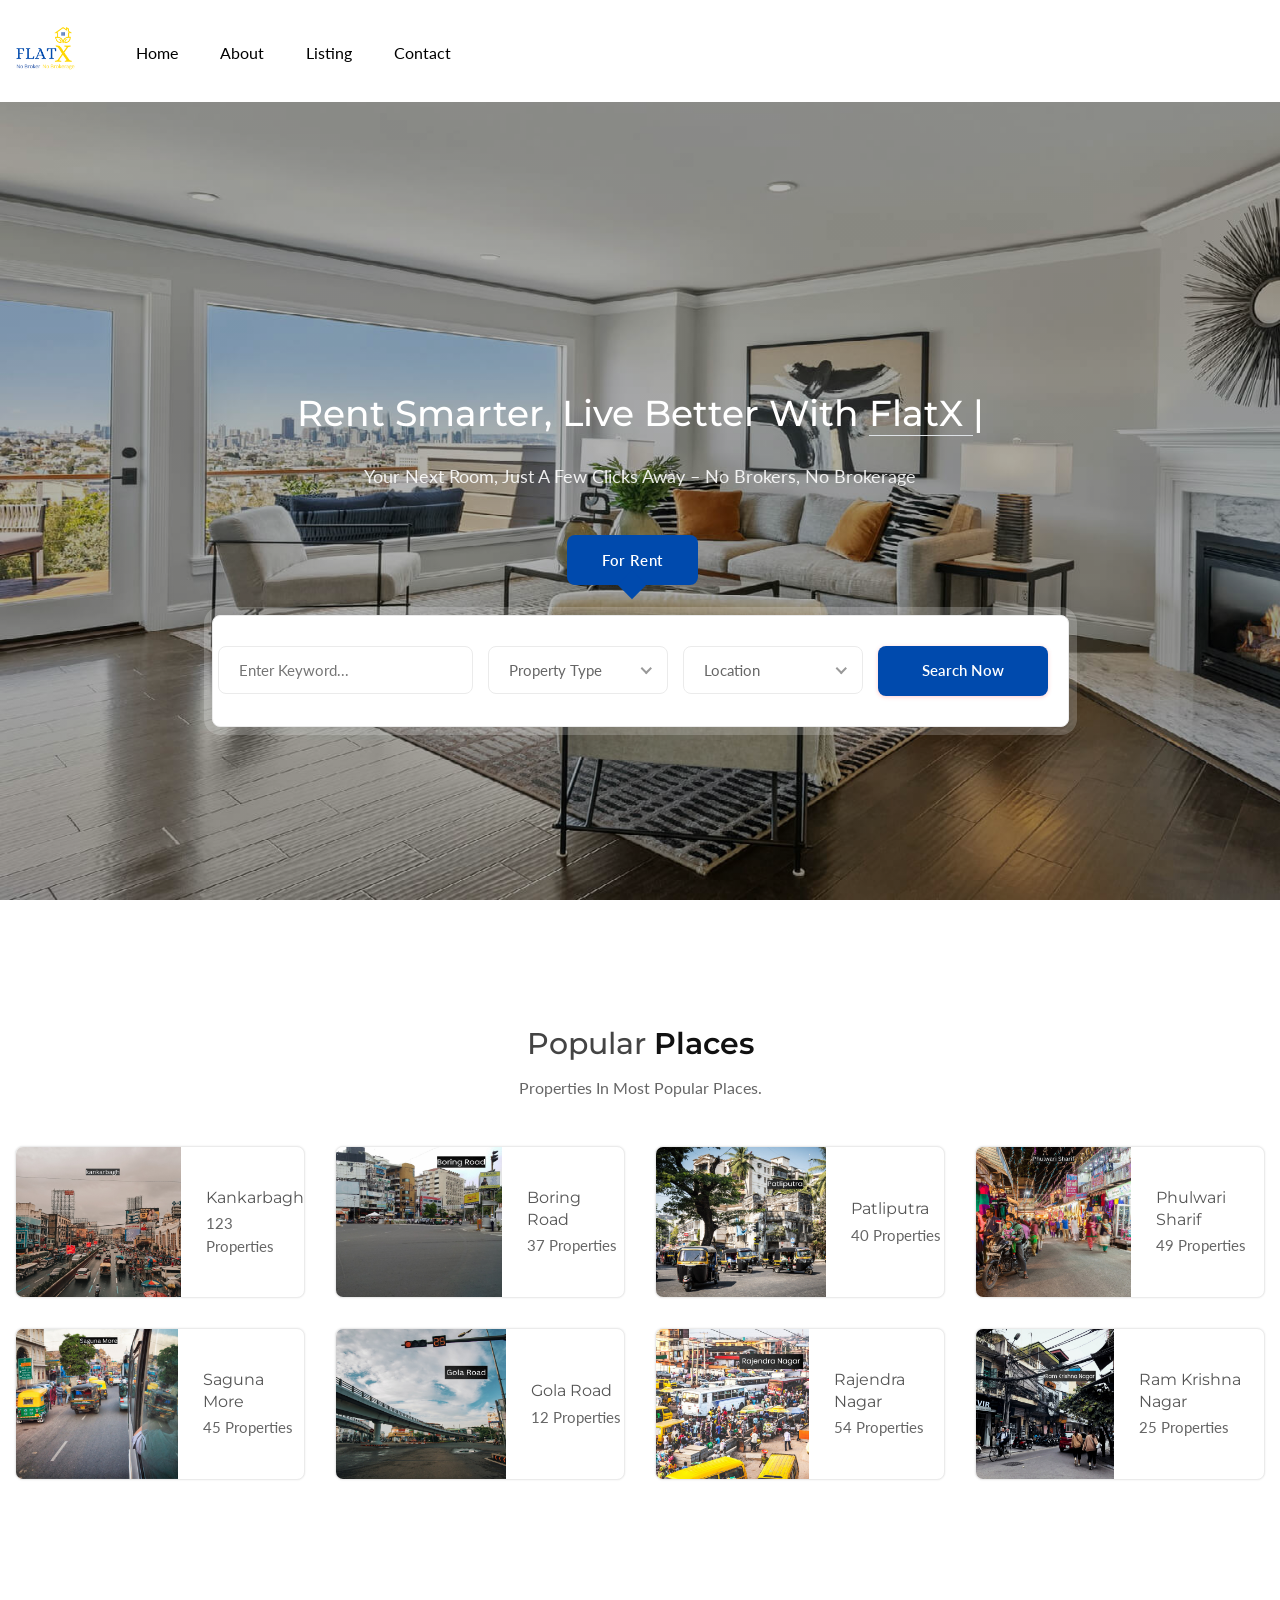
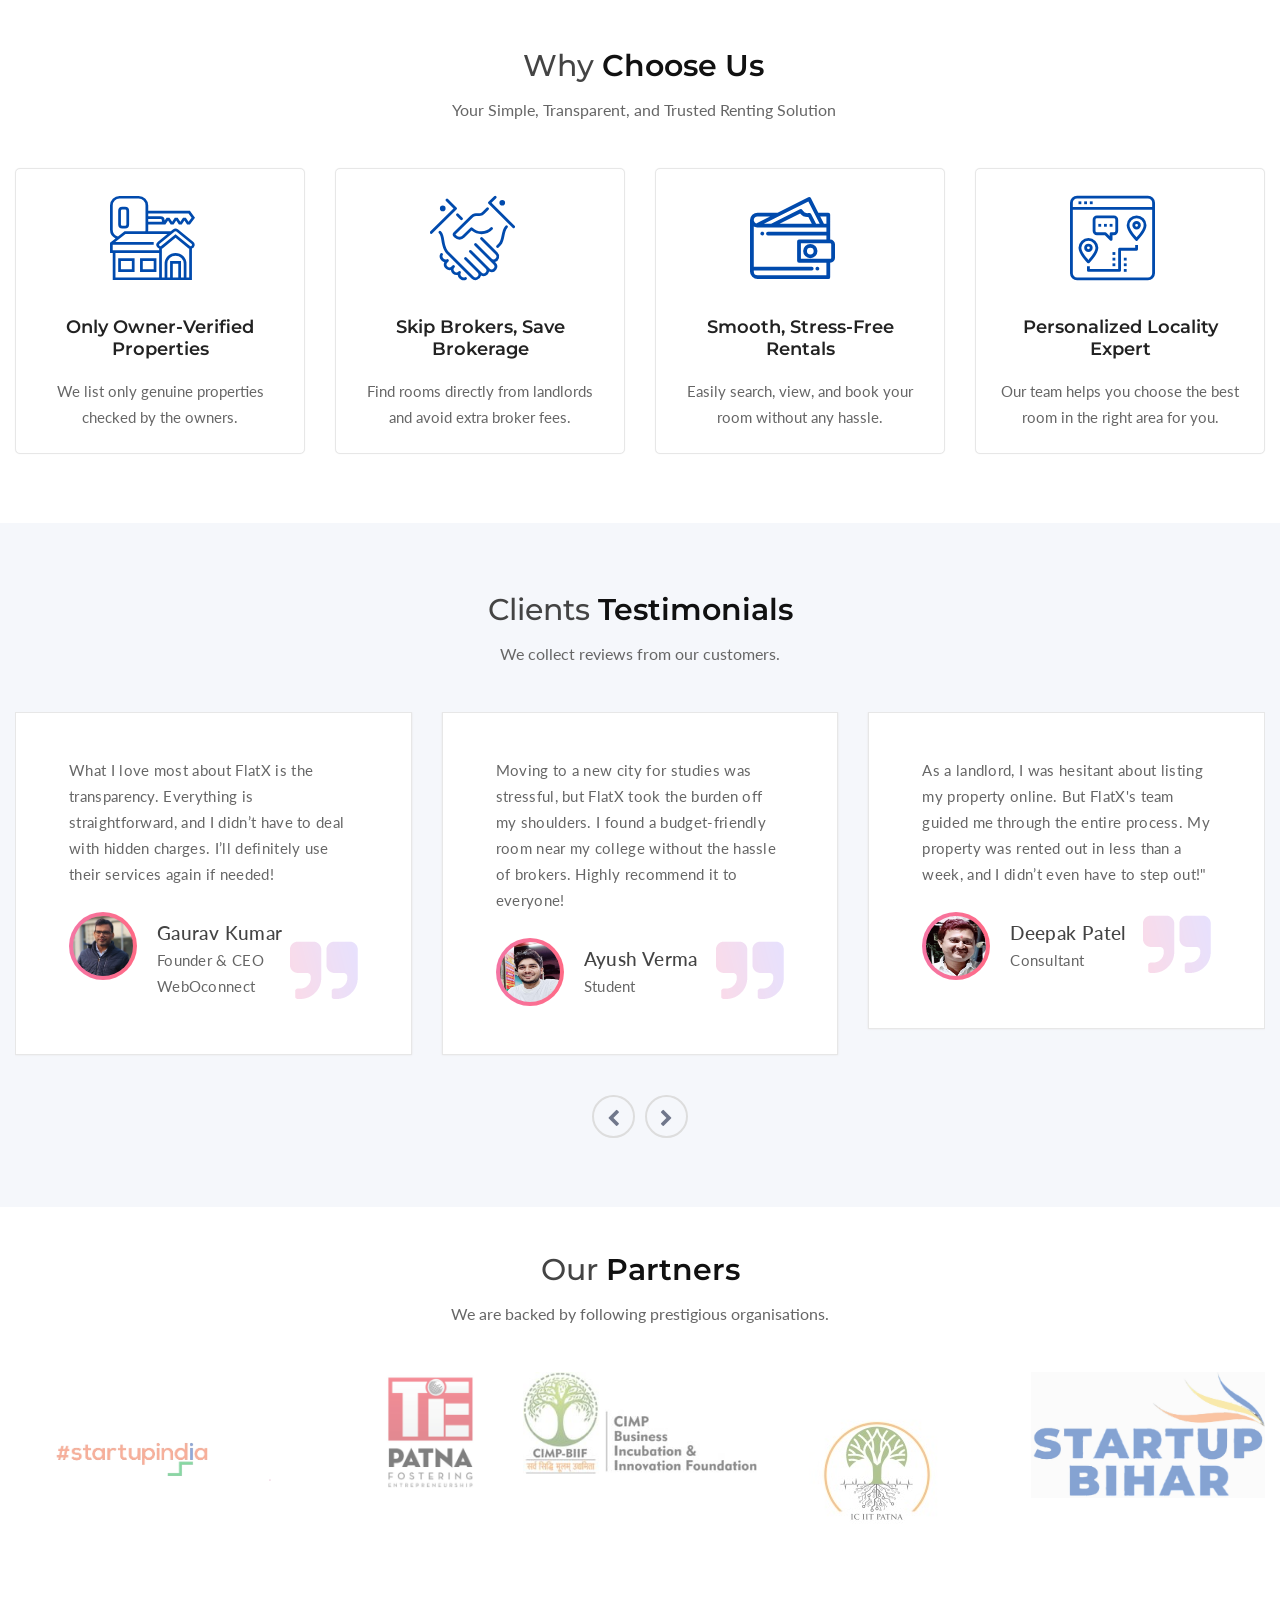
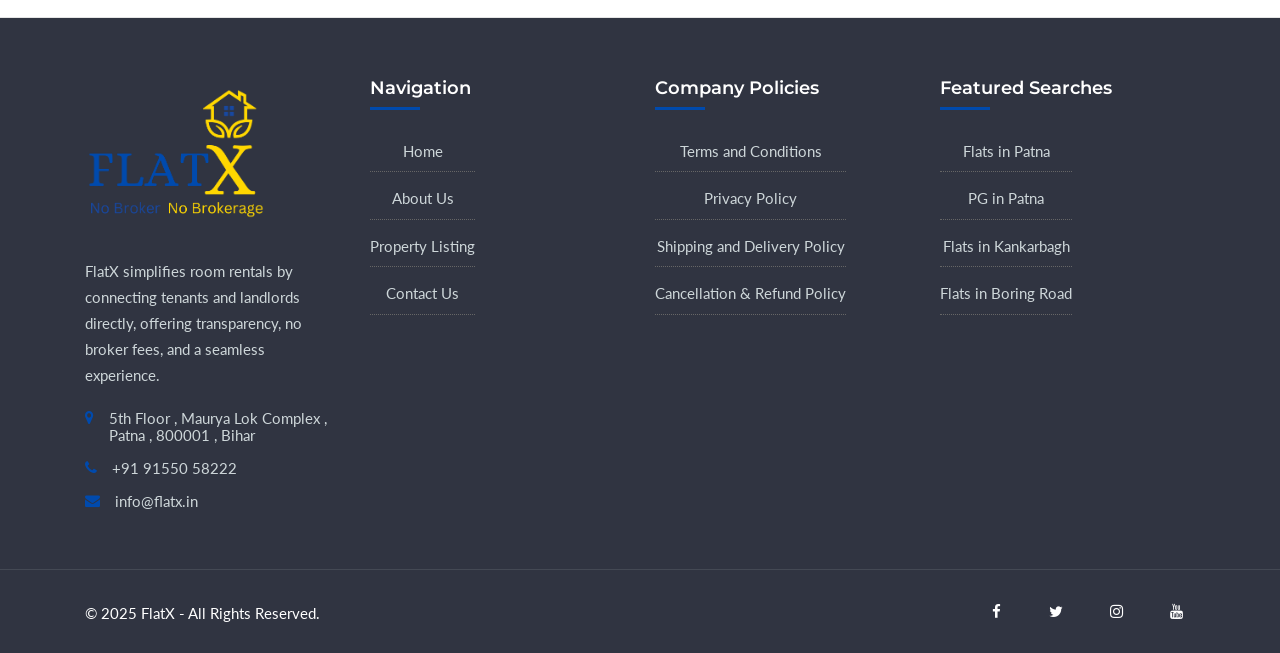
==== index.html @ 0e05e327 "Updated location" ====
<!DOCTYPE html>
<html lang="zxx">

<head>
    <meta charset="UTF-8">
    <meta name="viewport" content="width=device-width, initial-scale=1, shrink-to-fit=no">
    <meta http-equiv="x-ua-compatible" content="ie=edge">
    <meta name="description" content="html 5 template">
    <meta name="author" content="">
    <title>FlatX | Home</title>
    <!-- FAVICON -->
    <link rel="shortcut icon" type="image/x-icon" href="images/flatx-images/favicon.ico">
    <link rel="stylesheet" href="css/jquery-ui.css">
    <!-- GOOGLE FONTS -->
    <link href="https://fonts.googleapis.com/css?family=Lato:300,300i,400,400i%7CMontserrat:600,800" rel="stylesheet">
    <!-- FONT AWESOME -->
    <link rel="stylesheet" href="font/flaticon.css">
    <link rel="stylesheet" href="css/fontawesome-all.min.css">
    <link rel="stylesheet" href="css/fontawesome-5-all.min.css">
    <link rel="stylesheet" href="css/font-awesome.min.css">
    <!-- ARCHIVES CSS -->
    <link rel="stylesheet" href="css/search.css">
    <link rel="stylesheet" href="css/animate.css">
    <link rel="stylesheet" href="css/aos.css">
    <link rel="stylesheet" href="css/aos2.css">
    <link rel="stylesheet" href="css/magnific-popup.css">
    <link rel="stylesheet" href="css/lightcase.css">
    <link rel="stylesheet" href="css/owl.carousel.min.css">
    <link rel="stylesheet" href="css/bootstrap.min.css">
    <link rel="stylesheet" href="css/menu.css">
    <link rel="stylesheet" href="css/slick.css">
    <link rel="stylesheet" href="css/styles.css">
    <link rel="stylesheet" href="css/maps.css">
    <link rel="stylesheet" id="color" href="css/colors/pink.css">
</head>

<body class="homepage-9 hp-6 homepage-1 mh">
    <!-- Wrapper -->
    <div id="wrapper">
        <!-- START SECTION HEADINGS -->
        <!-- Header Container
        ================================================== -->
        <header id="header-container">
            <!-- Header -->
            <div id="header">
                <div class="container container-header">
                    <!-- Left Side Content -->
                    <div class="left-side">
                        <!-- Logo -->
                        <div id="logo">
                            <a href="/"><img src="images/flatx-images/flatx-new.png" alt="flatX" />
                            </a>
                        </div>
                        <!-- Mobile Navigation -->
                        <div class="mmenu-trigger">
                            <button class="hamburger hamburger--collapse" type="button">
                                <span class="hamburger-box">
                                    <span class="hamburger-inner"></span>
                                </span>
                            </button>
                        </div>
                        <!-- Main Navigation -->
                        <nav id="navigation" class="style-1">
                            <ul id="responsive">
                                <li>
                                    <a href="/">Home</a>
                                    <!-- <ul>
                          <li>
                            <a href="#">Home Map</a>
                            <ul>
                              <li><a href="index-9">Home Map Style 1</a></li>
                              <li><a href="index-12">Home Map Style 2</a></li>
                            </ul>
                          </li>
                          <li>
                            <a href="#">Home Image</a>
                            <ul>
                              <li><a href="index">Modern Home</a></li>
                              <li><a href="index-2">Home Boxed Image</a></li>
                              <li><a href="index-3">Home Modern Image</a></li>
                              <li>
                                <a href="index-5">Home Minimalist Style</a>
                              </li>
                              <li>
                                <a href="index-6">Home Parallax Image</a>
                              </li>
                              <li><a href="index-8">Home Search Form</a></li>
                              <li><a href="index-10">Modern Full Image</a></li>
                              <li><a href="index-15">Home Typed Image</a></li>
                              <li>
                                <a href="index-17">Modern Parallax Image</a>
                              </li>
                              <li>
                                <a href="index-18">Image Filter Search</a>
                              </li>
                              <li>
                                <a href="index-21">Parallax Image video</a>
                              </li>
                              <li><a href="index-23">Home Image</a></li>
                              <li><a href="index-24">Image and video</a></li>
                            </ul>
                          </li>
                          <li>
                            <a href="#">Home Video</a>
                            <ul>
                              <li><a href="index-4">Home Video Image</a></li>
                              <li><a href="index-7">Home Video</a></li>
                              <li><a href="index-20">Home Modern Video</a></li>
                            </ul>
                          </li>
                          <li>
                            <a href="#">Home Slider</a>
                            <ul>
                              <li>
                                <a href="index-11">Slider Presentation 2</a>
                              </li>
                              <li>
                                <a href="index-16">Slider Presentation 3</a>
                              </li>
                              <li>
                                <a href="index-19">Home Modern Slider</a>
                              </li>
                              <li><a href="index-22">Home Image Slider</a></li>
                            </ul>
                          </li>
                          <li>
                            <a href="#">Home Styles</a>
                            <ul>
                              <li><a href="index-13">Home Style Dark</a></li>
                              <li><a href="index-14">Home Style White</a></li>
                            </ul>
                          </li>
                        </ul> -->
                                </li>
                                <li>
                                    <!-- <a href="/properties">Listing</a> -->
                                    <a href="/about">About</a>

                                    <!-- <ul>
                          <li>
                            <a href="#">Listing Grid</a>
                            <ul>
                              <li>
                                <a href="properties-grid-1">Grid View 1</a>
                              </li>
                              <li>
                                <a href="properties-grid-2">Grid View 2</a>
                              </li>
                              <li>
                                <a href="properties-grid-3">Grid View 3</a>
                              </li>
                              <li>
                                <a href="properties-grid-4">Grid View 4</a>
                              </li>
                              <li>
                                <a href="#">Grid Fullwidth 1</a>
                              </li>
                              <li>
                                <a href="properties-full-grid-2">Grid Fullwidth 2</a>
                              </li>
                              <li>
                                <a href="properties-full-grid-3">Grid Fullwidth 3</a>
                              </li>
                            </ul>
                          </li>
                          <li>
                            <a href="#">Listing List</a>
                            <ul>
                              <li>
                                <a href="properties-full-list-1">List View 1</a>
                              </li>
                              <li>
                                <a href="properties-list-1">List View 2</a>
                              </li>
                              <li>
                                <a href="properties-full-list-2">List View 3</a>
                              </li>
                              <li>
                                <a href="properties-list-2">List View 4</a>
                              </li>
                            </ul>
                          </li>
                          <li>
                            <a href="#">Listing Map</a>
                            <ul>
                              <li>
                                <a href="properties-half-map-1">Half Map 1</a>
                              </li>
                              <li>
                                <a href="properties-half-map-2">Half Map 2</a>
                              </li>
                              <li>
                                <a href="properties-half-map-3">Half Map 3</a>
                              </li>
                              <li>
                                <a href="properties-top-map-1">Top Map 1</a>
                              </li>
                              <li>
                                <a href="properties-top-map-2">Top Map 2</a>
                              </li>
                              <li>
                                <a href="properties-top-map-3">Top Map 3</a>
                              </li>
                            </ul>
                          </li>
                          <li>
                            <a href="#">Agent View</a>
                            <ul>
                              <li>
                                <a href="agents-listing-grid">Agent View 1</a>
                              </li>
                              <li>
                                <a href="agents-listing-row">Agent View 2</a>
                              </li>
                              <li>
                                <a href="agents-listing-row-2">Agent View 3</a>
                              </li>
                              <li>
                                <a href="agent-details">Agent Details</a>
                              </li>
                            </ul>
                          </li>
                          <li>
                            <a href="#">Agencies View</a>
                            <ul>
                              <li>
                                <a href="agencies-listing-1">Agencies View 1</a>
                              </li>
                              <li>
                                <a href="agencies-listing-2">Agencies View 2</a>
                              </li>
                              <li>
                                <a href="agencies-details">Agencies Details</a>
                              </li>
                            </ul>
                          </li>
                        </ul> -->
                                </li>
                                <li>

                                    <a href="https://platform.flatx.in">Listing</a>

                                </li>

                                <li><a href="/contact-us">Contact</a></li>

                            </ul>
                        </nav>
                        <!-- Main Navigation / End -->
                    </div>
                    <!-- Left Side Content / End -->
                </div>
            </div>
            <!-- Header / End -->
        </header>
        <div class="clearfix"></div>
        <!-- Header Container / End -->

        <!-- STAR HEADER SEARCH -->
        <section id="hero-area" class="parallax-searchs home15 overlay thome-6 thome-1"
            data-stellar-background-ratio="0.5">
            <div class="hero-main">
                <div class="container" data-aos="zoom-in">
                    <div class="row">
                        <div class="col-12">
                            <div class="hero-inner">
                                <!-- Welcome Text -->
                                <div class="welcome-text">
                                    <h1 class="h1">Rent Smarter, Live Better with
                                        <br class="d-md-none">
                                        <span class="typed border-bottom"></span>
                                    </h1>
                                    <p class="mt-4">Your Next Room, Just a Few Clicks Away – No Brokers, No Brokerage
                                    </p>
                                </div>
                                <!--/ End Welcome Text -->
                                <!-- Search Form -->
                                <div class="col-12">
                                    <div class="banner-search-wrap">
                                        <ul class="nav nav-tabs rld-banner-tab">
                                            <li class="nav-item">
                                                <a class="nav-link active" data-toggle="tab" href="#tabs_1">For Rent</a>
                                            </li>
                                            <!-- <li class="nav-item">
                                                <a class="nav-link" data-toggle="tab" href="#tabs_2">For Rent</a>
                                            </li> -->
                                        </ul>
                                        <div class="tab-content">
                                            <div class="tab-pane fade show active" id="tabs_1">
                                                <div class="rld-main-search" style="width: fit-content;margin: auto;">
                                                    <div class="row">
                                                        <div class="rld-single-input">
                                                            <input type="text" placeholder="Enter Keyword...">
                                                        </div>
                                                        <div class="rld-single-select ml-22">
                                                            <select class="select single-select">
                                                                <option value="">Property Type</option>
                                                                <option value="Flat">Flat</option>
                                                                <option value="PG">PG</option>
                                                            </select>
                                                        </div>

                                                        <!--  -->
                                                        <div class="rld-single-select">
                                                            <select class="select single-select mr-8">
                                                                <option value="">Location</option>
                                                                <option value="patna">Patna</option>
                                                                <option value="Kankarbagh">Kankarbagh</option>
                                                                <option value="Boring Road">Boring Road</option>
                                                                <option value="Maurya Lok Complex">Maurya Lok Complex
                                                                </option>
                                                            </select>
                                                        </div>
                                                        <!-- <div class="dropdown-filter"><span>Advanced Search</span></div> -->
                                                        <div class="col-xl-2 col-lg-2 col-md-4 pl-0">
                                                            <a class="btn btn-yellow" href="#">Search Now</a>
                                                        </div>

                                                    </div>
                                                </div>
                                            </div>
                                            <!-- <div class="tab-pane fade" id="tabs_2">
                                                <div class="rld-main-search">
                                                    <div class="row">
                                                        <div class="rld-single-input">
                                                            <input type="text" placeholder="Enter Keyword...">
                                                        </div>
                                                        <div class="rld-single-select ml-22">
                                                            <select class="select single-select">
                                                                <option value="1">Property Type</option>
                                                                <option value="2">Family House</option>
                                                                <option value="3">Apartment</option>
                                                                <option value="3">Condo</option>
                                                            </select>
                                                        </div>
                                                        <div class="rld-single-select">
                                                            <select class="select single-select mr-0">
                                                                <option value="1">Location</option>
                                                                <option value="2">Los Angeles</option>
                                                                <option value="3">Chicago</option>
                                                                <option value="3">Philadelphia</option>
                                                                <option value="3">San Francisco</option>
                                                                <option value="3">Miami</option>
                                                                <option value="3">Houston</option>
                                                            </select>
                                                        </div>
                                                       
                                                    </div>
                                                </div>
                                            </div> -->
                                        </div>
                                    </div>
                                </div>
                                <!--/ End Search Form -->
                            </div>
                        </div>
                    </div>
                </div>
            </div>
        </section>
        <!-- END HEADER SEARCH -->

        <!-- START SECTION POPULAR PLACES -->
        <section class="feature-categories bg-white rec-pro">
            <div class="container-fluid">
                <div class="sec-title">
                    <h2><span>Popular </span>Places</h2>
                    <p>Properties In Most Popular Places.</p>
                </div>
                <div class="row">
                    <!-- Single category -->
                    <div class="col-xl-3 col-lg-6 col-sm-6" data-aos="fade-up" data-aos-delay="150">
                        <div class="small-category-2">
                            <div class="small-category-2-thumb img-1">
                                <a href="https://platform.flatx.in/?query=Kankarbagh"><img
                                        src="images/flatx-images/kankarbagh.jpeg" alt=""></a>
                            </div>
                            <div class="sc-2-detail">
                                <h4 class="sc-jb-title"><a href="https://platform.flatx.in/?query=Kankarbagh">Kankarbagh
                                    </a></h4>
                                <span>123 Properties</span>
                            </div>
                        </div>
                    </div>
                    <!-- Single category -->
                    <div class="col-xl-3 col-lg-6 col-sm-6" data-aos="fade-up" data-aos-delay="250">
                        <div class="small-category-2">
                            <div class="small-category-2-thumb img-2">
                                <a href="https://platform.flatx.in/?query=boring%20road"><img
                                        src="images/flatx-images/boring-rd.jpeg" alt=""></a>
                            </div>
                            <div class="sc-2-detail">
                                <h4 class="sc-jb-title"><a href="https://platform.flatx.in/?query=boring%20road">Boring
                                        Road</a></h4>
                                <span>37 Properties</span>
                            </div>
                        </div>
                    </div>
                    <!-- Single category -->
                    <div class="col-xl-3 col-lg-6 col-sm-6" data-aos="fade-up" data-aos-delay="350">
                        <div class="small-category-2">
                            <div class="small-category-2-thumb img-3">
                                <a href="https://platform.flatx.in/?query=patliputra"><img
                                        src="images/flatx-images/patliputra.jpeg" alt=""></a>
                            </div>
                            <div class="sc-2-detail">
                                <h4 class="sc-jb-title"><a
                                        href="https://platform.flatx.in/?query=patliputra">Patliputra</a></h4>
                                <span>40 Properties</span>
                            </div>
                        </div>
                    </div>
                    <!-- Single category -->
                    <div class="col-xl-3 col-lg-6 col-sm-6" data-aos="fade-up" data-aos-delay="450">
                        <div class="small-category-2">
                            <div class="small-category-2-thumb img-3">
                                <a href="https://platform.flatx.in/?query=phulwari%20sharif"><img
                                        src="images/flatx-images/phulwari.jpeg" alt=""></a>
                            </div>
                            <div class="sc-2-detail">
                                <h4 class="sc-jb-title"><a
                                        href="https://platform.flatx.in/?query=phulwari%20sharif">Phulwari Sharif</a>
                                </h4>
                                <span>49 Properties</span>
                            </div>
                        </div>
                    </div>
                    <!-- Single category -->
                    <div class="col-xl-3 col-lg-6 col-sm-6" data-aos="fade-up" data-aos-delay="150">
                        <div class="small-category-2 mob-mt">
                            <div class="small-category-2-thumb img-8">
                                <a href="https://platform.flatx.in/?query=saguna%20more"><img
                                        src="images/flatx-images/saguna-more.jpeg" alt=""></a>
                            </div>
                            <div class="sc-2-detail">
                                <h4 class="sc-jb-title"><a href="https://platform.flatx.in/?query=saguna%20more">Saguna
                                        More</a></h4>
                                <span>45 Properties</span>
                            </div>
                        </div>
                    </div>
                    <!-- Single category -->
                    <div class="col-xl-3 col-lg-6 col-sm-6" data-aos="fade-up" data-aos-delay="250">
                        <div class="small-category-2">
                            <div class="small-category-2-thumb img-10">
                                <a href="https://platform.flatx.in/?query=gola%20road"><img
                                        src="images/flatx-images/gola-rd.jpeg" alt=""></a>
                            </div>
                            <div class="sc-2-detail">
                                <h4 class="sc-jb-title"><a href="https://platform.flatx.in/?query=gola%20road">Gola
                                        Road</a></h4>
                                <span>12 Properties</span>
                            </div>
                        </div>
                    </div>
                    <!-- Single category -->
                    <div class="col-xl-3 col-lg-6 col-sm-6" data-aos="fade-up" data-aos-delay="350">
                        <div class="small-category-2 si-mt">
                            <div class="small-category-2-thumb img-11">
                                <a href="https://platform.flatx.in/?query=rajendra%20nagar"><img
                                        src="images/flatx-images/rajendra-nagar.jpeg" alt="rjpb"></a>
                            </div>
                            <div class="sc-2-detail">
                                <h4 class="sc-jb-title"><a
                                        href="https://platform.flatx.in/?query=rajendra%20nagar">Rajendra Nagar</a></h4>
                                <span>54 Properties</span>
                            </div>
                        </div>
                    </div>
                    <!-- Single category -->
                    <div class="col-xl-3 col-lg-6 col-sm-6" data-aos="fade-up" data-aos-delay="450">
                        <div class="small-category-2 no-mb si-mt">
                            <div class="small-category-2-thumb img-11">
                                <a href="https://platform.flatx.in/?query=ramkrishna%20nagar"><img
                                        src="images/flatx-images/Ramkrishna-Nagar.jpeg" alt=""></a>
                            </div>
                            <div class="sc-2-detail">
                                <h4 class="sc-jb-title"><a
                                        href="https://platform.flatx.in/?query=ramkrishna%20nagar">Ram
                                        Krishna Nagar</a></h4>
                                <span>25 Properties</span>
                            </div>
                        </div>
                    </div>

                </div>
                <!-- /row -->
            </div>
        </section>
        <!-- END SECTION POPULAR PLACES -->

        <!-- START SECTION FEATURED PROPERTIES -->
        <!-- <section class="featured portfolio bg-white-2 rec-pro full-l">
            <div class="container-fluid">
                <div class="sec-title">
                    <h2><span>Featured </span>Properties</h2>
                    <p>These are our featured properties</p>
                </div>
                <div class="row portfolio-items">
                    <div class="item col-xl-6 col-lg-12 col-md-12 col-xs-12 landscapes sale">
                        <div class="project-single" data-aos="fade-right">
                            <div class="project-inner project-head">
                                <div class="homes">

                                    <a href="single-property-1" class="homes-img">
                                        <div class="homes-tag button alt featured">Featured</div>
                                        <div class="homes-tag button alt sale">For Sale</div>
                                        <img src="images/blog/b-11.jpg" alt="home-1" class="img-responsive">
                                    </a>
                                </div>
                                <div class="button-effect">
                                    <a href="single-property-1" class="btn"><i class="fa fa-link"></i></a>
                                    <a href="https://www.youtube.com/watch?v=14semTlwyUY"
                                        class="btn popup-video popup-youtube"><i class="fas fa-video"></i></a>
                                    <a href="single-property-2" class="img-poppu btn"><i class="fa fa-photo"></i></a>
                                </div>
                            </div>

                            <div class="homes-content">

                                <h3><a href="single-property-1">Real Luxury Family House Villa</a></h3>
                                <p class="homes-address mb-3">
                                    <a href="single-property-1">
                                        <i class="fa fa-map-marker"></i><span>Est St, 77 - Central Park South,
                                            NYC</span>
                                    </a>
                                </p>

                                <ul class="homes-list clearfix pb-3">
                                    <li class="the-icons">
                                        <i class="flaticon-bed mr-2" aria-hidden="true"></i>
                                        <span>6 Bedrooms</span>
                                    </li>
                                    <li class="the-icons">
                                        <i class="flaticon-bathtub mr-2" aria-hidden="true"></i>
                                        <span>3 Bathrooms</span>
                                    </li>
                                    <li class="the-icons">
                                        <i class="flaticon-square mr-2" aria-hidden="true"></i>
                                        <span>720 sq ft</span>
                                    </li>
                                    <li class="the-icons">
                                        <i class="flaticon-car mr-2" aria-hidden="true"></i>
                                        <span>2 Garages</span>
                                    </li>
                                </ul>
                                <div class="price-properties footer pt-3 pb-0">
                                    <h3 class="title mt-3">
                                        <a href="single-property-1">$ 150,000</a>
                                    </h3>
                                    <div class="compare">
                                        <a href="#" title="Compare">
                                            <i class="flaticon-compare"></i>
                                        </a>
                                        <a href="#" title="Share">
                                            <i class="flaticon-share"></i>
                                        </a>
                                        <a href="#" title="Favorites">
                                            <i class="flaticon-heart"></i>
                                        </a>
                                    </div>
                                </div>
                            </div>
                        </div>
                    </div>
                    <div class="item col-xl-6 col-lg-12 col-md-12 col-xs-12 people rent">
                        <div class="project-single" data-aos="fade-left">
                            <div class="project-inner project-head">
                                <div class="homes">

                                    <a href="single-property-1" class="homes-img">
                                        <div class="homes-tag button sale rent">For Rent</div>
                                        <img src="images/blog/b-12.jpg" alt="home-1" class="img-responsive">
                                    </a>
                                </div>
                                <div class="button-effect">
                                    <a href="single-property-1" class="btn"><i class="fa fa-link"></i></a>
                                    <a href="https://www.youtube.com/watch?v=14semTlwyUY"
                                        class="btn popup-video popup-youtube"><i class="fas fa-video"></i></a>
                                    <a href="single-property-2" class="img-poppu btn"><i class="fa fa-photo"></i></a>
                                </div>
                            </div>

                            <div class="homes-content">

                                <h3><a href="single-property-1">Real Luxury Family House Villa</a></h3>
                                <p class="homes-address mb-3">
                                    <a href="single-property-1">
                                        <i class="fa fa-map-marker"></i><span>Est St, 77 - Central Park South,
                                            NYC</span>
                                    </a>
                                </p>

                                <ul class="homes-list clearfix pb-3">
                                    <li class="the-icons">
                                        <i class="flaticon-bed mr-2" aria-hidden="true"></i>
                                        <span>6 Bedrooms</span>
                                    </li>
                                    <li class="the-icons">
                                        <i class="flaticon-bathtub mr-2" aria-hidden="true"></i>
                                        <span>3 Bathrooms</span>
                                    </li>
                                    <li class="the-icons">
                                        <i class="flaticon-square mr-2" aria-hidden="true"></i>
                                        <span>720 sq ft</span>
                                    </li>
                                    <li class="the-icons">
                                        <i class="flaticon-car mr-2" aria-hidden="true"></i>
                                        <span>2 Garages</span>
                                    </li>
                                </ul>
                                <div class="price-properties footer pt-3 pb-0">
                                    <h3 class="title mt-3">
                                        <a href="single-property-1">$ 150,000</a>
                                    </h3>
                                    <div class="compare">
                                        <a href="#" title="Compare">
                                            <i class="flaticon-compare"></i>
                                        </a>
                                        <a href="#" title="Share">
                                            <i class="flaticon-share"></i>
                                        </a>
                                        <a href="#" title="Favorites">
                                            <i class="flaticon-heart"></i>
                                        </a>
                                    </div>
                                </div>
                            </div>
                        </div>
                    </div>
                    <div class="item col-xl-6 col-lg-12 col-md-12 col-xs-12 people landscapes sale">
                        <div class="project-single" data-aos="fade-right">
                            <div class="project-inner project-head">
                                <div class="homes">

                                    <a href="single-property-1" class="homes-img">
                                        <div class="homes-tag button alt sale">For Sale</div>
                                        <img src="images/blog/b-1.jpg" alt="home-1" class="img-responsive">
                                    </a>
                                </div>
                                <div class="button-effect">
                                    <a href="single-property-1" class="btn"><i class="fa fa-link"></i></a>
                                    <a href="https://www.youtube.com/watch?v=14semTlwyUY"
                                        class="btn popup-video popup-youtube"><i class="fas fa-video"></i></a>
                                    <a href="single-property-2" class="img-poppu btn"><i class="fa fa-photo"></i></a>
                                </div>
                            </div>

                            <div class="homes-content">

                                <h3><a href="single-property-1">Real Luxury Family House Villa</a></h3>
                                <p class="homes-address mb-3">
                                    <a href="single-property-1">
                                        <i class="fa fa-map-marker"></i><span>Est St, 77 - Central Park South,
                                            NYC</span>
                                    </a>
                                </p>

                                <ul class="homes-list clearfix pb-3">
                                    <li class="the-icons">
                                        <i class="flaticon-bed mr-2" aria-hidden="true"></i>
                                        <span>6 Bedrooms</span>
                                    </li>
                                    <li class="the-icons">
                                        <i class="flaticon-bathtub mr-2" aria-hidden="true"></i>
                                        <span>3 Bathrooms</span>
                                    </li>
                                    <li class="the-icons">
                                        <i class="flaticon-square mr-2" aria-hidden="true"></i>
                                        <span>720 sq ft</span>
                                    </li>
                                    <li class="the-icons">
                                        <i class="flaticon-car mr-2" aria-hidden="true"></i>
                                        <span>2 Garages</span>
                                    </li>
                                </ul>
                                <div class="price-properties footer pt-3 pb-0">
                                    <h3 class="title mt-3">
                                        <a href="single-property-1">$ 150,000</a>
                                    </h3>
                                    <div class="compare">
                                        <a href="#" title="Compare">
                                            <i class="flaticon-compare"></i>
                                        </a>
                                        <a href="#" title="Share">
                                            <i class="flaticon-share"></i>
                                        </a>
                                        <a href="#" title="Favorites">
                                            <i class="flaticon-heart"></i>
                                        </a>
                                    </div>
                                </div>
                            </div>
                        </div>
                    </div>
                    <div class="item col-xl-6 col-lg-12 col-md-12 col-xs-12 people landscapes rent no-pb">
                        <div class="project-single no-mb" data-aos="fade-left">
                            <div class="project-inner project-head">
                                <div class="homes">

                                    <a href="single-property-1" class="homes-img">
                                        <div class="homes-tag button alt featured">Featured</div>
                                        <div class="homes-tag button sale rent">For Rent</div>
                                        <img src="images/feature-properties/fp-10.jpg" alt="home-1"
                                            class="img-responsive">
                                    </a>
                                </div>
                                <div class="button-effect">
                                    <a href="single-property-1" class="btn"><i class="fa fa-link"></i></a>
                                    <a href="https://www.youtube.com/watch?v=14semTlwyUY"
                                        class="btn popup-video popup-youtube"><i class="fas fa-video"></i></a>
                                    <a href="single-property-2" class="img-poppu btn"><i class="fa fa-photo"></i></a>
                                </div>
                            </div>

                            <div class="homes-content">

                                <h3><a href="single-property-1">Real Luxury Family House Villa</a></h3>
                                <p class="homes-address mb-3">
                                    <a href="properties-details">
                                        <i class="fa fa-map-marker"></i><span>Est St, 77 - Central Park South,
                                            NYC</span>
                                    </a>
                                </p>

                                <ul class="homes-list clearfix pb-3">
                                    <li class="the-icons">
                                        <i class="flaticon-bed mr-2" aria-hidden="true"></i>
                                        <span>6 Bedrooms</span>
                                    </li>
                                    <li class="the-icons">
                                        <i class="flaticon-bathtub mr-2" aria-hidden="true"></i>
                                        <span>3 Bathrooms</span>
                                    </li>
                                    <li class="the-icons">
                                        <i class="flaticon-square mr-2" aria-hidden="true"></i>
                                        <span>720 sq ft</span>
                                    </li>
                                    <li class="the-icons">
                                        <i class="flaticon-car mr-2" aria-hidden="true"></i>
                                        <span>2 Garages</span>
                                    </li>
                                </ul>
                                <div class="price-properties footer pt-3 pb-0">
                                    <h3 class="title mt-3">
                                        <a href="single-property-1">$ 150,000</a>
                                    </h3>
                                    <div class="compare">
                                        <a href="#" title="Compare">
                                            <i class="flaticon-compare"></i>
                                        </a>
                                        <a href="#" title="Share">
                                            <i class="flaticon-share"></i>
                                        </a>
                                        <a href="#" title="Favorites">
                                            <i class="flaticon-heart"></i>
                                        </a>
                                    </div>
                                </div>
                            </div>
                        </div>
                    </div>
                    <div class="item col-xl-6 col-lg-12 col-md-12 col-xs-12 people sale no-pb">
                        <div class="project-single no-mb" data-aos="fade-right">
                            <div class="project-inner project-head">
                                <div class="homes">

                                    <a href="single-property-1" class="homes-img">
                                        <div class="homes-tag button alt featured">Featured</div>
                                        <div class="homes-tag button alt sale">For Sale</div>
                                        <img src="images/feature-properties/fp-11.jpg" alt="home-1"
                                            class="img-responsive">
                                    </a>
                                </div>
                                <div class="button-effect">
                                    <a href="single-property-1" class="btn"><i class="fa fa-link"></i></a>
                                    <a href="https://www.youtube.com/watch?v=14semTlwyUY"
                                        class="btn popup-video popup-youtube"><i class="fas fa-video"></i></a>
                                    <a href="single-property-2" class="img-poppu btn"><i class="fa fa-photo"></i></a>
                                </div>
                            </div>

                            <div class="homes-content">

                                <h3><a href="single-property-1">Real Luxury Family House Villa</a></h3>
                                <p class="homes-address mb-3">
                                    <a href="single-property-1">
                                        <i class="fa fa-map-marker"></i><span>Est St, 77 - Central Park South,
                                            NYC</span>
                                    </a>
                                </p>

                                <ul class="homes-list clearfix pb-3">
                                    <li class="the-icons">
                                        <i class="flaticon-bed mr-2" aria-hidden="true"></i>
                                        <span>6 Bedrooms</span>
                                    </li>
                                    <li class="the-icons">
                                        <i class="flaticon-bathtub mr-2" aria-hidden="true"></i>
                                        <span>3 Bathrooms</span>
                                    </li>
                                    <li class="the-icons">
                                        <i class="flaticon-square mr-2" aria-hidden="true"></i>
                                        <span>720 sq ft</span>
                                    </li>
                                    <li class="the-icons">
                                        <i class="flaticon-car mr-2" aria-hidden="true"></i>
                                        <span>2 Garages</span>
                                    </li>
                                </ul>
                                <div class="price-properties footer pt-3 pb-0">
                                    <h3 class="title mt-3">
                                        <a href="single-property-1">$ 150,000</a>
                                    </h3>
                                    <div class="compare">
                                        <a href="#" title="Compare">
                                            <i class="flaticon-compare"></i>
                                        </a>
                                        <a href="#" title="Share">
                                            <i class="flaticon-share"></i>
                                        </a>
                                        <a href="#" title="Favorites">
                                            <i class="flaticon-heart"></i>
                                        </a>
                                    </div>
                                </div>
                            </div>
                        </div>
                    </div>
                    <div class="item col-xl-6 col-lg-12 col-md-12 col-xs-12 it2 web rent no-pb">
                        <div class="project-single no-mb last" data-aos="fade-left">
                            <div class="project-inner project-head">
                                <div class="homes">

                                    <a href="single-property-1" class="homes-img">
                                        <div class="homes-tag button sale rent">For Rent</div>
                                        <img src="images/feature-properties/fp-12.jpg" alt="home-1"
                                            class="img-responsive">
                                    </a>
                                </div>
                                <div class="button-effect">
                                    <a href="single-property-1" class="btn"><i class="fa fa-link"></i></a>
                                    <a href="https://www.youtube.com/watch?v=14semTlwyUY"
                                        class="btn popup-video popup-youtube"><i class="fas fa-video"></i></a>
                                    <a href="single-property-2" class="img-poppu btn"><i class="fa fa-photo"></i></a>
                                </div>
                            </div>

                            <div class="homes-content">

                                <h3><a href="single-property-1">Real Luxury Family House Villa</a></h3>
                                <p class="homes-address mb-3">
                                    <a href="single-property-1">
                                        <i class="fa fa-map-marker"></i><span>Est St, 77 - Central Park South,
                                            NYC</span>
                                    </a>
                                </p>

                                <ul class="homes-list clearfix pb-3">
                                    <li class="the-icons">
                                        <i class="flaticon-bed mr-2" aria-hidden="true"></i>
                                        <span>6 Bedrooms</span>
                                    </li>
                                    <li class="the-icons">
                                        <i class="flaticon-bathtub mr-2" aria-hidden="true"></i>
                                        <span>3 Bathrooms</span>
                                    </li>
                                    <li class="the-icons">
                                        <i class="flaticon-square mr-2" aria-hidden="true"></i>
                                        <span>720 sq ft</span>
                                    </li>
                                    <li class="the-icons">
                                        <i class="flaticon-car mr-2" aria-hidden="true"></i>
                                        <span>2 Garages</span>
                                    </li>
                                </ul>
                                <div class="price-properties footer pt-3 pb-0">
                                    <h3 class="title mt-3">
                                        <a href="single-property-1">$ 150,000</a>
                                    </h3>
                                    <div class="compare">
                                        <a href="#" title="Compare">
                                            <i class="flaticon-compare"></i>
                                        </a>
                                        <a href="#" title="Share">
                                            <i class="flaticon-share"></i>
                                        </a>
                                        <a href="#" title="Favorites">
                                            <i class="flaticon-heart"></i>
                                        </a>
                                    </div>
                                </div>
                            </div>
                        </div>
                    </div>
                </div>
                <div class="bg-all">
                    <a href="#" class="btn btn-outline-light">View More</a>
                </div>
            </div>
        </section> -->
        <!-- END SECTION FEATURED PROPERTIES -->

        <!-- START SECTION WHY CHOOSE US -->
        <section class="how-it-works bg-white rec-pro">
            <div class="container-fluid">
                <div class="sec-title">
                    <h2><span>Why </span>Choose Us</h2>
                    <p>Your Simple, Transparent, and Trusted Renting Solution</p>
                </div>
                <div class="row service-1">
                    <article class="col-lg-3 col-md-6 col-xs-12 serv" data-aos="fade-up" data-aos-delay="150">
                        <div class="serv-flex">
                            <div class="art-1 img-13">
                                <img src="images/icons/icon-4.svg" alt="">
                                <h3>Only Owner-Verified Properties
                                </h3>
                            </div>
                            <div class="service-text-p">
                                <p class="text-center">We list only genuine properties checked by the owners.</p>
                            </div>
                        </div>
                    </article>
                    <article class="col-lg-3 col-md-6 col-xs-12 serv" data-aos="fade-up" data-aos-delay="250">
                        <div class="serv-flex">
                            <div class="art-1 img-14">
                                <img src="images/icons/icon-5.svg" alt="">
                                <h3>Skip Brokers, Save Brokerage
                                </h3>
                            </div>
                            <div class="service-text-p">
                                <p class="text-center"> Find rooms directly from landlords and avoid extra broker fees.
                                </p>
                            </div>
                        </div>
                    </article>
                    <article class="col-lg-3 col-md-6 col-xs-12 serv mb-0 pt" data-aos="fade-up" data-aos-delay="350">
                        <div class="serv-flex arrow">
                            <div class="art-1 img-15">
                                <img src="images/icons/icon-6.svg" alt="">
                                <h3>Smooth, Stress-Free Rentals
                                </h3>
                            </div>
                            <div class="service-text-p">
                                <p class="text-center">Easily search, view, and book your room without any hassle.</p>
                            </div>
                        </div>
                    </article>
                    <article class="col-lg-3 col-md-6 col-xs-12 serv mb-0 pt its-2" data-aos="fade-up"
                        data-aos-delay="450">
                        <div class="serv-flex">
                            <div class="art-1 img-14">
                                <img src="images/icons/icon-15.svg" alt="">
                                <h3> Personalized Locality Expert
                                </h3>
                            </div>
                            <div class="service-text-p">
                                <p class="text-center"> Our team helps you choose the best room in the right area for
                                    you.</p>
                            </div>
                        </div>
                    </article>
                </div>
            </div>
        </section>
        <!-- END SECTION WHY CHOOSE US -->

        <!-- START SECTION RECENTLY PROPERTIES -->
        <!-- <section class="featured portfolio rec-pro disc">
            <div class="container-fluid">
                <div class="sec-title discover">
                    <h2><span>Discover </span>Popular Properties</h2>
                    <p>We provide full service at every step.</p>
                </div>
                <div class="portfolio col-xl-12">
                    <div class="slick-lancers">
                        <div class="agents-grid" data-aos="fade-up" data-aos-delay="150">
                            <div class="landscapes">
                                <div class="project-single">
                                    <div class="project-inner project-head">
                                        <div class="homes">
                                            
                                            <a href="single-property-1" class="homes-img">
                                                <div class="homes-tag button alt featured">Featured</div>
                                                <div class="homes-tag button alt sale">For Sale</div>
                                                <img src="images/blog/b-11.jpg" alt="home-1" class="img-responsive">
                                            </a>
                                        </div>
                                        <div class="button-effect">
                                            <a href="single-property-1" class="btn"><i class="fa fa-link"></i></a>
                                            <a href="https://www.youtube.com/watch?v=14semTlwyUY"
                                                class="btn popup-video popup-youtube"><i class="fas fa-video"></i></a>
                                            <a href="single-property-2" class="img-poppu btn"><i
                                                    class="fa fa-photo"></i></a>
                                        </div>
                                    </div>
                                   
                                    <div class="homes-content">
                                       
                                        <h3><a href="single-property-1">Real House Luxury Villa</a></h3>
                                        <p class="homes-address mb-3">
                                            <a href="single-property-1">
                                                <i class="fa fa-map-marker"></i><span>Est St, 77 - Central Park South,
                                                    NYC</span>
                                            </a>
                                        </p>
                                        
                                        <ul class="homes-list clearfix pb-3">
                                            <li class="the-icons">
                                                <i class="flaticon-bed mr-2" aria-hidden="true"></i>
                                                <span>6 Bedrooms</span>
                                            </li>
                                            <li class="the-icons">
                                                <i class="flaticon-bathtub mr-2" aria-hidden="true"></i>
                                                <span>3 Bathrooms</span>
                                            </li>
                                            <li class="the-icons">
                                                <i class="flaticon-square mr-2" aria-hidden="true"></i>
                                                <span>720 sq ft</span>
                                            </li>
                                            <li class="the-icons">
                                                <i class="flaticon-car mr-2" aria-hidden="true"></i>
                                                <span>2 Garages</span>
                                            </li>
                                        </ul>
                                        <div class="price-properties footer pt-3 pb-0">
                                            <h3 class="title mt-3">
                                                <a href="single-property-1">$ 350,000</a>
                                            </h3>
                                            <div class="compare">
                                                <a href="#" title="Compare">
                                                    <i class="flaticon-compare"></i>
                                                </a>
                                                <a href="#" title="Share">
                                                    <i class="flaticon-share"></i>
                                                </a>
                                                <a href="#" title="Favorites">
                                                    <i class="flaticon-heart"></i>
                                                </a>
                                            </div>
                                        </div>
                                    </div>
                                </div>
                            </div>
                        </div>
                        <div class="agents-grid" data-aos="fade-up" data-aos-delay="250">
                            <div class="people">
                                <div class="project-single">
                                    <div class="project-inner project-head">
                                        <div class="homes">
                                            
                                            <a href="single-property-1" class="homes-img">
                                                <div class="homes-tag button sale rent">For Rent</div>
                                                <img src="images/blog/b-12.jpg" alt="home-1" class="img-responsive">
                                            </a>
                                        </div>
                                        <div class="button-effect">
                                            <a href="single-property-1" class="btn"><i class="fa fa-link"></i></a>
                                            <a href="https://www.youtube.com/watch?v=14semTlwyUY"
                                                class="btn popup-video popup-youtube"><i class="fas fa-video"></i></a>
                                            <a href="single-property-2" class="img-poppu btn"><i
                                                    class="fa fa-photo"></i></a>
                                        </div>
                                    </div>
                                   
                                    <div class="homes-content">
                                       
                                        <h3><a href="single-property-1">Real House Luxury Villa</a></h3>
                                        <p class="homes-address mb-3">
                                            <a href="single-property-1">
                                                <i class="fa fa-map-marker"></i><span>Est St, 77 - Central Park South,
                                                    NYC</span>
                                            </a>
                                        </p>
                                        
                                        <ul class="homes-list clearfix pb-3">
                                            <li class="the-icons">
                                                <i class="flaticon-bed mr-2" aria-hidden="true"></i>
                                                <span>6 Bedrooms</span>
                                            </li>
                                            <li class="the-icons">
                                                <i class="flaticon-bathtub mr-2" aria-hidden="true"></i>
                                                <span>3 Bathrooms</span>
                                            </li>
                                            <li class="the-icons">
                                                <i class="flaticon-square mr-2" aria-hidden="true"></i>
                                                <span>720 sq ft</span>
                                            </li>
                                            <li class="the-icons">
                                                <i class="flaticon-car mr-2" aria-hidden="true"></i>
                                                <span>2 Garages</span>
                                            </li>
                                        </ul>
                                        <div class="price-properties footer pt-3 pb-0">
                                            <h3 class="title mt-3">
                                                <a href="single-property-1">$ 150,000</a>
                                            </h3>
                                            <div class="compare">
                                                <a href="#" title="Compare">
                                                    <i class="flaticon-compare"></i>
                                                </a>
                                                <a href="#" title="Share">
                                                    <i class="flaticon-share"></i>
                                                </a>
                                                <a href="#" title="Favorites">
                                                    <i class="flaticon-heart"></i>
                                                </a>
                                            </div>
                                        </div>
                                    </div>
                                </div>
                            </div>
                        </div>
                        <div class="agents-grid" data-aos="fade-up" data-aos-delay="350">
                            <div class="people landscapes no-pb pbp-3">
                                <div class="project-single">
                                    <div class="project-inner project-head">
                                        <div class="homes">
                                            
                                            <a href="single-property-1" class="homes-img">
                                                <div class="homes-tag button alt sale">For Sale</div>
                                                <img src="images/blog/b-1.jpg" alt="home-1" class="img-responsive">
                                            </a>
                                        </div>
                                        <div class="button-effect">
                                            <a href="single-property-1" class="btn"><i class="fa fa-link"></i></a>
                                            <a href="https://www.youtube.com/watch?v=14semTlwyUY"
                                                class="btn popup-video popup-youtube"><i class="fas fa-video"></i></a>
                                            <a href="single-property-2" class="img-poppu btn"><i
                                                    class="fa fa-photo"></i></a>
                                        </div>
                                    </div>
                                   
                                    <div class="homes-content">
                                       
                                        <h3><a href="single-property-1">Real House Luxury Villa</a></h3>
                                        <p class="homes-address mb-3">
                                            <a href="single-property-1">
                                                <i class="fa fa-map-marker"></i><span>Est St, 77 - Central Park South,
                                                    NYC</span>
                                            </a>
                                        </p>
                                        
                                        <ul class="homes-list clearfix pb-3">
                                            <li class="the-icons">
                                                <i class="flaticon-bed mr-2" aria-hidden="true"></i>
                                                <span>6 Bedrooms</span>
                                            </li>
                                            <li class="the-icons">
                                                <i class="flaticon-bathtub mr-2" aria-hidden="true"></i>
                                                <span>3 Bathrooms</span>
                                            </li>
                                            <li class="the-icons">
                                                <i class="flaticon-square mr-2" aria-hidden="true"></i>
                                                <span>720 sq ft</span>
                                            </li>
                                            <li class="the-icons">
                                                <i class="flaticon-car mr-2" aria-hidden="true"></i>
                                                <span>2 Garages</span>
                                            </li>
                                        </ul>
                                        <div class="price-properties footer pt-3 pb-0">
                                            <h3 class="title mt-3">
                                                <a href="single-property-1">$ 350,000</a>
                                            </h3>
                                            <div class="compare">
                                                <a href="#" title="Compare">
                                                    <i class="flaticon-compare"></i>
                                                </a>
                                                <a href="#" title="Share">
                                                    <i class="flaticon-share"></i>
                                                </a>
                                                <a href="#" title="Favorites">
                                                    <i class="flaticon-heart"></i>
                                                </a>
                                            </div>
                                        </div>
                                    </div>
                                </div>
                            </div>
                        </div>
                        <div class="agents-grid" data-aos="fade-up" data-aos-delay="450">
                            <div class="landscapes">
                                <div class="project-single no-mb">
                                    <div class="project-inner project-head">
                                        <div class="homes">
                                            
                                            <a href="single-property-1" class="homes-img">
                                                <div class="homes-tag button alt featured">Featured</div>
                                                <div class="homes-tag button sale rent">For Rent</div>
                                                <img src="images/feature-properties/fp-10.jpg" alt="home-1"
                                                    class="img-responsive">
                                            </a>
                                        </div>
                                        <div class="button-effect">
                                            <a href="single-property-1" class="btn"><i class="fa fa-link"></i></a>
                                            <a href="https://www.youtube.com/watch?v=14semTlwyUY"
                                                class="btn popup-video popup-youtube"><i class="fas fa-video"></i></a>
                                            <a href="single-property-2" class="img-poppu btn"><i
                                                    class="fa fa-photo"></i></a>
                                        </div>
                                    </div>
                                   
                                    <div class="homes-content">
                                       
                                        <h3><a href="single-property-1">Real House Luxury Villa</a></h3>
                                        <p class="homes-address mb-3">
                                            <a href="properties-details">
                                                <i class="fa fa-map-marker"></i><span>Est St, 77 - Central Park South,
                                                    NYC</span>
                                            </a>
                                        </p>
                                        
                                        <ul class="homes-list clearfix pb-3">
                                            <li class="the-icons">
                                                <i class="flaticon-bed mr-2" aria-hidden="true"></i>
                                                <span>6 Bedrooms</span>
                                            </li>
                                            <li class="the-icons">
                                                <i class="flaticon-bathtub mr-2" aria-hidden="true"></i>
                                                <span>3 Bathrooms</span>
                                            </li>
                                            <li class="the-icons">
                                                <i class="flaticon-square mr-2" aria-hidden="true"></i>
                                                <span>720 sq ft</span>
                                            </li>
                                            <li class="the-icons">
                                                <i class="flaticon-car mr-2" aria-hidden="true"></i>
                                                <span>2 Garages</span>
                                            </li>
                                        </ul>
                                        <div class="price-properties footer pt-3 pb-0">
                                            <h3 class="title mt-3">
                                                <a href="single-property-1">$ 150,000</a>
                                            </h3>
                                            <div class="compare">
                                                <a href="#" title="Compare">
                                                    <i class="flaticon-compare"></i>
                                                </a>
                                                <a href="#" title="Share">
                                                    <i class="flaticon-share"></i>
                                                </a>
                                                <a href="#" title="Favorites">
                                                    <i class="flaticon-heart"></i>
                                                </a>
                                            </div>
                                        </div>
                                    </div>
                                </div>
                            </div>
                        </div>
                        <div class="agents-grid" data-aos="fade-up">
                            <div class="people">
                                <div class="project-single no-mb">
                                    <div class="project-inner project-head">
                                        <div class="homes">
                                            
                                            <a href="single-property-1" class="homes-img">
                                                <div class="homes-tag button alt sale">For Sale</div>
                                                <img src="images/feature-properties/fp-11.jpg" alt="home-1"
                                                    class="img-responsive">
                                            </a>
                                        </div>
                                        <div class="button-effect">
                                            <a href="single-property-1" class="btn"><i class="fa fa-link"></i></a>
                                            <a href="https://www.youtube.com/watch?v=14semTlwyUY"
                                                class="btn popup-video popup-youtube"><i class="fas fa-video"></i></a>
                                            <a href="single-property-2" class="img-poppu btn"><i
                                                    class="fa fa-photo"></i></a>
                                        </div>
                                    </div>
                                   
                                    <div class="homes-content">
                                       
                                        <h3><a href="single-property-1">Real House Luxury Villa</a></h3>
                                        <p class="homes-address mb-3">
                                            <a href="single-property-1">
                                                <i class="fa fa-map-marker"></i><span>Est St, 77 - Central Park South,
                                                    NYC</span>
                                            </a>
                                        </p>
                                        
                                        <ul class="homes-list clearfix pb-3">
                                            <li class="the-icons">
                                                <i class="flaticon-bed mr-2" aria-hidden="true"></i>
                                                <span>6 Bedrooms</span>
                                            </li>
                                            <li class="the-icons">
                                                <i class="flaticon-bathtub mr-2" aria-hidden="true"></i>
                                                <span>3 Bathrooms</span>
                                            </li>
                                            <li class="the-icons">
                                                <i class="flaticon-square mr-2" aria-hidden="true"></i>
                                                <span>720 sq ft</span>
                                            </li>
                                            <li class="the-icons">
                                                <i class="flaticon-car mr-2" aria-hidden="true"></i>
                                                <span>2 Garages</span>
                                            </li>
                                        </ul>
                                        <div class="price-properties footer pt-3 pb-0">
                                            <h3 class="title mt-3">
                                                <a href="single-property-1">$ 350,000</a>
                                            </h3>
                                            <div class="compare">
                                                <a href="#" title="Compare">
                                                    <i class="flaticon-compare"></i>
                                                </a>
                                                <a href="#" title="Share">
                                                    <i class="flaticon-share"></i>
                                                </a>
                                                <a href="#" title="Favorites">
                                                    <i class="flaticon-heart"></i>
                                                </a>
                                            </div>
                                        </div>
                                    </div>
                                </div>
                            </div>
                        </div>
                        <div class="agents-grid" data-aos="fade-up">
                            <div class="people landscapes no-pb pbp-3">
                                <div class="project-single no-mb last">
                                    <div class="project-inner project-head">
                                        <div class="homes">
                                            
                                            <a href="single-property-1" class="homes-img">
                                                <div class="homes-tag button sale rent">For Rent</div>
                                                <img src="images/feature-properties/fp-12.jpg" alt="home-1"
                                                    class="img-responsive">
                                            </a>
                                        </div>
                                        <div class="button-effect">
                                            <a href="single-property-1" class="btn"><i class="fa fa-link"></i></a>
                                            <a href="https://www.youtube.com/watch?v=14semTlwyUY"
                                                class="btn popup-video popup-youtube"><i class="fas fa-video"></i></a>
                                            <a href="single-property-2" class="img-poppu btn"><i
                                                    class="fa fa-photo"></i></a>
                                        </div>
                                    </div>
                                   
                                    <div class="homes-content">
                                       
                                        <h3><a href="single-property-1">Real House Luxury Villa</a></h3>
                                        <p class="homes-address mb-3">
                                            <a href="single-property-1">
                                                <i class="fa fa-map-marker"></i><span>Est St, 77 - Central Park South,
                                                    NYC</span>
                                            </a>
                                        </p>
                                        
                                        <ul class="homes-list clearfix pb-3">
                                            <li class="the-icons">
                                                <i class="flaticon-bed mr-2" aria-hidden="true"></i>
                                                <span>6 Bedrooms</span>
                                            </li>
                                            <li class="the-icons">
                                                <i class="flaticon-bathtub mr-2" aria-hidden="true"></i>
                                                <span>3 Bathrooms</span>
                                            </li>
                                            <li class="the-icons">
                                                <i class="flaticon-square mr-2" aria-hidden="true"></i>
                                                <span>720 sq ft</span>
                                            </li>
                                            <li class="the-icons">
                                                <i class="flaticon-car mr-2" aria-hidden="true"></i>
                                                <span>2 Garages</span>
                                            </li>
                                        </ul>
                                        <div class="price-properties footer pt-3 pb-0">
                                            <h3 class="title mt-3">
                                                <a href="single-property-1">$ 150,000</a>
                                            </h3>
                                            <div class="compare">
                                                <a href="#" title="Compare">
                                                    <i class="flaticon-compare"></i>
                                                </a>
                                                <a href="#" title="Share">
                                                    <i class="flaticon-share"></i>
                                                </a>
                                                <a href="#" title="Favorites">
                                                    <i class="flaticon-heart"></i>
                                                </a>
                                            </div>
                                        </div>
                                    </div>
                                </div>
                            </div>
                        </div>
                        <div class="agents-grid" data-aos="fade-up">
                            <div class="landscapes">
                                <div class="project-single">
                                    <div class="project-inner project-head">
                                        <div class="homes">
                                            
                                            <a href="single-property-1" class="homes-img">
                                                <div class="homes-tag button alt featured">Featured</div>
                                                <div class="homes-tag button alt sale">For Sale</div>
                                                <img src="images/blog/b-11.jpg" alt="home-1" class="img-responsive">
                                            </a>
                                        </div>
                                        <div class="button-effect">
                                            <a href="single-property-1" class="btn"><i class="fa fa-link"></i></a>
                                            <a href="https://www.youtube.com/watch?v=14semTlwyUY"
                                                class="btn popup-video popup-youtube"><i class="fas fa-video"></i></a>
                                            <a href="single-property-2" class="img-poppu btn"><i
                                                    class="fa fa-photo"></i></a>
                                        </div>
                                    </div>
                                   
                                    <div class="homes-content">
                                       
                                        <h3><a href="single-property-1">Real House Luxury Villa</a></h3>
                                        <p class="homes-address mb-3">
                                            <a href="single-property-1">
                                                <i class="fa fa-map-marker"></i><span>Est St, 77 - Central Park South,
                                                    NYC</span>
                                            </a>
                                        </p>
                                        
                                        <ul class="homes-list clearfix pb-3">
                                            <li class="the-icons">
                                                <i class="flaticon-bed mr-2" aria-hidden="true"></i>
                                                <span>6 Bedrooms</span>
                                            </li>
                                            <li class="the-icons">
                                                <i class="flaticon-bathtub mr-2" aria-hidden="true"></i>
                                                <span>3 Bathrooms</span>
                                            </li>
                                            <li class="the-icons">
                                                <i class="flaticon-square mr-2" aria-hidden="true"></i>
                                                <span>720 sq ft</span>
                                            </li>
                                            <li class="the-icons">
                                                <i class="flaticon-car mr-2" aria-hidden="true"></i>
                                                <span>2 Garages</span>
                                            </li>
                                        </ul>
                                        <div class="price-properties footer pt-3 pb-0">
                                            <h3 class="title mt-3">
                                                <a href="single-property-1">$ 350,000</a>
                                            </h3>
                                            <div class="compare">
                                                <a href="#" title="Compare">
                                                    <i class="flaticon-compare"></i>
                                                </a>
                                                <a href="#" title="Share">
                                                    <i class="flaticon-share"></i>
                                                </a>
                                                <a href="#" title="Favorites">
                                                    <i class="flaticon-heart"></i>
                                                </a>
                                            </div>
                                        </div>
                                    </div>
                                </div>
                            </div>
                        </div>
                        <div class="agents-grid" data-aos="fade-up">
                            <div class="people">
                                <div class="project-single">
                                    <div class="project-inner project-head">
                                        <div class="homes">
                                            
                                            <a href="single-property-1" class="homes-img">
                                                <div class="homes-tag button sale rent">For Rent</div>
                                                <img src="images/blog/b-12.jpg" alt="home-1" class="img-responsive">
                                            </a>
                                        </div>
                                        <div class="button-effect">
                                            <a href="single-property-1" class="btn"><i class="fa fa-link"></i></a>
                                            <a href="https://www.youtube.com/watch?v=14semTlwyUY"
                                                class="btn popup-video popup-youtube"><i class="fas fa-video"></i></a>
                                            <a href="single-property-2" class="img-poppu btn"><i
                                                    class="fa fa-photo"></i></a>
                                        </div>
                                    </div>
                                   
                                    <div class="homes-content">
                                       
                                        <h3><a href="single-property-1">Real House Luxury Villa</a></h3>
                                        <p class="homes-address mb-3">
                                            <a href="single-property-1">
                                                <i class="fa fa-map-marker"></i><span>Est St, 77 - Central Park South,
                                                    NYC</span>
                                            </a>
                                        </p>
                                        
                                        <ul class="homes-list clearfix pb-3">
                                            <li class="the-icons">
                                                <i class="flaticon-bed mr-2" aria-hidden="true"></i>
                                                <span>6 Bedrooms</span>
                                            </li>
                                            <li class="the-icons">
                                                <i class="flaticon-bathtub mr-2" aria-hidden="true"></i>
                                                <span>3 Bathrooms</span>
                                            </li>
                                            <li class="the-icons">
                                                <i class="flaticon-square mr-2" aria-hidden="true"></i>
                                                <span>720 sq ft</span>
                                            </li>
                                            <li class="the-icons">
                                                <i class="flaticon-car mr-2" aria-hidden="true"></i>
                                                <span>2 Garages</span>
                                            </li>
                                        </ul>
                                        <div class="price-properties footer pt-3 pb-0">
                                            <h3 class="title mt-3">
                                                <a href="single-property-1">$ 150,000</a>
                                            </h3>
                                            <div class="compare">
                                                <a href="#" title="Compare">
                                                    <i class="flaticon-compare"></i>
                                                </a>
                                                <a href="#" title="Share">
                                                    <i class="flaticon-share"></i>
                                                </a>
                                                <a href="#" title="Favorites">
                                                    <i class="flaticon-heart"></i>
                                                </a>
                                            </div>
                                        </div>
                                    </div>
                                </div>
                            </div>
                        </div>
                    </div>
                </div>
            </div>
        </section> -->
        <!-- END SECTION RECENTLY PROPERTIES -->

        <!-- START SECTION AGENTS -->
        <!-- <section class="team bg-white rec-pro">
            <div class="container-fluid">
                <div class="sec-title">
                    <h2><span>Meet Our </span>Agents</h2>
                    <p>Our Agents are here to help you</p>
                </div>
                <div class="row team-all">
                                        <div class="team-block col-sm-6 col-md-4 col-lg-4 col-xl-2" data-aos="fade-up" data-aos-delay="150">
                        <div class="inner-box team-details">
                            <div class="image team-head">
                                <a href="agents-listing-grid"><img src="images/team/t-5.jpg" alt="" /></a>
                                <div class="team-hover">
                                    <ul class="team-social">
                                        <li><a href="#" class="facebook"><i class="fa fa-facebook"></i></a></li>
                                        <li><a href="#" class="twitter"><i class="fa fa-twitter"></i></a></li>
                                        <li><a href="#" class="instagram"><i class="fa fa-instagram"></i></a></li>
                                        <li><a href="#" class="linkedin"><i class="fa fa-linkedin"></i></a></li>
                                    </ul>
                                </div>
                            </div>
                            <div class="lower-box">
                                <h3><a href="agents-listing-grid">Carls Jhons</a></h3>
                                <div class="designation">Real Estate Agent</div>
                            </div>
                        </div>
                    </div>
                                        <div class="team-block col-sm-6 col-md-4 col-lg-4 col-xl-2" data-aos="fade-up" data-aos-delay="250">
                        <div class="inner-box team-details">
                            <div class="image team-head">
                                <a href="agents-listing-grid"><img src="images/team/t-6.jpg" alt="" /></a>
                                <div class="team-hover">
                                    <ul class="team-social">
                                        <li><a href="#" class="facebook"><i class="fa fa-facebook"></i></a></li>
                                        <li><a href="#" class="twitter"><i class="fa fa-twitter"></i></a></li>
                                        <li><a href="#" class="instagram"><i class="fa fa-instagram"></i></a></li>
                                        <li><a href="#" class="linkedin"><i class="fa fa-linkedin"></i></a></li>
                                    </ul>
                                </div>
                            </div>
                            <div class="lower-box">
                                <h3><a href="agents-listing-grid">Arling Tracy</a></h3>
                                <div class="designation">Real Estate Agent</div>
                            </div>
                        </div>
                    </div>
                   
                    <div class="team-block col-sm-6 col-md-4 col-lg-4 col-xl-2" data-aos="fade-up" data-aos-delay="350">
                        <div class="inner-box team-details">
                            <div class="image team-head">
                                <a href="agents-listing-grid"><img src="images/team/t-7.jpg" alt="" /></a>
                                <div class="team-hover">
                                    <ul class="team-social">
                                        <li><a href="#" class="facebook"><i class="fa fa-facebook"></i></a></li>
                                        <li><a href="#" class="twitter"><i class="fa fa-twitter"></i></a></li>
                                        <li><a href="#" class="instagram"><i class="fa fa-instagram"></i></a></li>
                                        <li><a href="#" class="linkedin"><i class="fa fa-linkedin"></i></a></li>
                                    </ul>
                                </div>
                            </div>
                            <div class="lower-box">
                                <h3><a href="agents-listing-grid">Mark Web</a></h3>
                                <div class="designation">Real Estate Agent</div>
                            </div>
                        </div>
                    </div>
                                        <div class="team-block col-sm-6 col-md-4 col-lg-4 col-xl-2 pb-none" data-aos="fade-up"
                        data-aos-delay="450">
                        <div class="inner-box team-details">
                            <div class="image team-head">
                                <a href="agents-listing-grid"><img src="images/team/t-8.jpg" alt="" /></a>
                                <div class="team-hover">
                                    <ul class="team-social">
                                        <li><a href="#" class="facebook"><i class="fa fa-facebook"></i></a></li>
                                        <li><a href="#" class="twitter"><i class="fa fa-twitter"></i></a></li>
                                        <li><a href="#" class="instagram"><i class="fa fa-instagram"></i></a></li>
                                        <li><a href="#" class="linkedin"><i class="fa fa-linkedin"></i></a></li>
                                    </ul>
                                </div>
                            </div>
                            <div class="lower-box">
                                <h3><a href="agents-listing-grid">Katy Grace</a></h3>
                                <div class="designation">Real Estate Agent</div>
                            </div>
                        </div>
                    </div>
                    <div class="team-block col-sm-6 col-md-4 col-lg-4 col-xl-2 pb-none" data-aos="fade-up"
                        data-aos-delay="550">
                        <div class="inner-box team-details">
                            <div class="image team-head">
                                <a href="agents-listing-grid"><img src="images/team/team-image-2.jpg" alt="" /></a>
                                <div class="team-hover">
                                    <ul class="team-social">
                                        <li><a href="#" class="facebook"><i class="fa fa-facebook"></i></a></li>
                                        <li><a href="#" class="twitter"><i class="fa fa-twitter"></i></a></li>
                                        <li><a href="#" class="instagram"><i class="fa fa-instagram"></i></a></li>
                                        <li><a href="#" class="linkedin"><i class="fa fa-linkedin"></i></a></li>
                                    </ul>
                                </div>
                            </div>
                            <div class="lower-box">
                                <h3><a href="agents-listing-grid">Chris Melo</a></h3>
                                <div class="designation">Real Estate Agent</div>
                            </div>
                        </div>
                    </div>
                    <div class="team-block col-sm-6 col-md-4 col-lg-4 col-xl-2 pb-none" data-aos="fade-up"
                        data-aos-delay="650">
                        <div class="inner-box team-details">
                            <div class="image team-head">
                                <a href="agents-listing-grid"><img src="images/team/team-image-7.jpg" alt="" /></a>
                                <div class="team-hover">
                                    <ul class="team-social">
                                        <li><a href="#" class="facebook"><i class="fa fa-facebook"></i></a></li>
                                        <li><a href="#" class="twitter"><i class="fa fa-twitter"></i></a></li>
                                        <li><a href="#" class="instagram"><i class="fa fa-instagram"></i></a></li>
                                        <li><a href="#" class="linkedin"><i class="fa fa-linkedin"></i></a></li>
                                    </ul>
                                </div>
                            </div>
                            <div class="lower-box">
                                <h3><a href="agents-listing-grid">Nina Thomas</a></h3>
                                <div class="designation">Real Estate Agent</div>
                            </div>
                        </div>
                    </div>
                </div>
            </div>
        </section> -->
        <!-- END SECTION AGENTS -->

        <!-- START SECTION TESTIMONIALS -->
        <section class="testimonials bg-white-2 rec-pro">
            <div class="container-fluid">
                <div class="sec-title">
                    <h2><span>Clients </span>Testimonials</h2>
                    <p>We collect reviews from our customers.</p>
                </div>
                <div class="owl-carousel job_clientSlide">
                    <div class="singleJobClinet" data-aos="zoom-in" data-aos-delay="350">
                        <p>
                            What I love most about FlatX is the transparency. Everything is straightforward, and I
                            didn’t have to deal with hidden charges. I’ll definitely use their services again if needed!
                        </p>
                        <div class="detailJC">
                            <span><img src="images/testimonials/gaurav-testimonial.jpeg" alt="" /></span>
                            <h5>Gaurav Kumar</h5>
                            <p>Founder & CEO WebOconnect </p>
                        </div>

                    </div>
                    <div class="singleJobClinet" data-aos="zoom-in" data-aos-delay="250">
                        <p>
                            Moving to a new city for studies was stressful, but FlatX took the burden off my shoulders.
                            I found a budget-friendly room near my college without the hassle of brokers. Highly
                            recommend it to everyone!
                        </p>
                        <div class="detailJC">
                            <span><img src="images/testimonials/ayush-testimonial.jpeg" alt="" /></span>
                            <h5>Ayush Verma</h5>
                            <p>Student</p>
                        </div>
                    </div>
                    <div class="singleJobClinet" data-aos="zoom-in" data-aos-delay="150">
                        <p>
                            As a landlord, I was hesitant about listing my property online. But FlatX's team guided me
                            through the entire process. My property was rented out in less than a week, and I didn’t
                            even have to step out!"
                        </p>
                        <div class="detailJC">
                            <span><img src="images/testimonials/deepak-testimonial.jpeg" alt="" /></span>
                            <h5>Deepak Patel</h5>
                            <p>Consultant</p>
                        </div>
                    </div>


                    <!-- <div class="singleJobClinet">
                        <p>
                            Lorem ipsum dolor sit amet, consectetur adipisicing elit, sed do eiusmod tempor incididunt
                            ut labore et dolore gna a. Ut enim ad minim veniam,
                        </p>
                        <div class="detailJC">
                            <span><img src="images/testimonials/ts-4.jpg" alt="" /></span>
                            <h5>Gary Steven</h5>
                            <p>Philadelphia</p>
                        </div>
                    </div>
                    <div class="singleJobClinet">
                        <p>
                            Lorem ipsum dolor sit amet, consectetur adipisicing elit, sed do eiusmod tempor incididunt
                            ut labore et dolore gna a. Ut enim ad minim veniam,
                        </p>
                        <div class="detailJC">
                            <span><img src="images/testimonials/ts-5.jpg" alt="" /></span>
                            <h5>Cristy Mayer</h5>
                            <p>San Francisco</p>
                        </div>
                    </div>
                    <div class="singleJobClinet">
                        <p>
                            Lorem ipsum dolor sit amet, consectetur adipisicing elit, sed do eiusmod tempor incididunt
                            ut labore et dolore gna a. Ut enim ad minim veniam,
                        </p>
                        <div class="detailJC">
                            <span><img src="images/testimonials/ts-6.jpg" alt="" /></span>
                            <h5>Ichiro Tasaka</h5>
                            <p>Houston</p>
                        </div>
                    </div> -->
                </div>
            </div>
        </section>
        <!-- END SECTION TESTIMONIALS -->

        <!-- STAR SECTION PARTNERS -->
        <div class="partners bg-white rec-pro">
            <div class="container-fluid">
                <div class="sec-title">
                    <h2><span>Our </span>Partners</h2>
                    <p>We are backed by following prestigious organisations.</p>
                </div>
                <div class="owl-carousel style2">
                    <div class="owl-item" data-aos="fade-up"><img src="images/flatx-images/partners/startup-bihar.jpeg"
                            alt=""></div>
                    <div class="owl-item" data-aos="fade-up"><img src="images/flatx-images/partners/Startup-India.png"
                            alt=""></div>
                    <div class="owl-item" data-aos="fade-up"><img src="images/flatx-images/partners/tie-patna.png"
                            alt=""></div>
                    <div class="owl-item" data-aos="fade-up"><img src="images/flatx-images/partners/CIMP_BIIF.png"
                            alt=""></div>
                    <div class="owl-item" data-aos="fade-up"><img src="images/flatx-images/partners/ic iit p.jfif"
                            alt=""></div>
                </div>
            </div>
        </div>
        <!-- END SECTION PARTNERS -->
        <!-- START FOOTER -->
        <footer class="first-footer">
            <div class="top-footer">
                <div class="container">
                    <div class="row">
                        <div class="col-lg-3 col-md-6">
                            <div class="netabout">
                                <a href="index" class="logo">
                                    <img src="images/flatx-images/flatx-new.png" alt="flatX" width="200px" />
                                </a>
                                <p>
                                    FlatX simplifies room rentals by connecting tenants and landlords directly, offering
                                    transparency, no broker fees, and a seamless experience.
                                </p>
                            </div>
                            <div class="contactus">
                                <ul>
                                    <li>
                                        <div class="info">
                                            <i class="fa fa-map-marker" aria-hidden="true"></i>
                                            <p class="in-p">5th Floor , Maurya Lok Complex , Patna , 800001 , Bihar</p>
                                        </div>
                                    </li>
                                    <li>
                                        <div class="info">
                                            <i class="fa fa-phone" aria-hidden="true"></i>
                                            <p class="in-p">+91 91550 58222</p>
                                        </div>
                                    </li>
                                    <li>
                                        <div class="info">
                                            <i class="fa fa-envelope" aria-hidden="true"></i>
                                            <p class="in-p ti">info@flatx.in</p>
                                        </div>
                                    </li>
                                </ul>
                            </div>
                        </div>
                        <div class="col-lg-3 col-md-6 ">
                            <div class="navigation">
                                <h3> Navigation</h3>
                                <div class="nav-footer text-center">
                                    <ul class="text-center">
                                        <li><a href="/">Home</a></li>
                                        <li><a href="about">About Us</a></li>
                                        <li><a href="https://platform.flatx.in">Property Listing</a></li>
                                        <!-- <li><a href="#">Blog Details</a></li> -->
                                        <li class="no-mgb">
                                            <a href="contact-us">Contact Us</a>
                                        </li>
                                    </ul>

                                </div>
                            </div>
                        </div>
                        <div class="col-lg-3 col-md-6">
                            <div class="navigation">
                                <h3>Company Policies</h3>
                                <div class="nav-footer">
                                    <ul class="text-center">
                                        <li><a href="tnc">Terms and Conditions</a></li>
                                        <li><a href="privacy-policy">Privacy Policy</a></li>
                                        <li><a href="shipping-policy">Shipping and Delivery Policy</a></li>
                                        <li class="no-mgb">
                                            <a href="cancellation-policy">Cancellation & Refund Policy</a>
                                        </li>

                                    </ul>

                                </div>
                            </div>
                        </div>
                        <div class="col-lg-3 col-md-6">
                            <div class="navigation">
                                <h3>Featured Searches </h3>
                                <div class="nav-footer">
                                    <ul class="text-center">
                                        <li><a href="https://platform.flatx.in/?category=Flat&city=Patna">Flats in
                                                Patna</a>
                                        </li>
                                        <li><a href="https://platform.flatx.in/?category=PG&city=Patna">PG in Patna</a>
                                        </li>
                                        <li><a href="https://platform.flatx.in/?query=Kankarbagh&category=Flat">Flats in
                                                Kankarbagh</a></li>
                                        <li class="no-mgb">
                                            <a href="https://platform.flatx.in/?category=Flat&query=Boring%20Road">Flats
                                                in
                                                Boring Road</a>
                                        </li>

                                    </ul>

                                </div>
                            </div>
                        </div>
                        <!-- <div class="col-lg-3 col-md-6">
                            <div class="widget">
                                <h3>Twitter Feeds</h3>
                                <div class="twitter-widget contuct">
                                    <div class="twitter-area">
                                        <div class="single-item">
                                            <div class="icon-holder">
                                                <i class="fa fa-twitter" aria-hidden="true"></i>
                                            </div>
                                            <div class="text">
                                                <h5>
                                                    <a href="#">@flatX</a> all share them with me
                                                    baby said inspet.
                                                </h5>
                                                <h4> 5 days ago</h4>
                                            </div>
                                        </div>
                                        <div class="single-item">
                                            <div class="icon-holder">
                                                <i class="fa fa-twitter" aria-hidden="true"></i>
                                            </div>
                                            <div class="text">
                                                <h5>
                                                    <a href="#">@flatX</a> all share them with me
                                                    baby said inspet.
                                                </h5>
                                                <h4> 5 days ago</h4>
                                            </div>
                                        </div>
                                        
                                    </div>
                                </div>
                            </div>
                        </div> -->
                        <!-- <div class="col-lg-3 col-md-6">
                            <div class="newsletters">
                                <h3>Newsletters</h3>
                                <p>
                                    Sign Up for Our Newsletter to get Latest Updates and Offers.

                                </p>
                            </div>
                            <form class="bloq-email mailchimp form-inline" method="post">
                                <label for="subscribeEmail" class="error"></label>
                                <div class="email">
                                    <input type="email" id="subscribeEmail" name="EMAIL"
                                        placeholder="Enter Your Email" />
                                    <input type="submit" value="Subscribe" />
                                    <p class="subscription-success"></p>
                                </div>
                            </form>
                        </div> -->
                    </div>
                </div>
            </div>
            <div class="second-footer">
                <div class="container">
                    <p>&copy; 2025 FlatX - All Rights Reserved.</p>
                    <ul class="netsocials">
                        <li>
                            <a href="https://www.facebook.com/profile.php?id=61571205027499&mibextid=ZbWKwL"><i
                                    class="fa fa-facebook" aria-hidden="true"></i></a>
                        </li>
                        <li>
                            <a href="#"><i class="fa fa-twitter" aria-hidden="true"></i></a>
                        </li>
                        <li>
                            <a href="https://www.instagram.com/flatx.in"><i class="fab fa-instagram"></i></a>
                        </li>
                        <li>
                            <a href="#"><i class="fa fa-youtube" aria-hidden="true"></i></a>
                        </li>
                    </ul>
                </div>
            </div>
        </footer>

        <a data-scroll href="#wrapper" class="go-up"><i class="fa fa-angle-double-up" aria-hidden="true"></i></a>
        <!-- END FOOTER -->


        <!--register form -->
        <!-- <div class="login-and-register-form modal">
            <div class="main-overlay"></div>
            <div class="main-register-holder">
                <div class="main-register fl-wrap">
                    <div class="close-reg"><i class="fa fa-times"></i></div>
                    <h3>Welcome to <span>Find<strong>Houses</strong></span></h3>
                    <div class="soc-log fl-wrap">
                        <p>Login</p>
                        <a href="#" class="facebook-log"><i class="fa fa-facebook-official"></i>Log in with Facebook</a>
                        <a href="#" class="twitter-log"><i class="fa fa-twitter"></i> Log in with Twitter</a>
                    </div>
                    <div class="log-separator fl-wrap"><span>Or</span></div>
                    <div id="tabs-container">
                        <ul class="tabs-menu">
                            <li class="current"><a href="#tab-1">Login</a></li>
                            <li><a href="#tab-2">Register</a></li>
                        </ul>
                        <div class="tab">
                            <div id="tab-1" class="tab-contents">
                                <div class="custom-form">
                                    <form method="post" name="registerform">
                                        <label>Username or Email Address * </label>
                                        <input name="email" type="text" onClick="this.select()" value="">
                                        <label>Password * </label>
                                        <input name="password" type="password" onClick="this.select()" value="">
                                        <button type="submit" class="log-submit-btn"><span>Log In</span></button>
                                        <div class="clearfix"></div>
                                        <div class="filter-tags">
                                            <input id="check-a" type="checkbox" name="check">
                                            <label for="check-a">Remember me</label>
                                        </div>
                                    </form>
                                    <div class="lost_password">
                                        <a href="#">Lost Your Password?</a>
                                    </div>
                                </div>
                            </div>
                            <div class="tab">
                                <div id="tab-2" class="tab-contents">
                                    <div class="custom-form">
                                        <form method="post" name="registerform" class="main-register-form"
                                            id="main-register-form2">
                                            <label>First Name * </label>
                                            <input name="name" type="text" onClick="this.select()" value="">
                                            <label>Second Name *</label>
                                            <input name="name2" type="text" onClick="this.select()" value="">
                                            <label>Email Address *</label>
                                            <input name="email" type="text" onClick="this.select()" value="">
                                            <label>Password *</label>
                                            <input name="password" type="password" onClick="this.select()" value="">
                                            <button type="submit" class="log-submit-btn"><span>Register</span></button>
                                        </form>
                                    </div>
                                </div>
                            </div>
                        </div>
                    </div>
                </div>
            </div>
        </div> -->
        <!--register form end -->

        <!-- START PRELOADER -->
        <div id="preloader">
            <div id="status">
                <div class="status-mes"></div>
            </div>
        </div>
        <!-- END PRELOADER -->

        <!-- ARCHIVES JS -->
        <script src="js/jquery-3.5.1.min.js"></script>
        <script src="js/rangeSlider.js"></script>
        <script src="js/tether.min.js"></script>
        <script src="js/moment.js"></script>
        <script src="js/bootstrap.min.js"></script>
        <script src="js/mmenu.min.js"></script>
        <script src="js/mmenu.js"></script>
        <script src="js/aos.js"></script>
        <script src="js/aos2.js"></script>
        <script src="js/animate.js"></script>
        <script src="js/slick.min.js"></script>
        <script src="js/fitvids.js"></script>
        <script src="js/jquery.waypoints.min.js"></script>
        <script src="js/typed.min.js"></script>
        <script src="js/jquery.counterup.min.js"></script>
        <script src="js/imagesloaded.pkgd.min.js"></script>
        <script src="js/isotope.pkgd.min.js"></script>
        <script src="js/smooth-scroll.min.js"></script>
        <script src="js/lightcase.js"></script>
        <script src="js/search.js"></script>
        <script src="js/owl.carousel.js"></script>
        <script src="js/jquery.magnific-popup.min.js"></script>
        <script src="js/ajaxchimp.min.js"></script>
        <script src="js/newsletter.js"></script>
        <script src="js/jquery.form.js"></script>
        <script src="js/jquery.validate.min.js"></script>
        <script src="js/searched.js"></script>
        <script src="js/forms-2.js"></script>
        <script src="js/map-style2.js"></script>
        <script src="js/range.js"></script>
        <script src="js/color-switcher.js"></script>
        <script>
            $(window).on('scroll load', function () {
                $("#header.cloned #logo img").attr("src", $('#header #logo img').attr('data-sticky-logo'));
            });

        </script>

        <!-- Slider Revolution scripts -->
        <script src="revolution/js/jquery.themepunch.tools.min.js"></script>
        <script src="revolution/js/jquery.themepunch.revolution.min.js"></script>

        <script>
            var typed = new Typed('.typed', {
                strings: ["FlatX ^2000", "FlatX ^2000", "FlatX ^4000"],
                smartBackspace: false,
                loop: true,
                showCursor: true,
                cursorChar: "|",
                typeSpeed: 50,
                backSpeed: 30,
                startDelay: 800
            });

        </script>

        <script>
            $('.slick-lancers').slick({
                infinite: false,
                slidesToShow: 4,
                slidesToScroll: 1,
                dots: true,
                arrows: false,
                adaptiveHeight: true,
                responsive: [{
                    breakpoint: 1292,
                    settings: {
                        slidesToShow: 2,
                        slidesToScroll: 2,
                        dots: true,
                        arrows: false
                    }
                }, {
                    breakpoint: 993,
                    settings: {
                        slidesToShow: 2,
                        slidesToScroll: 2,
                        dots: true,
                        arrows: false
                    }
                }, {
                    breakpoint: 769,
                    settings: {
                        slidesToShow: 1,
                        slidesToScroll: 1,
                        dots: true,
                        arrows: false
                    }
                }]
            });

        </script>

        <script>
            $('.job_clientSlide').owlCarousel({
                items: 2,
                loop: true,
                margin: 30,
                autoplay: false,
                nav: true,
                smartSpeed: 1000,
                slideSpeed: 1000,
                navText: ["<i class='fa fa-chevron-left'></i>", "<i class='fa fa-chevron-right'></i>"],
                dots: false,
                responsive: {
                    0: {
                        items: 1
                    },
                    991: {
                        items: 3
                    }
                }
            });

        </script>

        <script>
            $('.style2').owlCarousel({
                loop: true,
                margin: 0,
                dots: false,
                autoWidth: false,
                autoplay: true,
                autoplayTimeout: 2000,
                responsive: {
                    0: {
                        items: 2,
                        margin: 20
                    },
                    400: {
                        items: 2,
                        margin: 20
                    },
                    500: {
                        items: 3,
                        margin: 20
                    },
                    768: {
                        items: 4,
                        margin: 20
                    },
                    992: {
                        items: 5,
                        margin: 20
                    },
                    1000: {
                        items: 5,
                        margin: 20
                    }
                }
            });

        </script>

        <script>
            $(".dropdown-filter").on('click', function () {

                $(".explore__form-checkbox-list").toggleClass("filter-block");

            });

        </script>

        <!-- MAIN JS -->
        <script src="js/script.js"></script>

    </div>
    <!-- Wrapper / End -->
</body>

</html>
---- css/search.css ----
.nice-select {
    -webkit-tap-highlight-color: transparent;
    background-color: #fff;
    border-radius: 5px;
    border: solid 1px #e8e8e8;
    box-sizing: border-box;
    clear: both;
    cursor: pointer;
    display: block;
    float: left;
    font-family: inherit;
    font-size: 15px;
    font-weight: normal;
    height: 42px;
    line-height: 27px;
    outline: none;
    padding-left: 18px;
    padding-right: 30px;
    position: relative;
    text-align: left !important;
    -webkit-transition: all 0.2s ease-in-out;
    transition: all 0.2s ease-in-out;
    -webkit-user-select: none;
    -moz-user-select: none;
    -ms-user-select: none;
    user-select: none;
    white-space: nowrap;
    width: auto;
    margin-bottom: 16px;
}

.nice-select:hover {
    border-color: #3164F4;
}

.nice-select:active,
.nice-select.open,
.nice-select:focus {
    border-color: #999;
}

.nice-select:after {
    border-bottom: 2px solid #999;
    border-right: 2px solid #999;
    content: '';
    display: block;
    height: 8px;
    margin-top: -4px;
    pointer-events: none;
    position: absolute;
    right: 12px;
    top: 50%;
    -webkit-transform-origin: 66% 66%;
    -ms-transform-origin: 66% 66%;
    transform-origin: 66% 66%;
    -webkit-transform: rotate(45deg);
    -ms-transform: rotate(45deg);
    transform: rotate(45deg);
    -webkit-transition: all 0.15s ease-in-out;
    transition: all 0.15s ease-in-out;
    width: 8px;
}

.nice-select.open:after {
    -webkit-transform: rotate(-135deg);
    -ms-transform: rotate(-135deg);
    transform: rotate(-135deg);
}

.nice-select.open .list {
    opacity: 1;
    pointer-events: auto;
    -webkit-transform: scale(1) translateY(0);
    -ms-transform: scale(1) translateY(0);
    transform: scale(1) translateY(0);
}

.nice-select.disabled {
    border-color: #ededed;
    color: #999;
    pointer-events: none;
}

.nice-select.disabled:after {
    border-color: #cccccc;
}

.nice-select.wide {
    width: 100%;
}

.nice-select.wide .list {
    left: 0 !important;
    right: 0 !important;
}

.nice-select.right {
    float: right;
}

.nice-select.right .list {
    left: auto;
    right: 0;
}

.nice-select.small {
    font-size: 12px;
    height: 36px;
    line-height: 34px;
}

.nice-select.small:after {
    height: 4px;
    width: 4px;
}

.nice-select.small .option {
    line-height: 34px;
    min-height: 34px;
}

.nice-select .list {
    background-color: #fff;
    border-radius: 5px;
    box-shadow: 0 0 0 1px rgba(68, 68, 68, 0.11);
    box-sizing: border-box;
    margin-top: 4px;
    opacity: 0;
    overflow: hidden;
    padding: 0;
    pointer-events: none;
    position: absolute;
    top: 100%;
    left: 0;
    -webkit-transform-origin: 50% 0;
    -ms-transform-origin: 50% 0;
    transform-origin: 50% 0;
    -webkit-transform: scale(0.75) translateY(-21px);
    -ms-transform: scale(0.75) translateY(-21px);
    transform: scale(0.75) translateY(-21px);
    -webkit-transition: all 0.2s cubic-bezier(0.5, 0, 0, 1.25), opacity 0.15s ease-out;
    transition: all 0.2s cubic-bezier(0.5, 0, 0, 1.25), opacity 0.15s ease-out;
    z-index: 9;
}

.nice-select .list:hover .option:not(:hover) {
    background-color: transparent !important;
}

.nice-select .option {
    cursor: pointer;
    font-weight: 400;
    line-height: 40px;
    list-style: none;
    min-height: 40px;
    outline: none;
    padding-left: 18px;
    padding-right: 29px;
    text-align: left;
    -webkit-transition: all 0.2s;
    transition: all 0.2s;
}

.nice-select .option:hover {
    background-color: #238AC1;
    color: #fff;
}

.nice-select .option.selected {
    font-weight: bold;
}

.nice-select .option.disabled {
    background-color: transparent;
    color: #999;
    cursor: default;
}

.no-csspointerevents .nice-select .list {
    display: none;
}

.no-csspointerevents .nice-select.open .list {
    display: block;
}

.contact-form-wrapper .list {
    background: #2f3341 none repeat scroll 0 0;
    border-radius: 0;
}
---- css/aos2.css ----
body[data-aos-duration='4000'] [data-aos],
  [data-aos][data-aos][data-aos-duration='4000'] {
    transition-duration: 4000ms;
  }
---- css/lightcase.css ----
/**
 * Lightcase - jQuery Plugin
 * The smart and flexible Lightbox Plugin.
 *
 * @author		Cornel Boppart <cornel@bopp-art.com>
 * @copyright	Author
 *
 * @version		2.4.0 (09/04/2017)
 */
/**
 * Lightcase settings
 *
 * Note: Override default settings for your project without touching this source code by simply
 * defining those variables within a SASS map called '$lightcase-custom'.
 *
 * // Example usage
 * $lightcase-custom: (
 *   'breakpoint': 768px
 * );
 */
@font-face {
  font-family: 'lightcase';
  src: url("../fonts/lightcase.eot?55356177");
  src: url("../fonts/lightcase.eot?55356177#iefix") format("embedded-opentype"), url("../fonts/lightcase.woff?55356177") format("woff"), url("../fonts/lightcase.ttf?55356177") format("truetype"), url("../fonts/lightcase.svg?55356177#lightcase") format("svg");
  font-weight: normal;
  font-style: normal;
}
/* line 12, ../scss/components/fonts/_font-lightcase.scss */
[class*='lightcase-icon-']:before {
  font-family: 'lightcase', sans-serif;
  font-style: normal;
  font-weight: normal;
  speak: none;
  display: inline-block;
  text-decoration: inherit;
  width: 1em;
  text-align: center;
  /* For safety - reset parent styles, that can break glyph codes*/
  font-variant: normal;
  text-transform: none;
  /* fix buttons height, for twitter bootstrap */
  line-height: 1em;
  /* Uncomment for 3D effect */
  /* text-shadow: 1px 1px 1px rgba(127, 127, 127, 0.3); */
}

/* Codes */
/* line 35, ../scss/components/fonts/_font-lightcase.scss */
.lightcase-icon-play:before {
  content: '\e800';
}

/* line 36, ../scss/components/fonts/_font-lightcase.scss */
.lightcase-icon-pause:before {
  content: '\e801';
}

/* line 37, ../scss/components/fonts/_font-lightcase.scss */
.lightcase-icon-close:before {
  content: '\e802';
}

/* line 38, ../scss/components/fonts/_font-lightcase.scss */
.lightcase-icon-prev:before {
  content: '\e803';
}

/* line 39, ../scss/components/fonts/_font-lightcase.scss */
.lightcase-icon-next:before {
  content: '\e804';
}

/* line 40, ../scss/components/fonts/_font-lightcase.scss */
.lightcase-icon-spin:before {
  content: '\e805';
}

/**
 * Mixin providing icon defaults to be used on top of font-lightcase.
 *
 * Example usage:
 * @include icon(#e9e9e9)
 */
/**
 * Mixin providing icon defaults including a hover status to be used
 * on top of font-lightcase.
 *
 * Example usage:
 * @include icon-hover(#e9e9e9, #fff)
 */
/**
 * Provides natural content overflow behavior and scrolling support
 * even so for touch devices.
 *
 * Example usage:
 * @include overflow()
 */
/**
 * Neutralizes/resets dimensions including width, height, position as well as margins,
 * paddings and styles. Used to enforce a neutral and unstyled look and behavoir!
 *
 * Example usage:
 * @include clear(true)
 *
 * @param boolean $important
 */
@-webkit-keyframes lightcase-spin {
  0% {
    -webkit-transform: rotate(0deg);
    -moz-transform: rotate(0deg);
    -o-transform: rotate(0deg);
    transform: rotate(0deg);
  }
  100% {
    -webkit-transform: rotate(359deg);
    -moz-transform: rotate(359deg);
    -o-transform: rotate(359deg);
    transform: rotate(359deg);
  }
}
@-moz-keyframes lightcase-spin {
  0% {
    -webkit-transform: rotate(0deg);
    -moz-transform: rotate(0deg);
    -o-transform: rotate(0deg);
    transform: rotate(0deg);
  }
  100% {
    -webkit-transform: rotate(359deg);
    -moz-transform: rotate(359deg);
    -o-transform: rotate(359deg);
    transform: rotate(359deg);
  }
}
@-o-keyframes lightcase-spin {
  0% {
    -webkit-transform: rotate(0deg);
    -moz-transform: rotate(0deg);
    -o-transform: rotate(0deg);
    transform: rotate(0deg);
  }
  100% {
    -webkit-transform: rotate(359deg);
    -moz-transform: rotate(359deg);
    -o-transform: rotate(359deg);
    transform: rotate(359deg);
  }
}
@-ms-keyframes lightcase-spin {
  0% {
    -webkit-transform: rotate(0deg);
    -moz-transform: rotate(0deg);
    -o-transform: rotate(0deg);
    transform: rotate(0deg);
  }
  100% {
    -webkit-transform: rotate(359deg);
    -moz-transform: rotate(359deg);
    -o-transform: rotate(359deg);
    transform: rotate(359deg);
  }
}
@keyframes lightcase-spin {
  0% {
    -webkit-transform: rotate(0deg);
    -moz-transform: rotate(0deg);
    -o-transform: rotate(0deg);
    transform: rotate(0deg);
  }
  100% {
    -webkit-transform: rotate(359deg);
    -moz-transform: rotate(359deg);
    -o-transform: rotate(359deg);
    transform: rotate(359deg);
  }
}
/* line 1, ../scss/components/modules/_case.scss */
#lightcase-case {
  display: none;
  position: fixed;
  z-index: 2002;
  top: 50%;
  left: 50%;
  font-family: arial, sans-serif;
  font-size: 13px;
  line-height: 1.5;
  text-align: left;
  text-shadow: 0 0 10px rgba(0, 0, 0, 0.5);
}
@media screen and (max-width: 640px) {
  /* line 16, ../scss/components/modules/_case.scss */
  html[data-lc-type=inline] #lightcase-case, html[data-lc-type=ajax] #lightcase-case {
    position: fixed !important;
    top: 0 !important;
    left: 0 !important;
    right: 0 !important;
    bottom: 0 !important;
    margin: 0 !important;
    padding: 55px 0 70px 0;
    width: 100% !important;
    height: 100% !important;
    overflow: auto !important;
  }
}

@media screen and (min-width: 641px) {
  /* line 4, ../scss/components/modules/_content.scss */
  html:not([data-lc-type=error]) #lightcase-content {
    position: relative;
    z-index: 1;
    text-shadow: none;
    background-color: #fff;
    -webkit-box-shadow: 0 0 30px rgba(0, 0, 0, 0.5);
    -moz-box-shadow: 0 0 30px rgba(0, 0, 0, 0.5);
    -o-box-shadow: 0 0 30px rgba(0, 0, 0, 0.5);
    box-shadow: 0 0 30px rgba(0, 0, 0, 0.5);
    -webkit-backface-visibility: hidden;
  }
}
@media screen and (min-width: 641px) {
  /* line 23, ../scss/components/modules/_content.scss */
  html[data-lc-type=image] #lightcase-content, html[data-lc-type=video] #lightcase-content {
    background-color: #333;
  }
}
/* line 31, ../scss/components/modules/_content.scss */
html[data-lc-type=inline] #lightcase-content, html[data-lc-type=ajax] #lightcase-content, html[data-lc-type=error] #lightcase-content {
  -webkit-box-shadow: none;
  -moz-box-shadow: none;
  -o-box-shadow: none;
  box-shadow: none;
}
@media screen and (max-width: 640px) {
  /* line 31, ../scss/components/modules/_content.scss */
  html[data-lc-type=inline] #lightcase-content, html[data-lc-type=ajax] #lightcase-content, html[data-lc-type=error] #lightcase-content {
    position: relative !important;
    top: auto !important;
    left: auto !important;
    width: auto !important;
    height: auto !important;
    margin: 0 !important;
    padding: 0 !important;
    border: none !important;
    background: none !important;
  }
}
/* line 43, ../scss/components/modules/_content.scss */
html[data-lc-type=inline] #lightcase-content .lightcase-contentInner, html[data-lc-type=ajax] #lightcase-content .lightcase-contentInner, html[data-lc-type=error] #lightcase-content .lightcase-contentInner {
  -webkit-box-sizing: border-box;
  -moz-box-sizing: border-box;
  -o-box-sizing: border-box;
  box-sizing: border-box;
}
@media screen and (max-width: 640px) {
  /* line 43, ../scss/components/modules/_content.scss */
  html[data-lc-type=inline] #lightcase-content .lightcase-contentInner, html[data-lc-type=ajax] #lightcase-content .lightcase-contentInner, html[data-lc-type=error] #lightcase-content .lightcase-contentInner {
    padding: 15px;
  }
  /* line 52, ../scss/components/modules/_content.scss */
  html[data-lc-type=inline] #lightcase-content .lightcase-contentInner, html[data-lc-type=inline] #lightcase-content .lightcase-contentInner > *, html[data-lc-type=ajax] #lightcase-content .lightcase-contentInner, html[data-lc-type=ajax] #lightcase-content .lightcase-contentInner > *, html[data-lc-type=error] #lightcase-content .lightcase-contentInner, html[data-lc-type=error] #lightcase-content .lightcase-contentInner > * {
    width: 100% !important;
    max-width: none !important;
  }
  /* line 59, ../scss/components/modules/_content.scss */
  html[data-lc-type=inline] #lightcase-content .lightcase-contentInner > *:not(iframe), html[data-lc-type=ajax] #lightcase-content .lightcase-contentInner > *:not(iframe), html[data-lc-type=error] #lightcase-content .lightcase-contentInner > *:not(iframe) {
    height: auto !important;
    max-height: none !important;
  }
}
@media screen and (max-width: 640px) {
  /* line 70, ../scss/components/modules/_content.scss */
  html.lightcase-isMobileDevice[data-lc-type=iframe] #lightcase-content .lightcase-contentInner iframe {
    overflow: auto;
    -webkit-overflow-scrolling: touch;
  }
}
@media screen and (max-width: 640px) and (min-width: 641px) {
  /* line 74, ../scss/components/modules/_content.scss */
  html[data-lc-type=image] #lightcase-content .lightcase-contentInner, html[data-lc-type=video] #lightcase-content .lightcase-contentInner {
    line-height: 0.75;
  }
}

/* line 82, ../scss/components/modules/_content.scss */
html[data-lc-type=image] #lightcase-content .lightcase-contentInner {
  position: relative;
  overflow: hidden !important;
}
@media screen and (max-width: 640px) {
  /* line 91, ../scss/components/modules/_content.scss */
  html[data-lc-type=inline] #lightcase-content .lightcase-contentInner .lightcase-inlineWrap, html[data-lc-type=ajax] #lightcase-content .lightcase-contentInner .lightcase-inlineWrap, html[data-lc-type=error] #lightcase-content .lightcase-contentInner .lightcase-inlineWrap {
    position: relative !important;
    top: auto !important;
    left: auto !important;
    width: auto !important;
    height: auto !important;
    margin: 0 !important;
    padding: 0 !important;
    border: none !important;
    background: none !important;
  }
}
@media screen and (min-width: 641px) {
  /* line 100, ../scss/components/modules/_content.scss */
  html:not([data-lc-type=error]) #lightcase-content .lightcase-contentInner .lightcase-inlineWrap {
    padding: 30px;
    overflow: auto;
    -webkit-box-sizing: border-box;
    -moz-box-sizing: border-box;
    -o-box-sizing: border-box;
    box-sizing: border-box;
  }
}
@media screen and (max-width: 640px) {
  /* line 117, ../scss/components/modules/_content.scss */
  #lightcase-content h1, #lightcase-content h2, #lightcase-content h3, #lightcase-content h4, #lightcase-content h5, #lightcase-content h6, #lightcase-content p {
    color: #aaa;
  }
}
@media screen and (min-width: 641px) {
  /* line 117, ../scss/components/modules/_content.scss */
  #lightcase-content h1, #lightcase-content h2, #lightcase-content h3, #lightcase-content h4, #lightcase-content h5, #lightcase-content h6, #lightcase-content p {
    color: #333;
  }
}

/* line 3, ../scss/components/modules/_error.scss */
#lightcase-case p.lightcase-error {
  margin: 0;
  font-size: 17px;
  text-align: center;
  white-space: nowrap;
  overflow: hidden;
  text-overflow: ellipsis;
  color: #aaa;
}
@media screen and (max-width: 640px) {
  /* line 3, ../scss/components/modules/_error.scss */
  #lightcase-case p.lightcase-error {
    padding: 30px 0;
  }
}
@media screen and (min-width: 641px) {
  /* line 3, ../scss/components/modules/_error.scss */
  #lightcase-case p.lightcase-error {
    padding: 0;
  }
}

/* line 4, ../scss/components/modules/_global.scss */
.lightcase-open body {
  overflow: hidden;
}
/* line 8, ../scss/components/modules/_global.scss */
.lightcase-isMobileDevice .lightcase-open body {
  max-width: 100%;
  max-height: 100%;
}

/* line 1, ../scss/components/modules/_info.scss */
#lightcase-info {
  position: absolute;
  padding-top: 15px;
}
/* line 9, ../scss/components/modules/_info.scss */
#lightcase-info #lightcase-title,
#lightcase-info #lightcase-caption {
  margin: 0;
  padding: 0;
  line-height: 1.5;
  font-weight: normal;
  text-overflow: ellipsis;
}
/* line 19, ../scss/components/modules/_info.scss */
#lightcase-info #lightcase-title {
  font-size: 17px;
  color: #aaa;
}
@media screen and (max-width: 640px) {
  /* line 19, ../scss/components/modules/_info.scss */
  #lightcase-info #lightcase-title {
    position: fixed;
    top: 10px;
    left: 0;
    max-width: 87.5%;
    padding: 5px 15px;
    background: #333;
  }
}
/* line 33, ../scss/components/modules/_info.scss */
#lightcase-info #lightcase-caption {
  clear: both;
  font-size: 13px;
  color: #aaa;
}
/* line 39, ../scss/components/modules/_info.scss */
#lightcase-info #lightcase-sequenceInfo {
  font-size: 11px;
  color: #aaa;
}
@media screen and (max-width: 640px) {
  /* line 45, ../scss/components/modules/_info.scss */
  .lightcase-fullScreenMode #lightcase-info {
    padding-left: 15px;
    padding-right: 15px;
  }
  /* line 51, ../scss/components/modules/_info.scss */
  html:not([data-lc-type=image]):not([data-lc-type=video]):not([data-lc-type=flash]):not([data-lc-type=error]) #lightcase-info {
    position: static;
  }
}

/* line 1, ../scss/components/modules/_loading.scss */
#lightcase-loading {
  position: fixed;
  z-index: 9999;
  width: 1.123em;
  height: auto;
  font-size: 38px;
  line-height: 1;
  text-align: center;
  text-shadow: none;
  position: fixed;
  z-index: 2001;
  top: 50%;
  left: 50%;
  margin-top: -0.5em;
  margin-left: -0.5em;
  opacity: 1;
  font-size: 32px;
  text-shadow: 0 0 15px #fff;
  -moz-transform-origin: 50% 53%;
  -webkit-animation: lightcase-spin 0.5s infinite linear;
  -moz-animation: lightcase-spin 0.5s infinite linear;
  -o-animation: lightcase-spin 0.5s infinite linear;
  animation: lightcase-spin 0.5s infinite linear;
}
/* line 20, ../scss/components/mixins/_presets.scss */
#lightcase-loading, #lightcase-loading:focus {
  text-decoration: none;
  color: #fff;
  -webkit-tap-highlight-color: transparent;
  -webkit-transition: color, opacity, ease-in-out 0.25s;
  -moz-transition: color, opacity, ease-in-out 0.25s;
  -o-transition: color, opacity, ease-in-out 0.25s;
  transition: color, opacity, ease-in-out 0.25s;
}
/* line 32, ../scss/components/mixins/_presets.scss */
#lightcase-loading > span {
  display: inline-block;
  text-indent: -9999px;
}

/* line 2, ../scss/components/modules/_navigation.scss */
a[class*='lightcase-icon-'] {
  position: fixed;
  z-index: 9999;
  width: 1.123em;
  height: auto;
  font-size: 38px;
  line-height: 1;
  text-align: center;
  text-shadow: none;
  outline: none;
  cursor: pointer;
}
/* line 20, ../scss/components/mixins/_presets.scss */
a[class*='lightcase-icon-'], a[class*='lightcase-icon-']:focus {
  text-decoration: none;
  color: rgba(255, 255, 255, 0.6);
  -webkit-tap-highlight-color: transparent;
  -webkit-transition: color, opacity, ease-in-out 0.25s;
  -moz-transition: color, opacity, ease-in-out 0.25s;
  -o-transition: color, opacity, ease-in-out 0.25s;
  transition: color, opacity, ease-in-out 0.25s;
}
/* line 32, ../scss/components/mixins/_presets.scss */
a[class*='lightcase-icon-'] > span {
  display: inline-block;
  text-indent: -9999px;
}
/* line 49, ../scss/components/mixins/_presets.scss */
a[class*='lightcase-icon-']:hover {
  color: white;
  text-shadow: 0 0 15px white;
}
/* line 10, ../scss/components/modules/_navigation.scss */
.lightcase-isMobileDevice a[class*='lightcase-icon-']:hover {
  color: #aaa;
  text-shadow: none;
}
/* line 17, ../scss/components/modules/_navigation.scss */
a[class*='lightcase-icon-'].lightcase-icon-close {
  position: fixed;
  top: 15px;
  right: 15px;
  bottom: auto;
  margin: 0;
  opacity: 0;
  outline: none;
}
/* line 28, ../scss/components/modules/_navigation.scss */
a[class*='lightcase-icon-'].lightcase-icon-prev {
  left: 15px;
}
/* line 33, ../scss/components/modules/_navigation.scss */
a[class*='lightcase-icon-'].lightcase-icon-next {
  right: 15px;
}
/* line 38, ../scss/components/modules/_navigation.scss */
a[class*='lightcase-icon-'].lightcase-icon-pause, a[class*='lightcase-icon-'].lightcase-icon-play {
  left: 50%;
  margin-left: -0.5em;
}
@media screen and (min-width: 641px) {
  /* line 38, ../scss/components/modules/_navigation.scss */
  a[class*='lightcase-icon-'].lightcase-icon-pause, a[class*='lightcase-icon-'].lightcase-icon-play {
    opacity: 0;
  }
}
@media screen and (max-width: 640px) {
  /* line 2, ../scss/components/modules/_navigation.scss */
  a[class*='lightcase-icon-'] {
    bottom: 15px;
    font-size: 24px;
  }
}
@media screen and (min-width: 641px) {
  /* line 2, ../scss/components/modules/_navigation.scss */
  a[class*='lightcase-icon-'] {
    bottom: 50%;
    margin-bottom: -0.5em;
  }
  /* line 57, ../scss/components/modules/_navigation.scss */
  a[class*='lightcase-icon-']:hover, #lightcase-case:hover ~ a[class*='lightcase-icon-'] {
    opacity: 1;
  }
}

/* line 1, ../scss/components/modules/_overlay.scss */
#lightcase-overlay {
  display: none;
  width: 100%;
  min-height: 100%;
  position: fixed;
  z-index: 2000;
  top: -9999px;
  bottom: -9999px;
  left: 0;
  background: #333;
}
@media screen and (max-width: 640px) {
  /* line 1, ../scss/components/modules/_overlay.scss */
  #lightcase-overlay {
    opacity: 1 !important;
  }
}
---- css/menu.css ----
/* ---------------------------------- */
/* Header
------------------------------------- */
#logo {
    display: inline-block;
    margin-top: 1px;
}
#logo img {
    width: 60px;
    height: auto;
    transform: translate3d(0, 0, 0);
}
#logo.logo-white img {
    width: 200px;
    height: auto;
}
img.footer-logo {
    max-height: 63px;
    transform: translate3d(0, 0, 0);
}
img {
    display: inline-block;
    max-width: 100%;
    height: auto;
}
#header {
    position: relative;
    z-index: 999;
    padding: 22px 0 80px 0;
}
/* Header Widget */
.header-widget {
    position: relative;
    top: -1px;
    height: 54px;
}
.header-widget .button,
.header-widget .button.border {
    margin-right: 0;
    margin-top: 10px;
}
.header-widget .sign-in {
    position: relative;
    top: 10px;
    color: #333;
    margin-right: 25px;
    vertical-align: top;
}
.header-widget .sign-in i {
    padding-right: 4px;
    vertical-align: top;
    padding-top: 5px;
}
.sign-in i.fa.fa-user:before {
    font-family: "simple-line-icons";
    content: "\e066";
    font-size: 17px;
    position: relative;
    top: -1px;
}
.header-widget .sign-in:hover {
    color: #66676b;
}
/* Full Width Header */
header.fullwidth .container {
    width: 100%;
    margin: 0;
    padding: 0 40px;
}
.left-side {
    float: left;
    width: 820px;
    display: inline-block;
}
.right-side {
    float: right;
    width: 120px;;
    margin-left: 30px;
    display: inline-block;
}
#logo,
#navigation {
    float: left;
}
#logo {
    margin-right: 40px;
}
.header-widget {
    text-align: right;
}
/* Header Style 2
------------------------------------- */
#header-container.top-border {
    border-top: 4px solid #66676b;
}
#header-container.header-style-2 .right-side {
    width: 70%;
}
#header-container.header-style-2 .left-side {
    width: 30%;
}
#header-container.header-style-2 #header {
    padding-top: 20px;
}
#header-container.header-style-2 #header {
    padding-bottom: 0;
}
/* Header Widget */
.header-style-2 .header-widget {
    margin-top: 8px;
    margin-bottom: 8px;
    float: right;
    padding-left: 0;
    text-align: left;
}
.header-style-2 .header-widget li {
    list-style: none;
    display: inline-block;
    vertical-align: middle;
    margin-right: 20px;
    padding-right: 35px;
    line-height: 24px;
    position: relative;
}
.header-style-2 .header-widget li:after {
    position: absolute;
    height: 48px;
    content: "";
    display: inline-block;
    width: 1px;
    background-color: #e0e0e0;
    -webkit-transform: translateY(-50%);
    -moz-transform: translateY(-50%);
    -ms-transform: translateY(-50%);
    transform: translateY(-50%);
    top: 50%;
    right: 0;
}
.header-style-2 .header-widget li i {
    float: left;
    display: inline-block;
    color: #66676b;
    font-size: 34px;
    width: 35px;
    position: relative;
    margin-top: 8px;
    margin-right: 18px;
    text-align: center;
    -webkit-text-stroke: 0.5px #fff;
}
.header-style-2 .header-widget li .widget-content {
    float: left;
    max-width: 150px;
}
.header-style-2 .header-widget .sl-icon-location {
    font-size: 36px;
    margin: 5px 10px 0 8px;
}
.header-style-2 .header-widget li span.title {
    display: block;
    color: #333;
}
.header-style-2 .header-widget li span.data {
    color: #808080;
}
.header-style-2 .header-widget li.with-btn:after {
    display: none;
}
.header-style-2 .header-widget a.button {
    margin-left: 13px;
    line-height: 25px;
    position: relative;
    top: 3px;
}
.header-style-2 .header-widget li:last-child {
    margin-right: 0;
    padding-right: 0;
}
a.button.border {
    border: 1px solid #274abb;
}
a.button.border {
    background-color: transparent;
    color: #66676b;
    border: 1px solid #66676b;
    padding: 9px 19px;
}
a.button.border, a.button {
    background-color: #004aad;
    top: 0;
    padding: 10px 20px;
    color: #fff;
    position: relative;
    text-decoration: none;
    font-size: 15px;
    font-weight: 600;
    display: inline-block;
    transition: all 0.2s ease-in-out;
    cursor: pointer;
    margin-right: 6px;
    overflow: hidden;
    border: none;
    border-radius: 3px;
}
/* Header Style 2 - Right Side Menu Items */
@media (min-width: 992px) {
    .header-style-2 .right-side-menu-item {
        float: right !important
    }
    .header-style-2 #navigation ul#responsive {
        width: 100%;
    }
    .header-style-2 .sign-in i {
        top: 3px;
        position: relative;
        padding-right: 5px;
    }
    .header-style-2 .user-menu {
        float: right;
        margin-top: -52px;
        margin-right: 10px;
    }
    .header-style-2 .user-menu.active .user-name,
    .header-style-2 .user-menu .user-name,
    .header-style-2 .user-menu.active .user-name:hover,
    .header-style-2 .user-menu .user-name:hover {
        color: #fff !important;
    }
    .header-style-2 .user-menu.active .user-name:hover:after,
    .header-style-2 .user-menu .user-name:hover:after,
    .header-style-2 .user-menu.active .user-name:after,
    .header-style-2 .user-menu .user-name:after {
        color: rgba(255, 255, 255, 0.5) !important;
    }
    .header-style-2 .user-menu ul {
        top: 50px;
    }
}
@media (max-width: 992px) {
    .header-style-2 .user-menu-container {
        height: 60px;
        display: block;
        border-top: 1px solid #e0e0e0;
        margin: 15px;
        padding-top: 15px;
    }
    .mm-menu .sign-in i.fa.fa-user:before {
        font-size: 15px;
        position: relative;
        top: 1px;
        padding-right: 6px;
    }
}
@media (max-width: 768px) {
    .header-style-2 .right-side {
        margin-top: 5px;
    }
    .header-style-2 .header-widget a.button.border {
        margin-bottom: 0px;
    }
    #header-container.header-style-2 .header-widget {
        zoom: 0.7;
    }
}

/* ---------------------------------- */
/* Sticky Header
------------------------------------- */
#navigation.style-2.cloned,
#header.cloned {
    position: fixed;
    top: 0px;
    width: 100%;
    z-index: 999;
}
#header.cloned {
    background-color: #fff;
}
#navigation.style-2.cloned {
    margin-top: 0;
    box-shadow: 0 0 10px 0 rgba(0, 0, 0, 0.12);
}
/* Sticky header styles */
#header.cloned #logo img {
    transform: translate3d(0, 0, 0);
    max-width: 120px;
    margin-top: 1px;
}
#header.cloned {
    padding: 18px 0 20px 0;
}
.sticky-logo {
    display: none;
}
#navigation.style-1.head-tr .current {
    color: #fff;
}
#navigation.style-1.head-tr ul li a {
    color: #fff;
}
#navigation.style-2.cloned .sticky-logo {
    display: inline-block;
    float: left;
    padding: 0;
    margin-right: 30px;
    margin-top: 12px;
}
#navigation.style-2.cloned .sticky-logo img {
    max-height: 32px;
    width: auto;
    transform: translate3d(0, 0, 0);
}
#navigation.style-2.cloned.unsticky,
#header.cloned.unsticky {
    opacity: 1;
    visibility: hidden;
    pointer-events: none;
    transform: translate(0, -100%) scale(1);
    transition: 0.3s;
}
#navigation.style-2.cloned.unsticky {
    opacity: 0;
}
#navigation.style-2.cloned,
#header.cloned.sticky {
    opacity: 1;
    visibility: visible;
    transform: translate(0, 0) scale(1);
    transition: 0.3s;
}
.head-tr.bottom {
    background: rgba(255, 255, 255, 0.12);
    border-top: 1px solid rgba(255, 255, 255, 0.2);
    border-bottom: 1px solid rgba(255, 255, 255, 0.2);
}
@media (max-width: 991px) { 
    #navigation {
        margin-left: 0px !important;
    }
}

/* ---------------------------------- */
/* Navigation
------------------------------------- */
#navigation {
    position: relative;
    display: block;
    margin-top: 9px;
    margin-left: 40px;
}
#navigation ul {
    list-style: none;
    position: relative;
    float: left;
    margin: 0;
    padding: 0;
}
#navigation ul a {
    display: block;
    color: #000;
    text-decoration: none;
}
#navigation ul li {
    position: relative;
    float: left;
    margin: 0;
    padding: 0
}
#navigation ul li ul {
    opacity: 0;
    visibility: hidden;
    position: absolute;
    top: 100%;
    left: 0;
    padding: 0;
    z-index: 99999;
}
#navigation ul ul li {
    float: none;
    width: 208px;
}
#navigation ul ul ul {
    top: 0;
    left: 100%;
    margin: 0 0 0 10px;
}
#navigation ul ul {
    margin: 10px 0 0 0;
}
#navigation ul ul ul:after {
    content: "";
    position: absolute;
    width: 10px;
    height: 100%;
    left: -10px;
    top: 0;
    opacity: 0;
}
#navigation ul ul:before {
    content: "123";
    position: absolute;
    width: 100%;
    height: 10px;
    top: -10px;
    opacity: 0;
}
#navigation ul li:hover > ul {
    opacity: 1;
    visibility: visible;
}
/* Indicator Arrow */
#navigation ul li a:after,
#navigation ul ul li a:after {
    font-family: "FontAwesome";
}
#navigation ul li a:after {
    content: '\f107';
    padding-left: 7px;
}
#navigation ul ul li a:after {
    content: '\f105';
    position: absolute;
    right: 15px;
}
#navigation ul li a:after:hover {
    color: #fff;
}
#navigation ul li a:only-child:after {
    content: '';
    padding: 0;
}
#navigation ul ul li a:only-child:after {
    content: '';
}
/* Dropdown Styles
------------------------------------- */
#navigation ul ul {
    background-color: #fff;
    box-shadow: 0px 0px 10px 0px rgba(0, 0, 0, 0.12);
    border-radius: 3px;
}
#navigation ul ul li {
    border-bottom: 1px solid #e9e9e9;
    border-radius: 3px;
}
#navigation ul ul li:last-child {
    border-bottom: none;
}
#navigation ul li:hover ul a,
#navigation ul ul a {
    line-height: 27px !important;
    padding: 10px 30px 10px 15px !important;
    color: #707070 !important;
}
#navigation ul ul li:hover {
    background-color: #f2f2f2 !important;
    border-radius: 0;
}
#navigation ul ul li:first-child {
    border-radius: 3px 3px 0 0;
}
#navigation ul ul li:last-child {
    border-radius: 0 0 3px 3px;
}
#navigation ul ul {
    opacity: 0;
    visibility: hidden;
    transition: all 0.25s;
    transform: translate3d(0, 15px, 0);
}
#navigation ul li:hover > ul {
    opacity: 1;
    visibility: visible;
    transform: translate3d(0, 0, 0);
}
/* Menu Style 1
------------------------------------- */
#navigation.style-1 .current {
    background-color: transparent;
    color: #274abb;
    padding: 5px 15px;
    border-radius: 3px;
}
#header.cloned.sticky .current {
    background-color: transparent;
    color: #707070;
    padding: 5px 15px;
    border-radius: 3px;
}
#header.cloned.sticky .current:after {
    opacity: 1;
}
#header.cloned.sticky ul li a {
    color: #707070;
}
#header.cloned.sticky ul li:hover a {
    color: #fff;
}
#navigation.style-1 .current:after {
    opacity: 1;
}
#navigation.style-1 ul li {
    transition: all 0.25s;    
    border-radius: 3px;
}
#navigation.style-1 ul li:hover {
    background-color: #004aad;
    color: #004aad;
}
#navigation.style-1 ul li:hover a {
    color: #fff;
}
#navigation.style-1 ul a {
    font-size: 16px;
    text-transform: capitalize;
    line-height: 32px;
    padding: 6px 16px;
}
#navigation.style-1 ul li {
    margin: 0 5px;
}
#navigation.style-1 ul ul li {
    margin: 0;
    border-radius: 0;
}
#navigation.style-1 ul ul li:first-child {
    border-radius: 3px 3px 0 0;
}
#navigation.style-1 ul ul li:last-child {
    border-radius: 0 0 3px 3px;
}
#header.cloned.sticky .head-tr ul li:hover {
    color: #fff !important;
}
#navigation ul li:hover ul a, #navigation ul ul a {
    color: #707070 !important;
}
#navigation.style-2.cloned .header-user-name, 
#header.cloned.sticky .header-user-name, 
#navigation.style-2.cloned .header-user-name:before, 
#header.cloned.sticky .header-user-name:before {
    color: #666;
}
#header.cloned.sticky .show-lang span .fa-globe-americas,  
#header.cloned.sticky .show-lang span strong, 
#header.cloned.sticky .fa-caret-down:before, 
#header.cloned.sticky .right-side.sign a {
    color: #666;
}
#header.cloned.sticky .right-side.sign {
    border-left: 1px solid #666;
    border-right: 1px solid #666;
}

/* Menu Style 2
------------------------------------- */
#navigation.style-2 {
    width: 100%;
    margin-top: 16px;
    background-color: #66676b;
}
#navigation.style-2 .current:after {
    opacity: 1;
}
#navigation.style-2 ul li {
    transition: all 0.35s;
}
#navigation.style-2 .current,
#navigation.style-2 ul li:hover {
    background-color: rgba(255, 255, 255, 0.12);
}
#navigation.style-2 ul li:hover a {
    color: #fff;
}
#navigation.style-2 ul a {
    font-size: 15px;
    line-height: 32px;
    padding: 13px 20px;
    color: #fff;
    border-radius: 0;
}
#navigation.style-2 ul ul li {
    margin: 0;
}

/* ---------------------------------- */
/* User Menu
------------------------------------- */
.user-menu {
    position: relative;
    display: inline-block;
    cursor: pointer;
    margin-right: 25px;
    top: 9px;
    vertical-align: top;
    padding-left: 25px;
    padding-right: 20px;
    margin-left: 25px;
}
.user-menu .user-name {
    transition: 0.2s;
    color: #444;
}
.user-menu .user-name {
    transition: 0.2s;
    white-space: nowrap;
    overflow: hidden;
    text-overflow: ellipsis;
    max-width: 145px;
}
.user-menu .user-name:after {
    content: "\f107";
    font-family: "FontAwesome";
    transition: 0.2s;
    transform: rotate(0deg);
    display: inline-block;
    margin-left: 6px;
    color: #aaa;
    right: 0;
    padding: 0 5px;
    position: absolute;
}
.user-menu.active .user-name:after,
.user-menu:hover .user-name:after,
.user-menu.active .user-name,
.user-menu:hover .user-name {
    color: #66676b;
}
.user-menu.active .user-name:after {
    transform: rotate(180deg);
}
/* Avatar */
.user-name span img {
    width: 100%;
    display: inline-block;
    border-radius: 50%;
    image-rendering: -webkit-optimize-contrast;
}
.user-name span {
    display: inline-block;
    width: 38px;
    height: 38px;
    margin-right: 10px;
    border-radius: 50%;
    position: absolute;
    left: -22px;
    top: -5px;
}
.user-menu ul {
    float: left;
    text-align: left;
    position: absolute;
    top: 45px;
    right: 0;
    list-style: none;
    background-color: #fff;
    box-shadow: 0px 0px 10px 0px rgba(0, 0, 0, 0.12);
    border-radius: 4px;
    display: inline-block;
    width: 190px;
    font-size: 15px;
    transform: translate3d(0, 15px, 0);
    padding: 16px 8px;
    box-sizing: border-box;
    transition: 0.25s;
    visibility: hidden;
    opacity: 0;
    z-index: 110;
}
.user-menu ul li a {
    padding: 5px 15px;
    line-height: 22px;
    display: inline-block;
    color: #696969;
    transition: 0.2s;
}
.user-menu ul li a:hover {
    color: #66676b;
}
.user-menu ul li a i {
    width: 20px;
    position: relative;
    display: inline-block;
}
.user-menu.active ul {
    visibility: visible;
    opacity: 1;
    transform: translate3d(0, 0, 0);
}
/* Mobile Fixes for User Menu */
@media only screen and (max-width: 1366px) and (min-width: 1240px) {
    .user-menu .user-name {
        max-width: 110px;
    }
}
@media (min-width: 992px) and (max-width: 1239px) {
    .header-widget {
        height: auto;
        position: absolute;
        right: 0;
        width: 150%;
    }
    .header-style-2 .header-widget {
        position: relative;
        width: auto;
    }
    .user-menu {
        top: 12px;
    }
    .right-side {
        position: relative;
    }
}
@media (max-width: 992px) {
    .user-menu ul {
        right: -60px;
        float: right;
    }
}
@media (max-width: 480px) {
    .header-widget .user-menu {
        top: 0;
        margin-top: 7px;
        margin-bottom: 20px;
        float: left;
    }
}
#navigation.black ul a {
    display: block;
    color: #fff;
    text-decoration: none;
}
#navigation.style-1.black .current {
    background-color: transparent;
    color: #fff;
    padding: 5px 15px;
    border-radius: 3px;
}
#navigation.style-1.black ul li:hover {
    background-color: #c18847;
    color: #c18847;
}
#header.int_content_wraapper.cloned.sticky {
    position: absolute;
}
#navigation.style-1.white .current {
    background-color: #c18847;
    color: #fff;
}
#navigation.style-1.white ul li:hover {
    background-color: #c18847;
    color: #fff;
}
@media (max-width: 575px) {
    #header.cloned.sticky {
        position: absolute;
    }
}

/* ---------------------------------- */
/* mmenu.js - mobile menu
------------------------------------- */
.mm-hidden {
    display: none!important
}
.mm-wrapper {
    overflow-x: hidden;
    position: relative
}
.mm-menu {
    box-sizing: border-box;
    background: inherit;
    display: block;
    padding: 0;
    margin: 0;
    position: absolute;
    left: 0;
    right: 0;
    top: 0;
    bottom: 0;
    z-index: 0
}
.mm-panels,
.mm-panels>.mm-panel {
    background: inherit;
    border-color: inherit;
    box-sizing: border-box;
    margin: 0;
    position: absolute;
    left: 0;
    right: 0;
    top: 0;
    bottom: 0;
    z-index: 0
}
.mm-panels {
    overflow: hidden
}
.mm-panel {
    -webkit-transform: translate(100%, 0);
    -ms-transform: translate(100%, 0);
    transform: translate(100%, 0);
    -webkit-transform: translate3d(100%, 0, 0);
    transform: translate3d(100%, 0, 0);
    -webkit-transition: -webkit-transform .4s ease;
    transition: -webkit-transform .4s ease;
    transition: transform .4s ease;
    transition: transform .4s ease, -webkit-transform .4s ease;
    -webkit-transform-origin: top left;
    -ms-transform-origin: top left;
    transform-origin: top left
}
.mm-panel.mm-opened {
    -webkit-transform: translate(0, 0);
    -ms-transform: translate(0, 0);
    transform: translate(0, 0);
    -webkit-transform: translate3d(0, 0, 0);
    transform: translate3d(0, 0, 0)
}
.mm-panel.mm-subopened {
    -webkit-transform: translate(-30%, 0);
    -ms-transform: translate(-30%, 0);
    transform: translate(-30%, 0);
    -webkit-transform: translate3d(-30%, 0, 0);
    transform: translate3d(-30%, 0, 0)
}
.mm-panel.mm-highest {
    z-index: 1
}
.mm-panel.mm-noanimation {
    -webkit-transition: none!important;
    transition: none!important
}
.mm-panel.mm-noanimation.mm-subopened {
    -webkit-transform: translate(0, 0);
    -ms-transform: translate(0, 0);
    transform: translate(0, 0);
    -webkit-transform: translate3d(0, 0, 0);
    transform: translate3d(0, 0, 0)
}
.mm-panels>.mm-panel {
    -webkit-overflow-scrolling: touch;
    overflow: scroll;
    overflow-x: hidden;
    overflow-y: auto;
    padding: 0 20px
}
.mm-panels>.mm-panel.mm-hasnavbar {
    padding-top: 40px
}
.mm-panels>.mm-panel:not(.mm-hidden) {
    display: block
}
.mm-panels>.mm-panel:after,
.mm-panels>.mm-panel:before {
    content: '';
    display: block;
    height: 20px
}
.mm-vertical .mm-panel {
    -webkit-transform: none!important;
    -ms-transform: none!important;
    transform: none!important
}
.mm-listview .mm-vertical .mm-panel,
.mm-vertical .mm-listview .mm-panel {
    display: none;
    padding: 10px 0 10px 10px
}
.mm-listview .mm-vertical .mm-panel .mm-listview>li:last-child:after,
.mm-vertical .mm-listview .mm-panel .mm-listview>li:last-child:after {
    border-color: transparent
}
.mm-vertical li.mm-opened>.mm-panel,
li.mm-vertical.mm-opened>.mm-panel {
    display: block
}
.mm-listview>li.mm-vertical>.mm-next,
.mm-vertical .mm-listview>li>.mm-next {
    box-sizing: border-box;
    height: 40px;
    bottom: auto
}
.mm-listview>li.mm-vertical.mm-opened>.mm-next:after,
.mm-vertical .mm-listview>li.mm-opened>.mm-next:after {
    -webkit-transform: rotate(225deg);
    -ms-transform: rotate(225deg);
    transform: rotate(225deg);
    right: 19px
}
.mm-btn {
    box-sizing: border-box;
    width: 40px;
    height: 50px;
    position: absolute;
    top: 0;
    z-index: 1
}
.mm-clear:after,
.mm-clear:before,
.mm-close:after,
.mm-close:before {
    content: '';
    border: 2px solid transparent;
    display: block;
    width: 5px;
    height: 5px;
    margin: auto;
    position: absolute;
    top: 0;
    bottom: 0;
    -webkit-transform: rotate(-45deg);
    -ms-transform: rotate(-45deg);
    transform: rotate(-45deg)
}
.mm-clear:before,
.mm-close:before {
    border-right: none;
    border-bottom: none;
    right: 18px
}
.mm-clear:after,
.mm-close:after {
    border-left: none;
    border-top: none;
    right: 25px
}
.mm-next:after,
.mm-prev:before {
    content: '';
    border-top: 2px solid transparent;
    border-left: 2px solid transparent;
    display: block;
    width: 8px;
    height: 8px;
    margin: auto;
    position: absolute;
    top: 0;
    bottom: 0
}
.mm-prev:before {
    -webkit-transform: rotate(-45deg);
    -ms-transform: rotate(-45deg);
    transform: rotate(-45deg);
    left: 23px;
    right: auto
}
.mm-next:after {
    -webkit-transform: rotate(135deg);
    -ms-transform: rotate(135deg);
    transform: rotate(135deg);
    right: 23px;
    left: auto
}
.mm-navbar {
    border-bottom: 1px solid;
    border-color: inherit;
    text-align: center;
    line-height: 30px;
    height: 50px;
    padding: 0 40px;
    margin: 0;
    position: absolute;
    top: 0;
    left: 0;
    right: 0
}
.mm-navbar>* {
    display: block;
    padding: 10px 0
}
.mm-navbar a,
.mm-navbar a:hover {
    text-decoration: none
}
.mm-navbar .mm-title {
    text-overflow: ellipsis;
    white-space: nowrap;
    overflow: hidden
}
.mm-navbar .mm-btn:first-child {
    left: 0
}
.mm-navbar .mm-btn:last-child {
    text-align: right;
    right: 0
}
.mm-panel .mm-navbar {
    display: none
}
.mm-panel.mm-hasnavbar .mm-navbar {
    display: block;
    background-color: #262626;
}
.mm-listview,
.mm-listview>li {
    list-style: none;
    display: block;
    padding: 0;
    margin: 0
}
.mm-listview {
    font: inherit;
    font-size: 14px;
    line-height: 20px
}
.mm-listview a,
.mm-listview a:hover {
    text-decoration: none
}
.mm-listview>li {
    position: relative
}
.mm-listview>li,
.mm-listview>li .mm-next,
.mm-listview>li .mm-next:before,
.mm-listview>li:after {
    border-color: inherit
}
.mm-listview>li {
    border-bottom: 1px solid #404040;
}
.mm-listview>li>a,
.mm-listview>li>span {
    text-overflow: ellipsis;
    white-space: nowrap;
    overflow: hidden;
    color: inherit;
    display: block;
    padding: 14px 10px 14px 20px;
    margin: 0;
}
.mm-listview>li:not(.mm-divider):after {
    content: '';
    border-bottom-width: 1px;
    border-bottom-style: solid;
    display: block;
    position: absolute;
    left: 0;
    right: 0;
    bottom: 0;
    display: none;
}
.mm-listview>li:not(.mm-divider):after {
    left: 20px
}
.mm-listview .mm-next {
    background: rgba(3, 2, 1, 0);
    width: 50px;
    padding: 0;
    position: absolute;
    right: 0;
    top: 0;
    bottom: 0;
    z-index: 2
}
.mm-listview .mm-next:before {
    content: '';
    border-left-width: 1px;
    border-left-style: solid;
    display: block;
    position: absolute;
    top: 0;
    bottom: 0;
    left: 0
}
.mm-listview .mm-next+a,
.mm-listview .mm-next+span {
    margin-right: 50px
}
.mm-listview .mm-next.mm-fullsubopen {
    width: 100%
}
.mm-listview .mm-next.mm-fullsubopen:before {
    border-left: none
}
.mm-listview .mm-next.mm-fullsubopen+a,
.mm-listview .mm-next.mm-fullsubopen+span {
    padding-right: 50px;
    margin-right: 0
}
.mm-panels>.mm-panel>.mm-listview {
    margin: 20px -20px
}
.mm-panels>.mm-panel>.mm-listview:first-child,
.mm-panels>.mm-panel>.mm-navbar+.mm-listview {
    margin-top: -10px;
}
.mm-menu {
    background: #2a2a2a;
    border-color: rgba(255, 255, 255, 0.1);
    color: #fff;
}
.mm-menu .mm-navbar a,
.mm-menu .mm-navbar>* {
    color: #fff;
    text-transform: uppercase;
    font-weight: 400;
    font-size: 13px;
}
.mm-menu .mm-btn:after,
.mm-menu .mm-btn:before {
    border-color: rgba(255, 255, 255, 0.8);
}
.mm-menu .mm-listview {
    border-color: #2a2a2a
}
.mm-menu .mm-listview>li .mm-next:after {
    border-color: rgba(255, 255, 255, 0.8);
}
.mm-menu .mm-listview>li a:not(.mm-next) {
    -webkit-tap-highlight-color: rgba(255, 255, 255, .5);
    tap-highlight-color: rgba(255, 255, 255, .5)
}
.mm-menu .mm-listview>li.mm-selected>a:not(.mm-next),
.mm-menu .mm-listview>li.mm-selected>span {
    background: rgba(255, 255, 255, .05)
}
.mm-menu .mm-listview>li {
    transition: 0.2s;
}
.mm-menu .mm-listview>li:hover {
    background: rgba(255, 255, 255, .03)
}
.mm-menu .mm-listview>li.mm-opened.mm-vertical>.mm-panel,
.mm-menu .mm-listview>li.mm-opened.mm-vertical>a.mm-next,
.mm-menu.mm-vertical .mm-listview>li.mm-opened>.mm-panel,
.mm-menu.mm-vertical .mm-listview>li.mm-opened>a.mm-next {
    background: rgba(0, 0, 0, .05)
}
.mm-menu .mm-divider {
    background: rgba(0, 0, 0, .05)
}
.mm-page {
    box-sizing: border-box;
    position: relative
}
.mm-slideout {
    -webkit-transition: -webkit-transform .4s ease;
    transition: -webkit-transform .4s ease;
    transition: transform .4s ease;
    transition: transform .4s ease, -webkit-transform .4s ease;
}
html.mm-opened {
    overflow-x: hidden;
    position: relative
}
html.mm-blocking {
    overflow: hidden
}
html.mm-blocking body {
    overflow: hidden
}
html.mm-background .mm-page {
    background: inherit
}
#mm-blocker {
    background: rgba(3, 2, 1, 0);
    display: none;
    width: 100%;
    height: 100%;
    position: fixed;
    top: 0;
    left: 0;
    z-index: 2
}
html.mm-blocking #mm-blocker {
    display: block
}
.mm-menu.mm-offcanvas {
    z-index: 0;
    display: none;
    position: fixed
}
.mm-menu.mm-offcanvas.mm-opened {
    display: block
}
.mm-menu.mm-offcanvas.mm-no-csstransforms.mm-opened {
    z-index: 10
}
.mm-menu.mm-offcanvas {
    width: 80%;
    min-width: 140px;
    max-width: 440px
}
html.mm-opening .mm-menu.mm-opened~.mm-slideout {
    -webkit-transform: translate(80%, 0);
    -ms-transform: translate(80%, 0);
    transform: translate(80%, 0);
    -webkit-transform: translate3d(80%, 0, 0);
    transform: translate3d(80%, 0, 0)
}
@media all and (max-width:175px) {
    html.mm-opening .mm-menu.mm-opened~.mm-slideout {
        -webkit-transform: translate(140px, 0);
        -ms-transform: translate(140px, 0);
        transform: translate(140px, 0);
        -webkit-transform: translate3d(140px, 0, 0);
        transform: translate3d(140px, 0, 0)
    }
}
@media all and (min-width:550px) {
    html.mm-opening .mm-menu.mm-opened~.mm-slideout {
        -webkit-transform: translate(440px, 0);
        -ms-transform: translate(440px, 0);
        transform: translate(440px, 0);
        -webkit-transform: translate3d(440px, 0, 0);
        transform: translate3d(440px, 0, 0)
    }
}
.mm-sronly {
    border: 0!important;
    clip: rect(1px, 1px, 1px, 1px)!important;
    -webkit-clip-path: inset(50%)!important;
    clip-path: inset(50%)!important;
    white-space: nowrap!important;
    width: 1px!important;
    height: 1px!important;
    padding: 0!important;
    overflow: hidden!important;
    position: absolute!important
}
em.mm-counter {
    font: inherit;
    font-size: 14px;
    font-style: normal;
    text-indent: 0;
    line-height: 20px;
    display: block;
    margin-top: -11px;
    position: absolute;
    right: 45px;
    top: 50%
}
em.mm-counter+a.mm-next {
    width: 90px
}
em.mm-counter+a.mm-next+a,
em.mm-counter+a.mm-next+span {
    margin-right: 90px
}
em.mm-counter+a.mm-fullsubopen {
    padding-left: 0
}
em.mm-counter+a.mm-fullsubopen+a,
em.mm-counter+a.mm-fullsubopen+span {
    padding-right: 90px
}
.mm-listview em.mm-counter+.mm-next.mm-fullsubopen+a,
.mm-listview em.mm-counter+.mm-next.mm-fullsubopen+span {
    padding-right: 90px;
}
.mm-vertical>.mm-counter {
    top: 12px;
    margin-top: 0
}
.mm-vertical.mm-spacer>.mm-counter {
    margin-top: 40px
}
.mm-nosubresults>.mm-counter {
    display: none
}
.mm-menu em.mm-counter {
    background-color: rgba(0, 0, 0, 0.3);
    height: 22px;
    width: 22px;
    text-align: center;
    border-radius: 50%;
    color: #fff;
    line-height: 23px;
    font-size: 11px;
    font-weight: 500;
}
/* Trigger Styles */
.mmenu-trigger {
    height: 50px;
    width: 50px;
    display: none;
    position: relative;
    margin: 0 0 23px 0;
    background-color: #eee;
    border-radius: 4px;
    cursor: pointer;
}
/* Hamburger Icon */
.hamburger {
    padding: 0;
    top: 13px;
    left: 12px;
    transform: scale(0.72);
    -moz-transform: scale(0.72) translateY(3px);
    position: relative;
    display: inline-block;
    cursor: pointer;
    transition-property: opacity, filter;
    transition-duration: 0.15s;
    transition-timing-function: linear;
    font: inherit;
    color: inherit;
    text-transform: none;
    background-color: transparent;
    border: 0;
    margin: 0;
    outline: none;
    overflow: visible;
}
.hamburger-box {
    position: relative;
}
.hamburger-inner {
    display: block;
    top: 50%;
    outline: none;
    margin-top: -2px;
}
.hamburger-inner,
.hamburger-inner::before,
.hamburger-inner::after {
    width: 34px;
    height: 4px;
    background-color: #555;
    border-radius: 4px;
    position: absolute;
    transition-property: transform;
    transition-duration: 0.15s;
    outline: none;
    transition-timing-function: ease;
}
.hamburger-inner::before,
.hamburger-inner::after {
    content: "";
    display: block;
}
.hamburger-inner::before {
    top: -10px;
    outline: none;
}
.hamburger-inner::after {
    bottom: -10px;
    outline: none;
}
transform: rotate(-90deg);

}
/* Animation */
.hamburger--collapse .hamburger-inner {
    top: auto;
    bottom: 0;
    transition-duration: 0.13s;
    transition-delay: 0.13s;
    transition-timing-function: cubic-bezier(0.55, 0.055, 0.675, 0.19);
}
.hamburger--collapse .hamburger-inner::after {
    top: -20px;
    transition: top 0.2s 0.2s cubic-bezier(0.33333, 0.66667, 0.66667, 1), opacity 0.1s linear;
}
.hamburger--collapse .hamburger-inner::before {
    transition: top 0.12s 0.2s cubic-bezier(0.33333, 0.66667, 0.66667, 1), transform 0.13s cubic-bezier(0.55, 0.055, 0.675, 0.19);
}
.hamburger--collapse.is-active .hamburger-inner {
    transform: translate3d(0, -10px, 0) rotate(-45deg);
    transition-delay: 0.22s;
    transition-timing-function: cubic-bezier(0.215, 0.61, 0.355, 1);
}
.hamburger--collapse.is-active .hamburger-inner::after {
    top: 0;
    opacity: 0;
    transition: top 0.2s cubic-bezier(0.33333, 0, 0.66667, 0.33333), opacity 0.1s 0.22s linear;
}
.hamburger--collapse.is-active .hamburger-inner::before {
    top: 0;
    transform: rotate(-90deg);
    transition: top 0.1s 0.16s cubic-bezier(0.33333, 0, 0.66667, 0.33333), transform 0.13s 0.25s cubic-bezier(0.215, 0.61, 0.355, 1);
}
.mmenu-trigger {
    display: none;
}
@media only screen and (max-width: 1024px) {
    /* Header Responsive Styles */    
    #responsive {
        display: none;
    }
    .mmenu-trigger {
        display: inline-block !important;
    }
    .header-style-2 .mmenu-trigger {
        margin: 0;
        top: 6px;
    }
    .header-style-2 .header-widget a.button.border {
        float: left;
    }
    #header {
        padding-top: 20px;
    }
    #logo {
        position: absolute;
        width: 100%;
        margin: 0 auto;
        margin-top: 3px;
        width: 35%;
        text-align: center;
        left: 0;
        right: 0;
    }
    .homepage-5 #header.cloned {
        display: none;
    }
    .header-widget {
        padding: 20px 0;
        border-top: 1px solid #eee;
    }
    .header-widget a.button.border {
        padding: 7px 16px;
        background-color: transparent;
        font-size: 16px;
        min-width: auto;
        float: right;
    }
    .header-widget .sign-in {
        top: 9px;
    }
    #header-container.header-style-2 .left-side,
    #header-container.header-style-2 .right-side,
    .right-side,
    .left-side {
        width: 50%;
    }
    #top-bar .right-side .social-icons {
        float: left;
        position: relative;
        z-index: 9;
    }
    #header-container.header-style-2 .header-widget {
        float: left;
        margin-top: 35px;
        margin-bottom: -5px
    }
    .header-widget {
        text-align: left;
    }
    ul.top-bar-menu {
        z-index: 99;
        position: relative;
    }
    .header-style-2 .menu-responsive {
        width: 750px;
        margin-left: auto;
        margin-right: auto;
        float: none;
        padding: 0 15px;
    }
    #header-container.header-style-2 .header-widget {
        width: calc(100%);
        border-top: 1px solid #e0e0e0;
        padding-top: 30px;
    }
    .menu {
        max-height: none;
    }
    #responsive {
        display: none;
    }    
    /* Header Responsive Styles */
    .responsive-search input:focus {
        border: none;
        color: #fff;
    }
    #header-container.header-style-2 .left-side,
    #header-container.header-style-2 .right-side,
    .right-side,
    .left-side {
        width: 50%;
    }
    #top-bar .right-side .social-icons {
        float: left;
        position: relative;
        z-index: 9;
    }
    #header-container.header-style-2 .header-widget {
        float: left;
        margin-top: 35px;
        margin-bottom: -5px
    }
    .header-widget {
        text-align: left;
    }
    ul.top-bar-menu {
        z-index: 99;
        position: relative;
    }
    .header-style-2 .menu-responsive {
        width: 750px;
        margin-left: auto;
        margin-right: auto;
        float: none;
        padding: 0 15px;
    }
    #header-container.header-style-2 .header-widget {
        width: calc(100%);
        border-top: 1px solid #e0e0e0;
        padding-top: 30px;
    }
}
.header-user-menu.user-menu.add {
        margin-right: 0px;
    }
@media (max-width: 767px) {
    .header-style-2 .menu-responsive {
        width: auto;
        margin-left: auto;
        margin-right: auto;
        float: none;
        padding: 0 15px;
    }
    #header-container.header-style-2 #header .container {
        width: 100%;
    }
    #header-container.header-style-2 .header-widget li .button {
        margin-left: 0;
    }
    #header-container.header-style-2 .header-widget li:after {
        display: none;
    }
    #header-container.header-style-2 .header-widget li {
        width: 100%;
        padding: 10px 0;
        margin: 0;
    }
    #header-container.header-style-2 .header-widget li i {
        width: 50px;
        margin: 0 0 0 0px;
        display: inline-block;
        text-align: left;
        top: 3px;
    }
}
@media (max-width: 360px) {
    .header-widget .sign-in {
        display: block;
        top: 0;
        margin-bottom: 10px;
    }
    .header-widget a.button.border {
        float: left;
        margin-bottom: 10px;
    }
}
@media only screen and (max-width: 575px) {
    #logo img {
        margin-right: 60px;
    }
}
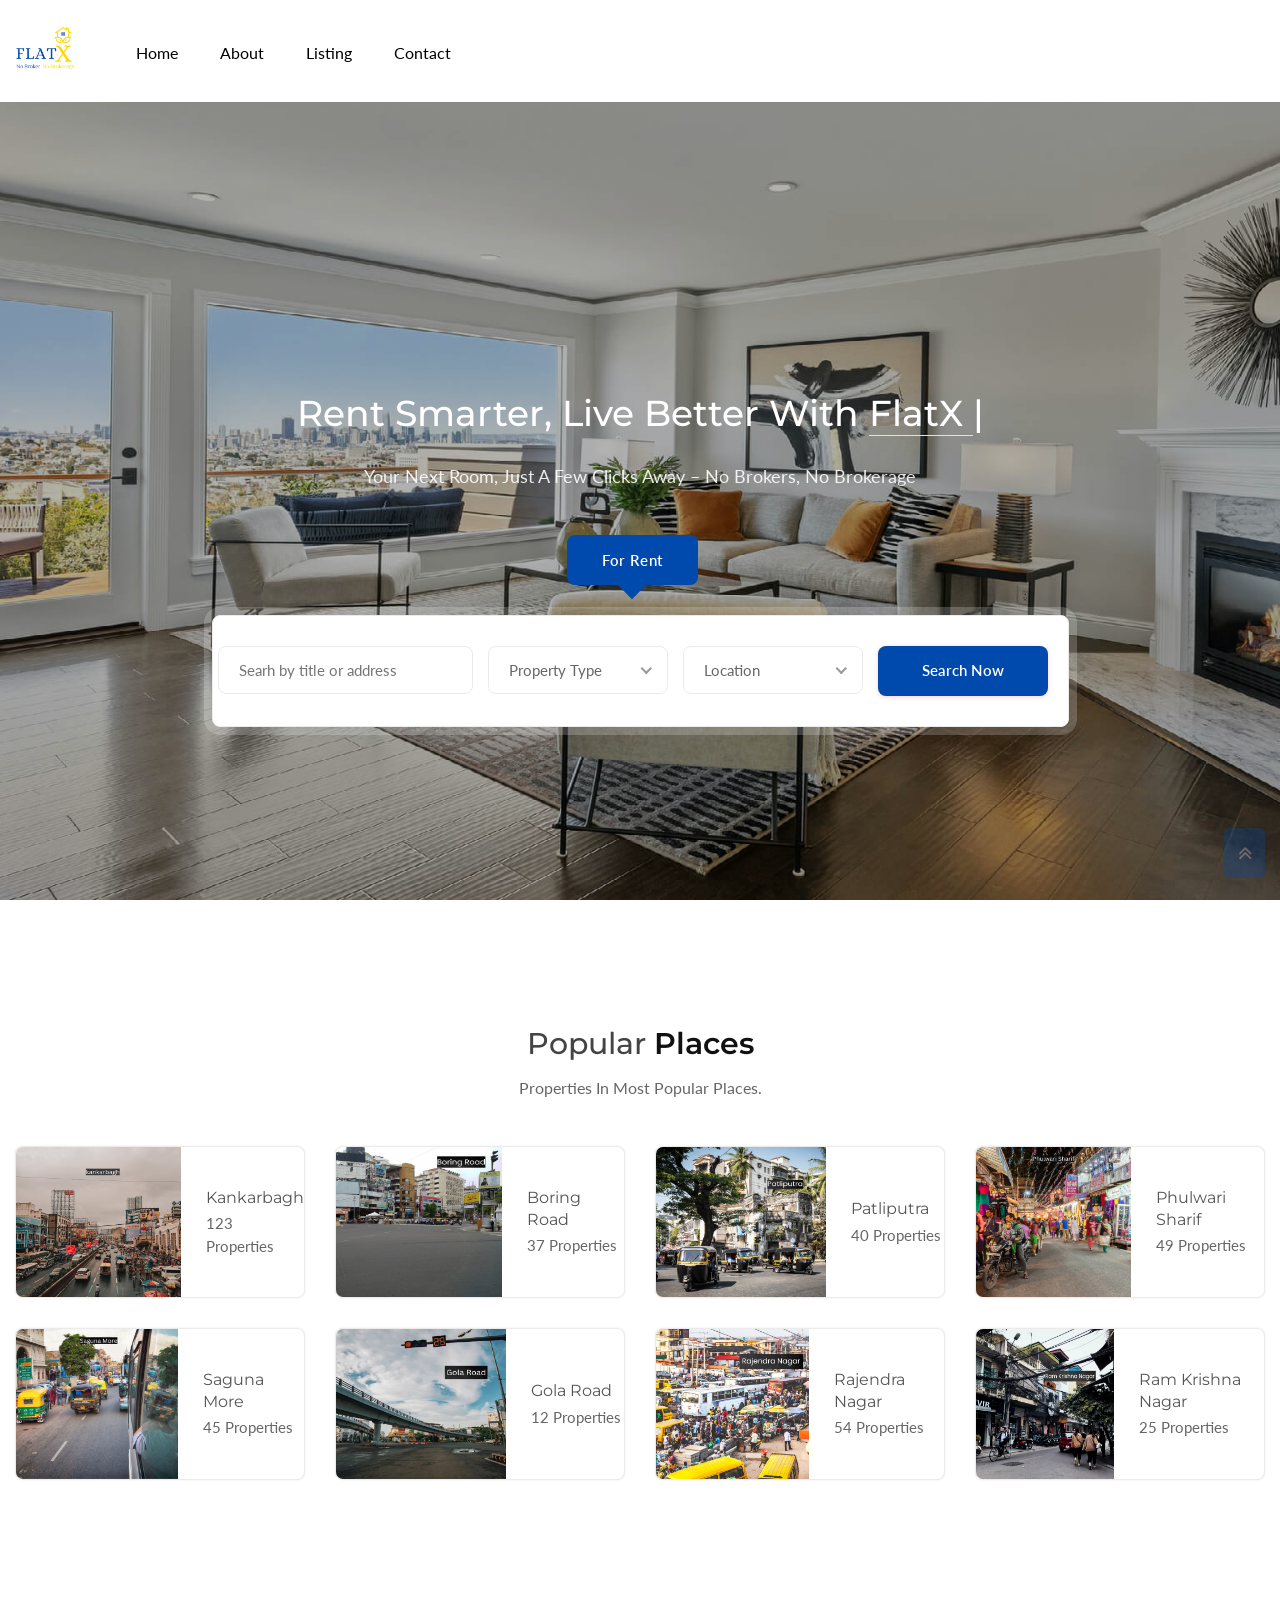
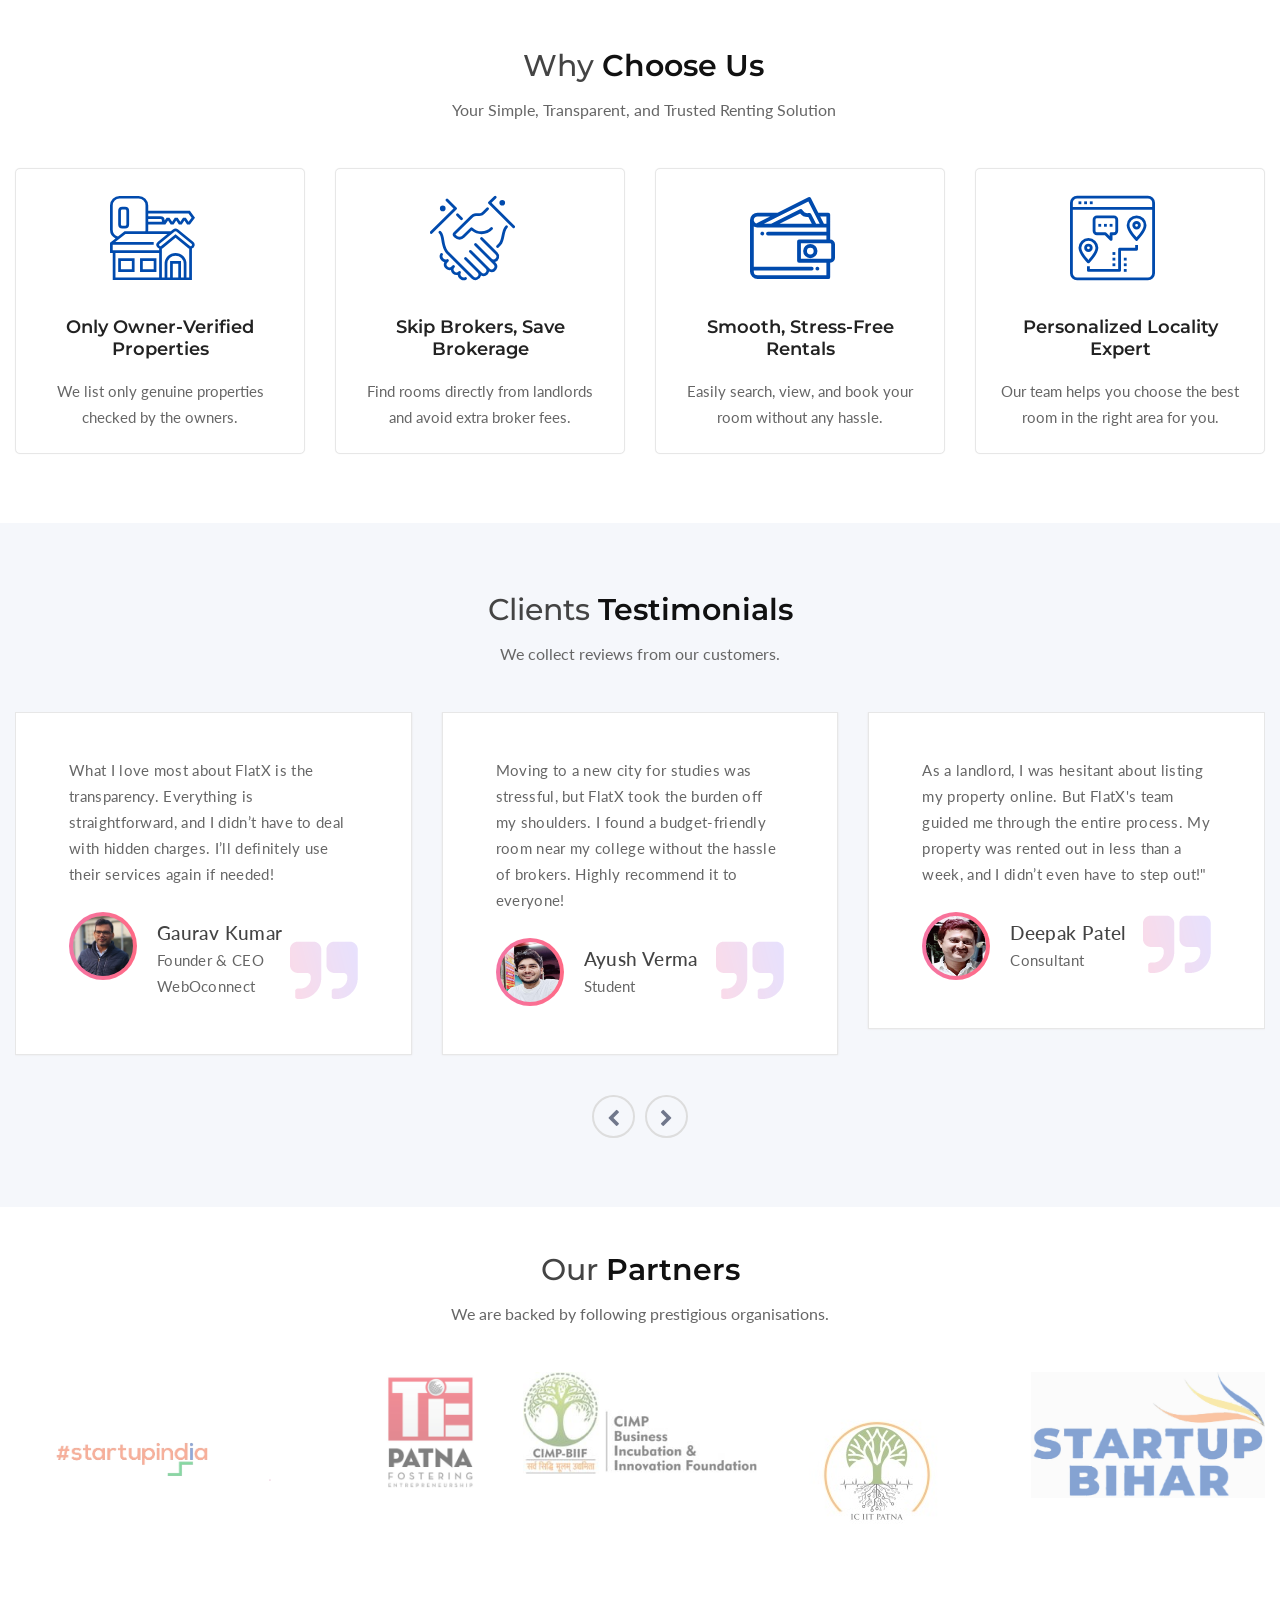
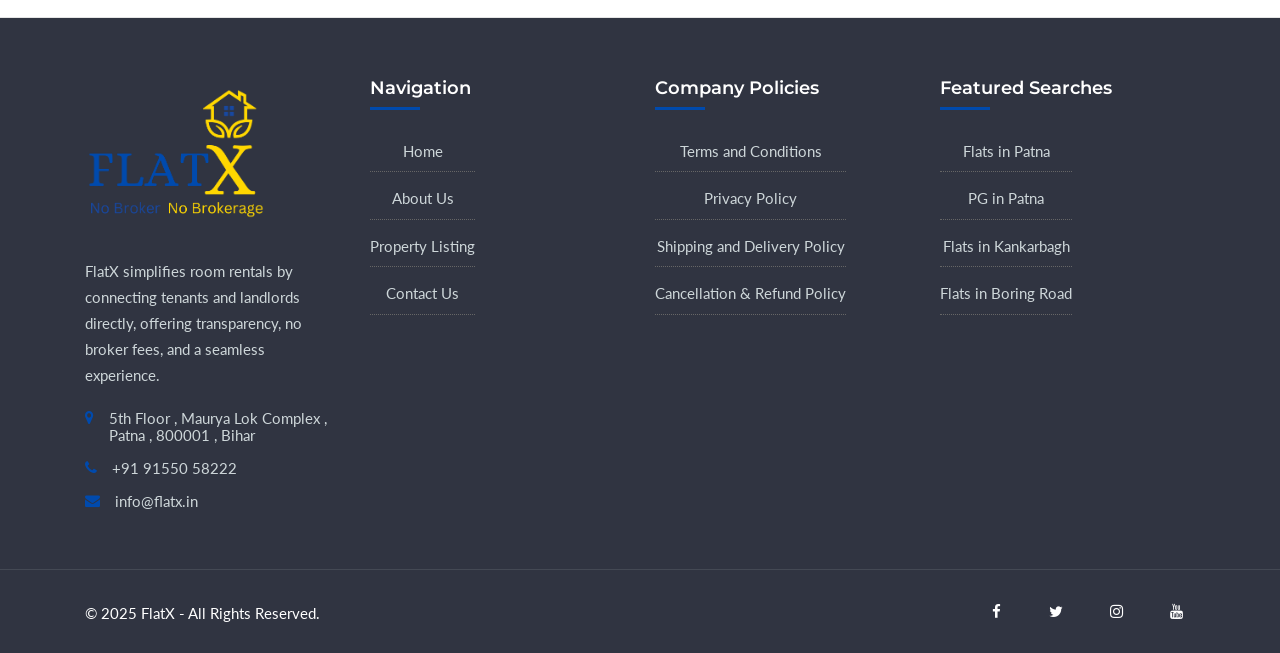
==== commit 0f4a2d0b: "Add search functionality with category and city filters on website home page" ====
--- a/index.html
+++ b/index.html
@@ -32,6 +32,15 @@
     <link rel="stylesheet" href="css/styles.css">
     <link rel="stylesheet" href="css/maps.css">
     <link rel="stylesheet" id="color" href="css/colors/pink.css">
+
+
+    <!-- cdn link -->
+    <!-- <script src="https://floww0.blob.core.windows.net/websitegraphics/codes/resource/js/vue.js"></script> -->
+    <!-- <script src="https://unpkg.com/vue@3.2.47/dist/vue.global.js"></script> -->
+
+
+
+
 </head>
 
 <body class="homepage-9 hp-6 homepage-1 mh">
@@ -64,184 +73,14 @@
                             <ul id="responsive">
                                 <li>
                                     <a href="/">Home</a>
-                                    <!-- <ul>
-                          <li>
-                            <a href="#">Home Map</a>
-                            <ul>
-                              <li><a href="index-9">Home Map Style 1</a></li>
-                              <li><a href="index-12">Home Map Style 2</a></li>
-                            </ul>
-                          </li>
-                          <li>
-                            <a href="#">Home Image</a>
-                            <ul>
-                              <li><a href="index">Modern Home</a></li>
-                              <li><a href="index-2">Home Boxed Image</a></li>
-                              <li><a href="index-3">Home Modern Image</a></li>
-                              <li>
-                                <a href="index-5">Home Minimalist Style</a>
-                              </li>
-                              <li>
-                                <a href="index-6">Home Parallax Image</a>
-                              </li>
-                              <li><a href="index-8">Home Search Form</a></li>
-                              <li><a href="index-10">Modern Full Image</a></li>
-                              <li><a href="index-15">Home Typed Image</a></li>
-                              <li>
-                                <a href="index-17">Modern Parallax Image</a>
-                              </li>
-                              <li>
-                                <a href="index-18">Image Filter Search</a>
-                              </li>
-                              <li>
-                                <a href="index-21">Parallax Image video</a>
-                              </li>
-                              <li><a href="index-23">Home Image</a></li>
-                              <li><a href="index-24">Image and video</a></li>
-                            </ul>
-                          </li>
-                          <li>
-                            <a href="#">Home Video</a>
-                            <ul>
-                              <li><a href="index-4">Home Video Image</a></li>
-                              <li><a href="index-7">Home Video</a></li>
-                              <li><a href="index-20">Home Modern Video</a></li>
-                            </ul>
-                          </li>
-                          <li>
-                            <a href="#">Home Slider</a>
-                            <ul>
-                              <li>
-                                <a href="index-11">Slider Presentation 2</a>
-                              </li>
-                              <li>
-                                <a href="index-16">Slider Presentation 3</a>
-                              </li>
-                              <li>
-                                <a href="index-19">Home Modern Slider</a>
-                              </li>
-                              <li><a href="index-22">Home Image Slider</a></li>
-                            </ul>
-                          </li>
-                          <li>
-                            <a href="#">Home Styles</a>
-                            <ul>
-                              <li><a href="index-13">Home Style Dark</a></li>
-                              <li><a href="index-14">Home Style White</a></li>
-                            </ul>
-                          </li>
-                        </ul> -->
                                 </li>
                                 <li>
                                     <!-- <a href="/properties">Listing</a> -->
                                     <a href="/about">About</a>
-
-                                    <!-- <ul>
-                          <li>
-                            <a href="#">Listing Grid</a>
-                            <ul>
-                              <li>
-                                <a href="properties-grid-1">Grid View 1</a>
-                              </li>
-                              <li>
-                                <a href="properties-grid-2">Grid View 2</a>
-                              </li>
-                              <li>
-                                <a href="properties-grid-3">Grid View 3</a>
-                              </li>
-                              <li>
-                                <a href="properties-grid-4">Grid View 4</a>
-                              </li>
-                              <li>
-                                <a href="#">Grid Fullwidth 1</a>
-                              </li>
-                              <li>
-                                <a href="properties-full-grid-2">Grid Fullwidth 2</a>
-                              </li>
-                              <li>
-                                <a href="properties-full-grid-3">Grid Fullwidth 3</a>
-                              </li>
-                            </ul>
-                          </li>
-                          <li>
-                            <a href="#">Listing List</a>
-                            <ul>
-                              <li>
-                                <a href="properties-full-list-1">List View 1</a>
-                              </li>
-                              <li>
-                                <a href="properties-list-1">List View 2</a>
-                              </li>
-                              <li>
-                                <a href="properties-full-list-2">List View 3</a>
-                              </li>
-                              <li>
-                                <a href="properties-list-2">List View 4</a>
-                              </li>
-                            </ul>
-                          </li>
-                          <li>
-                            <a href="#">Listing Map</a>
-                            <ul>
-                              <li>
-                                <a href="properties-half-map-1">Half Map 1</a>
-                              </li>
-                              <li>
-                                <a href="properties-half-map-2">Half Map 2</a>
-                              </li>
-                              <li>
-                                <a href="properties-half-map-3">Half Map 3</a>
-                              </li>
-                              <li>
-                                <a href="properties-top-map-1">Top Map 1</a>
-                              </li>
-                              <li>
-                                <a href="properties-top-map-2">Top Map 2</a>
-                              </li>
-                              <li>
-                                <a href="properties-top-map-3">Top Map 3</a>
-                              </li>
-                            </ul>
-                          </li>
-                          <li>
-                            <a href="#">Agent View</a>
-                            <ul>
-                              <li>
-                                <a href="agents-listing-grid">Agent View 1</a>
-                              </li>
-                              <li>
-                                <a href="agents-listing-row">Agent View 2</a>
-                              </li>
-                              <li>
-                                <a href="agents-listing-row-2">Agent View 3</a>
-                              </li>
-                              <li>
-                                <a href="agent-details">Agent Details</a>
-                              </li>
-                            </ul>
-                          </li>
-                          <li>
-                            <a href="#">Agencies View</a>
-                            <ul>
-                              <li>
-                                <a href="agencies-listing-1">Agencies View 1</a>
-                              </li>
-                              <li>
-                                <a href="agencies-listing-2">Agencies View 2</a>
-                              </li>
-                              <li>
-                                <a href="agencies-details">Agencies Details</a>
-                              </li>
-                            </ul>
-                          </li>
-                        </ul> -->
                                 </li>
                                 <li>
-
                                     <a href="https://platform.flatx.in">Listing</a>
-
                                 </li>
-
                                 <li><a href="/contact-us">Contact</a></li>
 
                             </ul>
@@ -290,10 +129,11 @@
                                                 <div class="rld-main-search" style="width: fit-content;margin: auto;">
                                                     <div class="row">
                                                         <div class="rld-single-input">
-                                                            <input type="text" placeholder="Enter Keyword...">
+                                                            <input type="text" placeholder="Searh by title or address"
+                                                                id="searchQuery">
                                                         </div>
                                                         <div class="rld-single-select ml-22">
-                                                            <select class="select single-select">
+                                                            <select class="select single-select" id="categoryDropdown">
                                                                 <option value="">Property Type</option>
                                                                 <option value="Flat">Flat</option>
                                                                 <option value="PG">PG</option>
@@ -302,52 +142,27 @@
 
                                                         <!--  -->
                                                         <div class="rld-single-select">
-                                                            <select class="select single-select mr-8">
+                                                            <select class="select single-select mr-8" id="cityDropdown">
                                                                 <option value="">Location</option>
-                                                                <option value="patna">Patna</option>
-                                                                <option value="Kankarbagh">Kankarbagh</option>
+                                                                <option value="Patna">Patna</option>
+                                                                <option value="Delhi">Delhi</option>
+                                                                <!-- <option value="Kankarbagh">Kankarbagh</option>
                                                                 <option value="Boring Road">Boring Road</option>
-                                                                <option value="Maurya Lok Complex">Maurya Lok Complex
+                                                                <option value="Maurya Lok Complex">Maurya Lok Complex -->
                                                                 </option>
                                                             </select>
                                                         </div>
                                                         <!-- <div class="dropdown-filter"><span>Advanced Search</span></div> -->
                                                         <div class="col-xl-2 col-lg-2 col-md-4 pl-0">
-                                                            <a class="btn btn-yellow" href="#">Search Now</a>
+                                                            <a class="btn btn-yellow" id="searchButton"
+                                                                target="_blank">Search
+                                                                Now</a>
                                                         </div>
 
                                                     </div>
                                                 </div>
                                             </div>
-                                            <!-- <div class="tab-pane fade" id="tabs_2">
-                                                <div class="rld-main-search">
-                                                    <div class="row">
-                                                        <div class="rld-single-input">
-                                                            <input type="text" placeholder="Enter Keyword...">
-                                                        </div>
-                                                        <div class="rld-single-select ml-22">
-                                                            <select class="select single-select">
-                                                                <option value="1">Property Type</option>
-                                                                <option value="2">Family House</option>
-                                                                <option value="3">Apartment</option>
-                                                                <option value="3">Condo</option>
-                                                            </select>
-                                                        </div>
-                                                        <div class="rld-single-select">
-                                                            <select class="select single-select mr-0">
-                                                                <option value="1">Location</option>
-                                                                <option value="2">Los Angeles</option>
-                                                                <option value="3">Chicago</option>
-                                                                <option value="3">Philadelphia</option>
-                                                                <option value="3">San Francisco</option>
-                                                                <option value="3">Miami</option>
-                                                                <option value="3">Houston</option>
-                                                            </select>
-                                                        </div>
-                                                       
-                                                    </div>
-                                                </div>
-                                            </div> -->
+
                                         </div>
                                     </div>
                                 </div>
@@ -1705,41 +1520,9 @@
                             <p>Consultant</p>
                         </div>
                     </div>
-
-
-                    <!-- <div class="singleJobClinet">
-                        <p>
-                            Lorem ipsum dolor sit amet, consectetur adipisicing elit, sed do eiusmod tempor incididunt
-                            ut labore et dolore gna a. Ut enim ad minim veniam,
-                        </p>
-                        <div class="detailJC">
-                            <span><img src="images/testimonials/ts-4.jpg" alt="" /></span>
-                            <h5>Gary Steven</h5>
-                            <p>Philadelphia</p>
-                        </div>
-                    </div>
-                    <div class="singleJobClinet">
-                        <p>
-                            Lorem ipsum dolor sit amet, consectetur adipisicing elit, sed do eiusmod tempor incididunt
-                            ut labore et dolore gna a. Ut enim ad minim veniam,
-                        </p>
-                        <div class="detailJC">
-                            <span><img src="images/testimonials/ts-5.jpg" alt="" /></span>
-                            <h5>Cristy Mayer</h5>
-                            <p>San Francisco</p>
-                        </div>
-                    </div>
-                    <div class="singleJobClinet">
-                        <p>
-                            Lorem ipsum dolor sit amet, consectetur adipisicing elit, sed do eiusmod tempor incididunt
-                            ut labore et dolore gna a. Ut enim ad minim veniam,
-                        </p>
-                        <div class="detailJC">
-                            <span><img src="images/testimonials/ts-6.jpg" alt="" /></span>
-                            <h5>Ichiro Tasaka</h5>
-                            <p>Houston</p>
-                        </div>
-                    </div> -->
+                    <!-- more testimonials here -->
+
+
                 </div>
             </div>
         </section>
@@ -1862,58 +1645,7 @@
                                 </div>
                             </div>
                         </div>
-                        <!-- <div class="col-lg-3 col-md-6">
-                            <div class="widget">
-                                <h3>Twitter Feeds</h3>
-                                <div class="twitter-widget contuct">
-                                    <div class="twitter-area">
-                                        <div class="single-item">
-                                            <div class="icon-holder">
-                                                <i class="fa fa-twitter" aria-hidden="true"></i>
-                                            </div>
-                                            <div class="text">
-                                                <h5>
-                                                    <a href="#">@flatX</a> all share them with me
-                                                    baby said inspet.
-                                                </h5>
-                                                <h4> 5 days ago</h4>
-                                            </div>
-                                        </div>
-                                        <div class="single-item">
-                                            <div class="icon-holder">
-                                                <i class="fa fa-twitter" aria-hidden="true"></i>
-                                            </div>
-                                            <div class="text">
-                                                <h5>
-                                                    <a href="#">@flatX</a> all share them with me
-                                                    baby said inspet.
-                                                </h5>
-                                                <h4> 5 days ago</h4>
-                                            </div>
-                                        </div>
-                                        
-                                    </div>
-                                </div>
-                            </div>
-                        </div> -->
-                        <!-- <div class="col-lg-3 col-md-6">
-                            <div class="newsletters">
-                                <h3>Newsletters</h3>
-                                <p>
-                                    Sign Up for Our Newsletter to get Latest Updates and Offers.
-
-                                </p>
-                            </div>
-                            <form class="bloq-email mailchimp form-inline" method="post">
-                                <label for="subscribeEmail" class="error"></label>
-                                <div class="email">
-                                    <input type="email" id="subscribeEmail" name="EMAIL"
-                                        placeholder="Enter Your Email" />
-                                    <input type="submit" value="Subscribe" />
-                                    <p class="subscription-success"></p>
-                                </div>
-                            </form>
-                        </div> -->
+
                     </div>
                 </div>
             </div>
@@ -1943,68 +1675,6 @@
         <!-- END FOOTER -->
 
 
-        <!--register form -->
-        <!-- <div class="login-and-register-form modal">
-            <div class="main-overlay"></div>
-            <div class="main-register-holder">
-                <div class="main-register fl-wrap">
-                    <div class="close-reg"><i class="fa fa-times"></i></div>
-                    <h3>Welcome to <span>Find<strong>Houses</strong></span></h3>
-                    <div class="soc-log fl-wrap">
-                        <p>Login</p>
-                        <a href="#" class="facebook-log"><i class="fa fa-facebook-official"></i>Log in with Facebook</a>
-                        <a href="#" class="twitter-log"><i class="fa fa-twitter"></i> Log in with Twitter</a>
-                    </div>
-                    <div class="log-separator fl-wrap"><span>Or</span></div>
-                    <div id="tabs-container">
-                        <ul class="tabs-menu">
-                            <li class="current"><a href="#tab-1">Login</a></li>
-                            <li><a href="#tab-2">Register</a></li>
-                        </ul>
-                        <div class="tab">
-                            <div id="tab-1" class="tab-contents">
-                                <div class="custom-form">
-                                    <form method="post" name="registerform">
-                                        <label>Username or Email Address * </label>
-                                        <input name="email" type="text" onClick="this.select()" value="">
-                                        <label>Password * </label>
-                                        <input name="password" type="password" onClick="this.select()" value="">
-                                        <button type="submit" class="log-submit-btn"><span>Log In</span></button>
-                                        <div class="clearfix"></div>
-                                        <div class="filter-tags">
-                                            <input id="check-a" type="checkbox" name="check">
-                                            <label for="check-a">Remember me</label>
-                                        </div>
-                                    </form>
-                                    <div class="lost_password">
-                                        <a href="#">Lost Your Password?</a>
-                                    </div>
-                                </div>
-                            </div>
-                            <div class="tab">
-                                <div id="tab-2" class="tab-contents">
-                                    <div class="custom-form">
-                                        <form method="post" name="registerform" class="main-register-form"
-                                            id="main-register-form2">
-                                            <label>First Name * </label>
-                                            <input name="name" type="text" onClick="this.select()" value="">
-                                            <label>Second Name *</label>
-                                            <input name="name2" type="text" onClick="this.select()" value="">
-                                            <label>Email Address *</label>
-                                            <input name="email" type="text" onClick="this.select()" value="">
-                                            <label>Password *</label>
-                                            <input name="password" type="password" onClick="this.select()" value="">
-                                            <button type="submit" class="log-submit-btn"><span>Register</span></button>
-                                        </form>
-                                    </div>
-                                </div>
-                            </div>
-                        </div>
-                    </div>
-                </div>
-            </div>
-        </div> -->
-        <!--register form end -->
 
         <!-- START PRELOADER -->
         <div id="preloader">
@@ -2013,6 +1683,7 @@
             </div>
         </div>
         <!-- END PRELOADER -->
+        <script src="js/index.js"></script>
 
         <!-- ARCHIVES JS -->
         <script src="js/jquery-3.5.1.min.js"></script>
@@ -2057,6 +1728,8 @@
         <script src="revolution/js/jquery.themepunch.tools.min.js"></script>
         <script src="revolution/js/jquery.themepunch.revolution.min.js"></script>
 
+
+
         <script>
             var typed = new Typed('.typed', {
                 strings: ["FlatX ^2000", "FlatX ^2000", "FlatX ^4000"],
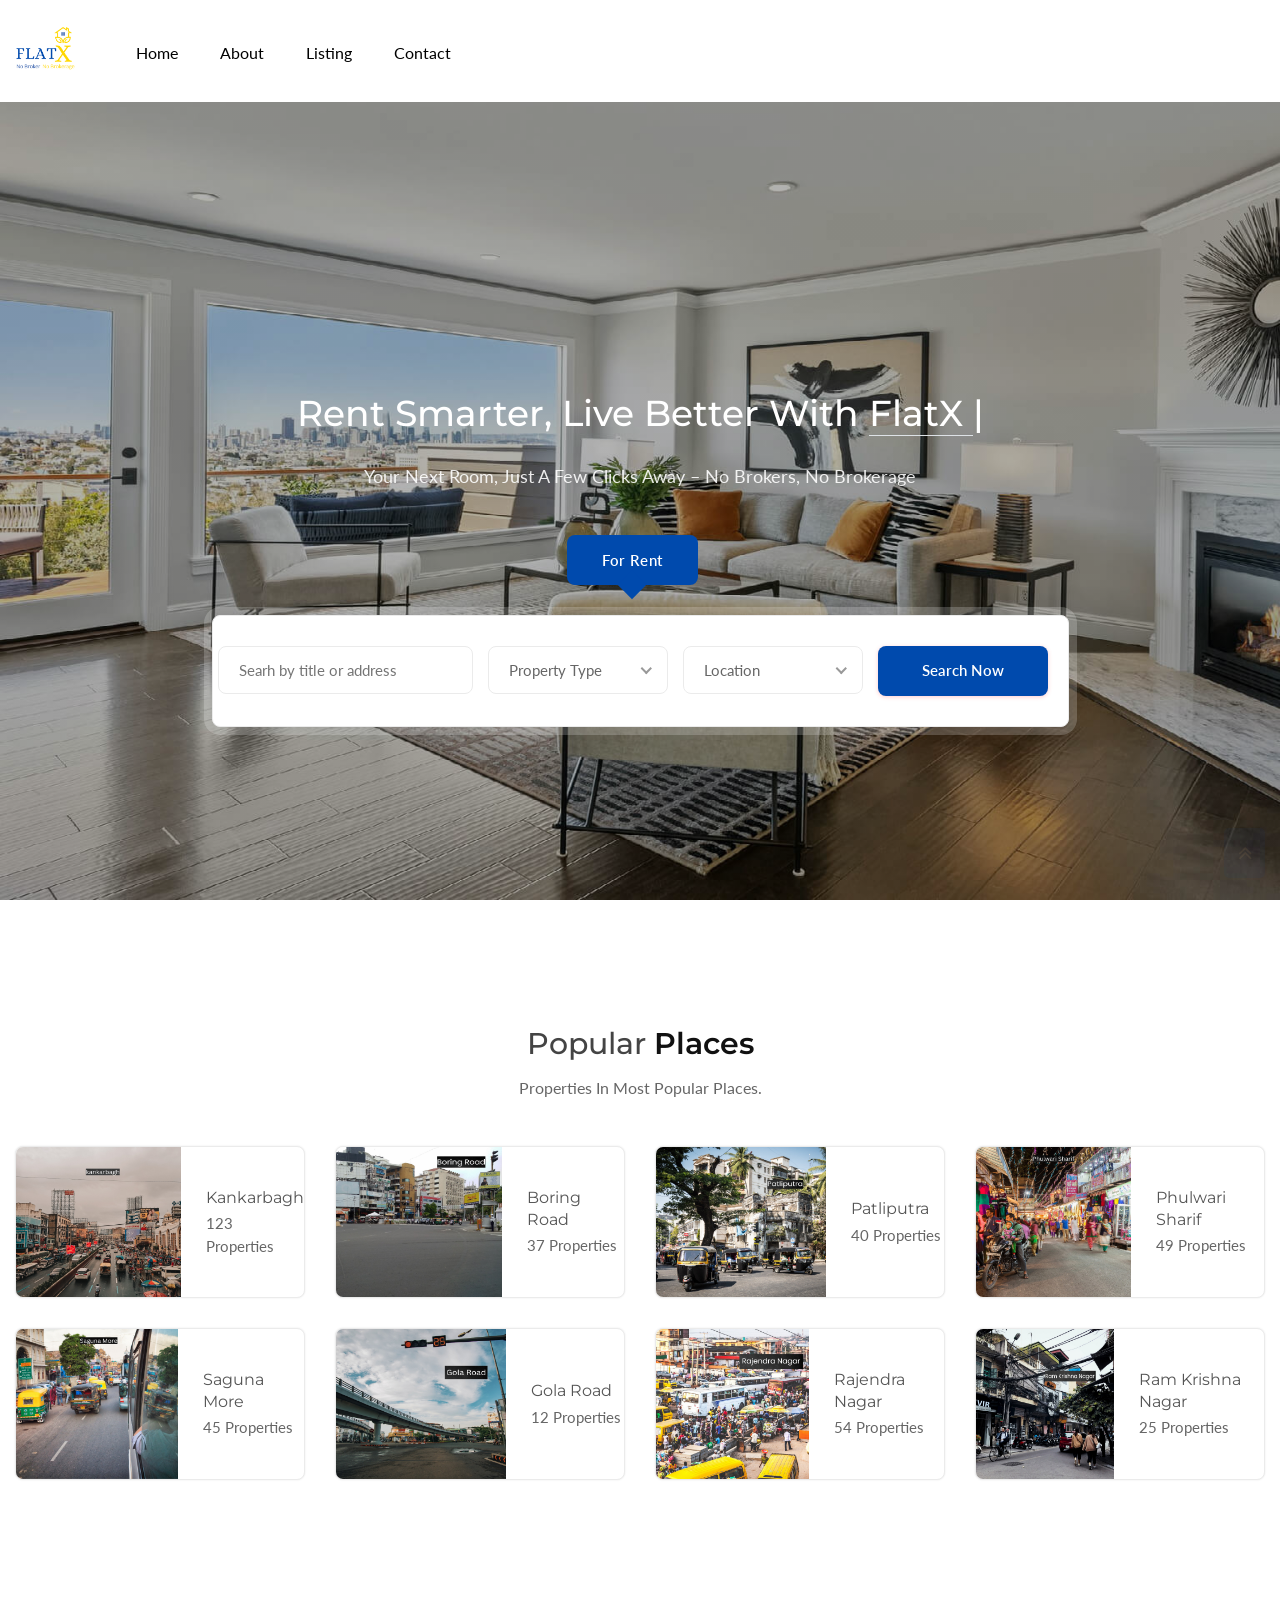
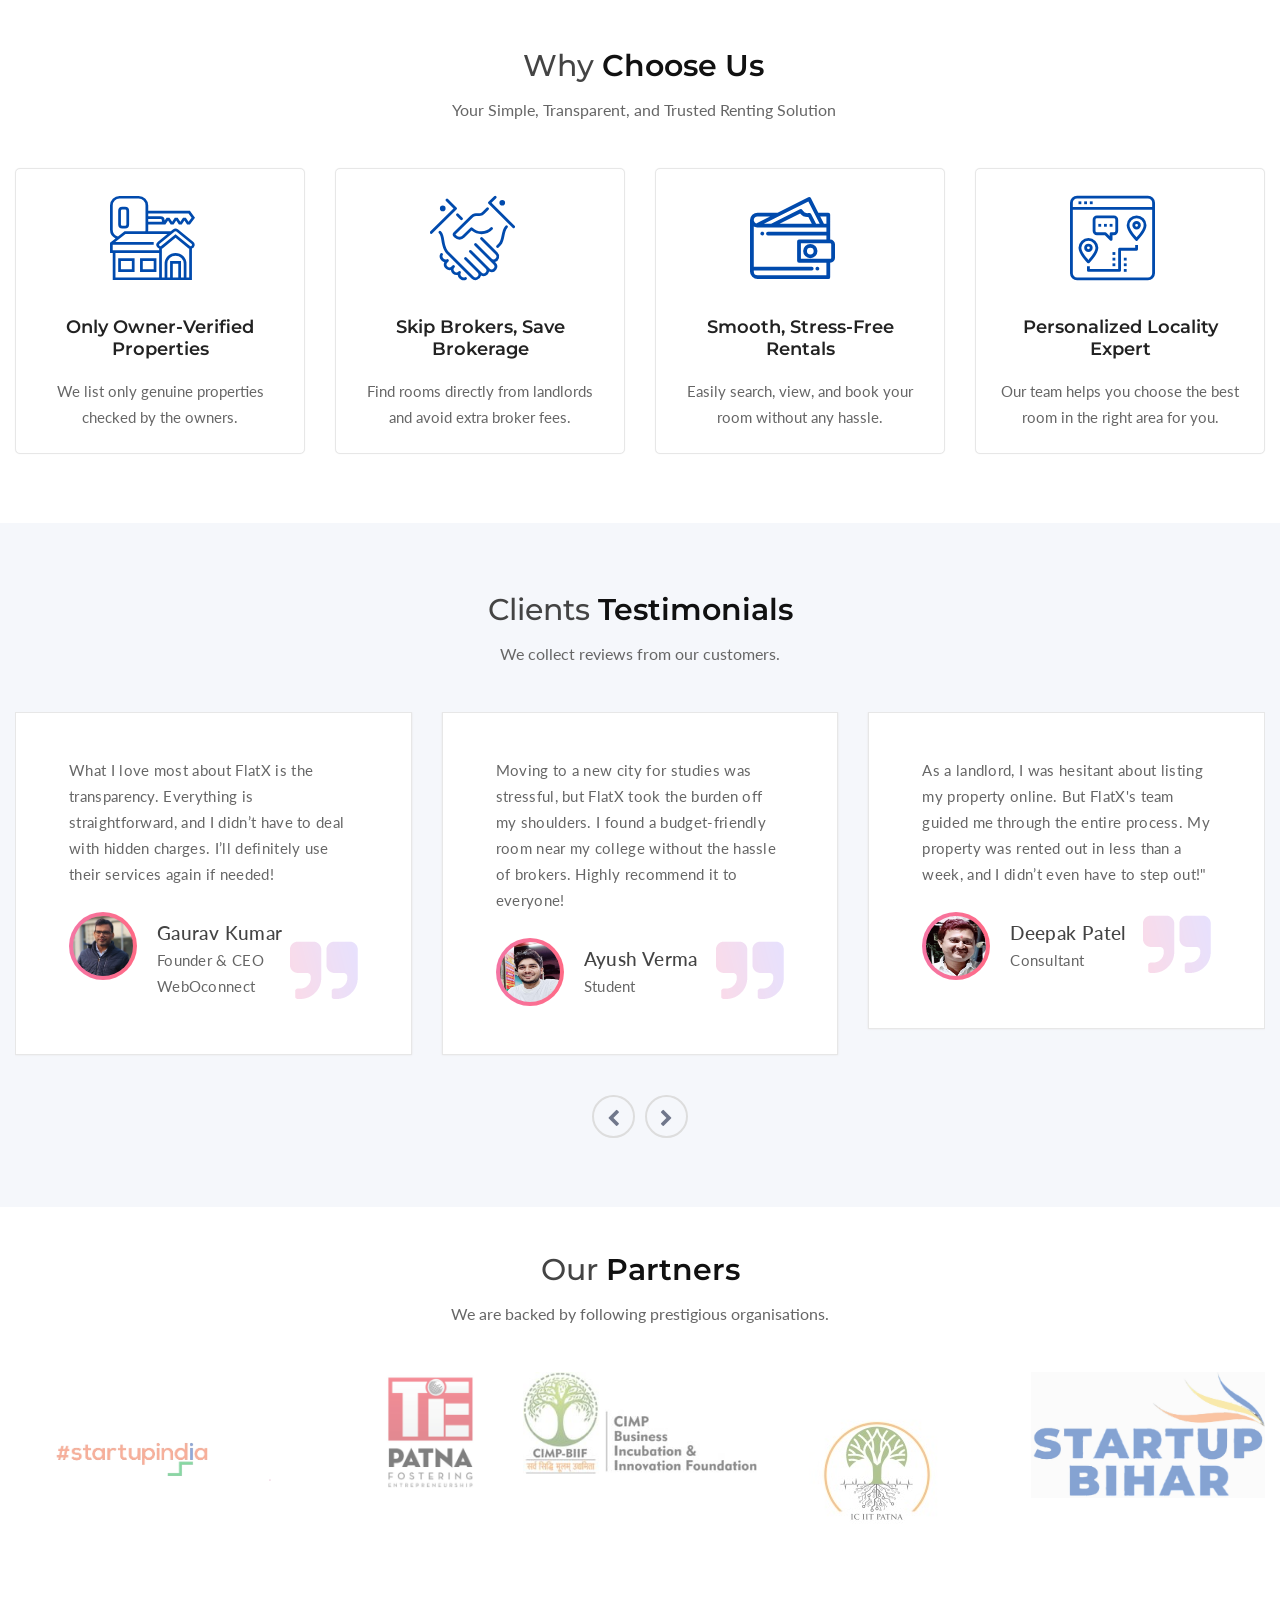
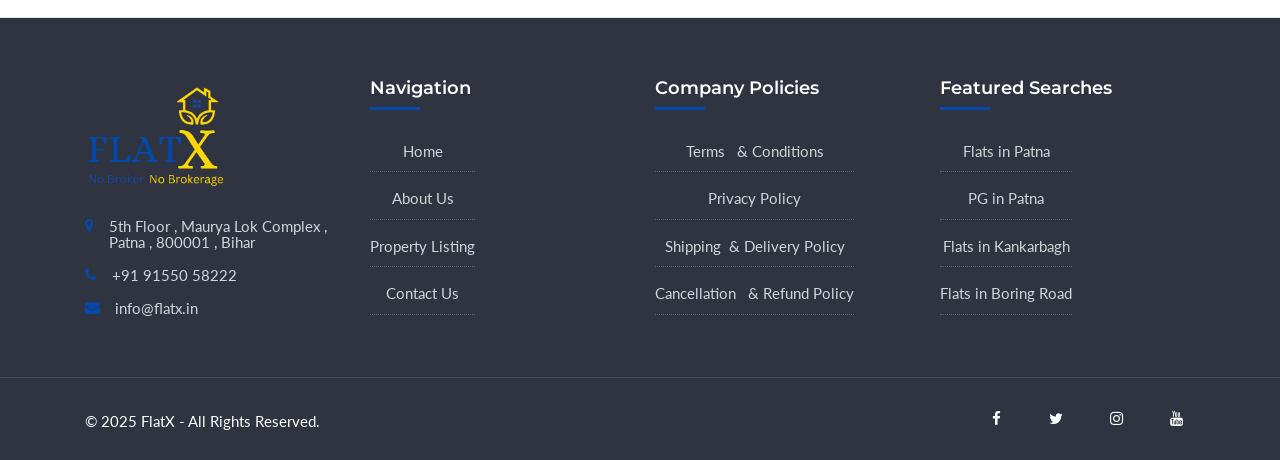
==== commit e41d7c68: "Update footer logo size and integrate Axios for property fetching" ====
--- a/index.html
+++ b/index.html
@@ -38,6 +38,7 @@
     <!-- <script src="https://floww0.blob.core.windows.net/websitegraphics/codes/resource/js/vue.js"></script> -->
     <!-- <script src="https://unpkg.com/vue@3.2.47/dist/vue.global.js"></script> -->
 
+    <script src="https://floww0.blob.core.windows.net/websitegraphics/codes/resource/js/axios.min.js"></script>
 
 
 
@@ -184,6 +185,7 @@
                 </div>
                 <div class="row">
                     <!-- Single category -->
+
                     <div class="col-xl-3 col-lg-6 col-sm-6" data-aos="fade-up" data-aos-delay="150">
                         <div class="small-category-2">
                             <div class="small-category-2-thumb img-1">
@@ -303,6 +305,14 @@
             </div>
         </section>
         <!-- END SECTION POPULAR PLACES -->
+
+
+        <!-- <div id="featured-properties" class="property-list">
+            <p> tushar </p>
+          </div> -->
+
+
+
 
         <!-- START SECTION FEATURED PROPERTIES -->
         <!-- <section class="featured portfolio bg-white-2 rec-pro full-l">
@@ -779,6 +789,9 @@
             </div>
         </section>
         <!-- END SECTION WHY CHOOSE US -->
+
+
+
 
         <!-- START SECTION RECENTLY PROPERTIES -->
         <!-- <section class="featured portfolio rec-pro disc">
@@ -1343,6 +1356,7 @@
                 </div>
             </div>
         </section> -->
+
         <!-- END SECTION RECENTLY PROPERTIES -->
 
         <!-- START SECTION AGENTS -->
@@ -1558,12 +1572,12 @@
                         <div class="col-lg-3 col-md-6">
                             <div class="netabout">
                                 <a href="index" class="logo">
-                                    <img src="images/flatx-images/flatx-new.png" alt="flatX" width="200px" />
+                                    <img src="images/flatx-images/flatx-new.png" alt="flatX" width="150px" />
                                 </a>
-                                <p>
+                                <!-- <p>
                                     FlatX simplifies room rentals by connecting tenants and landlords directly, offering
                                     transparency, no broker fees, and a seamless experience.
-                                </p>
+                                </p> -->
                             </div>
                             <div class="contactus">
                                 <ul>
@@ -1610,11 +1624,11 @@
                                 <h3>Company Policies</h3>
                                 <div class="nav-footer">
                                     <ul class="text-center">
-                                        <li><a href="tnc">Terms and Conditions</a></li>
+                                        <li><a href="tnc">Terms &nbsp; & Conditions</a></li>
                                         <li><a href="privacy-policy">Privacy Policy</a></li>
-                                        <li><a href="shipping-policy">Shipping and Delivery Policy</a></li>
+                                        <li><a href="shipping-policy">Shipping &nbsp;& Delivery Policy</a></li>
                                         <li class="no-mgb">
-                                            <a href="cancellation-policy">Cancellation & Refund Policy</a>
+                                            <a href="cancellation-policy">Cancellation &nbsp; & Refund Policy</a>
                                         </li>
 
                                     </ul>
--- a/css/styles.css
+++ b/css/styles.css
@@ -4572,7 +4572,7 @@
 }
 
 .first-footer .logo img {
-  width: 180px;
+  width: 140px;
   height: auto;
   /* margin-bottom: 1.6rem; */
 }
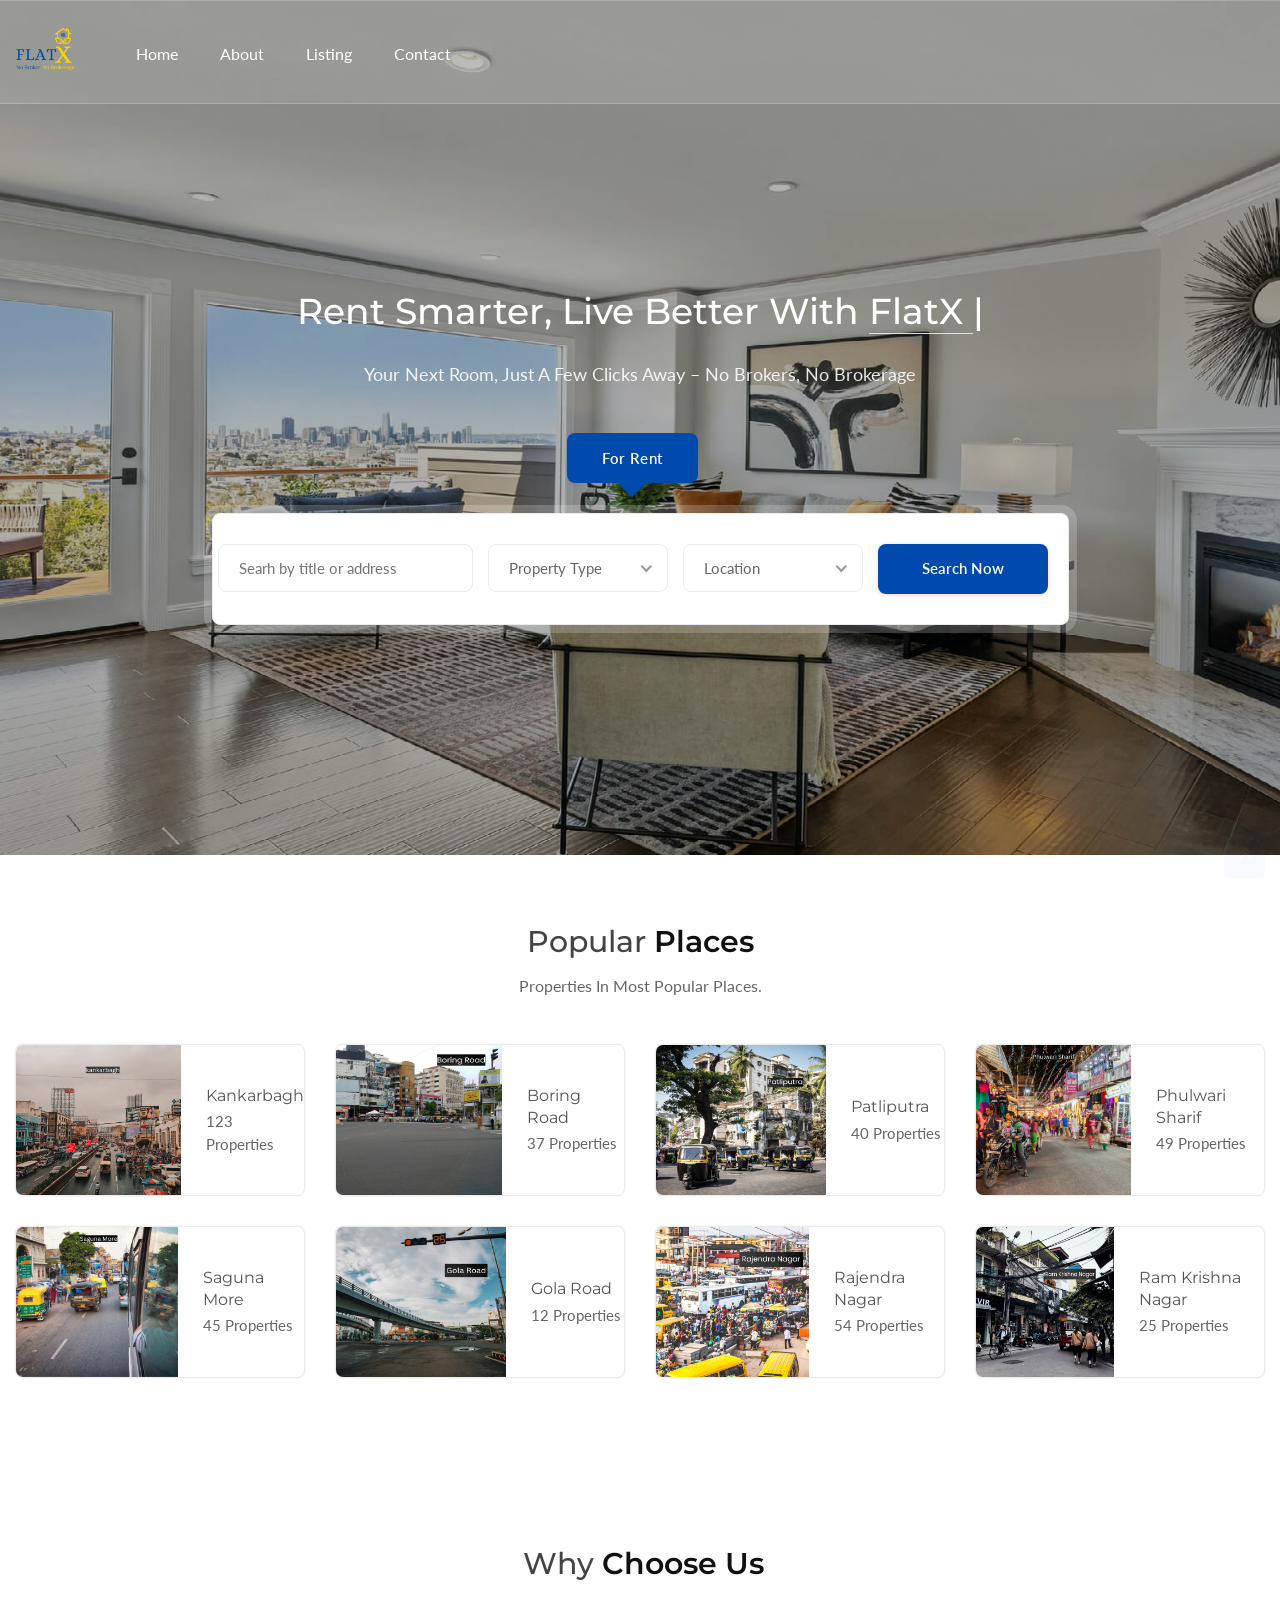
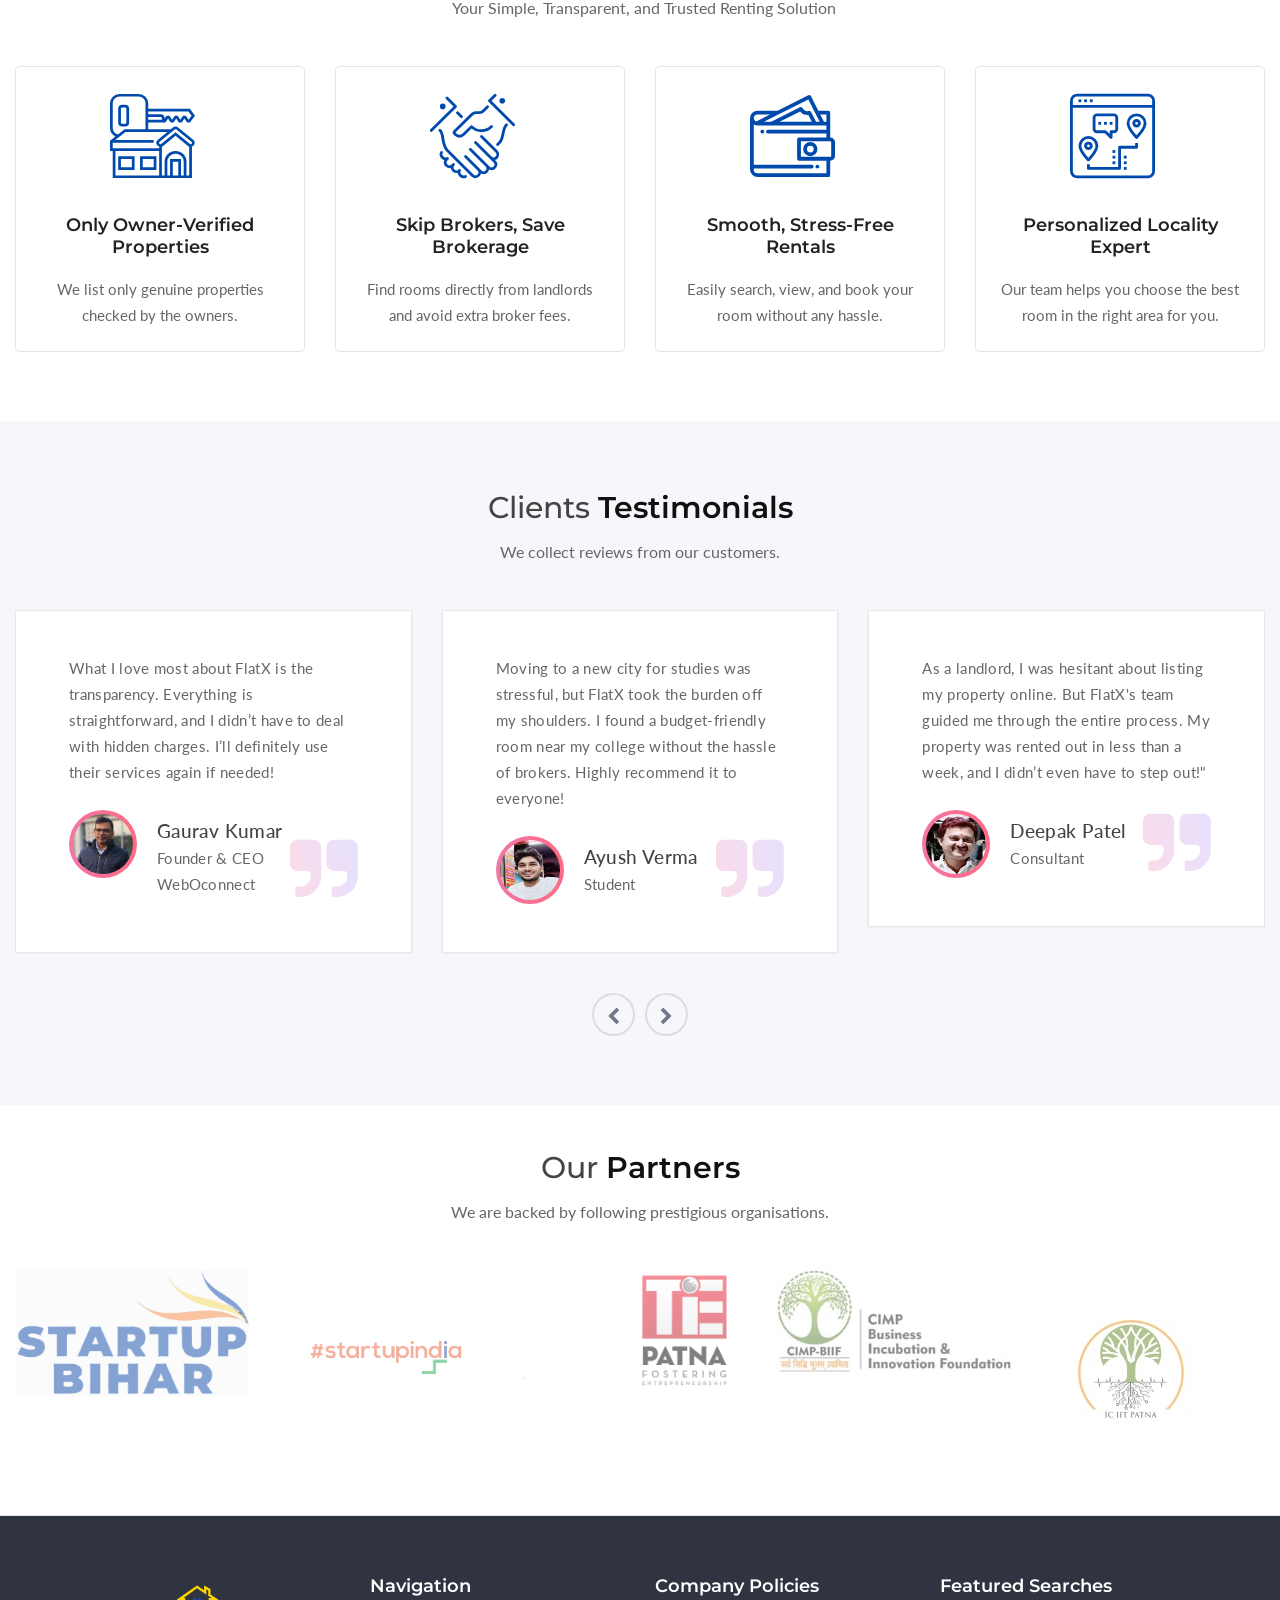
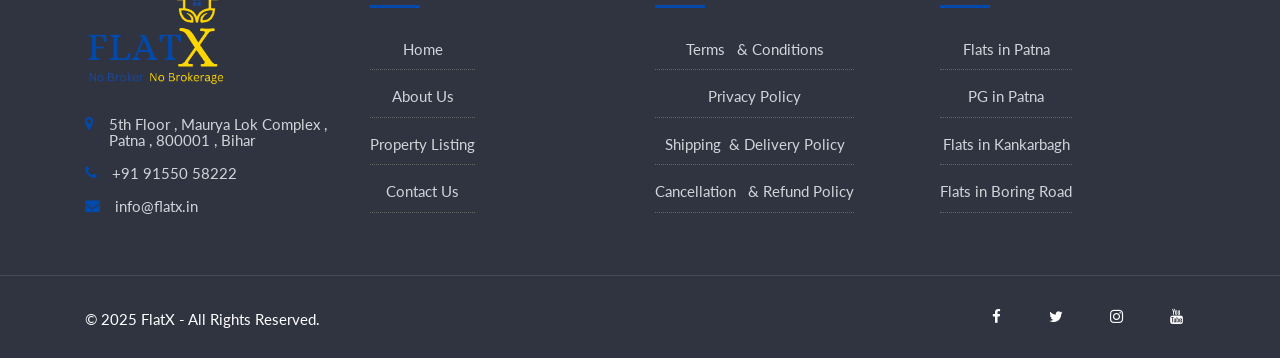
==== commit b28285c6: "Enhance header styling and update logo attributes for improved responsiveness" ====
--- a/index.html
+++ b/index.html
@@ -50,15 +50,15 @@
         <!-- START SECTION HEADINGS -->
         <!-- Header Container
         ================================================== -->
-        <header id="header-container">
+        <header id="header-container" class="header head-tr">
             <!-- Header -->
-            <div id="header">
+            <div id="header" class="head-tr bottom">
                 <div class="container container-header">
                     <!-- Left Side Content -->
                     <div class="left-side">
                         <!-- Logo -->
                         <div id="logo">
-                            <a href="/"><img src="images/flatx-images/flatx-new.png" alt="flatX" />
+                            <a href="/"><img src="images/flatx-images/flatx-new.png" alt="flatX" data-sticky-logo="images/logo-red.svg" />
                             </a>
                         </div>
                         <!-- Mobile Navigation -->
@@ -70,7 +70,7 @@
                             </button>
                         </div>
                         <!-- Main Navigation -->
-                        <nav id="navigation" class="style-1">
+                        <nav id="navigation" class="style-1 head-tr">
                             <ul id="responsive">
                                 <li>
                                     <a href="/">Home</a>
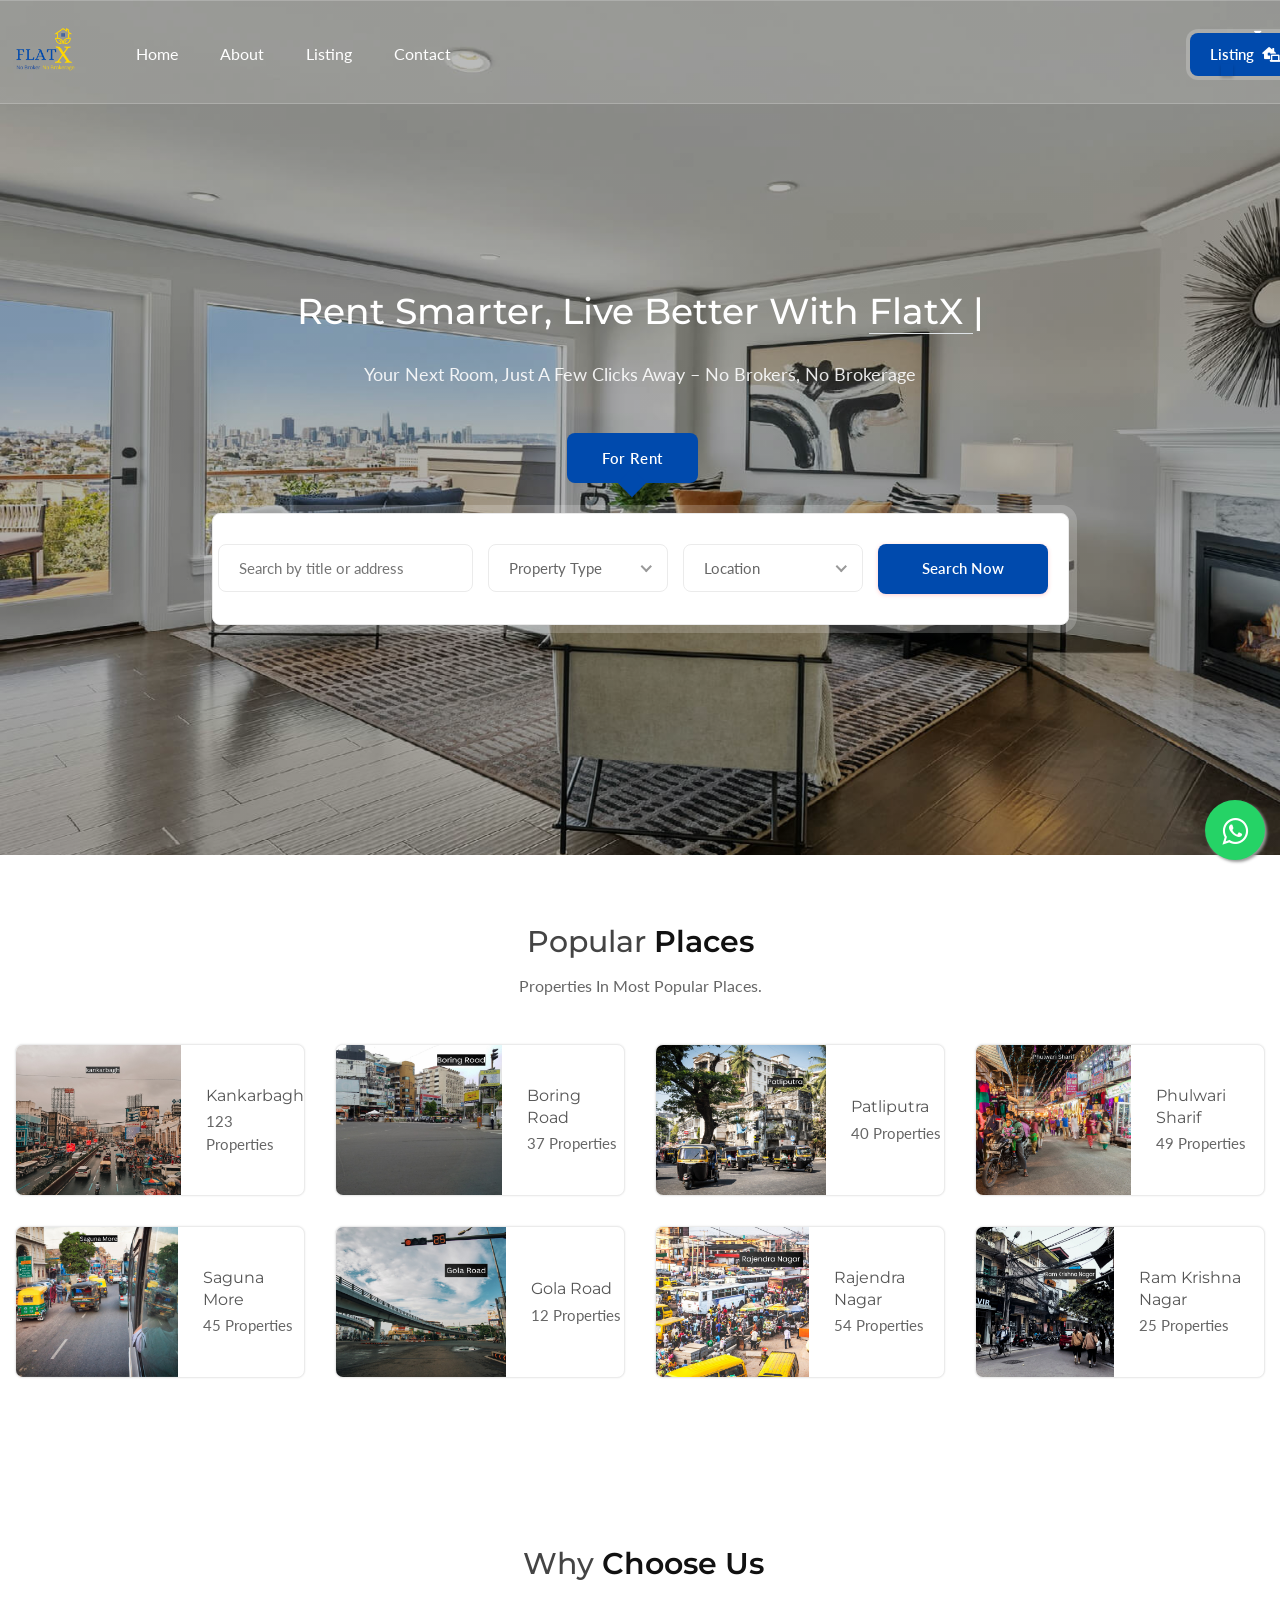
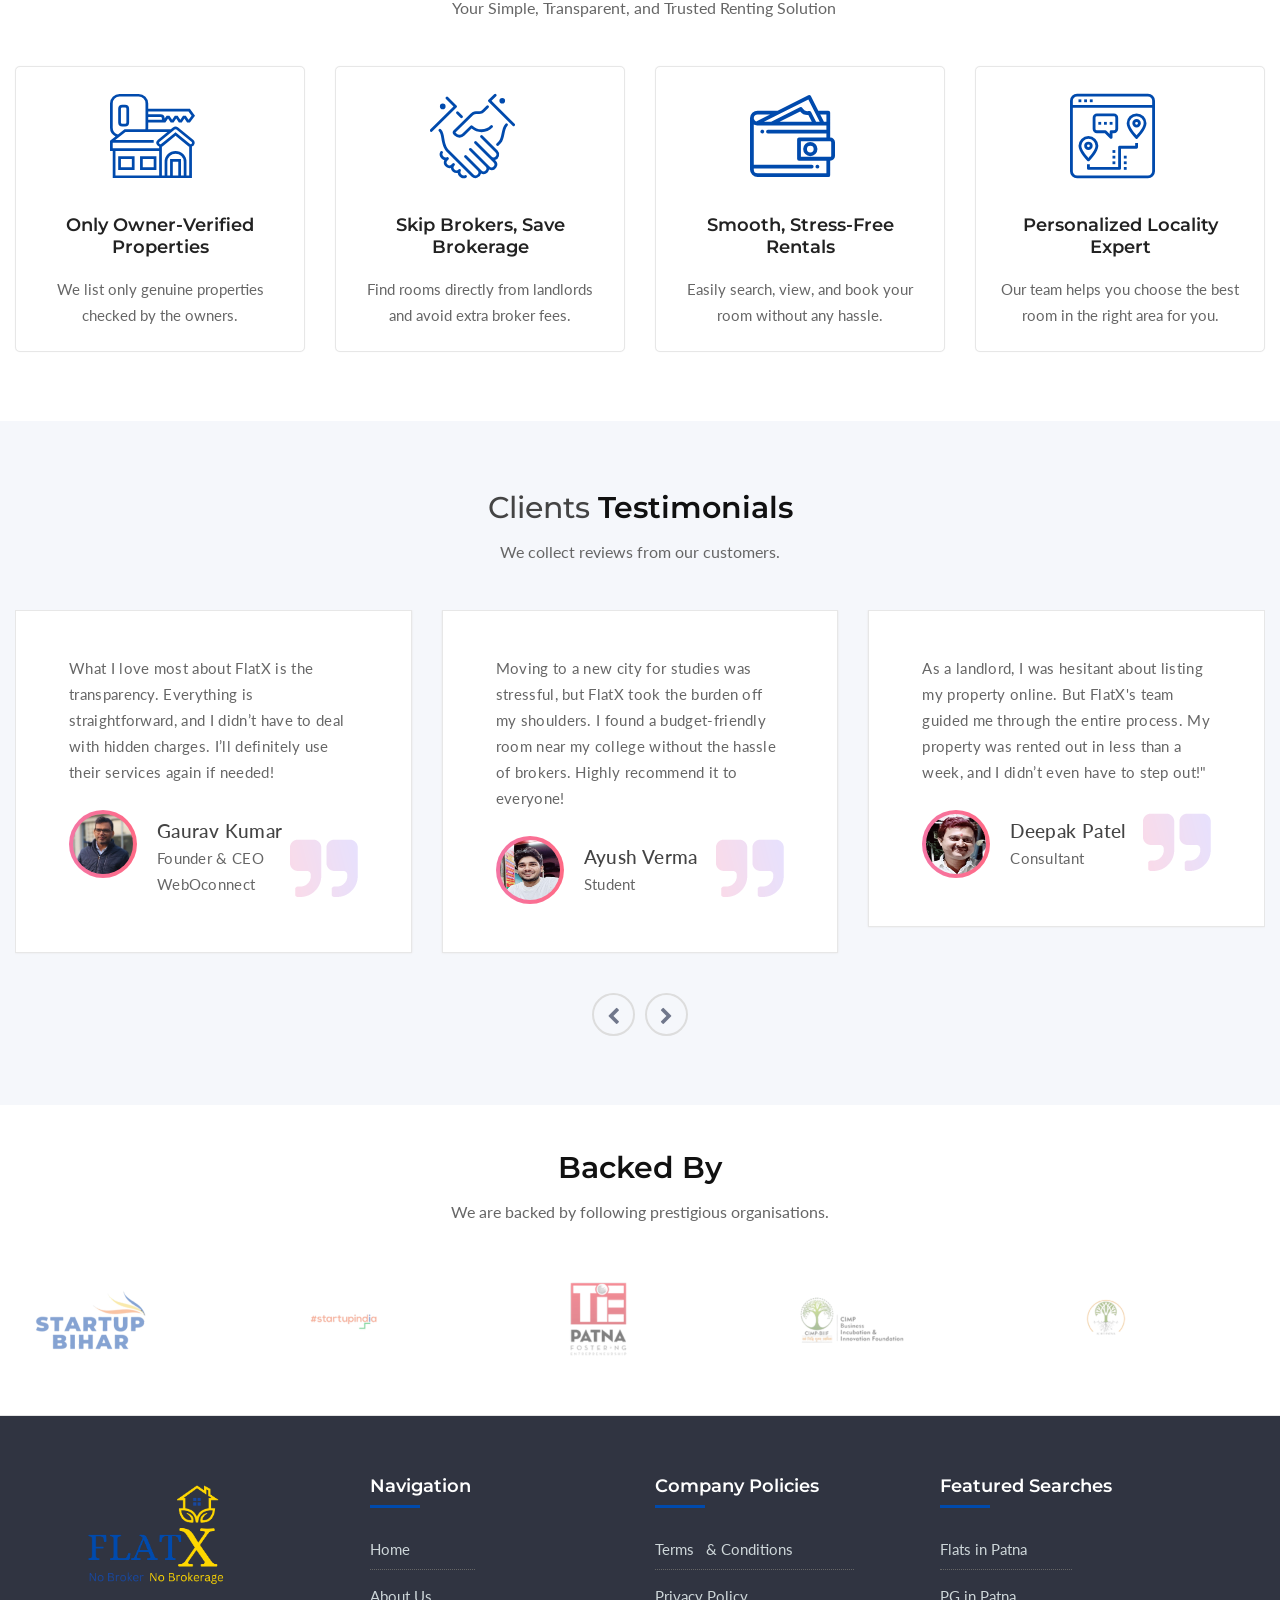
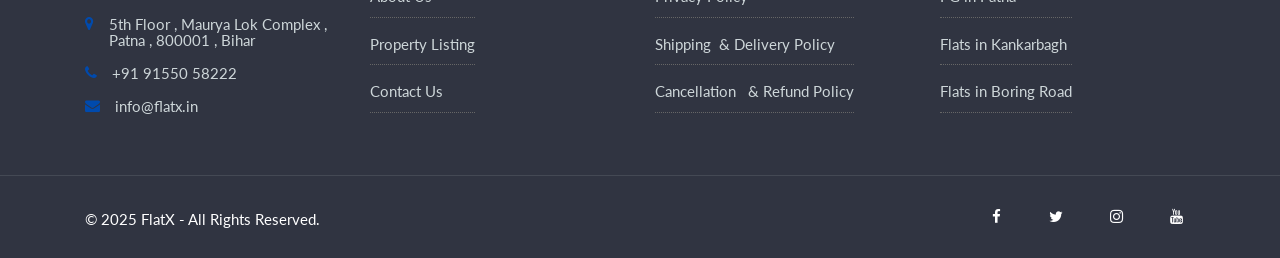
==== commit c62a52ac: "Add WhatsApp button and update button styles for better UI consistency" ====
--- a/index.html
+++ b/index.html
@@ -34,6 +34,34 @@
     <link rel="stylesheet" id="color" href="css/colors/pink.css">
 
 
+    <style>
+        .whats-app {
+            position: fixed;
+            width: 60px;
+            height: 60px;
+            bottom: 40px;
+            right: 15px;
+            background-color: #25d366;
+            color: #FFF;
+            border-radius: 50px;
+            text-align: center;
+            font-size: 30px;
+            box-shadow: 2px 2px 3px #999;
+            z-index: 100;
+        }
+
+        .my-float {
+            margin-top: 16px;
+        }
+    </style>
+
+
+
+
+
+
+
+
     <!-- cdn link -->
     <!-- <script src="https://floww0.blob.core.windows.net/websitegraphics/codes/resource/js/vue.js"></script> -->
     <!-- <script src="https://unpkg.com/vue@3.2.47/dist/vue.global.js"></script> -->
@@ -58,7 +86,8 @@
                     <div class="left-side">
                         <!-- Logo -->
                         <div id="logo">
-                            <a href="/"><img src="images/flatx-images/flatx-new.png" alt="flatX" data-sticky-logo="images/logo-red.svg" />
+                            <a href="/"><img src="images/flatx-images/flatx-new.png" alt="flatX"
+                                    data-sticky-logo="images/flatx-images/flatx-new.png" />
                             </a>
                         </div>
                         <!-- Mobile Navigation -->
@@ -89,6 +118,30 @@
                         <!-- Main Navigation / End -->
                     </div>
                     <!-- Left Side Content / End -->
+
+                    <!-- Right Side Content / End -->
+                    <!-- <div class="right-side d-none d-none d-lg-none d-xl-flex">
+                        
+                        <div class="header-widget">
+                            <a href="https://platform.flatx.in" class="button border">Listing<i
+                                    class="fas fa-laptop-house ml-2"></i></a>
+                        </div>
+                        
+                    </div> -->
+                    <!-- Right Side Content / End -->
+
+                    <!-- Right Side Content / End -->
+                    <div class="header-user-menu user-menu add">
+                        <div class="header-user-name">
+                            <span><a href="https://platform.flatx.in" class="button border">Listing<i
+                                    class="fas fa-laptop-house ml-2"></i></a></span>
+                        </div>
+                    
+                    </div>
+                    <!-- Right Side Content / End -->
+
+
+
                 </div>
             </div>
             <!-- Header / End -->
@@ -130,7 +183,7 @@
                                                 <div class="rld-main-search" style="width: fit-content;margin: auto;">
                                                     <div class="row">
                                                         <div class="rld-single-input">
-                                                            <input type="text" placeholder="Searh by title or address"
+                                                            <input type="text" placeholder="Search by title or address"
                                                                 id="searchQuery">
                                                         </div>
                                                         <div class="rld-single-select ml-22">
@@ -1546,11 +1599,11 @@
         <div class="partners bg-white rec-pro">
             <div class="container-fluid">
                 <div class="sec-title">
-                    <h2><span>Our </span>Partners</h2>
+                    <h2> Backed by</h2>
                     <p>We are backed by following prestigious organisations.</p>
                 </div>
                 <div class="owl-carousel style2">
-                    <div class="owl-item" data-aos="fade-up"><img src="images/flatx-images/partners/startup-bihar.jpeg"
+                    <div class="owl-item" data-aos="fade-up"><img src="images/flatx-images/partners/startup-bihar.png"
                             alt=""></div>
                     <div class="owl-item" data-aos="fade-up"><img src="images/flatx-images/partners/Startup-India.png"
                             alt=""></div>
@@ -1558,12 +1611,15 @@
                             alt=""></div>
                     <div class="owl-item" data-aos="fade-up"><img src="images/flatx-images/partners/CIMP_BIIF.png"
                             alt=""></div>
-                    <div class="owl-item" data-aos="fade-up"><img src="images/flatx-images/partners/ic iit p.jfif"
+                    <div class="owl-item" data-aos="fade-up"><img src="images/flatx-images/partners/ic iit p.png"
                             alt=""></div>
                 </div>
             </div>
         </div>
         <!-- END SECTION PARTNERS -->
+
+
+        
         <!-- START FOOTER -->
         <footer class="first-footer">
             <div class="top-footer">
@@ -1604,9 +1660,9 @@
                         </div>
                         <div class="col-lg-3 col-md-6 ">
                             <div class="navigation">
-                                <h3> Navigation</h3>
-                                <div class="nav-footer text-center">
-                                    <ul class="text-center">
+                                <h3> Navigation </h3>
+                                <div class="nav-footer">
+                                    <ul>
                                         <li><a href="/">Home</a></li>
                                         <li><a href="about">About Us</a></li>
                                         <li><a href="https://platform.flatx.in">Property Listing</a></li>
@@ -1623,7 +1679,7 @@
                             <div class="navigation">
                                 <h3>Company Policies</h3>
                                 <div class="nav-footer">
-                                    <ul class="text-center">
+                                    <ul>
                                         <li><a href="tnc">Terms &nbsp; & Conditions</a></li>
                                         <li><a href="privacy-policy">Privacy Policy</a></li>
                                         <li><a href="shipping-policy">Shipping &nbsp;& Delivery Policy</a></li>
@@ -1640,7 +1696,7 @@
                             <div class="navigation">
                                 <h3>Featured Searches </h3>
                                 <div class="nav-footer">
-                                    <ul class="text-center">
+                                    <ul>
                                         <li><a href="https://platform.flatx.in/?category=Flat&city=Patna">Flats in
                                                 Patna</a>
                                         </li>
@@ -1685,7 +1741,12 @@
             </div>
         </footer>
 
-        <a data-scroll href="#wrapper" class="go-up"><i class="fa fa-angle-double-up" aria-hidden="true"></i></a>
+        <a class="whats-app" href="https://wa.me/919155058222" target="_blank">
+            <i class="fa fa-whatsapp my-float"></i>
+        </a>
+
+        <!-- <a data-scroll href="#wrapper" class="go-up"><i class="fa fa-angle-double-up" aria-hidden="true"></i></a> -->
+
         <!-- END FOOTER -->
 
 
--- a/css/styles.css
+++ b/css/styles.css
@@ -117,6 +117,7 @@
   text-transform: uppercase;
 }
 
+
 h2 span {
   font-weight: 600;
   color: #004aad;
@@ -6818,12 +6819,13 @@
   width: 12px;
   bottom: -5px;
   right: -5px;
-  background-color: #38b653;
+  background-color: #004aad;
   display: block;
   border: 2px solid #fff;
   -webkit-box-shadow: 0 2px 3px rgba(0, 0, 0, 0.2);
-  box-shadow: 0 2px 3px rgba(0, 0, 0, 0.2);
-  border-radius: 50%;
+  /* box-shadow: 0 2px 3px rgba(0, 0, 0, 0.2); */
+  /* border-radius: 50%; */
+  border: none;
 }
 
 .homepage-4 a.button.border,
@@ -8963,7 +8965,7 @@
 
   a.button.border,
   a.button {
-    width: 240px;
+    width: 85px;
   }
 }
 @media only screen and (max-width: 767px) {
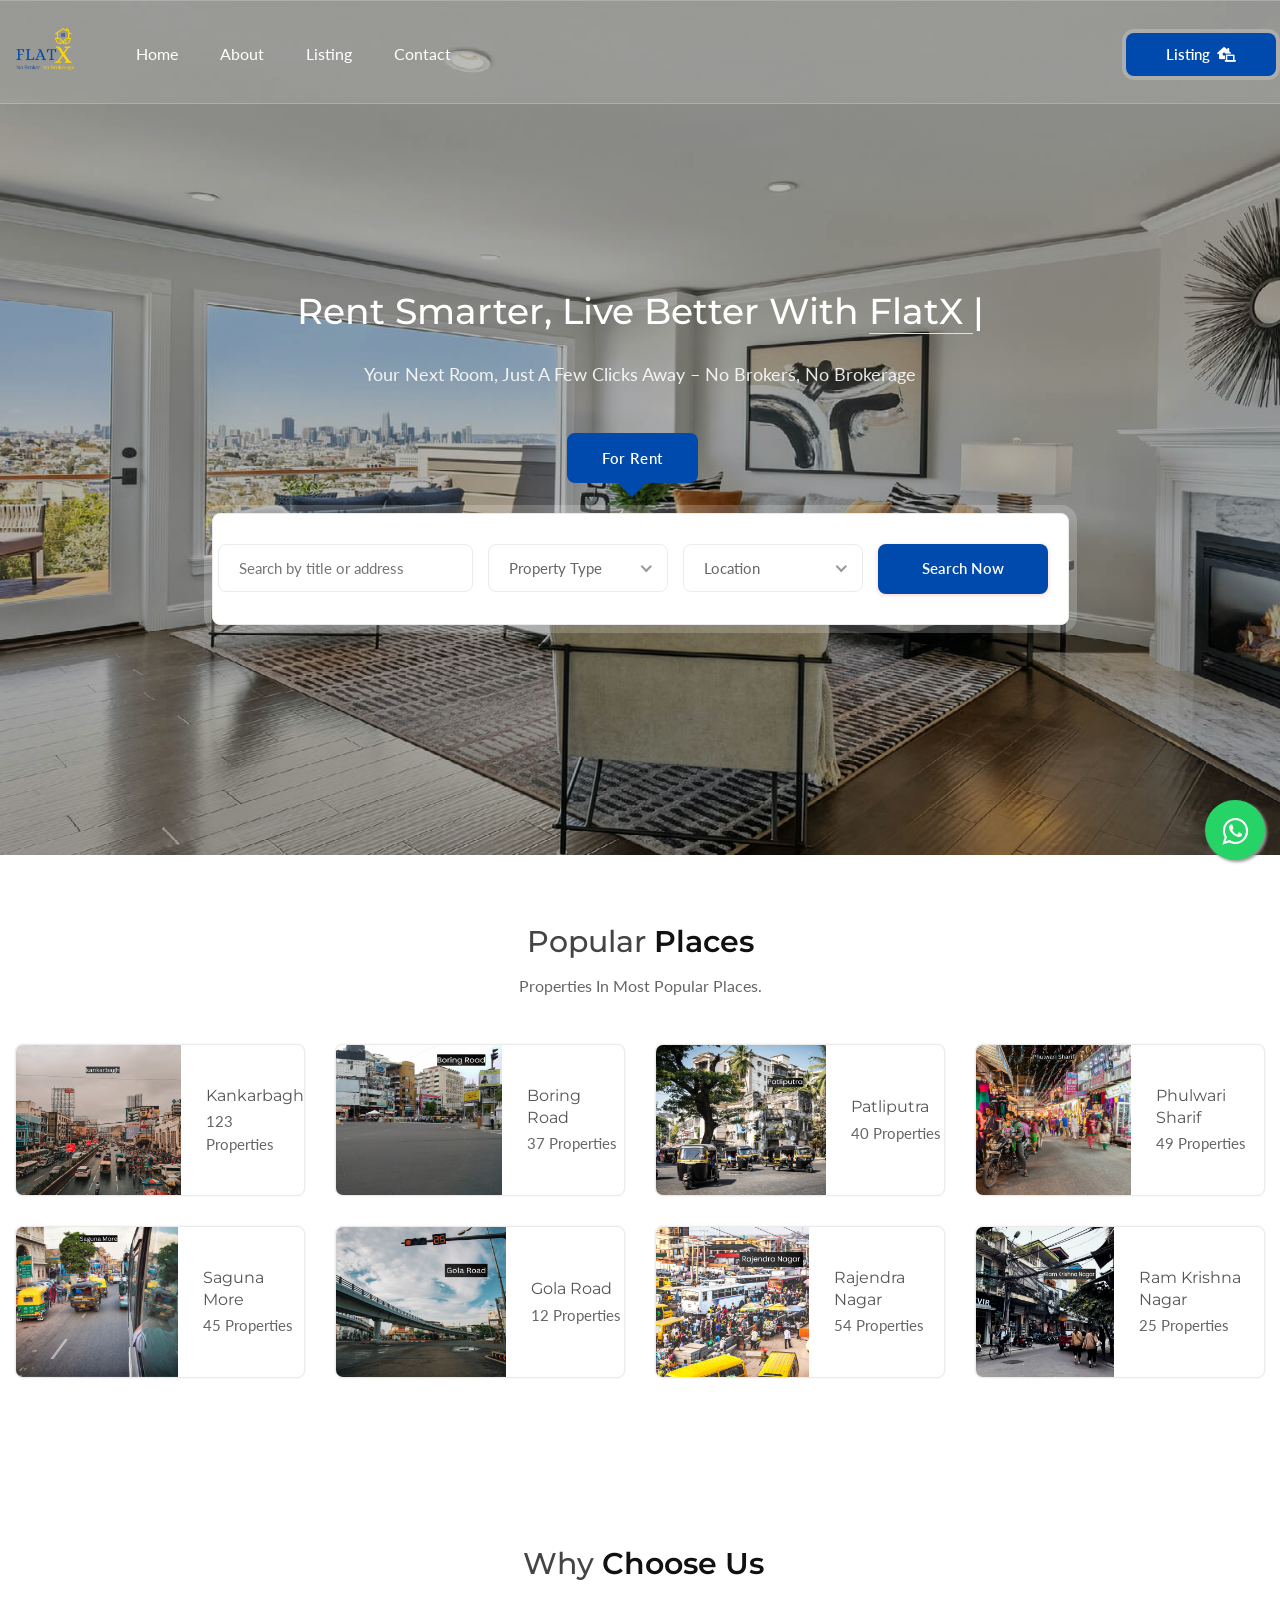
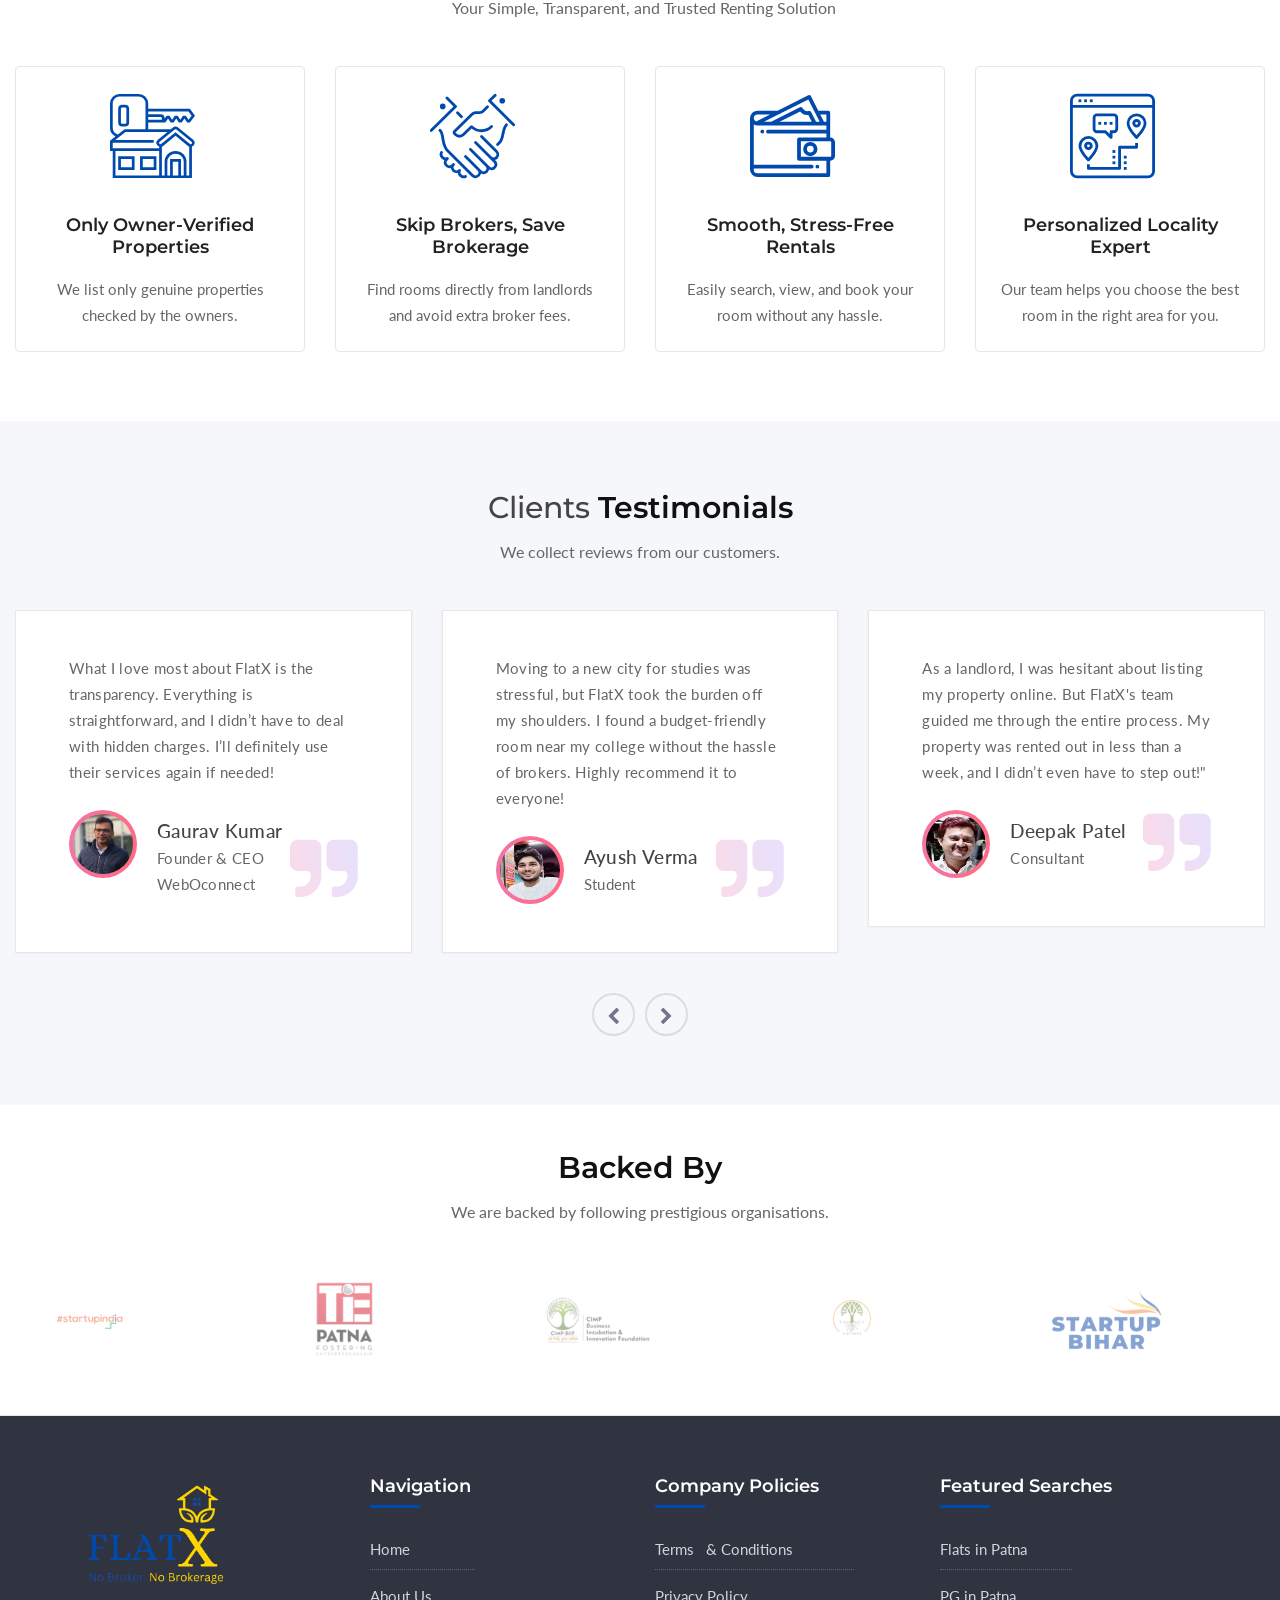
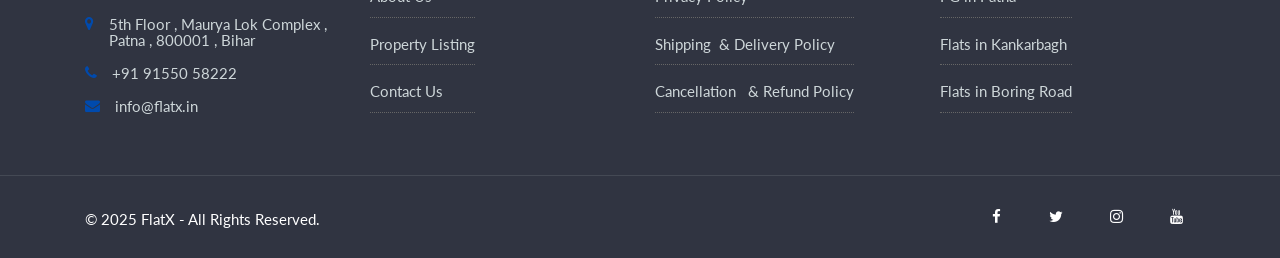
==== commit 944d6bb8: "refactor: clean up HTML structure and improve Listing styles for consistency" ====
--- a/index.html
+++ b/index.html
@@ -58,7 +58,7 @@
 
 
 
-
+    
 
 
 
@@ -109,7 +109,7 @@
                                     <a href="/about">About</a>
                                 </li>
                                 <li>
-                                    <a href="https://platform.flatx.in">Listing</a>
+                                    <a href="https://platform.flatx.in">  Listing</a>
                                 </li>
                                 <li><a href="/contact-us">Contact</a></li>
 
@@ -132,12 +132,16 @@
 
                     <!-- Right Side Content / End -->
                     <div class="header-user-menu user-menu add">
-                        <div class="header-user-name">
-                            <span><a href="https://platform.flatx.in" class="button border">Listing<i
+                        <!-- <div class="header-user-name"> -->
+                            <span><a href="https://platform.flatx.in" class="button border"> Listing<i
                                     class="fas fa-laptop-house ml-2"></i></a></span>
-                        </div>
+                        <!-- </div> -->
                     
                     </div>
+
+
+
+                 
                     <!-- Right Side Content / End -->
 
 
--- a/css/menu.css
+++ b/css/menu.css
@@ -177,7 +177,7 @@
     padding-right: 0;
 }
 a.button.border {
-    border: 1px solid #274abb;
+    border: 1px solid #004aad;
 }
 a.button.border {
     background-color: transparent;
@@ -188,7 +188,9 @@
 a.button.border, a.button {
     background-color: #004aad;
     top: 0;
-    padding: 10px 20px;
+    text-align: center;
+    left: 37px;
+    padding: 10px;
     color: #fff;
     position: relative;
     text-decoration: none;
@@ -1277,7 +1279,8 @@
     width: 50px;
     display: none;
     position: relative;
-    margin: 0 0 23px 0;
+    /* margin: 0 0 23px 0; */
+    margin-top: 8px;
     background-color: #eee;
     border-radius: 4px;
     cursor: pointer;
@@ -1548,6 +1551,8 @@
 }
 @media only screen and (max-width: 575px) {
     #logo img {
-        margin-right: 60px;
-    }
-}
+        margin-top:-10px;
+        width: 75px;
+        
+    }
+}
--- a/css/styles.css
+++ b/css/styles.css
@@ -7893,7 +7893,7 @@
 @media screen and (max-width: 991px) {
   .hd-white a.button.border,
   .hd-whitea.button {
-    width: 240px;
+    width: 100px;
   }
 }
 .right-side.sign {
@@ -8965,7 +8965,7 @@
 
   a.button.border,
   a.button {
-    width: 85px;
+    width: 100px;
   }
 }
 @media only screen and (max-width: 767px) {
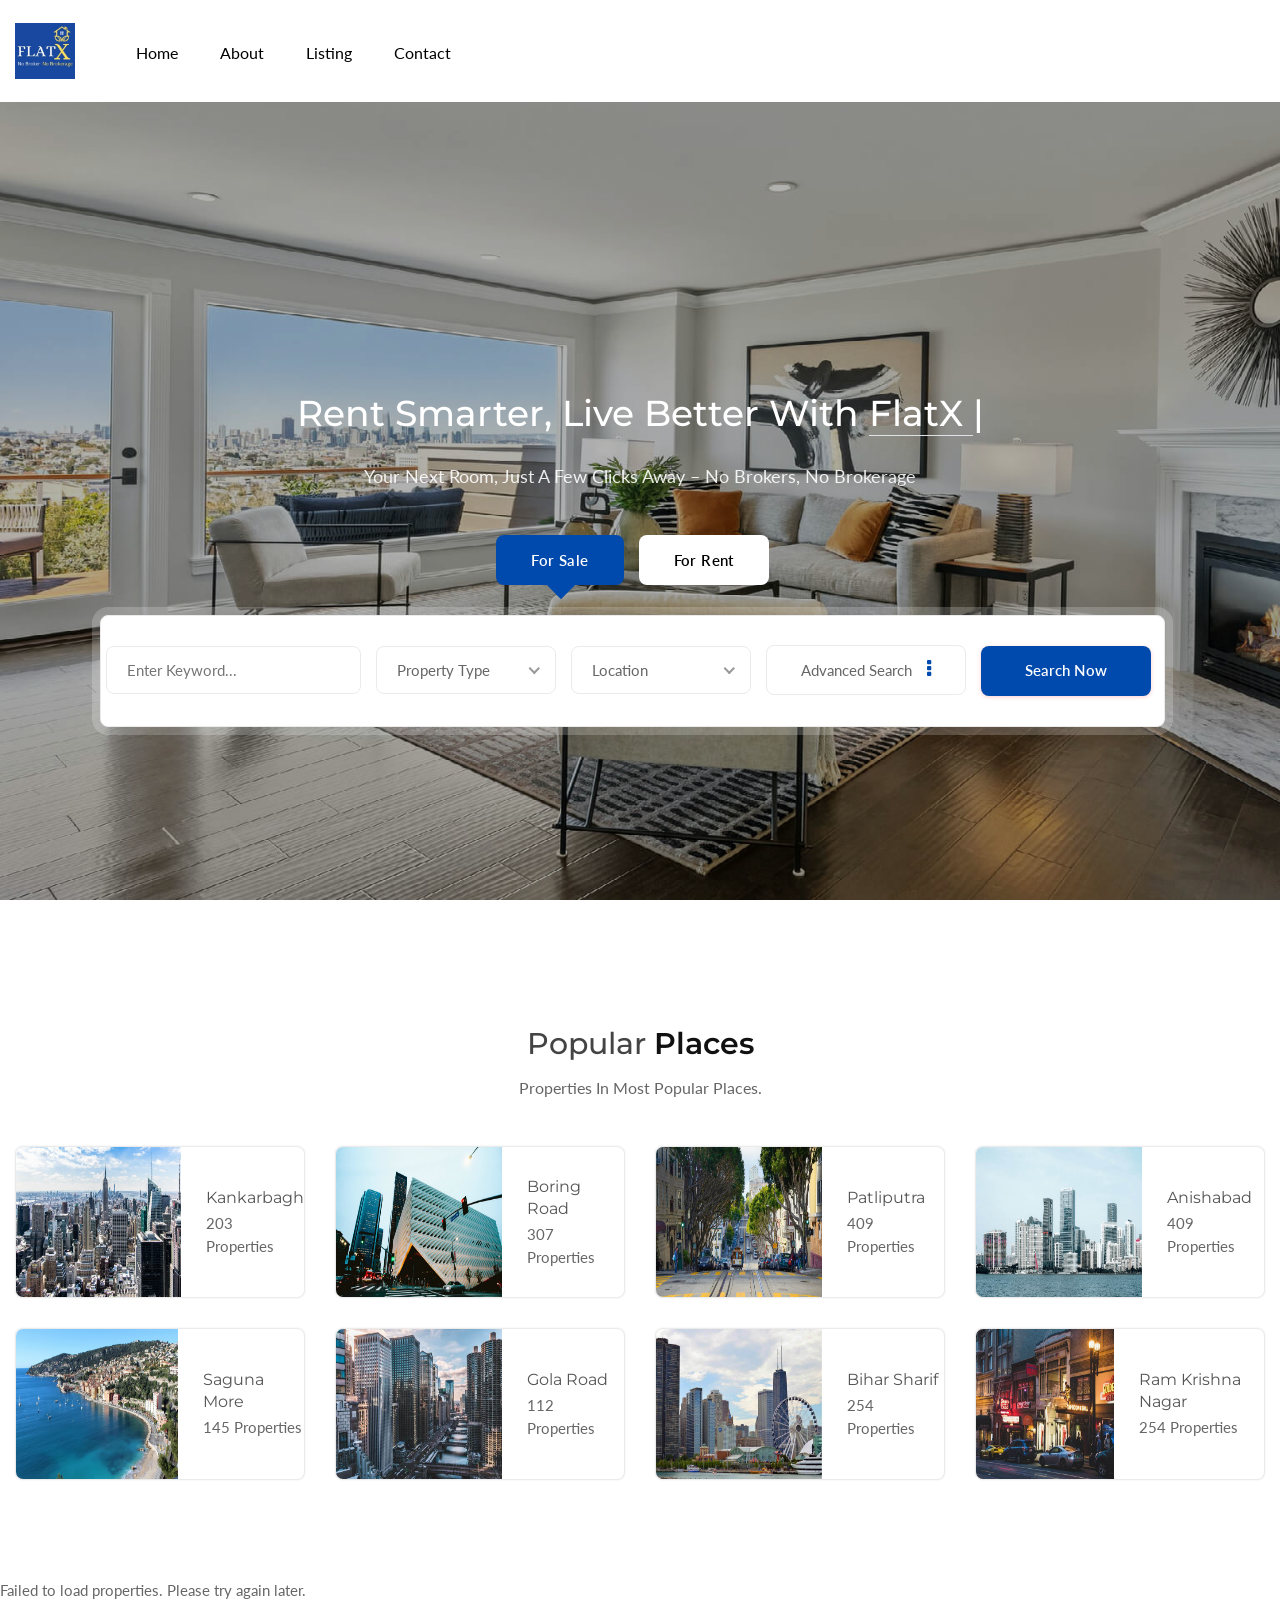
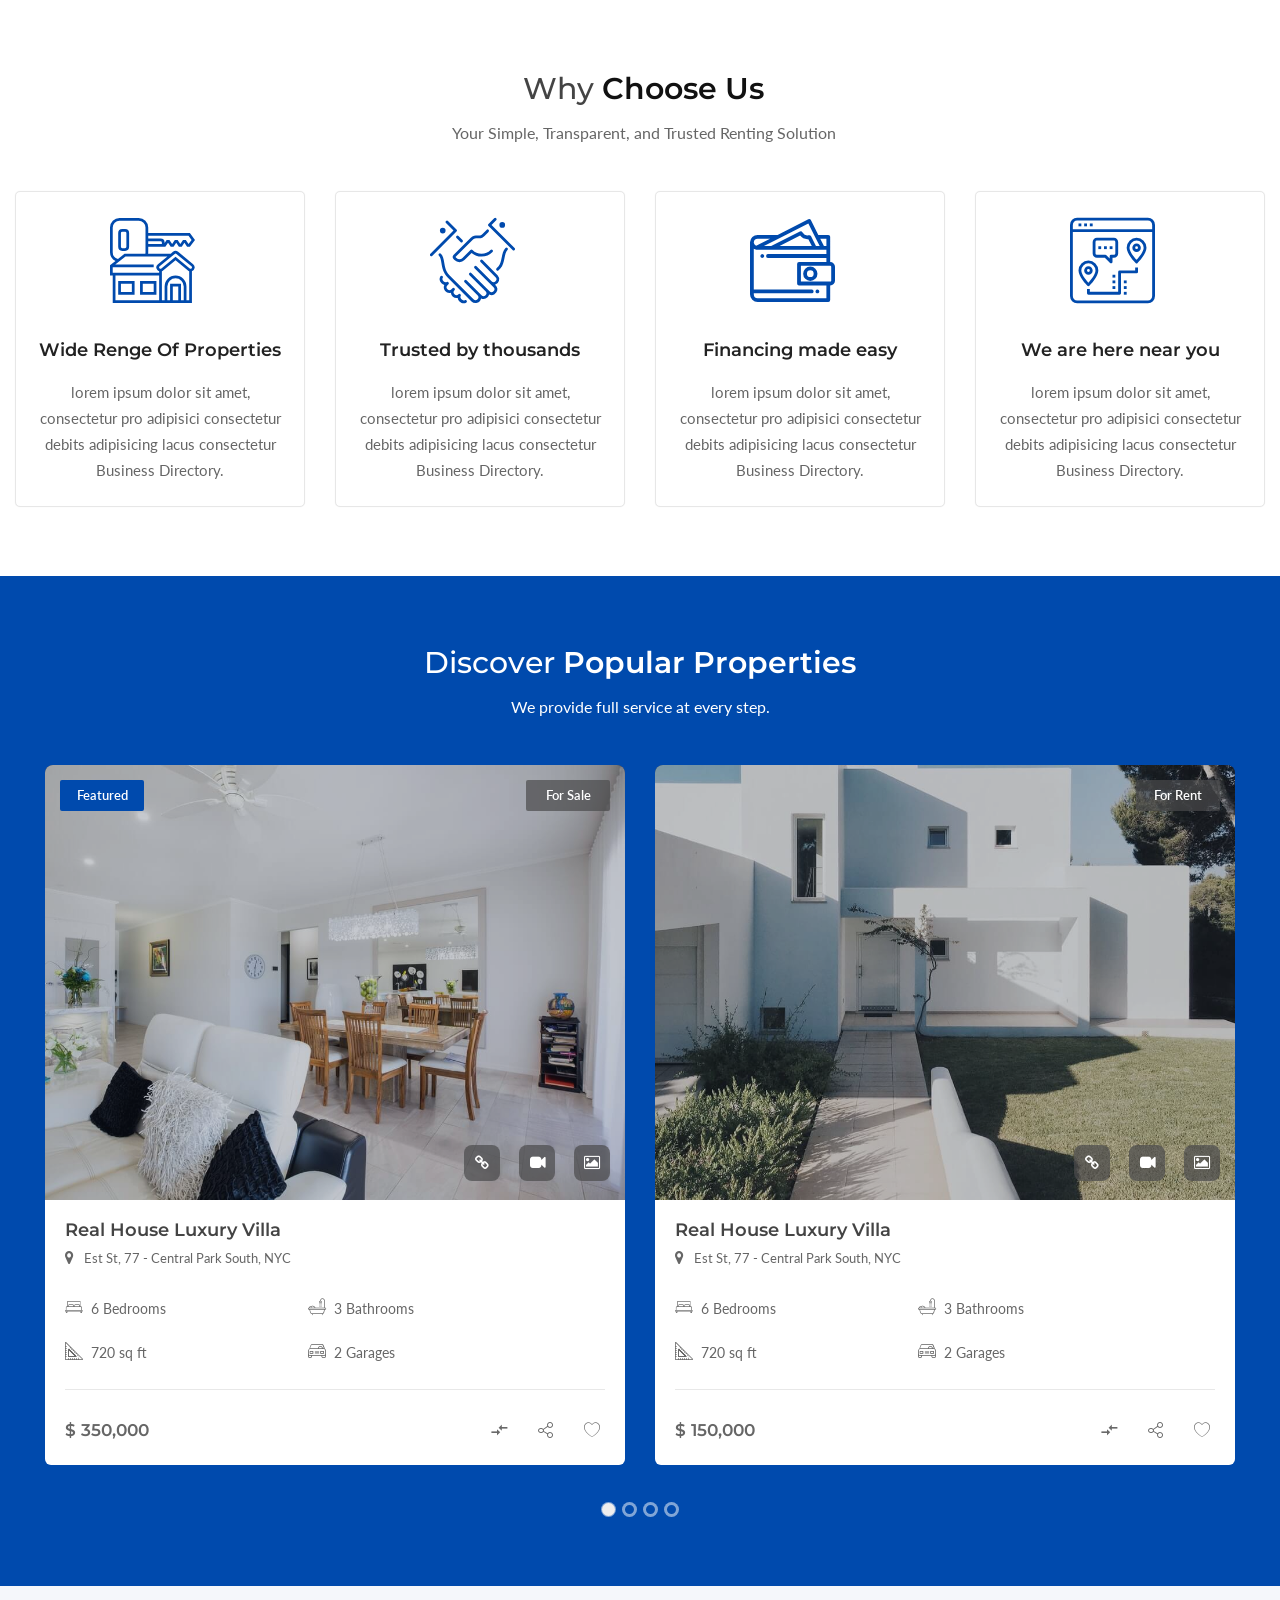
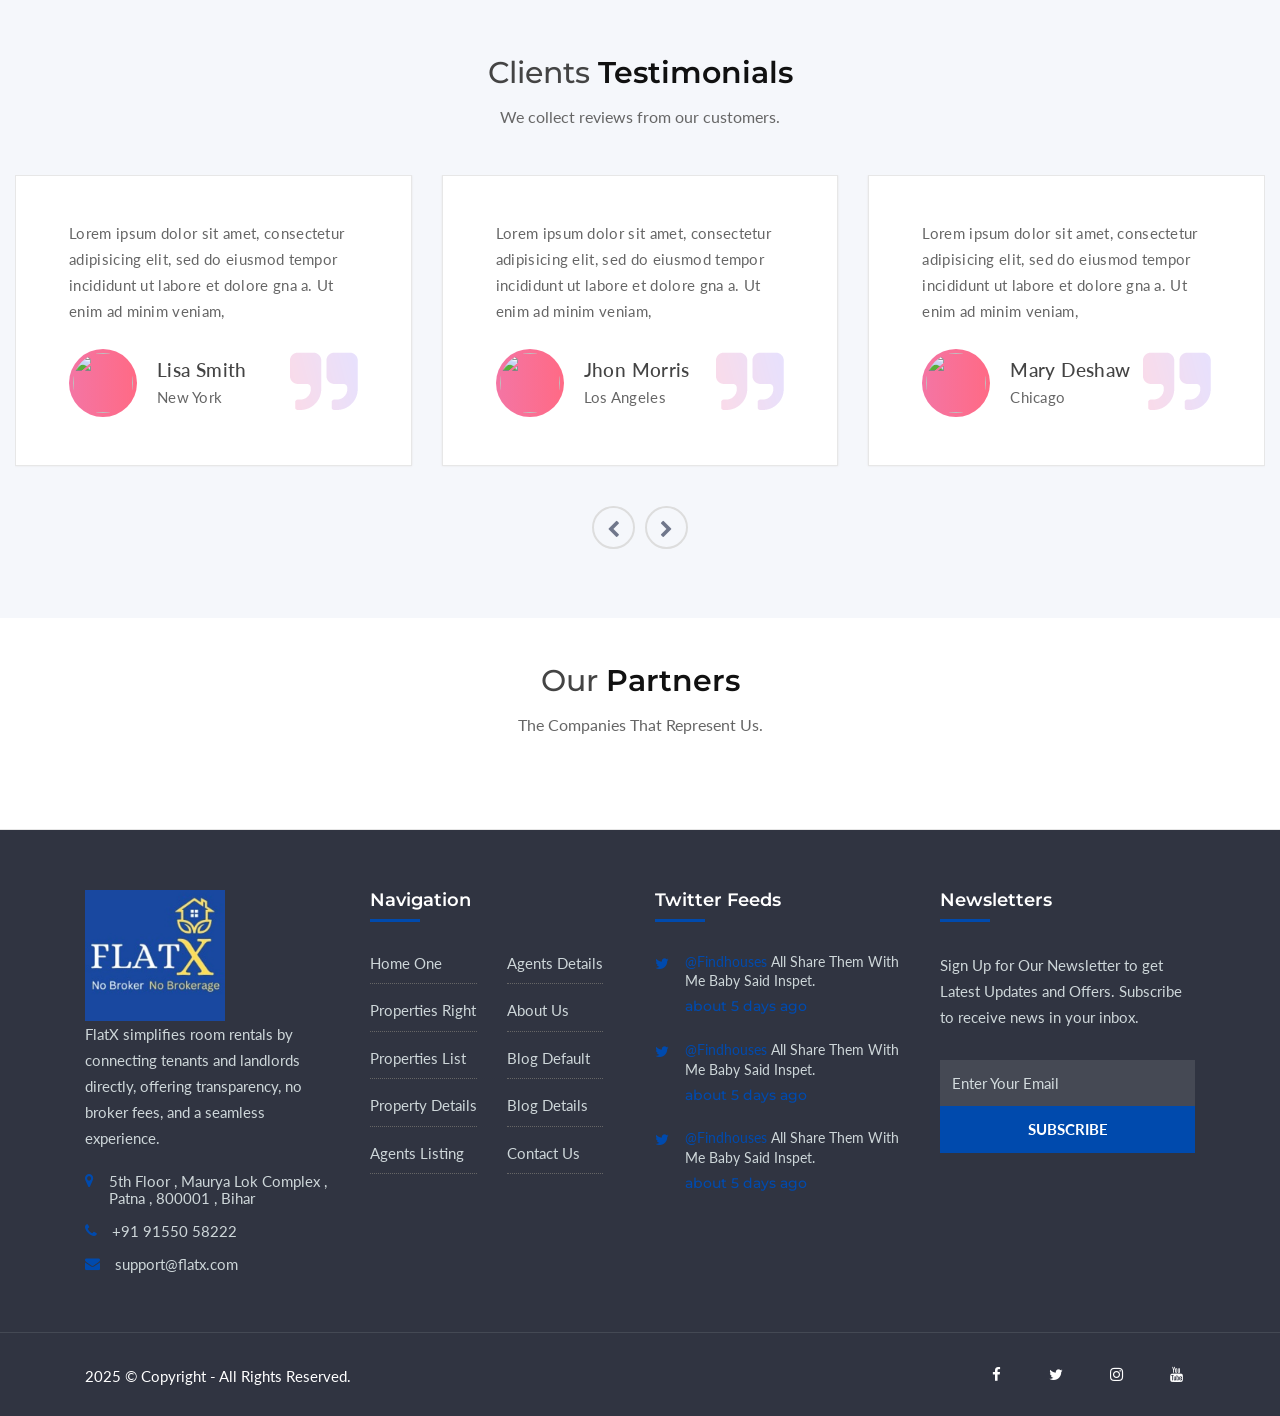
==== commit ee1cc4db: "Implement property listing feature with responsive design and API integration" ====
--- a/index.html
+++ b/index.html
@@ -11,6 +11,136 @@
     <!-- FAVICON -->
     <link rel="shortcut icon" type="image/x-icon" href="images/flatx-images/favicon.ico">
     <link rel="stylesheet" href="css/jquery-ui.css">
+
+
+    <style>
+.properties-grid {
+  display: flex;
+  flex-wrap: wrap;
+  gap: 20px;
+  padding-left: 2.3rem ;
+  /* align-items: center;
+  justify-content: center; */
+}
+
+.property-card {
+  display: flex;
+  width: 48%;
+  border: 1px solid #ddd;
+  border-radius: 10px;
+  overflow: hidden;
+  background: white;
+  box-shadow: 0px 4px 6px rgba(0, 0, 0, 0.1);
+}
+.property-image {
+  position: relative;
+  width: 40%;
+}
+
+/* .property-image img {
+  width: 100%;
+  height: 100%;
+  object-fit: cover;
+} */
+
+.badge {
+  position: absolute;
+  top: 10px;
+  left: 10px;
+  background: gray;
+  color: white;
+  padding: 5px 10px;
+  border-radius: 5px;
+  font-size: 12px;
+}
+
+.featured {
+  background: red;
+}
+
+.for-sale {
+  background: green;
+}
+
+.for-rent {
+  background: blue;
+}
+
+.image-icons {
+  position: absolute;
+  bottom: 10px;
+  right: 10px;
+  display: flex;
+  gap: 5px;
+}
+
+.image-icons i {
+  background: rgba(0, 0, 0, 0.7);
+  color: white;
+  padding: 5px;
+  border-radius: 50%;
+}
+
+.property-details {
+  width: 100%;
+  padding: 15px;
+}
+
+.property-info {
+  display: flex;
+  flex-wrap: wrap;
+  gap: 20px;
+  font-size: 14px;
+  color: #555;
+  margin-top: 2rem;
+}
+
+.property-footer {
+  display: flex;
+  justify-content: space-between;
+  align-items: center;
+  margin-top: 10px;
+  padding: 15px;
+}
+.property-image{
+    width: 40%;
+}
+.property-image img{
+    width: 100%;
+    height: 250px;
+}
+.property-details-inner{
+    width: 60%;
+}
+
+
+
+.icons i {
+  cursor: pointer;
+  margin-left: 10px;
+}
+
+@media (max-width: 768px) {
+ .properties-grid {
+    padding-left: 0rem !important;
+ }
+ .property-card{
+    width: 100% !important;
+ }
+
+    
+}
+
+</style>
+
+
+    <script src="https://floww0.blob.core.windows.net/websitegraphics/codes/resource/js/vue.js"></script>
+    <script src="https://floww0.blob.core.windows.net/websitegraphics/codes/resource/js/axios.min.js"></script>
+    <link rel="stylesheet" type="text/css"
+        href="https://cdnjs.cloudflare.com/ajax/libs/font-awesome/6.6.0/css/all.min.css" />
+
+
+
     <!-- GOOGLE FONTS -->
     <link href="https://fonts.googleapis.com/css?family=Lato:300,300i,400,400i%7CMontserrat:600,800" rel="stylesheet">
     <!-- FONT AWESOME -->
@@ -32,44 +162,6 @@
     <link rel="stylesheet" href="css/styles.css">
     <link rel="stylesheet" href="css/maps.css">
     <link rel="stylesheet" id="color" href="css/colors/pink.css">
-
-
-    <style>
-        .whats-app {
-            position: fixed;
-            width: 60px;
-            height: 60px;
-            bottom: 40px;
-            right: 15px;
-            background-color: #25d366;
-            color: #FFF;
-            border-radius: 50px;
-            text-align: center;
-            font-size: 30px;
-            box-shadow: 2px 2px 3px #999;
-            z-index: 100;
-        }
-
-        .my-float {
-            margin-top: 16px;
-        }
-    </style>
-
-
-
-
-    
-
-
-
-    <!-- cdn link -->
-    <!-- <script src="https://floww0.blob.core.windows.net/websitegraphics/codes/resource/js/vue.js"></script> -->
-    <!-- <script src="https://unpkg.com/vue@3.2.47/dist/vue.global.js"></script> -->
-
-    <script src="https://floww0.blob.core.windows.net/websitegraphics/codes/resource/js/axios.min.js"></script>
-
-
-
 </head>
 
 <body class="homepage-9 hp-6 homepage-1 mh">
@@ -78,16 +170,15 @@
         <!-- START SECTION HEADINGS -->
         <!-- Header Container
         ================================================== -->
-        <header id="header-container" class="header head-tr">
+        <header id="header-container">
             <!-- Header -->
-            <div id="header" class="head-tr bottom">
+            <div id="header">
                 <div class="container container-header">
                     <!-- Left Side Content -->
                     <div class="left-side">
                         <!-- Logo -->
                         <div id="logo">
-                            <a href="/"><img src="images/flatx-images/flatx-new.png" alt="flatX"
-                                    data-sticky-logo="images/flatx-images/flatx-new.png" />
+                            <a href="index.html"><img src="images/flatx-images/logo-flatx.jpeg" alt="flatX" />
                             </a>
                         </div>
                         <!-- Mobile Navigation -->
@@ -99,53 +190,297 @@
                             </button>
                         </div>
                         <!-- Main Navigation -->
-                        <nav id="navigation" class="style-1 head-tr">
+                        <nav id="navigation" class="style-1">
                             <ul id="responsive">
                                 <li>
                                     <a href="/">Home</a>
+                                    <!-- <ul>
+                          <li>
+                            <a href="#">Home Map</a>
+                            <ul>
+                              <li><a href="index-9.html">Home Map Style 1</a></li>
+                              <li><a href="index-12.html">Home Map Style 2</a></li>
+                            </ul>
+                          </li>
+                          <li>
+                            <a href="#">Home Image</a>
+                            <ul>
+                              <li><a href="index.html">Modern Home</a></li>
+                              <li><a href="index-2.html">Home Boxed Image</a></li>
+                              <li><a href="index-3.html">Home Modern Image</a></li>
+                              <li>
+                                <a href="index-5.html">Home Minimalist Style</a>
+                              </li>
+                              <li>
+                                <a href="index-6.html">Home Parallax Image</a>
+                              </li>
+                              <li><a href="index-8.html">Home Search Form</a></li>
+                              <li><a href="index-10.html">Modern Full Image</a></li>
+                              <li><a href="index-15.html">Home Typed Image</a></li>
+                              <li>
+                                <a href="index-17.html">Modern Parallax Image</a>
+                              </li>
+                              <li>
+                                <a href="index-18.html">Image Filter Search</a>
+                              </li>
+                              <li>
+                                <a href="index-21.html">Parallax Image video</a>
+                              </li>
+                              <li><a href="index-23.html">Home Image</a></li>
+                              <li><a href="index-24.html">Image and video</a></li>
+                            </ul>
+                          </li>
+                          <li>
+                            <a href="#">Home Video</a>
+                            <ul>
+                              <li><a href="index-4.html">Home Video Image</a></li>
+                              <li><a href="index-7.html">Home Video</a></li>
+                              <li><a href="index-20.html">Home Modern Video</a></li>
+                            </ul>
+                          </li>
+                          <li>
+                            <a href="#">Home Slider</a>
+                            <ul>
+                              <li>
+                                <a href="index-11.html">Slider Presentation 2</a>
+                              </li>
+                              <li>
+                                <a href="index-16.html">Slider Presentation 3</a>
+                              </li>
+                              <li>
+                                <a href="index-19.html">Home Modern Slider</a>
+                              </li>
+                              <li><a href="index-22.html">Home Image Slider</a></li>
+                            </ul>
+                          </li>
+                          <li>
+                            <a href="#">Home Styles</a>
+                            <ul>
+                              <li><a href="index-13.html">Home Style Dark</a></li>
+                              <li><a href="index-14.html">Home Style White</a></li>
+                            </ul>
+                          </li>
+                        </ul> -->
                                 </li>
                                 <li>
                                     <!-- <a href="/properties">Listing</a> -->
-                                    <a href="/about">About</a>
+                                    <a href="/about.html">About</a>
+
+                                    <!-- <ul>
+                          <li>
+                            <a href="#">Listing Grid</a>
+                            <ul>
+                              <li>
+                                <a href="properties-grid-1.html">Grid View 1</a>
+                              </li>
+                              <li>
+                                <a href="properties-grid-2.html">Grid View 2</a>
+                              </li>
+                              <li>
+                                <a href="properties-grid-3.html">Grid View 3</a>
+                              </li>
+                              <li>
+                                <a href="properties-grid-4.html">Grid View 4</a>
+                              </li>
+                              <li>
+                                <a href="properties-full-grid-1.html">Grid Fullwidth 1</a>
+                              </li>
+                              <li>
+                                <a href="properties-full-grid-2.html">Grid Fullwidth 2</a>
+                              </li>
+                              <li>
+                                <a href="properties-full-grid-3.html">Grid Fullwidth 3</a>
+                              </li>
+                            </ul>
+                          </li>
+                          <li>
+                            <a href="#">Listing List</a>
+                            <ul>
+                              <li>
+                                <a href="properties-full-list-1.html">List View 1</a>
+                              </li>
+                              <li>
+                                <a href="properties-list-1.html">List View 2</a>
+                              </li>
+                              <li>
+                                <a href="properties-full-list-2.html">List View 3</a>
+                              </li>
+                              <li>
+                                <a href="properties-list-2.html">List View 4</a>
+                              </li>
+                            </ul>
+                          </li>
+                          <li>
+                            <a href="#">Listing Map</a>
+                            <ul>
+                              <li>
+                                <a href="properties-half-map-1.html">Half Map 1</a>
+                              </li>
+                              <li>
+                                <a href="properties-half-map-2.html">Half Map 2</a>
+                              </li>
+                              <li>
+                                <a href="properties-half-map-3.html">Half Map 3</a>
+                              </li>
+                              <li>
+                                <a href="properties-top-map-1.html">Top Map 1</a>
+                              </li>
+                              <li>
+                                <a href="properties-top-map-2.html">Top Map 2</a>
+                              </li>
+                              <li>
+                                <a href="properties-top-map-3.html">Top Map 3</a>
+                              </li>
+                            </ul>
+                          </li>
+                          <li>
+                            <a href="#">Agent View</a>
+                            <ul>
+                              <li>
+                                <a href="agents-listing-grid.html">Agent View 1</a>
+                              </li>
+                              <li>
+                                <a href="agents-listing-row.html">Agent View 2</a>
+                              </li>
+                              <li>
+                                <a href="agents-listing-row-2.html">Agent View 3</a>
+                              </li>
+                              <li>
+                                <a href="agent-details.html">Agent Details</a>
+                              </li>
+                            </ul>
+                          </li>
+                          <li>
+                            <a href="#">Agencies View</a>
+                            <ul>
+                              <li>
+                                <a href="agencies-listing-1.html">Agencies View 1</a>
+                              </li>
+                              <li>
+                                <a href="agencies-listing-2.html">Agencies View 2</a>
+                              </li>
+                              <li>
+                                <a href="agencies-details.html">Agencies Details</a>
+                              </li>
+                            </ul>
+                          </li>
+                        </ul> -->
                                 </li>
                                 <li>
-                                    <a href="https://platform.flatx.in">  Listing</a>
+
+                                    <a href="/properties">Listing</a>
+                                    <!-- <ul>
+                          <li>
+                            <a href="single-property-1.html">Single Property 1</a>
+                          </li>
+                          <li>
+                            <a href="single-property-2.html">Single Property 2</a>
+                          </li>
+                          <li>
+                            <a href="single-property-3.html">Single Property 3</a>
+                          </li>
+                          <li>
+                            <a href="single-property-4.html">Single Property 4</a>
+                          </li>
+                          <li>
+                            <a href="single-property-5.html">Single Property 5</a>
+                          </li>
+                          <li>
+                            <a href="single-property-6.html">Single Property 6</a>
+                          </li>
+                        </ul> -->
                                 </li>
-                                <li><a href="/contact-us">Contact</a></li>
-
+                                <!-- <li>
+                        <a href="#">Pages</a>
+                        <ul>
+                          <li>
+                            <a href="#">Shop</a>
+                            <ul>
+                              <li>
+                                <a href="shop-with-sidebar.html">Product Sidebar</a>
+                              </li>
+                              <li>
+                                <a href="shop-full-page.html">Product Fullpage</a>
+                              </li>
+                              <li><a href="shop-single.html">Product Single</a></li>
+                              <li>
+                                <a href="shop-checkout.html">Checkout Page</a>
+                              </li>
+                              <li><a href="shop-order.html">Order Page</a></li>
+                            </ul>
+                          </li>
+                          <li>
+                            <a href="#">User Panel</a>
+                            <ul>
+                              <li><a href="dashboard.html">Dashboard</a></li>
+                              <li><a href="user-profile.html">User Profile</a></li>
+                              <li><a href="my-listings.html">My Properties</a></li>
+                              <li>
+                                <a href="favorited-listings.html">Favorited Properties</a>
+                              </li>
+                              <li><a href="add-property.html">Add Property</a></li>
+                              <li>
+                                <a href="payment-method.html">Payment Method</a>
+                              </li>
+                              <li><a href="invoice.html">Invoice</a></li>
+                              <li>
+                                <a href="change-password.html">Change Password</a>
+                              </li>
+                            </ul>
+                          </li>
+                          <li><a href="about.html">About Us</a></li>
+                          <li><a href="faq.html">Faq</a></li>
+                          <li><a href="pricing-table.html">Pricing Tables</a></li>
+                          <li><a href="404.html">Page 404</a></li>
+                          <li><a href="login.html">Login</a></li>
+                          <li><a href="register.html">Register</a></li>
+                          <li><a href="coming-soon.html">Coming Soon</a></li>
+                          <li>
+                            <a href="under-construction.html">Under Construction</a>
+                          </li>
+                          <li><a href="ui-element.html">UI Elements</a></li>
+                        </ul>
+                      </li> -->
+                                <!-- <li>
+                        <a href="#">Blog</a>
+                        <ul>
+                          <li>
+                            <a href="#">Grid Layout</a>
+                            <ul>
+                              <li><a href="blog-full-grid.html">Full Grid</a></li>
+                              <li>
+                                <a href="blog-grid-sidebar.html">With Sidebar</a>
+                              </li>
+                            </ul>
+                          </li>
+                          <li>
+                            <a href="#">List Layout</a>
+                            <ul>
+                              <li><a href="blog-full-list.html">Full List</a></li>
+                              <li>
+                                <a href="blog-list-sidebar.html">With Sidebar</a>
+                              </li>
+                            </ul>
+                          </li>
+                          <li><a href="blog-details.html">Blog Details</a></li>
+                        </ul>
+                      </li> -->
+                                <li><a href="contact-us.html">Contact</a></li>
+                                <!-- <li class="d-none d-xl-none d-block d-lg-block">
+                        <a href="login.html">Login</a>
+                      </li>
+                      <li class="d-none d-xl-none d-block d-lg-block">
+                        <a href="register.html">Register</a>
+                      </li>
+                      <li class="d-none d-xl-none d-block d-lg-block mt-5 pb-4 ml-5 border-bottom-0">
+                        <a href="add-property.html" class="button border btn-lg btn-block text-center">Add Listing<i
+                            class="fas fa-laptop-house ml-2"></i></a>
+                      </li> -->
                             </ul>
                         </nav>
                         <!-- Main Navigation / End -->
                     </div>
                     <!-- Left Side Content / End -->
-
-                    <!-- Right Side Content / End -->
-                    <!-- <div class="right-side d-none d-none d-lg-none d-xl-flex">
-                        
-                        <div class="header-widget">
-                            <a href="https://platform.flatx.in" class="button border">Listing<i
-                                    class="fas fa-laptop-house ml-2"></i></a>
-                        </div>
-                        
-                    </div> -->
-                    <!-- Right Side Content / End -->
-
-                    <!-- Right Side Content / End -->
-                    <div class="header-user-menu user-menu add">
-                        <!-- <div class="header-user-name"> -->
-                            <span><a href="https://platform.flatx.in" class="button border"> Listing<i
-                                    class="fas fa-laptop-house ml-2"></i></a></span>
-                        <!-- </div> -->
-                    
-                    </div>
-
-
-
-                 
-                    <!-- Right Side Content / End -->
-
-
-
                 </div>
             </div>
             <!-- Header / End -->
@@ -176,51 +511,369 @@
                                     <div class="banner-search-wrap">
                                         <ul class="nav nav-tabs rld-banner-tab">
                                             <li class="nav-item">
-                                                <a class="nav-link active" data-toggle="tab" href="#tabs_1">For Rent</a>
-                                            </li>
-                                            <!-- <li class="nav-item">
+                                                <a class="nav-link active" data-toggle="tab" href="#tabs_1">For Sale</a>
+                                            </li>
+                                            <li class="nav-item">
                                                 <a class="nav-link" data-toggle="tab" href="#tabs_2">For Rent</a>
-                                            </li> -->
+                                            </li>
                                         </ul>
                                         <div class="tab-content">
                                             <div class="tab-pane fade show active" id="tabs_1">
-                                                <div class="rld-main-search" style="width: fit-content;margin: auto;">
+                                                <div class="rld-main-search">
                                                     <div class="row">
                                                         <div class="rld-single-input">
-                                                            <input type="text" placeholder="Search by title or address"
-                                                                id="searchQuery">
+                                                            <input type="text" placeholder="Enter Keyword...">
                                                         </div>
                                                         <div class="rld-single-select ml-22">
-                                                            <select class="select single-select" id="categoryDropdown">
+                                                            <select class="select single-select">
                                                                 <option value="">Property Type</option>
                                                                 <option value="Flat">Flat</option>
                                                                 <option value="PG">PG</option>
                                                             </select>
                                                         </div>
-
-                                                        <!--  -->
                                                         <div class="rld-single-select">
-                                                            <select class="select single-select mr-8" id="cityDropdown">
-                                                                <option value="">Location</option>
-                                                                <option value="Patna">Patna</option>
-                                                                <option value="Delhi">Delhi</option>
-                                                                <!-- <option value="Kankarbagh">Kankarbagh</option>
-                                                                <option value="Boring Road">Boring Road</option>
-                                                                <option value="Maurya Lok Complex">Maurya Lok Complex -->
-                                                                </option>
+                                                            <select class="select single-select mr-0">
+                                                                <option value="1">Location</option>
+                                                                <option value="2">Los Angeles</option>
+                                                                <option value="3">Chicago</option>
+                                                                <option value="3">Philadelphia</option>
+                                                                <option value="3">San Francisco</option>
+                                                                <option value="3">Miami</option>
+                                                                <option value="3">Houston</option>
+                                                            </select>
+                                                        </div>
+                                                        <div class="dropdown-filter"><span>Advanced Search</span></div>
+                                                        <div class="col-xl-2 col-lg-2 col-md-4 pl-0">
+                                                            <a class="btn btn-yellow" href="#">Search Now</a>
+                                                        </div>
+                                                        <!-- <div class="explore__form-checkbox-list full-filter">
+                                                            <div class="row">
+                                                                <div class="col-lg-4 col-md-6 py-1 pr-30 pl-0">
+                                                                   Form Property Status 
+                                                                    <div class="form-group categories">
+                                                                        <div class="nice-select form-control wide"
+                                                                            tabindex="0"><span class="current"><i
+                                                                                    class="fa fa-home"></i>Property
+                                                                                Status</span>
+                                                                            <ul class="list">
+                                                                                <li data-value="1"
+                                                                                    class="option selected ">For Sale
+                                                                                </li>
+                                                                                <li data-value="2" class="option">For
+                                                                                    Rent</li>
+                                                                            </ul>
+                                                                        </div>
+                                                                    </div>
+                                                                   
+                                                                </div>
+                                                                <div class="col-lg-4 col-md-6 py-1 pr-30 pl-0 ">
+                                                                  
+                                                                    <div class="form-group beds">
+                                                                        <div class="nice-select form-control wide"
+                                                                            tabindex="0"><span class="current"><i
+                                                                                    class="fa fa-bed"
+                                                                                    aria-hidden="true"></i>
+                                                                                Bedrooms</span>
+                                                                            <ul class="list">
+                                                                                <li data-value="1"
+                                                                                    class="option selected">1</li>
+                                                                                <li data-value="2" class="option">2</li>
+                                                                                <li data-value="3" class="option">3</li>
+                                                                                <li data-value="3" class="option">4</li>
+                                                                                <li data-value="3" class="option">5</li>
+                                                                                <li data-value="3" class="option">6</li>
+                                                                                <li data-value="3" class="option">7</li>
+                                                                                <li data-value="3" class="option">8</li>
+                                                                                <li data-value="3" class="option">9</li>
+                                                                                <li data-value="3" class="option">10
+                                                                                </li>
+                                                                            </ul>
+                                                                        </div>
+                                                                    </div>
+                                                                  
+                                                                </div>
+                                                                <div class="col-lg-4 col-md-6 py-1 pr-30 pl-0">
+                                                                   
+                                                                    <div class="form-group bath">
+                                                                        <div class="nice-select form-control wide"
+                                                                            tabindex="0"><span class="current"><i
+                                                                                    class="fa fa-bath"
+                                                                                    aria-hidden="true"></i>
+                                                                                Bathrooms</span>
+                                                                            <ul class="list">
+                                                                                <li data-value="1"
+                                                                                    class="option selected">1</li>
+                                                                                <li data-value="2" class="option">2</li>
+                                                                                <li data-value="3" class="option">3</li>
+                                                                                <li data-value="3" class="option">4</li>
+                                                                                <li data-value="3" class="option">5</li>
+                                                                                <li data-value="3" class="option">6</li>
+                                                                                <li data-value="3" class="option">7</li>
+                                                                                <li data-value="3" class="option">8</li>
+                                                                                <li data-value="3" class="option">9</li>
+                                                                                <li data-value="3" class="option">10
+                                                                                </li>
+                                                                            </ul>
+                                                                        </div>
+                                                                    </div>
+                                                                   
+                                                                </div>
+                                                                <div
+                                                                    class="col-lg-5 col-md-12 col-sm-12 py-1 pr-30 mr-5 sld d-none d-lg-none d-xl-flex">
+                                                                   
+                                                                    <div class="main-search-field-2">
+                                                                        
+                                                                        <div class="range-slider">
+                                                                            <label>Area Size</label>
+                                                                            <div id="area-range" data-min="0"
+                                                                                data-max="1300" data-unit="sq ft"></div>
+                                                                            <div class="clearfix"></div>
+                                                                        </div>
+                                                                        <br>
+                                                                    
+                                                                        <div class="range-slider">
+                                                                            <label>Price Range</label>
+                                                                            <div id="price-range" data-min="0"
+                                                                                data-max="600000" data-unit="$"></div>
+                                                                            <div class="clearfix"></div>
+                                                                        </div>
+                                                                    </div>
+                                                                </div>
+                                                                <div
+                                                                    class="col-lg-3 col-md-6 col-sm-12 py-1 pr-30 d-none d-lg-none d-xl-flex">
+                                                                    
+                                                                    <div
+                                                                        class="checkboxes one-in-row margin-bottom-10 ch-1">
+                                                                        <input id="check-2" type="checkbox"
+                                                                            name="check">
+                                                                        <label for="check-2">Air Conditioning</label>
+                                                                        <input id="check-3" type="checkbox"
+                                                                            name="check">
+                                                                        <label for="check-3">Swimming Pool</label>
+                                                                        <input id="check-4" type="checkbox"
+                                                                            name="check">
+                                                                        <label for="check-4">Central Heating</label>
+                                                                        <input id="check-5" type="checkbox"
+                                                                            name="check">
+                                                                        <label for="check-5">Laundry Room</label>
+                                                                        <input id="check-6" type="checkbox"
+                                                                            name="check">
+                                                                        <label for="check-6">Gym</label>
+                                                                        <input id="check-7" type="checkbox"
+                                                                            name="check">
+                                                                        <label for="check-7">Alarm</label>
+                                                                        <input id="check-8" type="checkbox"
+                                                                            name="check">
+                                                                        <label for="check-8">Window Covering</label>
+                                                                    </div>
+                                                                
+                                                                </div>
+                                                                <div
+                                                                    class="col-lg-3 col-md-6 col-sm-12 py-1 pr-30 d-none d-lg-none d-xl-flex">
+                                                                  
+                                                                    <div
+                                                                        class="checkboxes one-in-row margin-bottom-10 ch-2">
+                                                                        <input id="check-9" type="checkbox"
+                                                                            name="check">
+                                                                        <label for="check-9">WiFi</label>
+                                                                        <input id="check-10" type="checkbox"
+                                                                            name="check">
+                                                                        <label for="check-10">TV Cable</label>
+                                                                        <input id="check-11" type="checkbox"
+                                                                            name="check">
+                                                                        <label for="check-11">Dryer</label>
+                                                                        <input id="check-12" type="checkbox"
+                                                                            name="check">
+                                                                        <label for="check-12">Microwave</label>
+                                                                        <input id="check-13" type="checkbox"
+                                                                            name="check">
+                                                                        <label for="check-13">Washer</label>
+                                                                        <input id="check-14" type="checkbox"
+                                                                            name="check">
+                                                                        <label for="check-14">Refrigerator</label>
+                                                                        <input id="check-15" type="checkbox"
+                                                                            name="check">
+                                                                        <label for="check-15">Outdoor Shower</label>
+                                                                    </div>
+                                                                  
+                                                                </div>
+                                                            </div>
+                                                        </div>   -->
+                                                    </div>
+                                                </div>
+                                            </div>
+                                            <div class="tab-pane fade" id="tabs_2">
+                                                <div class="rld-main-search">
+                                                    <div class="row">
+                                                        <div class="rld-single-input">
+                                                            <input type="text" placeholder="Enter Keyword...">
+                                                        </div>
+                                                        <div class="rld-single-select ml-22">
+                                                            <select class="select single-select">
+                                                                <option value="1">Property Type</option>
+                                                                <option value="2">Family House</option>
+                                                                <option value="3">Apartment</option>
+                                                                <option value="3">Condo</option>
+                                                            </select>
+                                                        </div>
+                                                        <div class="rld-single-select">
+                                                            <select class="select single-select mr-0">
+                                                                <option value="1">Location</option>
+                                                                <option value="2">Los Angeles</option>
+                                                                <option value="3">Chicago</option>
+                                                                <option value="3">Philadelphia</option>
+                                                                <option value="3">San Francisco</option>
+                                                                <option value="3">Miami</option>
+                                                                <option value="3">Houston</option>
                                                             </select>
                                                         </div>
                                                         <!-- <div class="dropdown-filter"><span>Advanced Search</span></div> -->
-                                                        <div class="col-xl-2 col-lg-2 col-md-4 pl-0">
-                                                            <a class="btn btn-yellow" id="searchButton"
-                                                                target="_blank">Search
-                                                                Now</a>
-                                                        </div>
-
+                                                        <!-- <div class="col-xl-2 col-lg-2 col-md-4 pl-0">
+                                                            <a class="btn btn-yellow" href="#">Search Now</a>
+                                                        </div> -->
+                                                        <!-- <div class="explore__form-checkbox-list full-filter">
+                                                            <div class="row">
+                                                                <div class="col-lg-4 col-md-6 py-1 pr-30 pl-0">
+                                                                   
+                                                                    <div class="form-group categories">
+                                                                        <div class="nice-select form-control wide"
+                                                                            tabindex="0"><span class="current"><i
+                                                                                    class="fa fa-home"></i>Property
+                                                                                Status</span>
+                                                                            <ul class="list">
+                                                                                <li data-value="1"
+                                                                                    class="option selected ">For Sale
+                                                                                </li>
+                                                                                <li data-value="2" class="option">For
+                                                                                    Rent</li>
+                                                                            </ul>
+                                                                        </div>
+                                                                    </div>
+                                                                   
+                                                                </div>
+                                                                <div class="col-lg-4 col-md-6 py-1 pr-30 pl-0 ">
+                                                                                                                                 <div class="form-group beds">
+                                                                        <div class="nice-select form-control wide"
+                                                                            tabindex="0"><span class="current"><i
+                                                                                    class="fa fa-bed"
+                                                                                    aria-hidden="true"></i>
+                                                                                Bedrooms</span>
+                                                                            <ul class="list">
+                                                                                <li data-value="1"
+                                                                                    class="option selected">1</li>
+                                                                                <li data-value="2" class="option">2</li>
+                                                                                <li data-value="3" class="option">3</li>
+                                                                                <li data-value="3" class="option">4</li>
+                                                                                <li data-value="3" class="option">5</li>
+                                                                                <li data-value="3" class="option">6</li>
+                                                                                <li data-value="3" class="option">7</li>
+                                                                                <li data-value="3" class="option">8</li>
+                                                                                <li data-value="3" class="option">9</li>
+                                                                                <li data-value="3" class="option">10
+                                                                                </li>
+                                                                            </ul>
+                                                                        </div>
+                                                                    </div>
+                                                                                                                                  </div>
+                                                                <div class="col-lg-4 col-md-6 py-1 pl-0 pr-0">
+                                                                                                                                  <div class="form-group bath">
+                                                                        <div class="nice-select form-control wide"
+                                                                            tabindex="0"><span class="current"><i
+                                                                                    class="fa fa-bath"
+                                                                                    aria-hidden="true"></i>
+                                                                                Bathrooms</span>
+                                                                            <ul class="list">
+                                                                                <li data-value="1"
+                                                                                    class="option selected">1</li>
+                                                                                <li data-value="2" class="option">2</li>
+                                                                                <li data-value="3" class="option">3</li>
+                                                                                <li data-value="3" class="option">4</li>
+                                                                                <li data-value="3" class="option">5</li>
+                                                                                <li data-value="3" class="option">6</li>
+                                                                                <li data-value="3" class="option">7</li>
+                                                                                <li data-value="3" class="option">8</li>
+                                                                                <li data-value="3" class="option">9</li>
+                                                                                <li data-value="3" class="option">10
+                                                                                </li>
+                                                                            </ul>
+                                                                        </div>
+                                                                    </div>
+                                                                                                                                   </div>
+                                                                <div
+                                                                    class="col-lg-5 col-md-12 col-sm-12 py-1 pr-30 mr-5 sld">
+                                                                                                                                <div class="main-search-field-2">
+                                                                                                                                      <div class="range-slider">
+                                                                            <label>Area Size</label>
+                                                                            <div id="area-range-rent" data-min="0"
+                                                                                data-max="1300" data-unit="sq ft"></div>
+                                                                            <div class="clearfix"></div>
+                                                                        </div>
+                                                                        <br>
+                                                                                                                                       <div class="range-slider">
+                                                                            <label>Price Range</label>
+                                                                            <div id="price-range-rent" data-min="0"
+                                                                                data-max="600000" data-unit="$"></div>
+                                                                            <div class="clearfix"></div>
+                                                                        </div>
+                                                                    </div>
+                                                                </div>
+                                                                <div class="col-lg-3 col-md-6 col-sm-12 py-1 pr-30">
+                                                                                                                              <div
+                                                                        class="checkboxes one-in-row margin-bottom-10 ch-1">
+                                                                        <input id="check-16" type="checkbox"
+                                                                            name="check">
+                                                                        <label for="check-16">Air Conditioning</label>
+                                                                        <input id="check-17" type="checkbox"
+                                                                            name="check">
+                                                                        <label for="check-17">Swimming Pool</label>
+                                                                        <input id="check-18" type="checkbox"
+                                                                            name="check">
+                                                                        <label for="check-18">Central Heating</label>
+                                                                        <input id="check-19" type="checkbox"
+                                                                            name="check">
+                                                                        <label for="check-19">Laundry Room</label>
+                                                                        <input id="check-20" type="checkbox"
+                                                                            name="check">
+                                                                        <label for="check-20">Gym</label>
+                                                                        <input id="check-21" type="checkbox"
+                                                                            name="check">
+                                                                        <label for="check-21">Alarm</label>
+                                                                        <input id="check-22" type="checkbox"
+                                                                            name="check">
+                                                                        <label for="check-22">Window Covering</label>
+                                                                    </div>
+                                                                                                                                </div>
+                                                                <div class="col-lg-3 col-md-6 col-sm-12 py-1 pr-30">
+                                                                                                                              <div
+                                                                        class="checkboxes one-in-row margin-bottom-10 ch-2">
+                                                                        <input id="check-23" type="checkbox"
+                                                                            name="check">
+                                                                        <label for="check-23">WiFi</label>
+                                                                        <input id="check-24" type="checkbox"
+                                                                            name="check">
+                                                                        <label for="check-24">TV Cable</label>
+                                                                        <input id="check-25" type="checkbox"
+                                                                            name="check">
+                                                                        <label for="check-25">Dryer</label>
+                                                                        <input id="check-26" type="checkbox"
+                                                                            name="check">
+                                                                        <label for="check-26">Microwave</label>
+                                                                        <input id="check-27" type="checkbox"
+                                                                            name="check">
+                                                                        <label for="check-27">Washer</label>
+                                                                        <input id="check-28" type="checkbox"
+                                                                            name="check">
+                                                                        <label for="check-28">Refrigerator</label>
+                                                                        <input id="check-29" type="checkbox"
+                                                                            name="check">
+                                                                        <label for="check-29">Outdoor Shower</label>
+                                                                    </div>
+                                                                                                                                </div>
+                                                            </div>
+                                                        </div> -->
                                                     </div>
                                                 </div>
                                             </div>
-
                                         </div>
                                     </div>
                                 </div>
@@ -242,17 +895,15 @@
                 </div>
                 <div class="row">
                     <!-- Single category -->
-
                     <div class="col-xl-3 col-lg-6 col-sm-6" data-aos="fade-up" data-aos-delay="150">
                         <div class="small-category-2">
                             <div class="small-category-2-thumb img-1">
-                                <a href="https://platform.flatx.in/?query=Kankarbagh"><img
-                                        src="images/flatx-images/kankarbagh.jpeg" alt=""></a>
+                                <a href="properties-full-grid-1.html"><img src="images/popular-places/12.jpg"
+                                        alt=""></a>
                             </div>
                             <div class="sc-2-detail">
-                                <h4 class="sc-jb-title"><a href="https://platform.flatx.in/?query=Kankarbagh">Kankarbagh
-                                    </a></h4>
-                                <span>123 Properties</span>
+                                <h4 class="sc-jb-title"><a href="properties-full-grid-1.html">Kankarbagh </a></h4>
+                                <span>203 Properties</span>
                             </div>
                         </div>
                     </div>
@@ -260,13 +911,12 @@
                     <div class="col-xl-3 col-lg-6 col-sm-6" data-aos="fade-up" data-aos-delay="250">
                         <div class="small-category-2">
                             <div class="small-category-2-thumb img-2">
-                                <a href="https://platform.flatx.in/?query=boring%20road"><img
-                                        src="images/flatx-images/boring-rd.jpeg" alt=""></a>
+                                <a href="properties-full-grid-1.html"><img src="images/popular-places/13.jpg"
+                                        alt=""></a>
                             </div>
                             <div class="sc-2-detail">
-                                <h4 class="sc-jb-title"><a href="https://platform.flatx.in/?query=boring%20road">Boring
-                                        Road</a></h4>
-                                <span>37 Properties</span>
+                                <h4 class="sc-jb-title"><a href="properties-full-grid-1.html">Boring Road</a></h4>
+                                <span>307 Properties</span>
                             </div>
                         </div>
                     </div>
@@ -274,13 +924,12 @@
                     <div class="col-xl-3 col-lg-6 col-sm-6" data-aos="fade-up" data-aos-delay="350">
                         <div class="small-category-2">
                             <div class="small-category-2-thumb img-3">
-                                <a href="https://platform.flatx.in/?query=patliputra"><img
-                                        src="images/flatx-images/patliputra.jpeg" alt=""></a>
+                                <a href="properties-full-grid-1.html"><img src="images/popular-places/14.jpg"
+                                        alt=""></a>
                             </div>
                             <div class="sc-2-detail">
-                                <h4 class="sc-jb-title"><a
-                                        href="https://platform.flatx.in/?query=patliputra">Patliputra</a></h4>
-                                <span>40 Properties</span>
+                                <h4 class="sc-jb-title"><a href="properties-full-grid-1.html">Patliputra</a></h4>
+                                <span>409 Properties</span>
                             </div>
                         </div>
                     </div>
@@ -288,14 +937,11 @@
                     <div class="col-xl-3 col-lg-6 col-sm-6" data-aos="fade-up" data-aos-delay="450">
                         <div class="small-category-2">
                             <div class="small-category-2-thumb img-3">
-                                <a href="https://platform.flatx.in/?query=phulwari%20sharif"><img
-                                        src="images/flatx-images/phulwari.jpeg" alt=""></a>
+                                <a href="properties-full-grid-1.html"><img src="images/popular-places/9.jpg" alt=""></a>
                             </div>
                             <div class="sc-2-detail">
-                                <h4 class="sc-jb-title"><a
-                                        href="https://platform.flatx.in/?query=phulwari%20sharif">Phulwari Sharif</a>
-                                </h4>
-                                <span>49 Properties</span>
+                                <h4 class="sc-jb-title"><a href="properties-full-grid-1.html">Anishabad</a></h4>
+                                <span>409 Properties</span>
                             </div>
                         </div>
                     </div>
@@ -303,13 +949,12 @@
                     <div class="col-xl-3 col-lg-6 col-sm-6" data-aos="fade-up" data-aos-delay="150">
                         <div class="small-category-2 mob-mt">
                             <div class="small-category-2-thumb img-8">
-                                <a href="https://platform.flatx.in/?query=saguna%20more"><img
-                                        src="images/flatx-images/saguna-more.jpeg" alt=""></a>
+                                <a href="properties-full-grid-1.html"><img src="images/popular-places/15.jpg"
+                                        alt=""></a>
                             </div>
                             <div class="sc-2-detail">
-                                <h4 class="sc-jb-title"><a href="https://platform.flatx.in/?query=saguna%20more">Saguna
-                                        More</a></h4>
-                                <span>45 Properties</span>
+                                <h4 class="sc-jb-title"><a href="properties-full-grid-1.html">Saguna More</a></h4>
+                                <span>145 Properties</span>
                             </div>
                         </div>
                     </div>
@@ -317,13 +962,12 @@
                     <div class="col-xl-3 col-lg-6 col-sm-6" data-aos="fade-up" data-aos-delay="250">
                         <div class="small-category-2">
                             <div class="small-category-2-thumb img-10">
-                                <a href="https://platform.flatx.in/?query=gola%20road"><img
-                                        src="images/flatx-images/gola-rd.jpeg" alt=""></a>
+                                <a href="properties-full-grid-1.html"><img src="images/popular-places/10.jpg"
+                                        alt=""></a>
                             </div>
                             <div class="sc-2-detail">
-                                <h4 class="sc-jb-title"><a href="https://platform.flatx.in/?query=gola%20road">Gola
-                                        Road</a></h4>
-                                <span>12 Properties</span>
+                                <h4 class="sc-jb-title"><a href="properties-full-grid-1.html">Gola Road</a></h4>
+                                <span>112 Properties</span>
                             </div>
                         </div>
                     </div>
@@ -331,13 +975,11 @@
                     <div class="col-xl-3 col-lg-6 col-sm-6" data-aos="fade-up" data-aos-delay="350">
                         <div class="small-category-2 si-mt">
                             <div class="small-category-2-thumb img-11">
-                                <a href="https://platform.flatx.in/?query=rajendra%20nagar"><img
-                                        src="images/flatx-images/rajendra-nagar.jpeg" alt="rjpb"></a>
+                                <a href="properties-full-grid-1.html"><img src="images/popular-places/5.jpg" alt=""></a>
                             </div>
                             <div class="sc-2-detail">
-                                <h4 class="sc-jb-title"><a
-                                        href="https://platform.flatx.in/?query=rajendra%20nagar">Rajendra Nagar</a></h4>
-                                <span>54 Properties</span>
+                                <h4 class="sc-jb-title"><a href="properties-full-grid-1.html">Bihar Sharif</a></h4>
+                                <span>254 Properties</span>
                             </div>
                         </div>
                     </div>
@@ -345,443 +987,39 @@
                     <div class="col-xl-3 col-lg-6 col-sm-6" data-aos="fade-up" data-aos-delay="450">
                         <div class="small-category-2 no-mb si-mt">
                             <div class="small-category-2-thumb img-11">
-                                <a href="https://platform.flatx.in/?query=ramkrishna%20nagar"><img
-                                        src="images/flatx-images/Ramkrishna-Nagar.jpeg" alt=""></a>
+                                <a href="properties-full-grid-1.html"><img src="images/popular-places/6.jpg" alt=""></a>
                             </div>
                             <div class="sc-2-detail">
-                                <h4 class="sc-jb-title"><a
-                                        href="https://platform.flatx.in/?query=ramkrishna%20nagar">Ram
-                                        Krishna Nagar</a></h4>
-                                <span>25 Properties</span>
-                            </div>
-                        </div>
-                    </div>
-
+                                <h4 class="sc-jb-title"><a href="properties-full-grid-1.html">Ram Krishna Nagar</a></h4>
+                                <span>254 Properties</span>
+                            </div>
+                        </div>
+                    </div>
+                    <!-- <div class="col-xl-3 col-lg-6 col-sm-6" data-aos="fade-up" data-aos-delay="450">
+                        <div class="small-category-2 no-mb si-mt">
+                            <div class="small-category-2-thumb img-11">
+                                <a href="properties-full-grid-1.html"><img src="images/popular-places/6.jpg" alt=""></a>
+                            </div>
+                            <div class="sc-2-detail">
+                                <h4 class="sc-jb-title"><a href="properties-full-grid-1.html">Khemnichak</a></h4>
+                                <span>254 Properties</span>
+                            </div>
+                        </div>
+                    </div> -->
                 </div>
                 <!-- /row -->
             </div>
         </section>
         <!-- END SECTION POPULAR PLACES -->
 
-
-        <!-- <div id="featured-properties" class="property-list">
-            <p> tushar </p>
-          </div> -->
-
-
-
-
-        <!-- START SECTION FEATURED PROPERTIES -->
-        <!-- <section class="featured portfolio bg-white-2 rec-pro full-l">
-            <div class="container-fluid">
-                <div class="sec-title">
-                    <h2><span>Featured </span>Properties</h2>
-                    <p>These are our featured properties</p>
-                </div>
-                <div class="row portfolio-items">
-                    <div class="item col-xl-6 col-lg-12 col-md-12 col-xs-12 landscapes sale">
-                        <div class="project-single" data-aos="fade-right">
-                            <div class="project-inner project-head">
-                                <div class="homes">
-
-                                    <a href="single-property-1" class="homes-img">
-                                        <div class="homes-tag button alt featured">Featured</div>
-                                        <div class="homes-tag button alt sale">For Sale</div>
-                                        <img src="images/blog/b-11.jpg" alt="home-1" class="img-responsive">
-                                    </a>
-                                </div>
-                                <div class="button-effect">
-                                    <a href="single-property-1" class="btn"><i class="fa fa-link"></i></a>
-                                    <a href="https://www.youtube.com/watch?v=14semTlwyUY"
-                                        class="btn popup-video popup-youtube"><i class="fas fa-video"></i></a>
-                                    <a href="single-property-2" class="img-poppu btn"><i class="fa fa-photo"></i></a>
-                                </div>
-                            </div>
-
-                            <div class="homes-content">
-
-                                <h3><a href="single-property-1">Real Luxury Family House Villa</a></h3>
-                                <p class="homes-address mb-3">
-                                    <a href="single-property-1">
-                                        <i class="fa fa-map-marker"></i><span>Est St, 77 - Central Park South,
-                                            NYC</span>
-                                    </a>
-                                </p>
-
-                                <ul class="homes-list clearfix pb-3">
-                                    <li class="the-icons">
-                                        <i class="flaticon-bed mr-2" aria-hidden="true"></i>
-                                        <span>6 Bedrooms</span>
-                                    </li>
-                                    <li class="the-icons">
-                                        <i class="flaticon-bathtub mr-2" aria-hidden="true"></i>
-                                        <span>3 Bathrooms</span>
-                                    </li>
-                                    <li class="the-icons">
-                                        <i class="flaticon-square mr-2" aria-hidden="true"></i>
-                                        <span>720 sq ft</span>
-                                    </li>
-                                    <li class="the-icons">
-                                        <i class="flaticon-car mr-2" aria-hidden="true"></i>
-                                        <span>2 Garages</span>
-                                    </li>
-                                </ul>
-                                <div class="price-properties footer pt-3 pb-0">
-                                    <h3 class="title mt-3">
-                                        <a href="single-property-1">$ 150,000</a>
-                                    </h3>
-                                    <div class="compare">
-                                        <a href="#" title="Compare">
-                                            <i class="flaticon-compare"></i>
-                                        </a>
-                                        <a href="#" title="Share">
-                                            <i class="flaticon-share"></i>
-                                        </a>
-                                        <a href="#" title="Favorites">
-                                            <i class="flaticon-heart"></i>
-                                        </a>
-                                    </div>
-                                </div>
-                            </div>
-                        </div>
-                    </div>
-                    <div class="item col-xl-6 col-lg-12 col-md-12 col-xs-12 people rent">
-                        <div class="project-single" data-aos="fade-left">
-                            <div class="project-inner project-head">
-                                <div class="homes">
-
-                                    <a href="single-property-1" class="homes-img">
-                                        <div class="homes-tag button sale rent">For Rent</div>
-                                        <img src="images/blog/b-12.jpg" alt="home-1" class="img-responsive">
-                                    </a>
-                                </div>
-                                <div class="button-effect">
-                                    <a href="single-property-1" class="btn"><i class="fa fa-link"></i></a>
-                                    <a href="https://www.youtube.com/watch?v=14semTlwyUY"
-                                        class="btn popup-video popup-youtube"><i class="fas fa-video"></i></a>
-                                    <a href="single-property-2" class="img-poppu btn"><i class="fa fa-photo"></i></a>
-                                </div>
-                            </div>
-
-                            <div class="homes-content">
-
-                                <h3><a href="single-property-1">Real Luxury Family House Villa</a></h3>
-                                <p class="homes-address mb-3">
-                                    <a href="single-property-1">
-                                        <i class="fa fa-map-marker"></i><span>Est St, 77 - Central Park South,
-                                            NYC</span>
-                                    </a>
-                                </p>
-
-                                <ul class="homes-list clearfix pb-3">
-                                    <li class="the-icons">
-                                        <i class="flaticon-bed mr-2" aria-hidden="true"></i>
-                                        <span>6 Bedrooms</span>
-                                    </li>
-                                    <li class="the-icons">
-                                        <i class="flaticon-bathtub mr-2" aria-hidden="true"></i>
-                                        <span>3 Bathrooms</span>
-                                    </li>
-                                    <li class="the-icons">
-                                        <i class="flaticon-square mr-2" aria-hidden="true"></i>
-                                        <span>720 sq ft</span>
-                                    </li>
-                                    <li class="the-icons">
-                                        <i class="flaticon-car mr-2" aria-hidden="true"></i>
-                                        <span>2 Garages</span>
-                                    </li>
-                                </ul>
-                                <div class="price-properties footer pt-3 pb-0">
-                                    <h3 class="title mt-3">
-                                        <a href="single-property-1">$ 150,000</a>
-                                    </h3>
-                                    <div class="compare">
-                                        <a href="#" title="Compare">
-                                            <i class="flaticon-compare"></i>
-                                        </a>
-                                        <a href="#" title="Share">
-                                            <i class="flaticon-share"></i>
-                                        </a>
-                                        <a href="#" title="Favorites">
-                                            <i class="flaticon-heart"></i>
-                                        </a>
-                                    </div>
-                                </div>
-                            </div>
-                        </div>
-                    </div>
-                    <div class="item col-xl-6 col-lg-12 col-md-12 col-xs-12 people landscapes sale">
-                        <div class="project-single" data-aos="fade-right">
-                            <div class="project-inner project-head">
-                                <div class="homes">
-
-                                    <a href="single-property-1" class="homes-img">
-                                        <div class="homes-tag button alt sale">For Sale</div>
-                                        <img src="images/blog/b-1.jpg" alt="home-1" class="img-responsive">
-                                    </a>
-                                </div>
-                                <div class="button-effect">
-                                    <a href="single-property-1" class="btn"><i class="fa fa-link"></i></a>
-                                    <a href="https://www.youtube.com/watch?v=14semTlwyUY"
-                                        class="btn popup-video popup-youtube"><i class="fas fa-video"></i></a>
-                                    <a href="single-property-2" class="img-poppu btn"><i class="fa fa-photo"></i></a>
-                                </div>
-                            </div>
-
-                            <div class="homes-content">
-
-                                <h3><a href="single-property-1">Real Luxury Family House Villa</a></h3>
-                                <p class="homes-address mb-3">
-                                    <a href="single-property-1">
-                                        <i class="fa fa-map-marker"></i><span>Est St, 77 - Central Park South,
-                                            NYC</span>
-                                    </a>
-                                </p>
-
-                                <ul class="homes-list clearfix pb-3">
-                                    <li class="the-icons">
-                                        <i class="flaticon-bed mr-2" aria-hidden="true"></i>
-                                        <span>6 Bedrooms</span>
-                                    </li>
-                                    <li class="the-icons">
-                                        <i class="flaticon-bathtub mr-2" aria-hidden="true"></i>
-                                        <span>3 Bathrooms</span>
-                                    </li>
-                                    <li class="the-icons">
-                                        <i class="flaticon-square mr-2" aria-hidden="true"></i>
-                                        <span>720 sq ft</span>
-                                    </li>
-                                    <li class="the-icons">
-                                        <i class="flaticon-car mr-2" aria-hidden="true"></i>
-                                        <span>2 Garages</span>
-                                    </li>
-                                </ul>
-                                <div class="price-properties footer pt-3 pb-0">
-                                    <h3 class="title mt-3">
-                                        <a href="single-property-1">$ 150,000</a>
-                                    </h3>
-                                    <div class="compare">
-                                        <a href="#" title="Compare">
-                                            <i class="flaticon-compare"></i>
-                                        </a>
-                                        <a href="#" title="Share">
-                                            <i class="flaticon-share"></i>
-                                        </a>
-                                        <a href="#" title="Favorites">
-                                            <i class="flaticon-heart"></i>
-                                        </a>
-                                    </div>
-                                </div>
-                            </div>
-                        </div>
-                    </div>
-                    <div class="item col-xl-6 col-lg-12 col-md-12 col-xs-12 people landscapes rent no-pb">
-                        <div class="project-single no-mb" data-aos="fade-left">
-                            <div class="project-inner project-head">
-                                <div class="homes">
-
-                                    <a href="single-property-1" class="homes-img">
-                                        <div class="homes-tag button alt featured">Featured</div>
-                                        <div class="homes-tag button sale rent">For Rent</div>
-                                        <img src="images/feature-properties/fp-10.jpg" alt="home-1"
-                                            class="img-responsive">
-                                    </a>
-                                </div>
-                                <div class="button-effect">
-                                    <a href="single-property-1" class="btn"><i class="fa fa-link"></i></a>
-                                    <a href="https://www.youtube.com/watch?v=14semTlwyUY"
-                                        class="btn popup-video popup-youtube"><i class="fas fa-video"></i></a>
-                                    <a href="single-property-2" class="img-poppu btn"><i class="fa fa-photo"></i></a>
-                                </div>
-                            </div>
-
-                            <div class="homes-content">
-
-                                <h3><a href="single-property-1">Real Luxury Family House Villa</a></h3>
-                                <p class="homes-address mb-3">
-                                    <a href="properties-details">
-                                        <i class="fa fa-map-marker"></i><span>Est St, 77 - Central Park South,
-                                            NYC</span>
-                                    </a>
-                                </p>
-
-                                <ul class="homes-list clearfix pb-3">
-                                    <li class="the-icons">
-                                        <i class="flaticon-bed mr-2" aria-hidden="true"></i>
-                                        <span>6 Bedrooms</span>
-                                    </li>
-                                    <li class="the-icons">
-                                        <i class="flaticon-bathtub mr-2" aria-hidden="true"></i>
-                                        <span>3 Bathrooms</span>
-                                    </li>
-                                    <li class="the-icons">
-                                        <i class="flaticon-square mr-2" aria-hidden="true"></i>
-                                        <span>720 sq ft</span>
-                                    </li>
-                                    <li class="the-icons">
-                                        <i class="flaticon-car mr-2" aria-hidden="true"></i>
-                                        <span>2 Garages</span>
-                                    </li>
-                                </ul>
-                                <div class="price-properties footer pt-3 pb-0">
-                                    <h3 class="title mt-3">
-                                        <a href="single-property-1">$ 150,000</a>
-                                    </h3>
-                                    <div class="compare">
-                                        <a href="#" title="Compare">
-                                            <i class="flaticon-compare"></i>
-                                        </a>
-                                        <a href="#" title="Share">
-                                            <i class="flaticon-share"></i>
-                                        </a>
-                                        <a href="#" title="Favorites">
-                                            <i class="flaticon-heart"></i>
-                                        </a>
-                                    </div>
-                                </div>
-                            </div>
-                        </div>
-                    </div>
-                    <div class="item col-xl-6 col-lg-12 col-md-12 col-xs-12 people sale no-pb">
-                        <div class="project-single no-mb" data-aos="fade-right">
-                            <div class="project-inner project-head">
-                                <div class="homes">
-
-                                    <a href="single-property-1" class="homes-img">
-                                        <div class="homes-tag button alt featured">Featured</div>
-                                        <div class="homes-tag button alt sale">For Sale</div>
-                                        <img src="images/feature-properties/fp-11.jpg" alt="home-1"
-                                            class="img-responsive">
-                                    </a>
-                                </div>
-                                <div class="button-effect">
-                                    <a href="single-property-1" class="btn"><i class="fa fa-link"></i></a>
-                                    <a href="https://www.youtube.com/watch?v=14semTlwyUY"
-                                        class="btn popup-video popup-youtube"><i class="fas fa-video"></i></a>
-                                    <a href="single-property-2" class="img-poppu btn"><i class="fa fa-photo"></i></a>
-                                </div>
-                            </div>
-
-                            <div class="homes-content">
-
-                                <h3><a href="single-property-1">Real Luxury Family House Villa</a></h3>
-                                <p class="homes-address mb-3">
-                                    <a href="single-property-1">
-                                        <i class="fa fa-map-marker"></i><span>Est St, 77 - Central Park South,
-                                            NYC</span>
-                                    </a>
-                                </p>
-
-                                <ul class="homes-list clearfix pb-3">
-                                    <li class="the-icons">
-                                        <i class="flaticon-bed mr-2" aria-hidden="true"></i>
-                                        <span>6 Bedrooms</span>
-                                    </li>
-                                    <li class="the-icons">
-                                        <i class="flaticon-bathtub mr-2" aria-hidden="true"></i>
-                                        <span>3 Bathrooms</span>
-                                    </li>
-                                    <li class="the-icons">
-                                        <i class="flaticon-square mr-2" aria-hidden="true"></i>
-                                        <span>720 sq ft</span>
-                                    </li>
-                                    <li class="the-icons">
-                                        <i class="flaticon-car mr-2" aria-hidden="true"></i>
-                                        <span>2 Garages</span>
-                                    </li>
-                                </ul>
-                                <div class="price-properties footer pt-3 pb-0">
-                                    <h3 class="title mt-3">
-                                        <a href="single-property-1">$ 150,000</a>
-                                    </h3>
-                                    <div class="compare">
-                                        <a href="#" title="Compare">
-                                            <i class="flaticon-compare"></i>
-                                        </a>
-                                        <a href="#" title="Share">
-                                            <i class="flaticon-share"></i>
-                                        </a>
-                                        <a href="#" title="Favorites">
-                                            <i class="flaticon-heart"></i>
-                                        </a>
-                                    </div>
-                                </div>
-                            </div>
-                        </div>
-                    </div>
-                    <div class="item col-xl-6 col-lg-12 col-md-12 col-xs-12 it2 web rent no-pb">
-                        <div class="project-single no-mb last" data-aos="fade-left">
-                            <div class="project-inner project-head">
-                                <div class="homes">
-
-                                    <a href="single-property-1" class="homes-img">
-                                        <div class="homes-tag button sale rent">For Rent</div>
-                                        <img src="images/feature-properties/fp-12.jpg" alt="home-1"
-                                            class="img-responsive">
-                                    </a>
-                                </div>
-                                <div class="button-effect">
-                                    <a href="single-property-1" class="btn"><i class="fa fa-link"></i></a>
-                                    <a href="https://www.youtube.com/watch?v=14semTlwyUY"
-                                        class="btn popup-video popup-youtube"><i class="fas fa-video"></i></a>
-                                    <a href="single-property-2" class="img-poppu btn"><i class="fa fa-photo"></i></a>
-                                </div>
-                            </div>
-
-                            <div class="homes-content">
-
-                                <h3><a href="single-property-1">Real Luxury Family House Villa</a></h3>
-                                <p class="homes-address mb-3">
-                                    <a href="single-property-1">
-                                        <i class="fa fa-map-marker"></i><span>Est St, 77 - Central Park South,
-                                            NYC</span>
-                                    </a>
-                                </p>
-
-                                <ul class="homes-list clearfix pb-3">
-                                    <li class="the-icons">
-                                        <i class="flaticon-bed mr-2" aria-hidden="true"></i>
-                                        <span>6 Bedrooms</span>
-                                    </li>
-                                    <li class="the-icons">
-                                        <i class="flaticon-bathtub mr-2" aria-hidden="true"></i>
-                                        <span>3 Bathrooms</span>
-                                    </li>
-                                    <li class="the-icons">
-                                        <i class="flaticon-square mr-2" aria-hidden="true"></i>
-                                        <span>720 sq ft</span>
-                                    </li>
-                                    <li class="the-icons">
-                                        <i class="flaticon-car mr-2" aria-hidden="true"></i>
-                                        <span>2 Garages</span>
-                                    </li>
-                                </ul>
-                                <div class="price-properties footer pt-3 pb-0">
-                                    <h3 class="title mt-3">
-                                        <a href="single-property-1">$ 150,000</a>
-                                    </h3>
-                                    <div class="compare">
-                                        <a href="#" title="Compare">
-                                            <i class="flaticon-compare"></i>
-                                        </a>
-                                        <a href="#" title="Share">
-                                            <i class="flaticon-share"></i>
-                                        </a>
-                                        <a href="#" title="Favorites">
-                                            <i class="flaticon-heart"></i>
-                                        </a>
-                                    </div>
-                                </div>
-                            </div>
-                        </div>
-                    </div>
-                </div>
-                <div class="bg-all">
-                    <a href="#" class="btn btn-outline-light">View More</a>
-                </div>
-            </div>
-        </section> -->
-        <!-- END SECTION FEATURED PROPERTIES -->
+       
+
+        <div id="flatx-app">
+            <div id="loading" style="display: none;">Loading properties...</div>
+            <div id="error"></div>
+            <div id="properties-list" class="properties-grid"></div>
+          </div>
+          
 
         <!-- START SECTION WHY CHOOSE US -->
         <section class="how-it-works bg-white rec-pro">
@@ -795,11 +1033,11 @@
                         <div class="serv-flex">
                             <div class="art-1 img-13">
                                 <img src="images/icons/icon-4.svg" alt="">
-                                <h3>Only Owner-Verified Properties
-                                </h3>
+                                <h3>Wide Renge Of Properties</h3>
                             </div>
                             <div class="service-text-p">
-                                <p class="text-center">We list only genuine properties checked by the owners.</p>
+                                <p class="text-center">lorem ipsum dolor sit amet, consectetur pro adipisici consectetur
+                                    debits adipisicing lacus consectetur Business Directory.</p>
                             </div>
                         </div>
                     </article>
@@ -807,12 +1045,11 @@
                         <div class="serv-flex">
                             <div class="art-1 img-14">
                                 <img src="images/icons/icon-5.svg" alt="">
-                                <h3>Skip Brokers, Save Brokerage
-                                </h3>
+                                <h3>Trusted by thousands</h3>
                             </div>
                             <div class="service-text-p">
-                                <p class="text-center"> Find rooms directly from landlords and avoid extra broker fees.
-                                </p>
+                                <p class="text-center">lorem ipsum dolor sit amet, consectetur pro adipisici consectetur
+                                    debits adipisicing lacus consectetur Business Directory.</p>
                             </div>
                         </div>
                     </article>
@@ -820,11 +1057,11 @@
                         <div class="serv-flex arrow">
                             <div class="art-1 img-15">
                                 <img src="images/icons/icon-6.svg" alt="">
-                                <h3>Smooth, Stress-Free Rentals
-                                </h3>
+                                <h3>Financing made easy</h3>
                             </div>
                             <div class="service-text-p">
-                                <p class="text-center">Easily search, view, and book your room without any hassle.</p>
+                                <p class="text-center">lorem ipsum dolor sit amet, consectetur pro adipisici consectetur
+                                    debits adipisicing lacus consectetur Business Directory.</p>
                             </div>
                         </div>
                     </article>
@@ -833,12 +1070,11 @@
                         <div class="serv-flex">
                             <div class="art-1 img-14">
                                 <img src="images/icons/icon-15.svg" alt="">
-                                <h3> Personalized Locality Expert
-                                </h3>
+                                <h3>We are here near you</h3>
                             </div>
                             <div class="service-text-p">
-                                <p class="text-center"> Our team helps you choose the best room in the right area for
-                                    you.</p>
+                                <p class="text-center">lorem ipsum dolor sit amet, consectetur pro adipisici consectetur
+                                    debits adipisicing lacus consectetur Business Directory.</p>
                             </div>
                         </div>
                     </article>
@@ -847,11 +1083,8 @@
         </section>
         <!-- END SECTION WHY CHOOSE US -->
 
-
-
-
         <!-- START SECTION RECENTLY PROPERTIES -->
-        <!-- <section class="featured portfolio rec-pro disc">
+        <section class="featured portfolio rec-pro disc">
             <div class="container-fluid">
                 <div class="sec-title discover">
                     <h2><span>Discover </span>Popular Properties</h2>
@@ -864,32 +1097,32 @@
                                 <div class="project-single">
                                     <div class="project-inner project-head">
                                         <div class="homes">
-                                            
-                                            <a href="single-property-1" class="homes-img">
+                                            <!-- homes img -->
+                                            <a href="single-property-1.html" class="homes-img">
                                                 <div class="homes-tag button alt featured">Featured</div>
                                                 <div class="homes-tag button alt sale">For Sale</div>
                                                 <img src="images/blog/b-11.jpg" alt="home-1" class="img-responsive">
                                             </a>
                                         </div>
                                         <div class="button-effect">
-                                            <a href="single-property-1" class="btn"><i class="fa fa-link"></i></a>
+                                            <a href="single-property-1.html" class="btn"><i class="fa fa-link"></i></a>
                                             <a href="https://www.youtube.com/watch?v=14semTlwyUY"
                                                 class="btn popup-video popup-youtube"><i class="fas fa-video"></i></a>
-                                            <a href="single-property-2" class="img-poppu btn"><i
+                                            <a href="single-property-2.html" class="img-poppu btn"><i
                                                     class="fa fa-photo"></i></a>
                                         </div>
                                     </div>
-                                   
+                                    <!-- homes content -->
                                     <div class="homes-content">
-                                       
-                                        <h3><a href="single-property-1">Real House Luxury Villa</a></h3>
+                                        <!-- homes address -->
+                                        <h3><a href="single-property-1.html">Real House Luxury Villa</a></h3>
                                         <p class="homes-address mb-3">
-                                            <a href="single-property-1">
+                                            <a href="single-property-1.html">
                                                 <i class="fa fa-map-marker"></i><span>Est St, 77 - Central Park South,
                                                     NYC</span>
                                             </a>
                                         </p>
-                                        
+                                        <!-- homes List -->
                                         <ul class="homes-list clearfix pb-3">
                                             <li class="the-icons">
                                                 <i class="flaticon-bed mr-2" aria-hidden="true"></i>
@@ -910,7 +1143,7 @@
                                         </ul>
                                         <div class="price-properties footer pt-3 pb-0">
                                             <h3 class="title mt-3">
-                                                <a href="single-property-1">$ 350,000</a>
+                                                <a href="single-property-1.html">$ 350,000</a>
                                             </h3>
                                             <div class="compare">
                                                 <a href="#" title="Compare">
@@ -933,31 +1166,31 @@
                                 <div class="project-single">
                                     <div class="project-inner project-head">
                                         <div class="homes">
-                                            
-                                            <a href="single-property-1" class="homes-img">
+                                            <!-- homes img -->
+                                            <a href="single-property-1.html" class="homes-img">
                                                 <div class="homes-tag button sale rent">For Rent</div>
                                                 <img src="images/blog/b-12.jpg" alt="home-1" class="img-responsive">
                                             </a>
                                         </div>
                                         <div class="button-effect">
-                                            <a href="single-property-1" class="btn"><i class="fa fa-link"></i></a>
+                                            <a href="single-property-1.html" class="btn"><i class="fa fa-link"></i></a>
                                             <a href="https://www.youtube.com/watch?v=14semTlwyUY"
                                                 class="btn popup-video popup-youtube"><i class="fas fa-video"></i></a>
-                                            <a href="single-property-2" class="img-poppu btn"><i
+                                            <a href="single-property-2.html" class="img-poppu btn"><i
                                                     class="fa fa-photo"></i></a>
                                         </div>
                                     </div>
-                                   
+                                    <!-- homes content -->
                                     <div class="homes-content">
-                                       
-                                        <h3><a href="single-property-1">Real House Luxury Villa</a></h3>
+                                        <!-- homes address -->
+                                        <h3><a href="single-property-1.html">Real House Luxury Villa</a></h3>
                                         <p class="homes-address mb-3">
-                                            <a href="single-property-1">
+                                            <a href="single-property-1.html">
                                                 <i class="fa fa-map-marker"></i><span>Est St, 77 - Central Park South,
                                                     NYC</span>
                                             </a>
                                         </p>
-                                        
+                                        <!-- homes List -->
                                         <ul class="homes-list clearfix pb-3">
                                             <li class="the-icons">
                                                 <i class="flaticon-bed mr-2" aria-hidden="true"></i>
@@ -978,7 +1211,7 @@
                                         </ul>
                                         <div class="price-properties footer pt-3 pb-0">
                                             <h3 class="title mt-3">
-                                                <a href="single-property-1">$ 150,000</a>
+                                                <a href="single-property-1.html">$ 150,000</a>
                                             </h3>
                                             <div class="compare">
                                                 <a href="#" title="Compare">
@@ -1001,31 +1234,31 @@
                                 <div class="project-single">
                                     <div class="project-inner project-head">
                                         <div class="homes">
-                                            
-                                            <a href="single-property-1" class="homes-img">
+                                            <!-- homes img -->
+                                            <a href="single-property-1.html" class="homes-img">
                                                 <div class="homes-tag button alt sale">For Sale</div>
                                                 <img src="images/blog/b-1.jpg" alt="home-1" class="img-responsive">
                                             </a>
                                         </div>
                                         <div class="button-effect">
-                                            <a href="single-property-1" class="btn"><i class="fa fa-link"></i></a>
+                                            <a href="single-property-1.html" class="btn"><i class="fa fa-link"></i></a>
                                             <a href="https://www.youtube.com/watch?v=14semTlwyUY"
                                                 class="btn popup-video popup-youtube"><i class="fas fa-video"></i></a>
-                                            <a href="single-property-2" class="img-poppu btn"><i
+                                            <a href="single-property-2.html" class="img-poppu btn"><i
                                                     class="fa fa-photo"></i></a>
                                         </div>
                                     </div>
-                                   
+                                    <!-- homes content -->
                                     <div class="homes-content">
-                                       
-                                        <h3><a href="single-property-1">Real House Luxury Villa</a></h3>
+                                        <!-- homes address -->
+                                        <h3><a href="single-property-1.html">Real House Luxury Villa</a></h3>
                                         <p class="homes-address mb-3">
-                                            <a href="single-property-1">
+                                            <a href="single-property-1.html">
                                                 <i class="fa fa-map-marker"></i><span>Est St, 77 - Central Park South,
                                                     NYC</span>
                                             </a>
                                         </p>
-                                        
+                                        <!-- homes List -->
                                         <ul class="homes-list clearfix pb-3">
                                             <li class="the-icons">
                                                 <i class="flaticon-bed mr-2" aria-hidden="true"></i>
@@ -1046,7 +1279,7 @@
                                         </ul>
                                         <div class="price-properties footer pt-3 pb-0">
                                             <h3 class="title mt-3">
-                                                <a href="single-property-1">$ 350,000</a>
+                                                <a href="single-property-1.html">$ 350,000</a>
                                             </h3>
                                             <div class="compare">
                                                 <a href="#" title="Compare">
@@ -1069,8 +1302,8 @@
                                 <div class="project-single no-mb">
                                     <div class="project-inner project-head">
                                         <div class="homes">
-                                            
-                                            <a href="single-property-1" class="homes-img">
+                                            <!-- homes img -->
+                                            <a href="single-property-1.html" class="homes-img">
                                                 <div class="homes-tag button alt featured">Featured</div>
                                                 <div class="homes-tag button sale rent">For Rent</div>
                                                 <img src="images/feature-properties/fp-10.jpg" alt="home-1"
@@ -1078,24 +1311,24 @@
                                             </a>
                                         </div>
                                         <div class="button-effect">
-                                            <a href="single-property-1" class="btn"><i class="fa fa-link"></i></a>
+                                            <a href="single-property-1.html" class="btn"><i class="fa fa-link"></i></a>
                                             <a href="https://www.youtube.com/watch?v=14semTlwyUY"
                                                 class="btn popup-video popup-youtube"><i class="fas fa-video"></i></a>
-                                            <a href="single-property-2" class="img-poppu btn"><i
+                                            <a href="single-property-2.html" class="img-poppu btn"><i
                                                     class="fa fa-photo"></i></a>
                                         </div>
                                     </div>
-                                   
+                                    <!-- homes content -->
                                     <div class="homes-content">
-                                       
-                                        <h3><a href="single-property-1">Real House Luxury Villa</a></h3>
+                                        <!-- homes address -->
+                                        <h3><a href="single-property-1.html">Real House Luxury Villa</a></h3>
                                         <p class="homes-address mb-3">
-                                            <a href="properties-details">
+                                            <a href="properties-details.html">
                                                 <i class="fa fa-map-marker"></i><span>Est St, 77 - Central Park South,
                                                     NYC</span>
                                             </a>
                                         </p>
-                                        
+                                        <!-- homes List -->
                                         <ul class="homes-list clearfix pb-3">
                                             <li class="the-icons">
                                                 <i class="flaticon-bed mr-2" aria-hidden="true"></i>
@@ -1116,7 +1349,7 @@
                                         </ul>
                                         <div class="price-properties footer pt-3 pb-0">
                                             <h3 class="title mt-3">
-                                                <a href="single-property-1">$ 150,000</a>
+                                                <a href="single-property-1.html">$ 150,000</a>
                                             </h3>
                                             <div class="compare">
                                                 <a href="#" title="Compare">
@@ -1139,32 +1372,32 @@
                                 <div class="project-single no-mb">
                                     <div class="project-inner project-head">
                                         <div class="homes">
-                                            
-                                            <a href="single-property-1" class="homes-img">
+                                            <!-- homes img -->
+                                            <a href="single-property-1.html" class="homes-img">
                                                 <div class="homes-tag button alt sale">For Sale</div>
                                                 <img src="images/feature-properties/fp-11.jpg" alt="home-1"
                                                     class="img-responsive">
                                             </a>
                                         </div>
                                         <div class="button-effect">
-                                            <a href="single-property-1" class="btn"><i class="fa fa-link"></i></a>
+                                            <a href="single-property-1.html" class="btn"><i class="fa fa-link"></i></a>
                                             <a href="https://www.youtube.com/watch?v=14semTlwyUY"
                                                 class="btn popup-video popup-youtube"><i class="fas fa-video"></i></a>
-                                            <a href="single-property-2" class="img-poppu btn"><i
+                                            <a href="single-property-2.html" class="img-poppu btn"><i
                                                     class="fa fa-photo"></i></a>
                                         </div>
                                     </div>
-                                   
+                                    <!-- homes content -->
                                     <div class="homes-content">
-                                       
-                                        <h3><a href="single-property-1">Real House Luxury Villa</a></h3>
+                                        <!-- homes address -->
+                                        <h3><a href="single-property-1.html">Real House Luxury Villa</a></h3>
                                         <p class="homes-address mb-3">
-                                            <a href="single-property-1">
+                                            <a href="single-property-1.html">
                                                 <i class="fa fa-map-marker"></i><span>Est St, 77 - Central Park South,
                                                     NYC</span>
                                             </a>
                                         </p>
-                                        
+                                        <!-- homes List -->
                                         <ul class="homes-list clearfix pb-3">
                                             <li class="the-icons">
                                                 <i class="flaticon-bed mr-2" aria-hidden="true"></i>
@@ -1185,7 +1418,7 @@
                                         </ul>
                                         <div class="price-properties footer pt-3 pb-0">
                                             <h3 class="title mt-3">
-                                                <a href="single-property-1">$ 350,000</a>
+                                                <a href="single-property-1.html">$ 350,000</a>
                                             </h3>
                                             <div class="compare">
                                                 <a href="#" title="Compare">
@@ -1208,32 +1441,32 @@
                                 <div class="project-single no-mb last">
                                     <div class="project-inner project-head">
                                         <div class="homes">
-                                            
-                                            <a href="single-property-1" class="homes-img">
+                                            <!-- homes img -->
+                                            <a href="single-property-1.html" class="homes-img">
                                                 <div class="homes-tag button sale rent">For Rent</div>
                                                 <img src="images/feature-properties/fp-12.jpg" alt="home-1"
                                                     class="img-responsive">
                                             </a>
                                         </div>
                                         <div class="button-effect">
-                                            <a href="single-property-1" class="btn"><i class="fa fa-link"></i></a>
+                                            <a href="single-property-1.html" class="btn"><i class="fa fa-link"></i></a>
                                             <a href="https://www.youtube.com/watch?v=14semTlwyUY"
                                                 class="btn popup-video popup-youtube"><i class="fas fa-video"></i></a>
-                                            <a href="single-property-2" class="img-poppu btn"><i
+                                            <a href="single-property-2.html" class="img-poppu btn"><i
                                                     class="fa fa-photo"></i></a>
                                         </div>
                                     </div>
-                                   
+                                    <!-- homes content -->
                                     <div class="homes-content">
-                                       
-                                        <h3><a href="single-property-1">Real House Luxury Villa</a></h3>
+                                        <!-- homes address -->
+                                        <h3><a href="single-property-1.html">Real House Luxury Villa</a></h3>
                                         <p class="homes-address mb-3">
-                                            <a href="single-property-1">
+                                            <a href="single-property-1.html">
                                                 <i class="fa fa-map-marker"></i><span>Est St, 77 - Central Park South,
                                                     NYC</span>
                                             </a>
                                         </p>
-                                        
+                                        <!-- homes List -->
                                         <ul class="homes-list clearfix pb-3">
                                             <li class="the-icons">
                                                 <i class="flaticon-bed mr-2" aria-hidden="true"></i>
@@ -1254,7 +1487,7 @@
                                         </ul>
                                         <div class="price-properties footer pt-3 pb-0">
                                             <h3 class="title mt-3">
-                                                <a href="single-property-1">$ 150,000</a>
+                                                <a href="single-property-1.html">$ 150,000</a>
                                             </h3>
                                             <div class="compare">
                                                 <a href="#" title="Compare">
@@ -1277,32 +1510,32 @@
                                 <div class="project-single">
                                     <div class="project-inner project-head">
                                         <div class="homes">
-                                            
-                                            <a href="single-property-1" class="homes-img">
+                                            <!-- homes img -->
+                                            <a href="single-property-1.html" class="homes-img">
                                                 <div class="homes-tag button alt featured">Featured</div>
                                                 <div class="homes-tag button alt sale">For Sale</div>
                                                 <img src="images/blog/b-11.jpg" alt="home-1" class="img-responsive">
                                             </a>
                                         </div>
                                         <div class="button-effect">
-                                            <a href="single-property-1" class="btn"><i class="fa fa-link"></i></a>
+                                            <a href="single-property-1.html" class="btn"><i class="fa fa-link"></i></a>
                                             <a href="https://www.youtube.com/watch?v=14semTlwyUY"
                                                 class="btn popup-video popup-youtube"><i class="fas fa-video"></i></a>
-                                            <a href="single-property-2" class="img-poppu btn"><i
+                                            <a href="single-property-2.html" class="img-poppu btn"><i
                                                     class="fa fa-photo"></i></a>
                                         </div>
                                     </div>
-                                   
+                                    <!-- homes content -->
                                     <div class="homes-content">
-                                       
-                                        <h3><a href="single-property-1">Real House Luxury Villa</a></h3>
+                                        <!-- homes address -->
+                                        <h3><a href="single-property-1.html">Real House Luxury Villa</a></h3>
                                         <p class="homes-address mb-3">
-                                            <a href="single-property-1">
+                                            <a href="single-property-1.html">
                                                 <i class="fa fa-map-marker"></i><span>Est St, 77 - Central Park South,
                                                     NYC</span>
                                             </a>
                                         </p>
-                                        
+                                        <!-- homes List -->
                                         <ul class="homes-list clearfix pb-3">
                                             <li class="the-icons">
                                                 <i class="flaticon-bed mr-2" aria-hidden="true"></i>
@@ -1323,7 +1556,7 @@
                                         </ul>
                                         <div class="price-properties footer pt-3 pb-0">
                                             <h3 class="title mt-3">
-                                                <a href="single-property-1">$ 350,000</a>
+                                                <a href="single-property-1.html">$ 350,000</a>
                                             </h3>
                                             <div class="compare">
                                                 <a href="#" title="Compare">
@@ -1346,31 +1579,31 @@
                                 <div class="project-single">
                                     <div class="project-inner project-head">
                                         <div class="homes">
-                                            
-                                            <a href="single-property-1" class="homes-img">
+                                            <!-- homes img -->
+                                            <a href="single-property-1.html" class="homes-img">
                                                 <div class="homes-tag button sale rent">For Rent</div>
                                                 <img src="images/blog/b-12.jpg" alt="home-1" class="img-responsive">
                                             </a>
                                         </div>
                                         <div class="button-effect">
-                                            <a href="single-property-1" class="btn"><i class="fa fa-link"></i></a>
+                                            <a href="single-property-1.html" class="btn"><i class="fa fa-link"></i></a>
                                             <a href="https://www.youtube.com/watch?v=14semTlwyUY"
                                                 class="btn popup-video popup-youtube"><i class="fas fa-video"></i></a>
-                                            <a href="single-property-2" class="img-poppu btn"><i
+                                            <a href="single-property-2.html" class="img-poppu btn"><i
                                                     class="fa fa-photo"></i></a>
                                         </div>
                                     </div>
-                                   
+                                    <!-- homes content -->
                                     <div class="homes-content">
-                                       
-                                        <h3><a href="single-property-1">Real House Luxury Villa</a></h3>
+                                        <!-- homes address -->
+                                        <h3><a href="single-property-1.html">Real House Luxury Villa</a></h3>
                                         <p class="homes-address mb-3">
-                                            <a href="single-property-1">
+                                            <a href="single-property-1.html">
                                                 <i class="fa fa-map-marker"></i><span>Est St, 77 - Central Park South,
                                                     NYC</span>
                                             </a>
                                         </p>
-                                        
+                                        <!-- homes List -->
                                         <ul class="homes-list clearfix pb-3">
                                             <li class="the-icons">
                                                 <i class="flaticon-bed mr-2" aria-hidden="true"></i>
@@ -1391,7 +1624,7 @@
                                         </ul>
                                         <div class="price-properties footer pt-3 pb-0">
                                             <h3 class="title mt-3">
-                                                <a href="single-property-1">$ 150,000</a>
+                                                <a href="single-property-1.html">$ 150,000</a>
                                             </h3>
                                             <div class="compare">
                                                 <a href="#" title="Compare">
@@ -1412,8 +1645,7 @@
                     </div>
                 </div>
             </div>
-        </section> -->
-
+        </section>
         <!-- END SECTION RECENTLY PROPERTIES -->
 
         <!-- START SECTION AGENTS -->
@@ -1427,7 +1659,7 @@
                                         <div class="team-block col-sm-6 col-md-4 col-lg-4 col-xl-2" data-aos="fade-up" data-aos-delay="150">
                         <div class="inner-box team-details">
                             <div class="image team-head">
-                                <a href="agents-listing-grid"><img src="images/team/t-5.jpg" alt="" /></a>
+                                <a href="agents-listing-grid.html"><img src="images/team/t-5.jpg" alt="" /></a>
                                 <div class="team-hover">
                                     <ul class="team-social">
                                         <li><a href="#" class="facebook"><i class="fa fa-facebook"></i></a></li>
@@ -1438,7 +1670,7 @@
                                 </div>
                             </div>
                             <div class="lower-box">
-                                <h3><a href="agents-listing-grid">Carls Jhons</a></h3>
+                                <h3><a href="agents-listing-grid.html">Carls Jhons</a></h3>
                                 <div class="designation">Real Estate Agent</div>
                             </div>
                         </div>
@@ -1446,7 +1678,7 @@
                                         <div class="team-block col-sm-6 col-md-4 col-lg-4 col-xl-2" data-aos="fade-up" data-aos-delay="250">
                         <div class="inner-box team-details">
                             <div class="image team-head">
-                                <a href="agents-listing-grid"><img src="images/team/t-6.jpg" alt="" /></a>
+                                <a href="agents-listing-grid.html"><img src="images/team/t-6.jpg" alt="" /></a>
                                 <div class="team-hover">
                                     <ul class="team-social">
                                         <li><a href="#" class="facebook"><i class="fa fa-facebook"></i></a></li>
@@ -1457,7 +1689,7 @@
                                 </div>
                             </div>
                             <div class="lower-box">
-                                <h3><a href="agents-listing-grid">Arling Tracy</a></h3>
+                                <h3><a href="agents-listing-grid.html">Arling Tracy</a></h3>
                                 <div class="designation">Real Estate Agent</div>
                             </div>
                         </div>
@@ -1466,7 +1698,7 @@
                     <div class="team-block col-sm-6 col-md-4 col-lg-4 col-xl-2" data-aos="fade-up" data-aos-delay="350">
                         <div class="inner-box team-details">
                             <div class="image team-head">
-                                <a href="agents-listing-grid"><img src="images/team/t-7.jpg" alt="" /></a>
+                                <a href="agents-listing-grid.html"><img src="images/team/t-7.jpg" alt="" /></a>
                                 <div class="team-hover">
                                     <ul class="team-social">
                                         <li><a href="#" class="facebook"><i class="fa fa-facebook"></i></a></li>
@@ -1477,7 +1709,7 @@
                                 </div>
                             </div>
                             <div class="lower-box">
-                                <h3><a href="agents-listing-grid">Mark Web</a></h3>
+                                <h3><a href="agents-listing-grid.html">Mark Web</a></h3>
                                 <div class="designation">Real Estate Agent</div>
                             </div>
                         </div>
@@ -1486,7 +1718,7 @@
                         data-aos-delay="450">
                         <div class="inner-box team-details">
                             <div class="image team-head">
-                                <a href="agents-listing-grid"><img src="images/team/t-8.jpg" alt="" /></a>
+                                <a href="agents-listing-grid.html"><img src="images/team/t-8.jpg" alt="" /></a>
                                 <div class="team-hover">
                                     <ul class="team-social">
                                         <li><a href="#" class="facebook"><i class="fa fa-facebook"></i></a></li>
@@ -1497,7 +1729,7 @@
                                 </div>
                             </div>
                             <div class="lower-box">
-                                <h3><a href="agents-listing-grid">Katy Grace</a></h3>
+                                <h3><a href="agents-listing-grid.html">Katy Grace</a></h3>
                                 <div class="designation">Real Estate Agent</div>
                             </div>
                         </div>
@@ -1506,7 +1738,7 @@
                         data-aos-delay="550">
                         <div class="inner-box team-details">
                             <div class="image team-head">
-                                <a href="agents-listing-grid"><img src="images/team/team-image-2.jpg" alt="" /></a>
+                                <a href="agents-listing-grid.html"><img src="images/team/team-image-2.jpg" alt="" /></a>
                                 <div class="team-hover">
                                     <ul class="team-social">
                                         <li><a href="#" class="facebook"><i class="fa fa-facebook"></i></a></li>
@@ -1517,7 +1749,7 @@
                                 </div>
                             </div>
                             <div class="lower-box">
-                                <h3><a href="agents-listing-grid">Chris Melo</a></h3>
+                                <h3><a href="agents-listing-grid.html">Chris Melo</a></h3>
                                 <div class="designation">Real Estate Agent</div>
                             </div>
                         </div>
@@ -1526,7 +1758,7 @@
                         data-aos-delay="650">
                         <div class="inner-box team-details">
                             <div class="image team-head">
-                                <a href="agents-listing-grid"><img src="images/team/team-image-7.jpg" alt="" /></a>
+                                <a href="agents-listing-grid.html"><img src="images/team/team-image-7.jpg" alt="" /></a>
                                 <div class="team-hover">
                                     <ul class="team-social">
                                         <li><a href="#" class="facebook"><i class="fa fa-facebook"></i></a></li>
@@ -1537,7 +1769,7 @@
                                 </div>
                             </div>
                             <div class="lower-box">
-                                <h3><a href="agents-listing-grid">Nina Thomas</a></h3>
+                                <h3><a href="agents-listing-grid.html">Nina Thomas</a></h3>
                                 <div class="designation">Real Estate Agent</div>
                             </div>
                         </div>
@@ -1555,45 +1787,72 @@
                     <p>We collect reviews from our customers.</p>
                 </div>
                 <div class="owl-carousel job_clientSlide">
+                    <div class="singleJobClinet" data-aos="zoom-in" data-aos-delay="150">
+                        <p>
+                            Lorem ipsum dolor sit amet, consectetur adipisicing elit, sed do eiusmod tempor incididunt
+                            ut labore et dolore gna a. Ut enim ad minim veniam,
+                        </p>
+                        <div class="detailJC">
+                            <span><img src="images/testimonials/ts-1.jpg" alt="" /></span>
+                            <h5>Lisa Smith</h5>
+                            <p>New York</p>
+                        </div>
+                    </div>
+                    <div class="singleJobClinet" data-aos="zoom-in" data-aos-delay="250">
+                        <p>
+                            Lorem ipsum dolor sit amet, consectetur adipisicing elit, sed do eiusmod tempor incididunt
+                            ut labore et dolore gna a. Ut enim ad minim veniam,
+                        </p>
+                        <div class="detailJC">
+                            <span><img src="images/testimonials/ts-2.jpg" alt="" /></span>
+                            <h5>Jhon Morris</h5>
+                            <p>Los Angeles</p>
+                        </div>
+                    </div>
                     <div class="singleJobClinet" data-aos="zoom-in" data-aos-delay="350">
                         <p>
-                            What I love most about FlatX is the transparency. Everything is straightforward, and I
-                            didn’t have to deal with hidden charges. I’ll definitely use their services again if needed!
+                            Lorem ipsum dolor sit amet, consectetur adipisicing elit, sed do eiusmod tempor incididunt
+                            ut labore et dolore gna a. Ut enim ad minim veniam,
                         </p>
                         <div class="detailJC">
-                            <span><img src="images/testimonials/gaurav-testimonial.jpeg" alt="" /></span>
-                            <h5>Gaurav Kumar</h5>
-                            <p>Founder & CEO WebOconnect </p>
-                        </div>
-
-                    </div>
-                    <div class="singleJobClinet" data-aos="zoom-in" data-aos-delay="250">
+                            <span><img src="images/testimonials/ts-3.jpg" alt="" /></span>
+                            <h5>Mary Deshaw</h5>
+                            <p>Chicago</p>
+                        </div>
+                    </div>
+                    <div class="singleJobClinet">
                         <p>
-                            Moving to a new city for studies was stressful, but FlatX took the burden off my shoulders.
-                            I found a budget-friendly room near my college without the hassle of brokers. Highly
-                            recommend it to everyone!
+                            Lorem ipsum dolor sit amet, consectetur adipisicing elit, sed do eiusmod tempor incididunt
+                            ut labore et dolore gna a. Ut enim ad minim veniam,
                         </p>
                         <div class="detailJC">
-                            <span><img src="images/testimonials/ayush-testimonial.jpeg" alt="" /></span>
-                            <h5>Ayush Verma</h5>
-                            <p>Student</p>
-                        </div>
-                    </div>
-                    <div class="singleJobClinet" data-aos="zoom-in" data-aos-delay="150">
+                            <span><img src="images/testimonials/ts-4.jpg" alt="" /></span>
+                            <h5>Gary Steven</h5>
+                            <p>Philadelphia</p>
+                        </div>
+                    </div>
+                    <div class="singleJobClinet">
                         <p>
-                            As a landlord, I was hesitant about listing my property online. But FlatX's team guided me
-                            through the entire process. My property was rented out in less than a week, and I didn’t
-                            even have to step out!"
+                            Lorem ipsum dolor sit amet, consectetur adipisicing elit, sed do eiusmod tempor incididunt
+                            ut labore et dolore gna a. Ut enim ad minim veniam,
                         </p>
                         <div class="detailJC">
-                            <span><img src="images/testimonials/deepak-testimonial.jpeg" alt="" /></span>
-                            <h5>Deepak Patel</h5>
-                            <p>Consultant</p>
-                        </div>
-                    </div>
-                    <!-- more testimonials here -->
-
-
+                            <span><img src="images/testimonials/ts-5.jpg" alt="" /></span>
+                            <h5>Cristy Mayer</h5>
+                            <p>San Francisco</p>
+                        </div>
+                    </div>
+                    <div class="singleJobClinet">
+                        <p>
+                            Lorem ipsum dolor sit amet, consectetur adipisicing elit, sed do eiusmod tempor incididunt
+                            ut labore et dolore gna a. Ut enim ad minim veniam,
+                        </p>
+                        <div class="detailJC">
+                            <span><img src="images/testimonials/ts-6.jpg" alt="" /></span>
+                            <h5>Ichiro Tasaka</h5>
+                            <p>Houston</p>
+                        </div>
+                    </div>
                 </div>
             </div>
         </section>
@@ -1603,27 +1862,25 @@
         <div class="partners bg-white rec-pro">
             <div class="container-fluid">
                 <div class="sec-title">
-                    <h2> Backed by</h2>
-                    <p>We are backed by following prestigious organisations.</p>
+                    <h2><span>Our </span>Partners</h2>
+                    <p>The Companies That Represent Us.</p>
                 </div>
                 <div class="owl-carousel style2">
-                    <div class="owl-item" data-aos="fade-up"><img src="images/flatx-images/partners/startup-bihar.png"
-                            alt=""></div>
-                    <div class="owl-item" data-aos="fade-up"><img src="images/flatx-images/partners/Startup-India.png"
-                            alt=""></div>
-                    <div class="owl-item" data-aos="fade-up"><img src="images/flatx-images/partners/tie-patna.png"
-                            alt=""></div>
-                    <div class="owl-item" data-aos="fade-up"><img src="images/flatx-images/partners/CIMP_BIIF.png"
-                            alt=""></div>
-                    <div class="owl-item" data-aos="fade-up"><img src="images/flatx-images/partners/ic iit p.png"
-                            alt=""></div>
+                    <div class="owl-item" data-aos="fade-up"><img src="images/partners/11.jpg" alt=""></div>
+                    <div class="owl-item" data-aos="fade-up"><img src="images/partners/12.jpg" alt=""></div>
+                    <div class="owl-item" data-aos="fade-up"><img src="images/partners/13.jpg" alt=""></div>
+                    <div class="owl-item" data-aos="fade-up"><img src="images/partners/14.jpg" alt=""></div>
+                    <div class="owl-item" data-aos="fade-up"><img src="images/partners/15.jpg" alt=""></div>
+                    <div class="owl-item" data-aos="fade-up"><img src="images/partners/16.jpg" alt=""></div>
+                    <div class="owl-item" data-aos="fade-up"><img src="images/partners/17.jpg" alt=""></div>
+                    <div class="owl-item" data-aos="fade-up"><img src="images/partners/11.jpg" alt=""></div>
+                    <div class="owl-item" data-aos="fade-up"><img src="images/partners/12.jpg" alt=""></div>
+                    <div class="owl-item" data-aos="fade-up"><img src="images/partners/13.jpg" alt=""></div>
                 </div>
             </div>
         </div>
         <!-- END SECTION PARTNERS -->
 
-
-        
         <!-- START FOOTER -->
         <footer class="first-footer">
             <div class="top-footer">
@@ -1631,13 +1888,11 @@
                     <div class="row">
                         <div class="col-lg-3 col-md-6">
                             <div class="netabout">
-                                <a href="index" class="logo">
-                                    <img src="images/flatx-images/flatx-new.png" alt="flatX" width="150px" />
+                                <a href="index.html" class="logo">
+                                    <img src="images/flatx-images/logo-flatx.jpeg" alt="netcom">
                                 </a>
-                                <!-- <p>
-                                    FlatX simplifies room rentals by connecting tenants and landlords directly, offering
-                                    transparency, no broker fees, and a seamless experience.
-                                </p> -->
+                                <p>FlatX simplifies room rentals by connecting tenants and landlords directly, offering
+                                    transparency, no broker fees, and a seamless experience.</p>
                             </div>
                             <div class="contactus">
                                 <ul>
@@ -1656,104 +1911,169 @@
                                     <li>
                                         <div class="info">
                                             <i class="fa fa-envelope" aria-hidden="true"></i>
-                                            <p class="in-p ti">info@flatx.in</p>
+                                            <p class="in-p ti">support@flatx.com</p>
                                         </div>
                                     </li>
                                 </ul>
                             </div>
                         </div>
-                        <div class="col-lg-3 col-md-6 ">
+                        <div class="col-lg-3 col-md-6">
                             <div class="navigation">
-                                <h3> Navigation </h3>
+                                <h3>Navigation</h3>
                                 <div class="nav-footer">
                                     <ul>
-                                        <li><a href="/">Home</a></li>
-                                        <li><a href="about">About Us</a></li>
-                                        <li><a href="https://platform.flatx.in">Property Listing</a></li>
-                                        <!-- <li><a href="#">Blog Details</a></li> -->
-                                        <li class="no-mgb">
-                                            <a href="contact-us">Contact Us</a>
-                                        </li>
+                                        <li><a href="index.html">Home One</a></li>
+                                        <li><a href="properties-right-sidebar.html">Properties Right</a></li>
+                                        <li><a href="properties-full-list.html">Properties List</a></li>
+                                        <li><a href="properties-details.html">Property Details</a></li>
+                                        <li class="no-mgb"><a href="agents-listing-grid.html">Agents Listing</a></li>
                                     </ul>
-
+                                    <ul class="nav-right">
+                                        <li><a href="agent-details.html">Agents Details</a></li>
+                                        <li><a href="about.html">About Us</a></li>
+                                        <li><a href="blog.html">Blog Default</a></li>
+                                        <li><a href="blog-details.html">Blog Details</a></li>
+                                        <li class="no-mgb"><a href="contact-us.html">Contact Us</a></li>
+                                    </ul>
                                 </div>
                             </div>
                         </div>
                         <div class="col-lg-3 col-md-6">
-                            <div class="navigation">
-                                <h3>Company Policies</h3>
-                                <div class="nav-footer">
-                                    <ul>
-                                        <li><a href="tnc">Terms &nbsp; & Conditions</a></li>
-                                        <li><a href="privacy-policy">Privacy Policy</a></li>
-                                        <li><a href="shipping-policy">Shipping &nbsp;& Delivery Policy</a></li>
-                                        <li class="no-mgb">
-                                            <a href="cancellation-policy">Cancellation &nbsp; & Refund Policy</a>
-                                        </li>
-
-                                    </ul>
-
+                            <div class="widget">
+                                <h3>Twitter Feeds</h3>
+                                <div class="twitter-widget contuct">
+                                    <div class="twitter-area">
+                                        <div class="single-item">
+                                            <div class="icon-holder">
+                                                <i class="fa fa-twitter" aria-hidden="true"></i>
+                                            </div>
+                                            <div class="text">
+                                                <h5><a href="#">@findhouses</a> all share them with me baby said inspet.
+                                                </h5>
+                                                <h4>about 5 days ago</h4>
+                                            </div>
+                                        </div>
+                                        <div class="single-item">
+                                            <div class="icon-holder">
+                                                <i class="fa fa-twitter" aria-hidden="true"></i>
+                                            </div>
+                                            <div class="text">
+                                                <h5><a href="#">@findhouses</a> all share them with me baby said inspet.
+                                                </h5>
+                                                <h4>about 5 days ago</h4>
+                                            </div>
+                                        </div>
+                                        <div class="single-item">
+                                            <div class="icon-holder">
+                                                <i class="fa fa-twitter" aria-hidden="true"></i>
+                                            </div>
+                                            <div class="text">
+                                                <h5><a href="#">@findhouses</a> all share them with me baby said inspet.
+                                                </h5>
+                                                <h4>about 5 days ago</h4>
+                                            </div>
+                                        </div>
+                                    </div>
                                 </div>
                             </div>
                         </div>
                         <div class="col-lg-3 col-md-6">
-                            <div class="navigation">
-                                <h3>Featured Searches </h3>
-                                <div class="nav-footer">
-                                    <ul>
-                                        <li><a href="https://platform.flatx.in/?category=Flat&city=Patna">Flats in
-                                                Patna</a>
-                                        </li>
-                                        <li><a href="https://platform.flatx.in/?category=PG&city=Patna">PG in Patna</a>
-                                        </li>
-                                        <li><a href="https://platform.flatx.in/?query=Kankarbagh&category=Flat">Flats in
-                                                Kankarbagh</a></li>
-                                        <li class="no-mgb">
-                                            <a href="https://platform.flatx.in/?category=Flat&query=Boring%20Road">Flats
-                                                in
-                                                Boring Road</a>
-                                        </li>
-
-                                    </ul>
-
+                            <div class="newsletters">
+                                <h3>Newsletters</h3>
+                                <p>Sign Up for Our Newsletter to get Latest Updates and Offers. Subscribe to receive
+                                    news in your inbox.</p>
+                            </div>
+                            <form class="bloq-email mailchimp form-inline" method="post">
+                                <label for="subscribeEmail" class="error"></label>
+                                <div class="email">
+                                    <input type="email" id="subscribeEmail" name="EMAIL" placeholder="Enter Your Email">
+                                    <input type="submit" value="Subscribe">
+                                    <p class="subscription-success"></p>
                                 </div>
-                            </div>
-                        </div>
-
+                            </form>
+                        </div>
                     </div>
                 </div>
             </div>
             <div class="second-footer">
                 <div class="container">
-                    <p>&copy; 2025 FlatX - All Rights Reserved.</p>
+                    <p>2025 © Copyright - All Rights Reserved.</p>
                     <ul class="netsocials">
-                        <li>
-                            <a href="https://www.facebook.com/profile.php?id=61571205027499&mibextid=ZbWKwL"><i
-                                    class="fa fa-facebook" aria-hidden="true"></i></a>
-                        </li>
-                        <li>
-                            <a href="#"><i class="fa fa-twitter" aria-hidden="true"></i></a>
-                        </li>
-                        <li>
-                            <a href="https://www.instagram.com/flatx.in"><i class="fab fa-instagram"></i></a>
-                        </li>
-                        <li>
-                            <a href="#"><i class="fa fa-youtube" aria-hidden="true"></i></a>
-                        </li>
+                        <li><a href="https://www.facebook.com/profile.php?id=61571205027499&mibextid=ZbWKwL"><i
+                                    class="fa fa-facebook" aria-hidden="true"></i></a></li>
+                        <li><a href="#"><i class="fa fa-twitter" aria-hidden="true"></i></a></li>
+                        <li><a href="https://www.instagram.com/flatx.in"><i class="fab fa-instagram"></i></a></li>
+                        <li><a href="#"><i class="fa fa-youtube" aria-hidden="true"></i></a></li>
                     </ul>
                 </div>
             </div>
         </footer>
 
-        <a class="whats-app" href="https://wa.me/919155058222" target="_blank">
-            <i class="fa fa-whatsapp my-float"></i>
-        </a>
-
-        <!-- <a data-scroll href="#wrapper" class="go-up"><i class="fa fa-angle-double-up" aria-hidden="true"></i></a> -->
-
+        <a data-scroll href="#wrapper" class="go-up"><i class="fa fa-angle-double-up" aria-hidden="true"></i></a>
         <!-- END FOOTER -->
 
-
+        <!--register form -->
+        <div class="login-and-register-form modal">
+            <div class="main-overlay"></div>
+            <div class="main-register-holder">
+                <div class="main-register fl-wrap">
+                    <div class="close-reg"><i class="fa fa-times"></i></div>
+                    <h3>Welcome to <span>Find<strong>Houses</strong></span></h3>
+                    <div class="soc-log fl-wrap">
+                        <p>Login</p>
+                        <a href="#" class="facebook-log"><i class="fa fa-facebook-official"></i>Log in with Facebook</a>
+                        <a href="#" class="twitter-log"><i class="fa fa-twitter"></i> Log in with Twitter</a>
+                    </div>
+                    <div class="log-separator fl-wrap"><span>Or</span></div>
+                    <div id="tabs-container">
+                        <ul class="tabs-menu">
+                            <li class="current"><a href="#tab-1">Login</a></li>
+                            <li><a href="#tab-2">Register</a></li>
+                        </ul>
+                        <div class="tab">
+                            <div id="tab-1" class="tab-contents">
+                                <div class="custom-form">
+                                    <form method="post" name="registerform">
+                                        <label>Username or Email Address * </label>
+                                        <input name="email" type="text" onClick="this.select()" value="">
+                                        <label>Password * </label>
+                                        <input name="password" type="password" onClick="this.select()" value="">
+                                        <button type="submit" class="log-submit-btn"><span>Log In</span></button>
+                                        <div class="clearfix"></div>
+                                        <div class="filter-tags">
+                                            <input id="check-a" type="checkbox" name="check">
+                                            <label for="check-a">Remember me</label>
+                                        </div>
+                                    </form>
+                                    <div class="lost_password">
+                                        <a href="#">Lost Your Password?</a>
+                                    </div>
+                                </div>
+                            </div>
+                            <div class="tab">
+                                <div id="tab-2" class="tab-contents">
+                                    <div class="custom-form">
+                                        <form method="post" name="registerform" class="main-register-form"
+                                            id="main-register-form2">
+                                            <label>First Name * </label>
+                                            <input name="name" type="text" onClick="this.select()" value="">
+                                            <label>Second Name *</label>
+                                            <input name="name2" type="text" onClick="this.select()" value="">
+                                            <label>Email Address *</label>
+                                            <input name="email" type="text" onClick="this.select()" value="">
+                                            <label>Password *</label>
+                                            <input name="password" type="password" onClick="this.select()" value="">
+                                            <button type="submit" class="log-submit-btn"><span>Register</span></button>
+                                        </form>
+                                    </div>
+                                </div>
+                            </div>
+                        </div>
+                    </div>
+                </div>
+            </div>
+        </div>
+        <!--register form end -->
 
         <!-- START PRELOADER -->
         <div id="preloader">
@@ -1762,7 +2082,6 @@
             </div>
         </div>
         <!-- END PRELOADER -->
-        <script src="js/index.js"></script>
 
         <!-- ARCHIVES JS -->
         <script src="js/jquery-3.5.1.min.js"></script>
@@ -1807,8 +2126,6 @@
         <script src="revolution/js/jquery.themepunch.tools.min.js"></script>
         <script src="revolution/js/jquery.themepunch.revolution.min.js"></script>
 
-
-
         <script>
             var typed = new Typed('.typed', {
                 strings: ["FlatX ^2000", "FlatX ^2000", "FlatX ^4000"],
@@ -1890,7 +2207,7 @@
                 dots: false,
                 autoWidth: false,
                 autoplay: true,
-                autoplayTimeout: 2000,
+                autoplayTimeout: 5000,
                 responsive: {
                     0: {
                         items: 2,
@@ -1913,7 +2230,7 @@
                         margin: 20
                     },
                     1000: {
-                        items: 5,
+                        items: 7,
                         margin: 20
                     }
                 }
@@ -1932,6 +2249,7 @@
 
         <!-- MAIN JS -->
         <script src="js/script.js"></script>
+        <script src="js/index-flatx.js"></script>
 
     </div>
     <!-- Wrapper / End -->
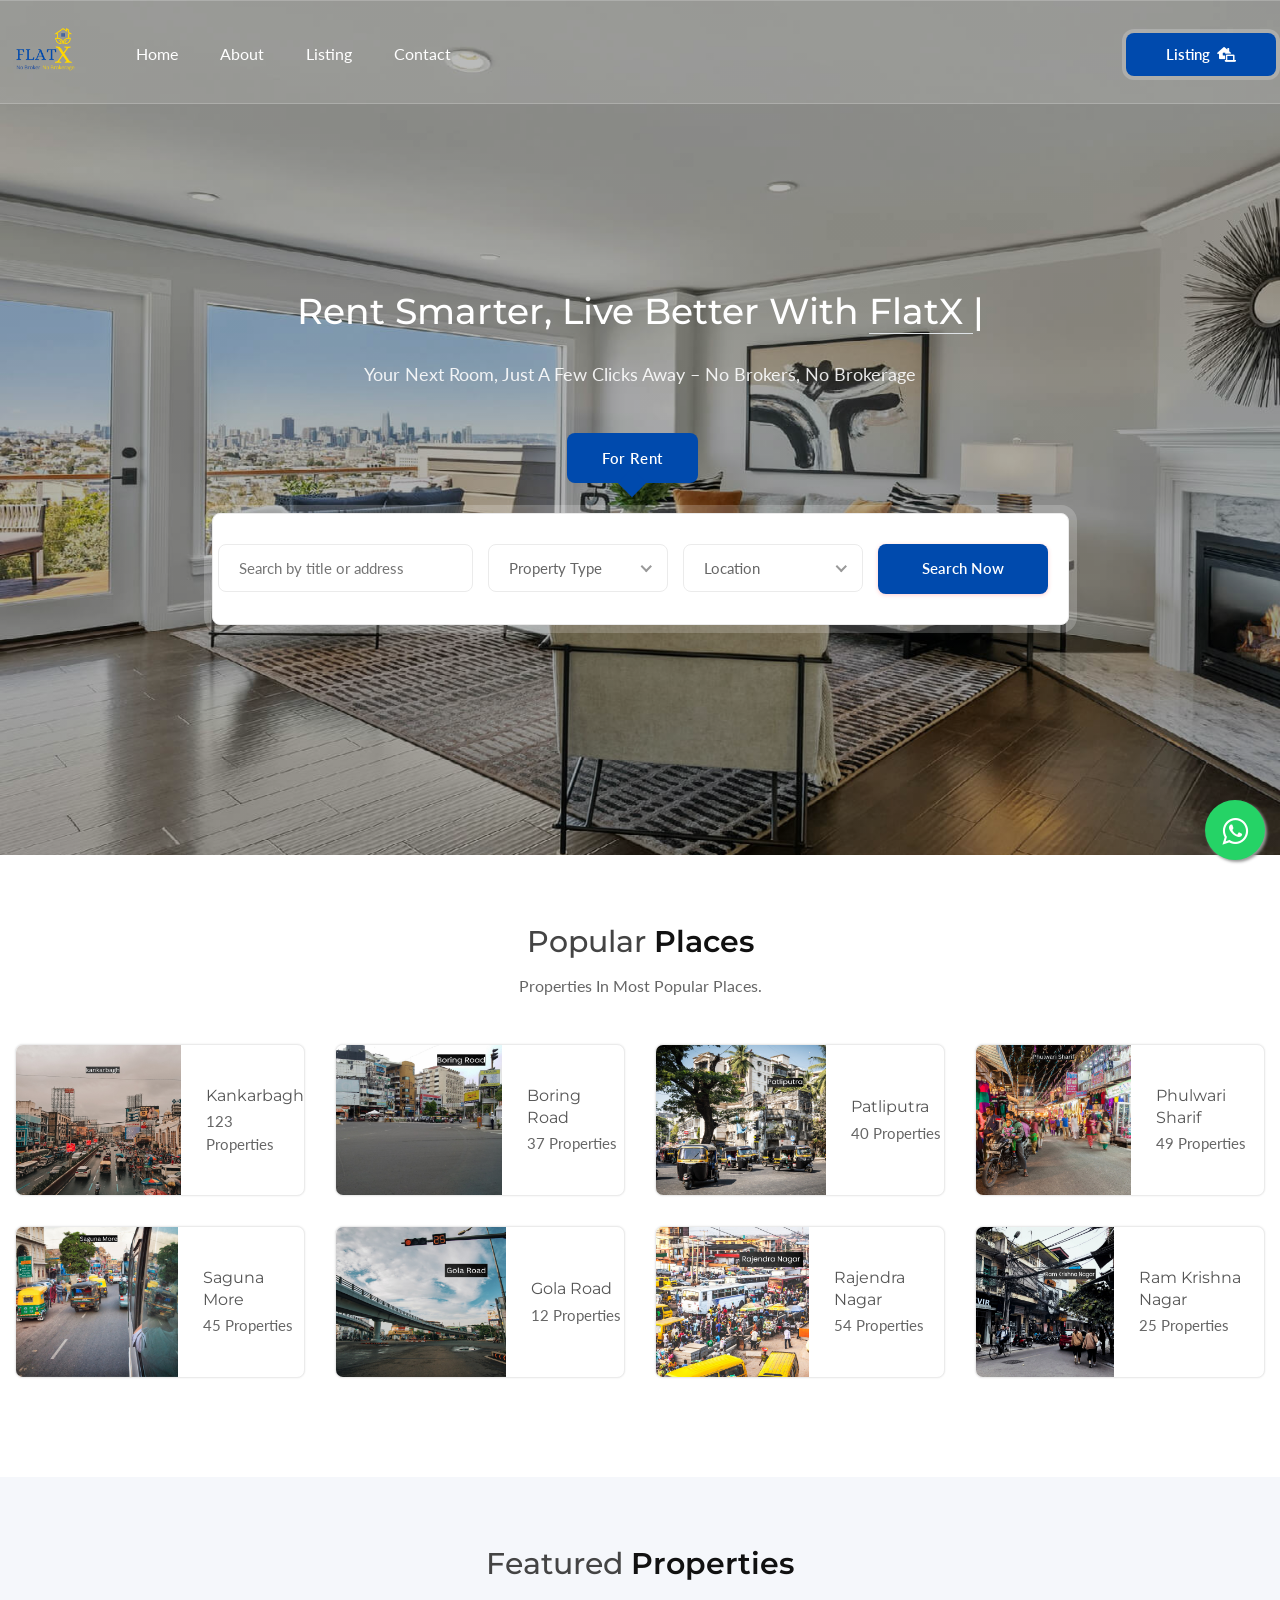
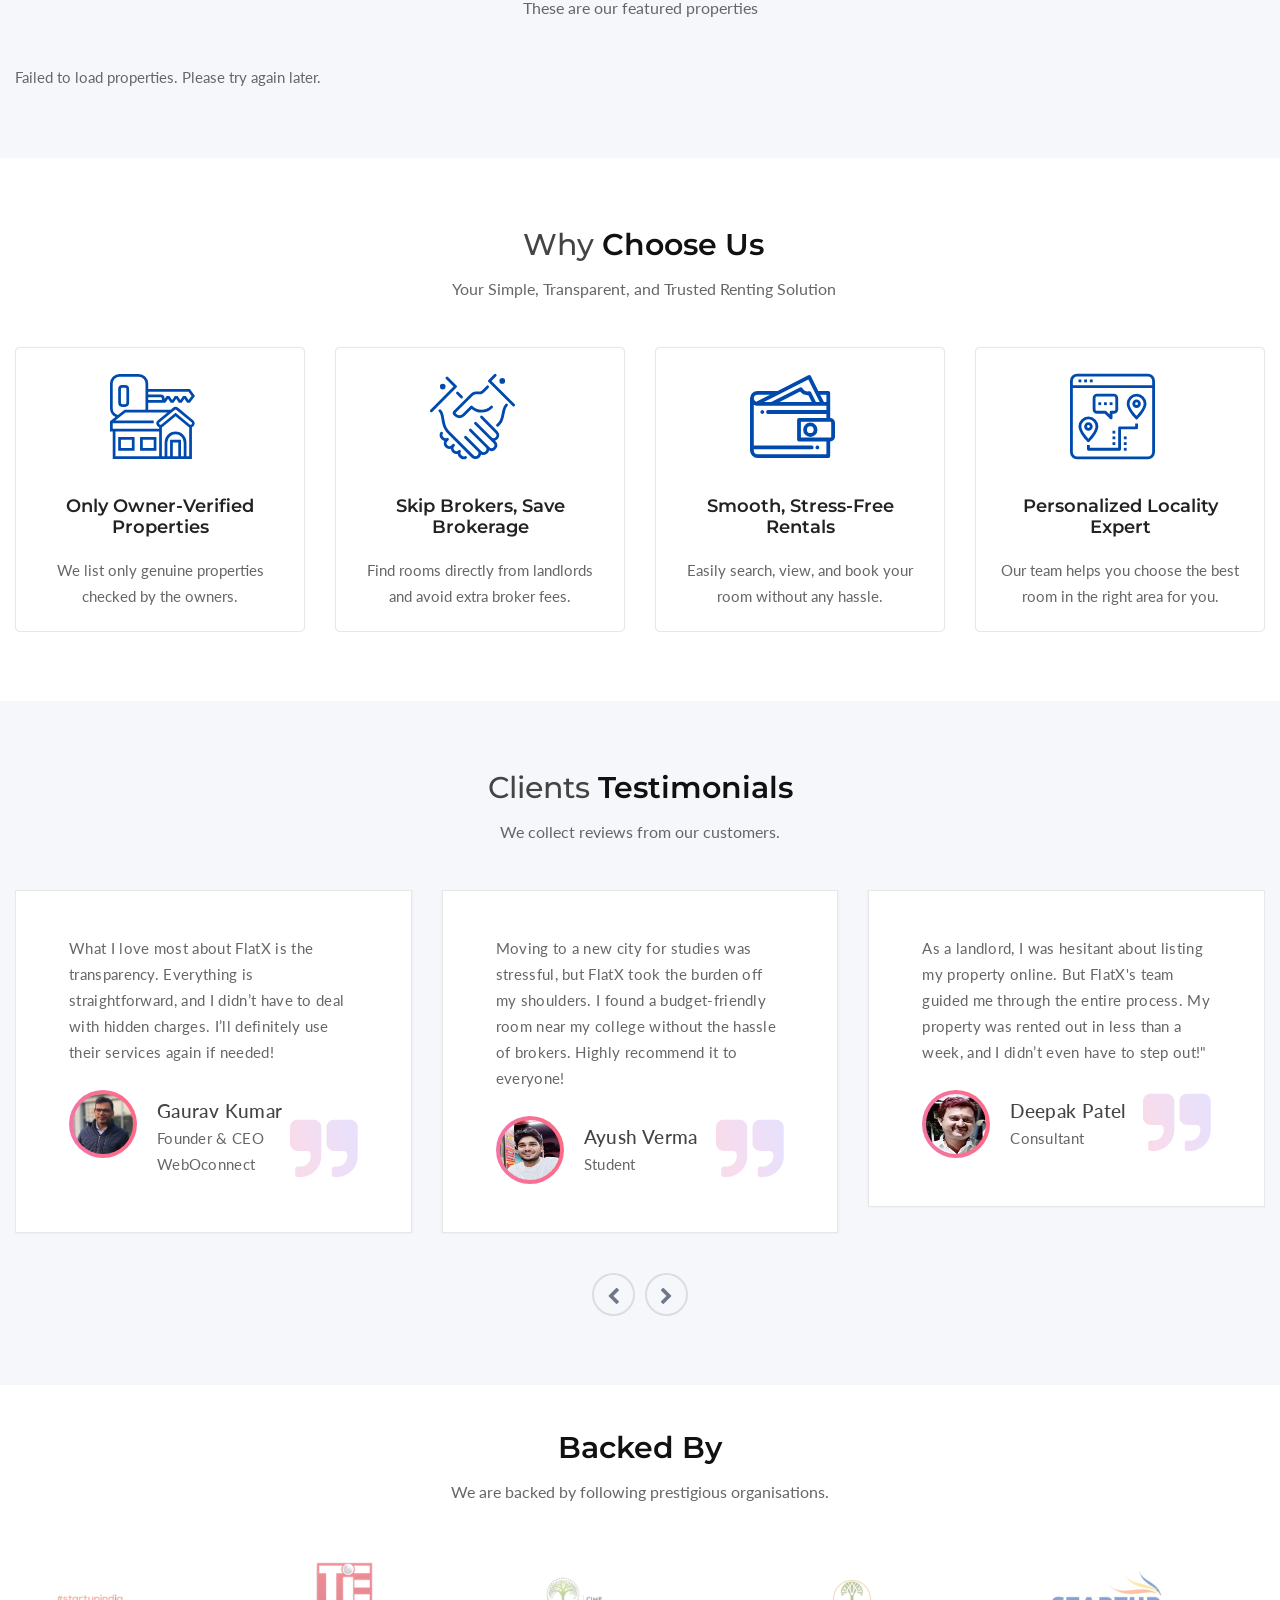
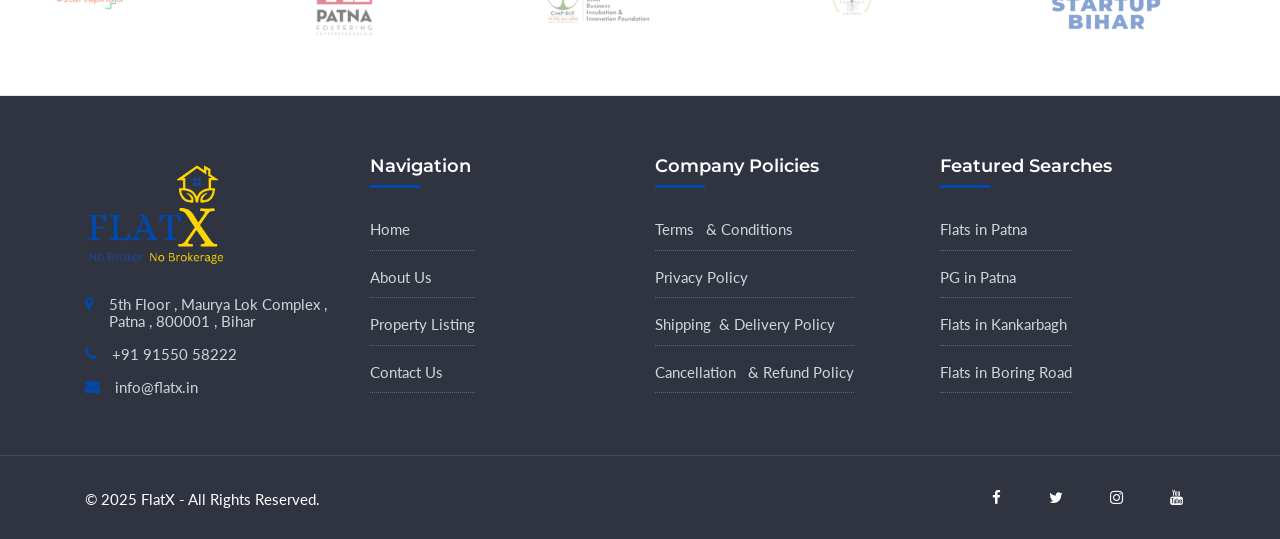
==== commit 68332b7b: "featured properties on home page" ====
--- a/index.html
+++ b/index.html
@@ -11,136 +11,6 @@
     <!-- FAVICON -->
     <link rel="shortcut icon" type="image/x-icon" href="images/flatx-images/favicon.ico">
     <link rel="stylesheet" href="css/jquery-ui.css">
-
-
-    <style>
-.properties-grid {
-  display: flex;
-  flex-wrap: wrap;
-  gap: 20px;
-  padding-left: 2.3rem ;
-  /* align-items: center;
-  justify-content: center; */
-}
-
-.property-card {
-  display: flex;
-  width: 48%;
-  border: 1px solid #ddd;
-  border-radius: 10px;
-  overflow: hidden;
-  background: white;
-  box-shadow: 0px 4px 6px rgba(0, 0, 0, 0.1);
-}
-.property-image {
-  position: relative;
-  width: 40%;
-}
-
-/* .property-image img {
-  width: 100%;
-  height: 100%;
-  object-fit: cover;
-} */
-
-.badge {
-  position: absolute;
-  top: 10px;
-  left: 10px;
-  background: gray;
-  color: white;
-  padding: 5px 10px;
-  border-radius: 5px;
-  font-size: 12px;
-}
-
-.featured {
-  background: red;
-}
-
-.for-sale {
-  background: green;
-}
-
-.for-rent {
-  background: blue;
-}
-
-.image-icons {
-  position: absolute;
-  bottom: 10px;
-  right: 10px;
-  display: flex;
-  gap: 5px;
-}
-
-.image-icons i {
-  background: rgba(0, 0, 0, 0.7);
-  color: white;
-  padding: 5px;
-  border-radius: 50%;
-}
-
-.property-details {
-  width: 100%;
-  padding: 15px;
-}
-
-.property-info {
-  display: flex;
-  flex-wrap: wrap;
-  gap: 20px;
-  font-size: 14px;
-  color: #555;
-  margin-top: 2rem;
-}
-
-.property-footer {
-  display: flex;
-  justify-content: space-between;
-  align-items: center;
-  margin-top: 10px;
-  padding: 15px;
-}
-.property-image{
-    width: 40%;
-}
-.property-image img{
-    width: 100%;
-    height: 250px;
-}
-.property-details-inner{
-    width: 60%;
-}
-
-
-
-.icons i {
-  cursor: pointer;
-  margin-left: 10px;
-}
-
-@media (max-width: 768px) {
- .properties-grid {
-    padding-left: 0rem !important;
- }
- .property-card{
-    width: 100% !important;
- }
-
-    
-}
-
-</style>
-
-
-    <script src="https://floww0.blob.core.windows.net/websitegraphics/codes/resource/js/vue.js"></script>
-    <script src="https://floww0.blob.core.windows.net/websitegraphics/codes/resource/js/axios.min.js"></script>
-    <link rel="stylesheet" type="text/css"
-        href="https://cdnjs.cloudflare.com/ajax/libs/font-awesome/6.6.0/css/all.min.css" />
-
-
-
     <!-- GOOGLE FONTS -->
     <link href="https://fonts.googleapis.com/css?family=Lato:300,300i,400,400i%7CMontserrat:600,800" rel="stylesheet">
     <!-- FONT AWESOME -->
@@ -162,6 +32,197 @@
     <link rel="stylesheet" href="css/styles.css">
     <link rel="stylesheet" href="css/maps.css">
     <link rel="stylesheet" id="color" href="css/colors/pink.css">
+
+
+    <style>
+        .property-details h3 a {
+            text-decoration: none;
+            /* Remove underline */
+            color: inherit;
+            /* Keep the same text color as the surrounding text */
+        }
+
+        .properties-grid {
+            display: flex;
+            flex-wrap: wrap;
+            gap: 20px;
+            padding-left: 2.3rem;
+
+        }
+
+        .property-card {
+            display: flex;
+            width: 48%;
+            border: 1px solid #ddd;
+            border-radius: 10px;
+            overflow: hidden;
+            background: white;
+            box-shadow: 0px 4px 6px rgba(0, 0, 0, 0.1);
+        }
+
+        .property-image {
+            position: relative;
+            width: 40%;
+        }
+
+        .badge {
+            position: absolute;
+            top: 10px;
+            left: 10px;
+            background: gray;
+            color: white;
+            padding: 5px 10px;
+            border-radius: 5px;
+            font-size: 12px;
+        }
+
+        .image-icons {
+            position: absolute;
+            bottom: 10px;
+            right: 10px;
+            display: flex;
+            gap: 5px;
+        }
+
+        .image-icons i {
+            background: rgba(0, 0, 0, 0.7);
+            color: white;
+            padding: 5px;
+            border-radius: 50%;
+        }
+
+        .property-details {
+            width: 100%;
+            padding: 15px;
+        }
+
+        .property-info {
+            display: grid;
+            grid-template-columns: repeat(2, 1fr);
+            grid-template-rows: repeat(2, auto);
+            gap: 13px;
+            justify-content: space-between;
+            align-items: center;
+            text-align: center;
+            margin-top: 1.7rem;
+        }
+
+        .property-info span:nth-child(1) {
+            grid-column: 1;
+            grid-row: 1;
+            text-align: left;
+        }
+
+        /* Top-left */
+        .property-info span:nth-child(2) {
+            grid-column: 2;
+            grid-row: 1;
+            text-align: left;
+        }
+
+        /* Top-right */
+        .property-info span:nth-child(3) {
+            grid-column: 1;
+            grid-row: 2;
+            text-align: left;
+        }
+
+        /* Bottom-left */
+        .property-info span:nth-child(4) {
+            grid-column: 2;
+            grid-row: 2;
+            text-align: left;
+        }
+
+        /* Bottom-right */
+        .property-footer {
+            display: flex;
+            justify-content: space-between;
+            align-items: center;
+            margin-top: 10px;
+            padding: 15px;
+        }
+
+        .property-image {
+            width: 40%;
+        }
+
+        .property-image img {
+            width: 100%;
+            height: 250px;
+        }
+
+        .property-details-inner {
+            width: 60%;
+        }
+
+
+
+        .icons i {
+            cursor: pointer;
+            margin-left: 10px;
+        }
+
+        @media (max-width: 768px) {
+            .properties-grid {
+                padding-left: 0rem !important;
+            }
+
+            .property-card {
+                width: 100% !important;
+            }
+
+            .property-info {
+                margin-top: 1rem;
+                grid-template-columns: 1fr;
+                grid-template-rows: auto;
+                gap: 15px;
+                text-align: center;
+            }
+
+            .property-info span {
+                grid-column: span 1;
+                text-align: center;
+            }
+
+
+        }
+
+        .whats-app {
+            position: fixed;
+            width: 60px;
+            height: 60px;
+            bottom: 40px;
+            right: 15px;
+            background-color: #25d366;
+            color: #FFF;
+            border-radius: 50px;
+            text-align: center;
+            font-size: 30px;
+            box-shadow: 2px 2px 3px #999;
+            z-index: 100;
+        }
+
+        .my-float {
+            margin-top: 16px;
+        }
+    </style>
+
+
+
+
+
+
+
+
+    <!-- cdn link -->
+    <!-- <script src="https://floww0.blob.core.windows.net/websitegraphics/codes/resource/js/vue.js"></script> -->
+    <!-- <script src="https://unpkg.com/vue@3.2.47/dist/vue.global.js"></script> -->
+
+    <script src="https://floww0.blob.core.windows.net/websitegraphics/codes/resource/js/axios.min.js"></script>
+
+
+
 </head>
 
 <body class="homepage-9 hp-6 homepage-1 mh">
@@ -170,15 +231,16 @@
         <!-- START SECTION HEADINGS -->
         <!-- Header Container
         ================================================== -->
-        <header id="header-container">
+        <header id="header-container" class="header head-tr">
             <!-- Header -->
-            <div id="header">
+            <div id="header" class="head-tr bottom">
                 <div class="container container-header">
                     <!-- Left Side Content -->
                     <div class="left-side">
                         <!-- Logo -->
                         <div id="logo">
-                            <a href="index.html"><img src="images/flatx-images/logo-flatx.jpeg" alt="flatX" />
+                            <a href="/"><img src="images/flatx-images/flatx-new.png" alt="flatX"
+                                    data-sticky-logo="images/flatx-images/flatx-new.png" />
                             </a>
                         </div>
                         <!-- Mobile Navigation -->
@@ -190,297 +252,53 @@
                             </button>
                         </div>
                         <!-- Main Navigation -->
-                        <nav id="navigation" class="style-1">
+                        <nav id="navigation" class="style-1 head-tr">
                             <ul id="responsive">
                                 <li>
                                     <a href="/">Home</a>
-                                    <!-- <ul>
-                          <li>
-                            <a href="#">Home Map</a>
-                            <ul>
-                              <li><a href="index-9.html">Home Map Style 1</a></li>
-                              <li><a href="index-12.html">Home Map Style 2</a></li>
-                            </ul>
-                          </li>
-                          <li>
-                            <a href="#">Home Image</a>
-                            <ul>
-                              <li><a href="index.html">Modern Home</a></li>
-                              <li><a href="index-2.html">Home Boxed Image</a></li>
-                              <li><a href="index-3.html">Home Modern Image</a></li>
-                              <li>
-                                <a href="index-5.html">Home Minimalist Style</a>
-                              </li>
-                              <li>
-                                <a href="index-6.html">Home Parallax Image</a>
-                              </li>
-                              <li><a href="index-8.html">Home Search Form</a></li>
-                              <li><a href="index-10.html">Modern Full Image</a></li>
-                              <li><a href="index-15.html">Home Typed Image</a></li>
-                              <li>
-                                <a href="index-17.html">Modern Parallax Image</a>
-                              </li>
-                              <li>
-                                <a href="index-18.html">Image Filter Search</a>
-                              </li>
-                              <li>
-                                <a href="index-21.html">Parallax Image video</a>
-                              </li>
-                              <li><a href="index-23.html">Home Image</a></li>
-                              <li><a href="index-24.html">Image and video</a></li>
-                            </ul>
-                          </li>
-                          <li>
-                            <a href="#">Home Video</a>
-                            <ul>
-                              <li><a href="index-4.html">Home Video Image</a></li>
-                              <li><a href="index-7.html">Home Video</a></li>
-                              <li><a href="index-20.html">Home Modern Video</a></li>
-                            </ul>
-                          </li>
-                          <li>
-                            <a href="#">Home Slider</a>
-                            <ul>
-                              <li>
-                                <a href="index-11.html">Slider Presentation 2</a>
-                              </li>
-                              <li>
-                                <a href="index-16.html">Slider Presentation 3</a>
-                              </li>
-                              <li>
-                                <a href="index-19.html">Home Modern Slider</a>
-                              </li>
-                              <li><a href="index-22.html">Home Image Slider</a></li>
-                            </ul>
-                          </li>
-                          <li>
-                            <a href="#">Home Styles</a>
-                            <ul>
-                              <li><a href="index-13.html">Home Style Dark</a></li>
-                              <li><a href="index-14.html">Home Style White</a></li>
-                            </ul>
-                          </li>
-                        </ul> -->
                                 </li>
                                 <li>
                                     <!-- <a href="/properties">Listing</a> -->
-                                    <a href="/about.html">About</a>
-
-                                    <!-- <ul>
-                          <li>
-                            <a href="#">Listing Grid</a>
-                            <ul>
-                              <li>
-                                <a href="properties-grid-1.html">Grid View 1</a>
-                              </li>
-                              <li>
-                                <a href="properties-grid-2.html">Grid View 2</a>
-                              </li>
-                              <li>
-                                <a href="properties-grid-3.html">Grid View 3</a>
-                              </li>
-                              <li>
-                                <a href="properties-grid-4.html">Grid View 4</a>
-                              </li>
-                              <li>
-                                <a href="properties-full-grid-1.html">Grid Fullwidth 1</a>
-                              </li>
-                              <li>
-                                <a href="properties-full-grid-2.html">Grid Fullwidth 2</a>
-                              </li>
-                              <li>
-                                <a href="properties-full-grid-3.html">Grid Fullwidth 3</a>
-                              </li>
-                            </ul>
-                          </li>
-                          <li>
-                            <a href="#">Listing List</a>
-                            <ul>
-                              <li>
-                                <a href="properties-full-list-1.html">List View 1</a>
-                              </li>
-                              <li>
-                                <a href="properties-list-1.html">List View 2</a>
-                              </li>
-                              <li>
-                                <a href="properties-full-list-2.html">List View 3</a>
-                              </li>
-                              <li>
-                                <a href="properties-list-2.html">List View 4</a>
-                              </li>
-                            </ul>
-                          </li>
-                          <li>
-                            <a href="#">Listing Map</a>
-                            <ul>
-                              <li>
-                                <a href="properties-half-map-1.html">Half Map 1</a>
-                              </li>
-                              <li>
-                                <a href="properties-half-map-2.html">Half Map 2</a>
-                              </li>
-                              <li>
-                                <a href="properties-half-map-3.html">Half Map 3</a>
-                              </li>
-                              <li>
-                                <a href="properties-top-map-1.html">Top Map 1</a>
-                              </li>
-                              <li>
-                                <a href="properties-top-map-2.html">Top Map 2</a>
-                              </li>
-                              <li>
-                                <a href="properties-top-map-3.html">Top Map 3</a>
-                              </li>
-                            </ul>
-                          </li>
-                          <li>
-                            <a href="#">Agent View</a>
-                            <ul>
-                              <li>
-                                <a href="agents-listing-grid.html">Agent View 1</a>
-                              </li>
-                              <li>
-                                <a href="agents-listing-row.html">Agent View 2</a>
-                              </li>
-                              <li>
-                                <a href="agents-listing-row-2.html">Agent View 3</a>
-                              </li>
-                              <li>
-                                <a href="agent-details.html">Agent Details</a>
-                              </li>
-                            </ul>
-                          </li>
-                          <li>
-                            <a href="#">Agencies View</a>
-                            <ul>
-                              <li>
-                                <a href="agencies-listing-1.html">Agencies View 1</a>
-                              </li>
-                              <li>
-                                <a href="agencies-listing-2.html">Agencies View 2</a>
-                              </li>
-                              <li>
-                                <a href="agencies-details.html">Agencies Details</a>
-                              </li>
-                            </ul>
-                          </li>
-                        </ul> -->
+                                    <a href="/about">About</a>
                                 </li>
                                 <li>
-
-                                    <a href="/properties">Listing</a>
-                                    <!-- <ul>
-                          <li>
-                            <a href="single-property-1.html">Single Property 1</a>
-                          </li>
-                          <li>
-                            <a href="single-property-2.html">Single Property 2</a>
-                          </li>
-                          <li>
-                            <a href="single-property-3.html">Single Property 3</a>
-                          </li>
-                          <li>
-                            <a href="single-property-4.html">Single Property 4</a>
-                          </li>
-                          <li>
-                            <a href="single-property-5.html">Single Property 5</a>
-                          </li>
-                          <li>
-                            <a href="single-property-6.html">Single Property 6</a>
-                          </li>
-                        </ul> -->
+                                    <a href="https://platform.flatx.in"> Listing</a>
                                 </li>
-                                <!-- <li>
-                        <a href="#">Pages</a>
-                        <ul>
-                          <li>
-                            <a href="#">Shop</a>
-                            <ul>
-                              <li>
-                                <a href="shop-with-sidebar.html">Product Sidebar</a>
-                              </li>
-                              <li>
-                                <a href="shop-full-page.html">Product Fullpage</a>
-                              </li>
-                              <li><a href="shop-single.html">Product Single</a></li>
-                              <li>
-                                <a href="shop-checkout.html">Checkout Page</a>
-                              </li>
-                              <li><a href="shop-order.html">Order Page</a></li>
-                            </ul>
-                          </li>
-                          <li>
-                            <a href="#">User Panel</a>
-                            <ul>
-                              <li><a href="dashboard.html">Dashboard</a></li>
-                              <li><a href="user-profile.html">User Profile</a></li>
-                              <li><a href="my-listings.html">My Properties</a></li>
-                              <li>
-                                <a href="favorited-listings.html">Favorited Properties</a>
-                              </li>
-                              <li><a href="add-property.html">Add Property</a></li>
-                              <li>
-                                <a href="payment-method.html">Payment Method</a>
-                              </li>
-                              <li><a href="invoice.html">Invoice</a></li>
-                              <li>
-                                <a href="change-password.html">Change Password</a>
-                              </li>
-                            </ul>
-                          </li>
-                          <li><a href="about.html">About Us</a></li>
-                          <li><a href="faq.html">Faq</a></li>
-                          <li><a href="pricing-table.html">Pricing Tables</a></li>
-                          <li><a href="404.html">Page 404</a></li>
-                          <li><a href="login.html">Login</a></li>
-                          <li><a href="register.html">Register</a></li>
-                          <li><a href="coming-soon.html">Coming Soon</a></li>
-                          <li>
-                            <a href="under-construction.html">Under Construction</a>
-                          </li>
-                          <li><a href="ui-element.html">UI Elements</a></li>
-                        </ul>
-                      </li> -->
-                                <!-- <li>
-                        <a href="#">Blog</a>
-                        <ul>
-                          <li>
-                            <a href="#">Grid Layout</a>
-                            <ul>
-                              <li><a href="blog-full-grid.html">Full Grid</a></li>
-                              <li>
-                                <a href="blog-grid-sidebar.html">With Sidebar</a>
-                              </li>
-                            </ul>
-                          </li>
-                          <li>
-                            <a href="#">List Layout</a>
-                            <ul>
-                              <li><a href="blog-full-list.html">Full List</a></li>
-                              <li>
-                                <a href="blog-list-sidebar.html">With Sidebar</a>
-                              </li>
-                            </ul>
-                          </li>
-                          <li><a href="blog-details.html">Blog Details</a></li>
-                        </ul>
-                      </li> -->
-                                <li><a href="contact-us.html">Contact</a></li>
-                                <!-- <li class="d-none d-xl-none d-block d-lg-block">
-                        <a href="login.html">Login</a>
-                      </li>
-                      <li class="d-none d-xl-none d-block d-lg-block">
-                        <a href="register.html">Register</a>
-                      </li>
-                      <li class="d-none d-xl-none d-block d-lg-block mt-5 pb-4 ml-5 border-bottom-0">
-                        <a href="add-property.html" class="button border btn-lg btn-block text-center">Add Listing<i
-                            class="fas fa-laptop-house ml-2"></i></a>
-                      </li> -->
+                                <li><a href="/contact-us">Contact</a></li>
+
                             </ul>
                         </nav>
                         <!-- Main Navigation / End -->
                     </div>
                     <!-- Left Side Content / End -->
+
+                    <!-- Right Side Content / End -->
+                    <!-- <div class="right-side d-none d-none d-lg-none d-xl-flex">
+                        
+                        <div class="header-widget">
+                            <a href="https://platform.flatx.in" class="button border">Listing<i
+                                    class="fas fa-laptop-house ml-2"></i></a>
+                        </div>
+                        
+                    </div> -->
+                    <!-- Right Side Content / End -->
+
+                    <!-- Right Side Content / End -->
+                    <div class="header-user-menu user-menu add">
+                        <!-- <div class="header-user-name"> -->
+                        <span><a href="https://platform.flatx.in" class="button border"> Listing<i
+                                    class="fas fa-laptop-house ml-2"></i></a></span>
+                        <!-- </div> -->
+
+                    </div>
+
+
+
+
+                    <!-- Right Side Content / End -->
+
+
+
                 </div>
             </div>
             <!-- Header / End -->
@@ -511,369 +329,51 @@
                                     <div class="banner-search-wrap">
                                         <ul class="nav nav-tabs rld-banner-tab">
                                             <li class="nav-item">
-                                                <a class="nav-link active" data-toggle="tab" href="#tabs_1">For Sale</a>
-                                            </li>
-                                            <li class="nav-item">
+                                                <a class="nav-link active" data-toggle="tab" href="#tabs_1">For Rent</a>
+                                            </li>
+                                            <!-- <li class="nav-item">
                                                 <a class="nav-link" data-toggle="tab" href="#tabs_2">For Rent</a>
-                                            </li>
+                                            </li> -->
                                         </ul>
                                         <div class="tab-content">
                                             <div class="tab-pane fade show active" id="tabs_1">
-                                                <div class="rld-main-search">
+                                                <div class="rld-main-search" style="width: fit-content;margin: auto;">
                                                     <div class="row">
                                                         <div class="rld-single-input">
-                                                            <input type="text" placeholder="Enter Keyword...">
+                                                            <input type="text" placeholder="Search by title or address"
+                                                                id="searchQuery">
                                                         </div>
                                                         <div class="rld-single-select ml-22">
-                                                            <select class="select single-select">
+                                                            <select class="select single-select" id="categoryDropdown">
                                                                 <option value="">Property Type</option>
                                                                 <option value="Flat">Flat</option>
                                                                 <option value="PG">PG</option>
                                                             </select>
                                                         </div>
+
+                                                        <!--  -->
                                                         <div class="rld-single-select">
-                                                            <select class="select single-select mr-0">
-                                                                <option value="1">Location</option>
-                                                                <option value="2">Los Angeles</option>
-                                                                <option value="3">Chicago</option>
-                                                                <option value="3">Philadelphia</option>
-                                                                <option value="3">San Francisco</option>
-                                                                <option value="3">Miami</option>
-                                                                <option value="3">Houston</option>
+                                                            <select class="select single-select mr-8" id="cityDropdown">
+                                                                <option value="">Location</option>
+                                                                <option value="Patna">Patna</option>
+                                                                <option value="Delhi">Delhi</option>
+                                                                <!-- <option value="Kankarbagh">Kankarbagh</option>
+                                                                <option value="Boring Road">Boring Road</option>
+                                                                <option value="Maurya Lok Complex">Maurya Lok Complex -->
+                                                                </option>
                                                             </select>
                                                         </div>
-                                                        <div class="dropdown-filter"><span>Advanced Search</span></div>
+                                                        <!-- <div class="dropdown-filter"><span>Advanced Search</span></div> -->
                                                         <div class="col-xl-2 col-lg-2 col-md-4 pl-0">
-                                                            <a class="btn btn-yellow" href="#">Search Now</a>
+                                                            <a class="btn btn-yellow" id="searchButton"
+                                                                target="_blank">Search
+                                                                Now</a>
                                                         </div>
-                                                        <!-- <div class="explore__form-checkbox-list full-filter">
-                                                            <div class="row">
-                                                                <div class="col-lg-4 col-md-6 py-1 pr-30 pl-0">
-                                                                   Form Property Status 
-                                                                    <div class="form-group categories">
-                                                                        <div class="nice-select form-control wide"
-                                                                            tabindex="0"><span class="current"><i
-                                                                                    class="fa fa-home"></i>Property
-                                                                                Status</span>
-                                                                            <ul class="list">
-                                                                                <li data-value="1"
-                                                                                    class="option selected ">For Sale
-                                                                                </li>
-                                                                                <li data-value="2" class="option">For
-                                                                                    Rent</li>
-                                                                            </ul>
-                                                                        </div>
-                                                                    </div>
-                                                                   
-                                                                </div>
-                                                                <div class="col-lg-4 col-md-6 py-1 pr-30 pl-0 ">
-                                                                  
-                                                                    <div class="form-group beds">
-                                                                        <div class="nice-select form-control wide"
-                                                                            tabindex="0"><span class="current"><i
-                                                                                    class="fa fa-bed"
-                                                                                    aria-hidden="true"></i>
-                                                                                Bedrooms</span>
-                                                                            <ul class="list">
-                                                                                <li data-value="1"
-                                                                                    class="option selected">1</li>
-                                                                                <li data-value="2" class="option">2</li>
-                                                                                <li data-value="3" class="option">3</li>
-                                                                                <li data-value="3" class="option">4</li>
-                                                                                <li data-value="3" class="option">5</li>
-                                                                                <li data-value="3" class="option">6</li>
-                                                                                <li data-value="3" class="option">7</li>
-                                                                                <li data-value="3" class="option">8</li>
-                                                                                <li data-value="3" class="option">9</li>
-                                                                                <li data-value="3" class="option">10
-                                                                                </li>
-                                                                            </ul>
-                                                                        </div>
-                                                                    </div>
-                                                                  
-                                                                </div>
-                                                                <div class="col-lg-4 col-md-6 py-1 pr-30 pl-0">
-                                                                   
-                                                                    <div class="form-group bath">
-                                                                        <div class="nice-select form-control wide"
-                                                                            tabindex="0"><span class="current"><i
-                                                                                    class="fa fa-bath"
-                                                                                    aria-hidden="true"></i>
-                                                                                Bathrooms</span>
-                                                                            <ul class="list">
-                                                                                <li data-value="1"
-                                                                                    class="option selected">1</li>
-                                                                                <li data-value="2" class="option">2</li>
-                                                                                <li data-value="3" class="option">3</li>
-                                                                                <li data-value="3" class="option">4</li>
-                                                                                <li data-value="3" class="option">5</li>
-                                                                                <li data-value="3" class="option">6</li>
-                                                                                <li data-value="3" class="option">7</li>
-                                                                                <li data-value="3" class="option">8</li>
-                                                                                <li data-value="3" class="option">9</li>
-                                                                                <li data-value="3" class="option">10
-                                                                                </li>
-                                                                            </ul>
-                                                                        </div>
-                                                                    </div>
-                                                                   
-                                                                </div>
-                                                                <div
-                                                                    class="col-lg-5 col-md-12 col-sm-12 py-1 pr-30 mr-5 sld d-none d-lg-none d-xl-flex">
-                                                                   
-                                                                    <div class="main-search-field-2">
-                                                                        
-                                                                        <div class="range-slider">
-                                                                            <label>Area Size</label>
-                                                                            <div id="area-range" data-min="0"
-                                                                                data-max="1300" data-unit="sq ft"></div>
-                                                                            <div class="clearfix"></div>
-                                                                        </div>
-                                                                        <br>
-                                                                    
-                                                                        <div class="range-slider">
-                                                                            <label>Price Range</label>
-                                                                            <div id="price-range" data-min="0"
-                                                                                data-max="600000" data-unit="$"></div>
-                                                                            <div class="clearfix"></div>
-                                                                        </div>
-                                                                    </div>
-                                                                </div>
-                                                                <div
-                                                                    class="col-lg-3 col-md-6 col-sm-12 py-1 pr-30 d-none d-lg-none d-xl-flex">
-                                                                    
-                                                                    <div
-                                                                        class="checkboxes one-in-row margin-bottom-10 ch-1">
-                                                                        <input id="check-2" type="checkbox"
-                                                                            name="check">
-                                                                        <label for="check-2">Air Conditioning</label>
-                                                                        <input id="check-3" type="checkbox"
-                                                                            name="check">
-                                                                        <label for="check-3">Swimming Pool</label>
-                                                                        <input id="check-4" type="checkbox"
-                                                                            name="check">
-                                                                        <label for="check-4">Central Heating</label>
-                                                                        <input id="check-5" type="checkbox"
-                                                                            name="check">
-                                                                        <label for="check-5">Laundry Room</label>
-                                                                        <input id="check-6" type="checkbox"
-                                                                            name="check">
-                                                                        <label for="check-6">Gym</label>
-                                                                        <input id="check-7" type="checkbox"
-                                                                            name="check">
-                                                                        <label for="check-7">Alarm</label>
-                                                                        <input id="check-8" type="checkbox"
-                                                                            name="check">
-                                                                        <label for="check-8">Window Covering</label>
-                                                                    </div>
-                                                                
-                                                                </div>
-                                                                <div
-                                                                    class="col-lg-3 col-md-6 col-sm-12 py-1 pr-30 d-none d-lg-none d-xl-flex">
-                                                                  
-                                                                    <div
-                                                                        class="checkboxes one-in-row margin-bottom-10 ch-2">
-                                                                        <input id="check-9" type="checkbox"
-                                                                            name="check">
-                                                                        <label for="check-9">WiFi</label>
-                                                                        <input id="check-10" type="checkbox"
-                                                                            name="check">
-                                                                        <label for="check-10">TV Cable</label>
-                                                                        <input id="check-11" type="checkbox"
-                                                                            name="check">
-                                                                        <label for="check-11">Dryer</label>
-                                                                        <input id="check-12" type="checkbox"
-                                                                            name="check">
-                                                                        <label for="check-12">Microwave</label>
-                                                                        <input id="check-13" type="checkbox"
-                                                                            name="check">
-                                                                        <label for="check-13">Washer</label>
-                                                                        <input id="check-14" type="checkbox"
-                                                                            name="check">
-                                                                        <label for="check-14">Refrigerator</label>
-                                                                        <input id="check-15" type="checkbox"
-                                                                            name="check">
-                                                                        <label for="check-15">Outdoor Shower</label>
-                                                                    </div>
-                                                                  
-                                                                </div>
-                                                            </div>
-                                                        </div>   -->
+
                                                     </div>
                                                 </div>
                                             </div>
-                                            <div class="tab-pane fade" id="tabs_2">
-                                                <div class="rld-main-search">
-                                                    <div class="row">
-                                                        <div class="rld-single-input">
-                                                            <input type="text" placeholder="Enter Keyword...">
-                                                        </div>
-                                                        <div class="rld-single-select ml-22">
-                                                            <select class="select single-select">
-                                                                <option value="1">Property Type</option>
-                                                                <option value="2">Family House</option>
-                                                                <option value="3">Apartment</option>
-                                                                <option value="3">Condo</option>
-                                                            </select>
-                                                        </div>
-                                                        <div class="rld-single-select">
-                                                            <select class="select single-select mr-0">
-                                                                <option value="1">Location</option>
-                                                                <option value="2">Los Angeles</option>
-                                                                <option value="3">Chicago</option>
-                                                                <option value="3">Philadelphia</option>
-                                                                <option value="3">San Francisco</option>
-                                                                <option value="3">Miami</option>
-                                                                <option value="3">Houston</option>
-                                                            </select>
-                                                        </div>
-                                                        <!-- <div class="dropdown-filter"><span>Advanced Search</span></div> -->
-                                                        <!-- <div class="col-xl-2 col-lg-2 col-md-4 pl-0">
-                                                            <a class="btn btn-yellow" href="#">Search Now</a>
-                                                        </div> -->
-                                                        <!-- <div class="explore__form-checkbox-list full-filter">
-                                                            <div class="row">
-                                                                <div class="col-lg-4 col-md-6 py-1 pr-30 pl-0">
-                                                                   
-                                                                    <div class="form-group categories">
-                                                                        <div class="nice-select form-control wide"
-                                                                            tabindex="0"><span class="current"><i
-                                                                                    class="fa fa-home"></i>Property
-                                                                                Status</span>
-                                                                            <ul class="list">
-                                                                                <li data-value="1"
-                                                                                    class="option selected ">For Sale
-                                                                                </li>
-                                                                                <li data-value="2" class="option">For
-                                                                                    Rent</li>
-                                                                            </ul>
-                                                                        </div>
-                                                                    </div>
-                                                                   
-                                                                </div>
-                                                                <div class="col-lg-4 col-md-6 py-1 pr-30 pl-0 ">
-                                                                                                                                 <div class="form-group beds">
-                                                                        <div class="nice-select form-control wide"
-                                                                            tabindex="0"><span class="current"><i
-                                                                                    class="fa fa-bed"
-                                                                                    aria-hidden="true"></i>
-                                                                                Bedrooms</span>
-                                                                            <ul class="list">
-                                                                                <li data-value="1"
-                                                                                    class="option selected">1</li>
-                                                                                <li data-value="2" class="option">2</li>
-                                                                                <li data-value="3" class="option">3</li>
-                                                                                <li data-value="3" class="option">4</li>
-                                                                                <li data-value="3" class="option">5</li>
-                                                                                <li data-value="3" class="option">6</li>
-                                                                                <li data-value="3" class="option">7</li>
-                                                                                <li data-value="3" class="option">8</li>
-                                                                                <li data-value="3" class="option">9</li>
-                                                                                <li data-value="3" class="option">10
-                                                                                </li>
-                                                                            </ul>
-                                                                        </div>
-                                                                    </div>
-                                                                                                                                  </div>
-                                                                <div class="col-lg-4 col-md-6 py-1 pl-0 pr-0">
-                                                                                                                                  <div class="form-group bath">
-                                                                        <div class="nice-select form-control wide"
-                                                                            tabindex="0"><span class="current"><i
-                                                                                    class="fa fa-bath"
-                                                                                    aria-hidden="true"></i>
-                                                                                Bathrooms</span>
-                                                                            <ul class="list">
-                                                                                <li data-value="1"
-                                                                                    class="option selected">1</li>
-                                                                                <li data-value="2" class="option">2</li>
-                                                                                <li data-value="3" class="option">3</li>
-                                                                                <li data-value="3" class="option">4</li>
-                                                                                <li data-value="3" class="option">5</li>
-                                                                                <li data-value="3" class="option">6</li>
-                                                                                <li data-value="3" class="option">7</li>
-                                                                                <li data-value="3" class="option">8</li>
-                                                                                <li data-value="3" class="option">9</li>
-                                                                                <li data-value="3" class="option">10
-                                                                                </li>
-                                                                            </ul>
-                                                                        </div>
-                                                                    </div>
-                                                                                                                                   </div>
-                                                                <div
-                                                                    class="col-lg-5 col-md-12 col-sm-12 py-1 pr-30 mr-5 sld">
-                                                                                                                                <div class="main-search-field-2">
-                                                                                                                                      <div class="range-slider">
-                                                                            <label>Area Size</label>
-                                                                            <div id="area-range-rent" data-min="0"
-                                                                                data-max="1300" data-unit="sq ft"></div>
-                                                                            <div class="clearfix"></div>
-                                                                        </div>
-                                                                        <br>
-                                                                                                                                       <div class="range-slider">
-                                                                            <label>Price Range</label>
-                                                                            <div id="price-range-rent" data-min="0"
-                                                                                data-max="600000" data-unit="$"></div>
-                                                                            <div class="clearfix"></div>
-                                                                        </div>
-                                                                    </div>
-                                                                </div>
-                                                                <div class="col-lg-3 col-md-6 col-sm-12 py-1 pr-30">
-                                                                                                                              <div
-                                                                        class="checkboxes one-in-row margin-bottom-10 ch-1">
-                                                                        <input id="check-16" type="checkbox"
-                                                                            name="check">
-                                                                        <label for="check-16">Air Conditioning</label>
-                                                                        <input id="check-17" type="checkbox"
-                                                                            name="check">
-                                                                        <label for="check-17">Swimming Pool</label>
-                                                                        <input id="check-18" type="checkbox"
-                                                                            name="check">
-                                                                        <label for="check-18">Central Heating</label>
-                                                                        <input id="check-19" type="checkbox"
-                                                                            name="check">
-                                                                        <label for="check-19">Laundry Room</label>
-                                                                        <input id="check-20" type="checkbox"
-                                                                            name="check">
-                                                                        <label for="check-20">Gym</label>
-                                                                        <input id="check-21" type="checkbox"
-                                                                            name="check">
-                                                                        <label for="check-21">Alarm</label>
-                                                                        <input id="check-22" type="checkbox"
-                                                                            name="check">
-                                                                        <label for="check-22">Window Covering</label>
-                                                                    </div>
-                                                                                                                                </div>
-                                                                <div class="col-lg-3 col-md-6 col-sm-12 py-1 pr-30">
-                                                                                                                              <div
-                                                                        class="checkboxes one-in-row margin-bottom-10 ch-2">
-                                                                        <input id="check-23" type="checkbox"
-                                                                            name="check">
-                                                                        <label for="check-23">WiFi</label>
-                                                                        <input id="check-24" type="checkbox"
-                                                                            name="check">
-                                                                        <label for="check-24">TV Cable</label>
-                                                                        <input id="check-25" type="checkbox"
-                                                                            name="check">
-                                                                        <label for="check-25">Dryer</label>
-                                                                        <input id="check-26" type="checkbox"
-                                                                            name="check">
-                                                                        <label for="check-26">Microwave</label>
-                                                                        <input id="check-27" type="checkbox"
-                                                                            name="check">
-                                                                        <label for="check-27">Washer</label>
-                                                                        <input id="check-28" type="checkbox"
-                                                                            name="check">
-                                                                        <label for="check-28">Refrigerator</label>
-                                                                        <input id="check-29" type="checkbox"
-                                                                            name="check">
-                                                                        <label for="check-29">Outdoor Shower</label>
-                                                                    </div>
-                                                                                                                                </div>
-                                                            </div>
-                                                        </div> -->
-                                                    </div>
-                                                </div>
-                                            </div>
+
                                         </div>
                                     </div>
                                 </div>
@@ -895,15 +395,17 @@
                 </div>
                 <div class="row">
                     <!-- Single category -->
+
                     <div class="col-xl-3 col-lg-6 col-sm-6" data-aos="fade-up" data-aos-delay="150">
                         <div class="small-category-2">
                             <div class="small-category-2-thumb img-1">
-                                <a href="properties-full-grid-1.html"><img src="images/popular-places/12.jpg"
-                                        alt=""></a>
+                                <a href="https://platform.flatx.in/?query=Kankarbagh"><img
+                                        src="images/flatx-images/kankarbagh.jpeg" alt=""></a>
                             </div>
                             <div class="sc-2-detail">
-                                <h4 class="sc-jb-title"><a href="properties-full-grid-1.html">Kankarbagh </a></h4>
-                                <span>203 Properties</span>
+                                <h4 class="sc-jb-title"><a href="https://platform.flatx.in/?query=Kankarbagh">Kankarbagh
+                                    </a></h4>
+                                <span>123 Properties</span>
                             </div>
                         </div>
                     </div>
@@ -911,12 +413,13 @@
                     <div class="col-xl-3 col-lg-6 col-sm-6" data-aos="fade-up" data-aos-delay="250">
                         <div class="small-category-2">
                             <div class="small-category-2-thumb img-2">
-                                <a href="properties-full-grid-1.html"><img src="images/popular-places/13.jpg"
-                                        alt=""></a>
+                                <a href="https://platform.flatx.in/?query=boring%20road"><img
+                                        src="images/flatx-images/boring-rd.jpeg" alt=""></a>
                             </div>
                             <div class="sc-2-detail">
-                                <h4 class="sc-jb-title"><a href="properties-full-grid-1.html">Boring Road</a></h4>
-                                <span>307 Properties</span>
+                                <h4 class="sc-jb-title"><a href="https://platform.flatx.in/?query=boring%20road">Boring
+                                        Road</a></h4>
+                                <span>37 Properties</span>
                             </div>
                         </div>
                     </div>
@@ -924,12 +427,13 @@
                     <div class="col-xl-3 col-lg-6 col-sm-6" data-aos="fade-up" data-aos-delay="350">
                         <div class="small-category-2">
                             <div class="small-category-2-thumb img-3">
-                                <a href="properties-full-grid-1.html"><img src="images/popular-places/14.jpg"
-                                        alt=""></a>
+                                <a href="https://platform.flatx.in/?query=patliputra"><img
+                                        src="images/flatx-images/patliputra.jpeg" alt=""></a>
                             </div>
                             <div class="sc-2-detail">
-                                <h4 class="sc-jb-title"><a href="properties-full-grid-1.html">Patliputra</a></h4>
-                                <span>409 Properties</span>
+                                <h4 class="sc-jb-title"><a
+                                        href="https://platform.flatx.in/?query=patliputra">Patliputra</a></h4>
+                                <span>40 Properties</span>
                             </div>
                         </div>
                     </div>
@@ -937,11 +441,14 @@
                     <div class="col-xl-3 col-lg-6 col-sm-6" data-aos="fade-up" data-aos-delay="450">
                         <div class="small-category-2">
                             <div class="small-category-2-thumb img-3">
-                                <a href="properties-full-grid-1.html"><img src="images/popular-places/9.jpg" alt=""></a>
+                                <a href="https://platform.flatx.in/?query=phulwari%20sharif"><img
+                                        src="images/flatx-images/phulwari.jpeg" alt=""></a>
                             </div>
                             <div class="sc-2-detail">
-                                <h4 class="sc-jb-title"><a href="properties-full-grid-1.html">Anishabad</a></h4>
-                                <span>409 Properties</span>
+                                <h4 class="sc-jb-title"><a
+                                        href="https://platform.flatx.in/?query=phulwari%20sharif">Phulwari Sharif</a>
+                                </h4>
+                                <span>49 Properties</span>
                             </div>
                         </div>
                     </div>
@@ -949,12 +456,13 @@
                     <div class="col-xl-3 col-lg-6 col-sm-6" data-aos="fade-up" data-aos-delay="150">
                         <div class="small-category-2 mob-mt">
                             <div class="small-category-2-thumb img-8">
-                                <a href="properties-full-grid-1.html"><img src="images/popular-places/15.jpg"
-                                        alt=""></a>
+                                <a href="https://platform.flatx.in/?query=saguna%20more"><img
+                                        src="images/flatx-images/saguna-more.jpeg" alt=""></a>
                             </div>
                             <div class="sc-2-detail">
-                                <h4 class="sc-jb-title"><a href="properties-full-grid-1.html">Saguna More</a></h4>
-                                <span>145 Properties</span>
+                                <h4 class="sc-jb-title"><a href="https://platform.flatx.in/?query=saguna%20more">Saguna
+                                        More</a></h4>
+                                <span>45 Properties</span>
                             </div>
                         </div>
                     </div>
@@ -962,12 +470,13 @@
                     <div class="col-xl-3 col-lg-6 col-sm-6" data-aos="fade-up" data-aos-delay="250">
                         <div class="small-category-2">
                             <div class="small-category-2-thumb img-10">
-                                <a href="properties-full-grid-1.html"><img src="images/popular-places/10.jpg"
-                                        alt=""></a>
+                                <a href="https://platform.flatx.in/?query=gola%20road"><img
+                                        src="images/flatx-images/gola-rd.jpeg" alt=""></a>
                             </div>
                             <div class="sc-2-detail">
-                                <h4 class="sc-jb-title"><a href="properties-full-grid-1.html">Gola Road</a></h4>
-                                <span>112 Properties</span>
+                                <h4 class="sc-jb-title"><a href="https://platform.flatx.in/?query=gola%20road">Gola
+                                        Road</a></h4>
+                                <span>12 Properties</span>
                             </div>
                         </div>
                     </div>
@@ -975,11 +484,13 @@
                     <div class="col-xl-3 col-lg-6 col-sm-6" data-aos="fade-up" data-aos-delay="350">
                         <div class="small-category-2 si-mt">
                             <div class="small-category-2-thumb img-11">
-                                <a href="properties-full-grid-1.html"><img src="images/popular-places/5.jpg" alt=""></a>
+                                <a href="https://platform.flatx.in/?query=rajendra%20nagar"><img
+                                        src="images/flatx-images/rajendra-nagar.jpeg" alt="rjpb"></a>
                             </div>
                             <div class="sc-2-detail">
-                                <h4 class="sc-jb-title"><a href="properties-full-grid-1.html">Bihar Sharif</a></h4>
-                                <span>254 Properties</span>
+                                <h4 class="sc-jb-title"><a
+                                        href="https://platform.flatx.in/?query=rajendra%20nagar">Rajendra Nagar</a></h4>
+                                <span>54 Properties</span>
                             </div>
                         </div>
                     </div>
@@ -987,39 +498,459 @@
                     <div class="col-xl-3 col-lg-6 col-sm-6" data-aos="fade-up" data-aos-delay="450">
                         <div class="small-category-2 no-mb si-mt">
                             <div class="small-category-2-thumb img-11">
-                                <a href="properties-full-grid-1.html"><img src="images/popular-places/6.jpg" alt=""></a>
+                                <a href="https://platform.flatx.in/?query=ramkrishna%20nagar"><img
+                                        src="images/flatx-images/Ramkrishna-Nagar.jpeg" alt=""></a>
                             </div>
                             <div class="sc-2-detail">
-                                <h4 class="sc-jb-title"><a href="properties-full-grid-1.html">Ram Krishna Nagar</a></h4>
-                                <span>254 Properties</span>
-                            </div>
-                        </div>
-                    </div>
-                    <!-- <div class="col-xl-3 col-lg-6 col-sm-6" data-aos="fade-up" data-aos-delay="450">
-                        <div class="small-category-2 no-mb si-mt">
-                            <div class="small-category-2-thumb img-11">
-                                <a href="properties-full-grid-1.html"><img src="images/popular-places/6.jpg" alt=""></a>
-                            </div>
-                            <div class="sc-2-detail">
-                                <h4 class="sc-jb-title"><a href="properties-full-grid-1.html">Khemnichak</a></h4>
-                                <span>254 Properties</span>
-                            </div>
-                        </div>
-                    </div> -->
+                                <h4 class="sc-jb-title"><a
+                                        href="https://platform.flatx.in/?query=ramkrishna%20nagar">Ram
+                                        Krishna Nagar</a></h4>
+                                <span>25 Properties</span>
+                            </div>
+                        </div>
+                    </div>
+
                 </div>
                 <!-- /row -->
             </div>
         </section>
         <!-- END SECTION POPULAR PLACES -->
 
-       
-
-        <div id="flatx-app">
-            <div id="loading" style="display: none;">Loading properties...</div>
-            <div id="error"></div>
-            <div id="properties-list" class="properties-grid"></div>
-          </div>
-          
+
+        <!-- <div id="featured-properties" class="property-list">
+            <p> tushar </p>
+          </div> -->
+
+
+        <section class="featured portfolio bg-white-2 rec-pro full-l">
+            <div class="container-fluid">
+                <div class="sec-title">
+                    <h2><span>Featured </span>Properties</h2>
+                    <p>These are our featured properties</p>
+                </div>
+                <div id="flatx-app">
+                    <div id="loading" style="display: none;">Loading properties...</div>
+                    <div id="error"></div>
+                    <div id="properties-list" class="properties-grid"></div>
+                </div>
+            </div>
+        </section>
+
+
+
+
+
+        <!-- START SECTION FEATURED PROPERTIES -->
+        <!-- <section class="featured portfolio bg-white-2 rec-pro full-l">
+            <div class="container-fluid">
+                <div class="sec-title">
+                    <h2><span>Featured </span>Properties</h2>
+                    <p>These are our featured properties</p>
+                </div>
+                <div class="row portfolio-items">
+                    <div class="item col-xl-6 col-lg-12 col-md-12 col-xs-12 landscapes sale">
+                        <div class="project-single" data-aos="fade-right">
+                            <div class="project-inner project-head">
+                                <div class="homes">
+
+                                    <a href="single-property-1" class="homes-img">
+                                        <div class="homes-tag button alt featured">Featured</div>
+                                        <div class="homes-tag button alt sale">For Sale</div>
+                                        <img src="images/blog/b-11.jpg" alt="home-1" class="img-responsive">
+                                    </a>
+                                </div>
+                                <div class="button-effect">
+                                    <a href="single-property-1" class="btn"><i class="fa fa-link"></i></a>
+                                    <a href="https://www.youtube.com/watch?v=14semTlwyUY"
+                                        class="btn popup-video popup-youtube"><i class="fas fa-video"></i></a>
+                                    <a href="single-property-2" class="img-poppu btn"><i class="fa fa-photo"></i></a>
+                                </div>
+                            </div>
+
+                            <div class="homes-content">
+
+                                <h3><a href="single-property-1">Real Luxury Family House Villa</a></h3>
+                                <p class="homes-address mb-3">
+                                    <a href="single-property-1">
+                                        <i class="fa fa-map-marker"></i><span>Est St, 77 - Central Park South,
+                                            NYC</span>
+                                    </a>
+                                </p>
+
+                                <ul class="homes-list clearfix pb-3">
+                                    <li class="the-icons">
+                                        <i class="flaticon-bed mr-2" aria-hidden="true"></i>
+                                        <span>6 Bedrooms</span>
+                                    </li>
+                                    <li class="the-icons">
+                                        <i class="flaticon-bathtub mr-2" aria-hidden="true"></i>
+                                        <span>3 Bathrooms</span>
+                                    </li>
+                                    <li class="the-icons">
+                                        <i class="flaticon-square mr-2" aria-hidden="true"></i>
+                                        <span>720 sq ft</span>
+                                    </li>
+                                    <li class="the-icons">
+                                        <i class="flaticon-car mr-2" aria-hidden="true"></i>
+                                        <span>2 Garages</span>
+                                    </li>
+                                </ul>
+                                <div class="price-properties footer pt-3 pb-0">
+                                    <h3 class="title mt-3">
+                                        <a href="single-property-1">$ 150,000</a>
+                                    </h3>
+                                    <div class="compare">
+                                        <a href="#" title="Compare">
+                                            <i class="flaticon-compare"></i>
+                                        </a>
+                                        <a href="#" title="Share">
+                                            <i class="flaticon-share"></i>
+                                        </a>
+                                        <a href="#" title="Favorites">
+                                            <i class="flaticon-heart"></i>
+                                        </a>
+                                    </div>
+                                </div>
+                            </div>
+                        </div>
+                    </div>
+                    <div class="item col-xl-6 col-lg-12 col-md-12 col-xs-12 people rent">
+                        <div class="project-single" data-aos="fade-left">
+                            <div class="project-inner project-head">
+                                <div class="homes">
+
+                                    <a href="single-property-1" class="homes-img">
+                                        <div class="homes-tag button sale rent">For Rent</div>
+                                        <img src="images/blog/b-12.jpg" alt="home-1" class="img-responsive">
+                                    </a>
+                                </div>
+                                <div class="button-effect">
+                                    <a href="single-property-1" class="btn"><i class="fa fa-link"></i></a>
+                                    <a href="https://www.youtube.com/watch?v=14semTlwyUY"
+                                        class="btn popup-video popup-youtube"><i class="fas fa-video"></i></a>
+                                    <a href="single-property-2" class="img-poppu btn"><i class="fa fa-photo"></i></a>
+                                </div>
+                            </div>
+
+                            <div class="homes-content">
+
+                                <h3><a href="single-property-1">Real Luxury Family House Villa</a></h3>
+                                <p class="homes-address mb-3">
+                                    <a href="single-property-1">
+                                        <i class="fa fa-map-marker"></i><span>Est St, 77 - Central Park South,
+                                            NYC</span>
+                                    </a>
+                                </p>
+
+                                <ul class="homes-list clearfix pb-3">
+                                    <li class="the-icons">
+                                        <i class="flaticon-bed mr-2" aria-hidden="true"></i>
+                                        <span>6 Bedrooms</span>
+                                    </li>
+                                    <li class="the-icons">
+                                        <i class="flaticon-bathtub mr-2" aria-hidden="true"></i>
+                                        <span>3 Bathrooms</span>
+                                    </li>
+                                    <li class="the-icons">
+                                        <i class="flaticon-square mr-2" aria-hidden="true"></i>
+                                        <span>720 sq ft</span>
+                                    </li>
+                                    <li class="the-icons">
+                                        <i class="flaticon-car mr-2" aria-hidden="true"></i>
+                                        <span>2 Garages</span>
+                                    </li>
+                                </ul>
+                                <div class="price-properties footer pt-3 pb-0">
+                                    <h3 class="title mt-3">
+                                        <a href="single-property-1">$ 150,000</a>
+                                    </h3>
+                                    <div class="compare">
+                                        <a href="#" title="Compare">
+                                            <i class="flaticon-compare"></i>
+                                        </a>
+                                        <a href="#" title="Share">
+                                            <i class="flaticon-share"></i>
+                                        </a>
+                                        <a href="#" title="Favorites">
+                                            <i class="flaticon-heart"></i>
+                                        </a>
+                                    </div>
+                                </div>
+                            </div>
+                        </div>
+                    </div>
+                    <div class="item col-xl-6 col-lg-12 col-md-12 col-xs-12 people landscapes sale">
+                        <div class="project-single" data-aos="fade-right">
+                            <div class="project-inner project-head">
+                                <div class="homes">
+
+                                    <a href="single-property-1" class="homes-img">
+                                        <div class="homes-tag button alt sale">For Sale</div>
+                                        <img src="images/blog/b-1.jpg" alt="home-1" class="img-responsive">
+                                    </a>
+                                </div>
+                                <div class="button-effect">
+                                    <a href="single-property-1" class="btn"><i class="fa fa-link"></i></a>
+                                    <a href="https://www.youtube.com/watch?v=14semTlwyUY"
+                                        class="btn popup-video popup-youtube"><i class="fas fa-video"></i></a>
+                                    <a href="single-property-2" class="img-poppu btn"><i class="fa fa-photo"></i></a>
+                                </div>
+                            </div>
+
+                            <div class="homes-content">
+
+                                <h3><a href="single-property-1">Real Luxury Family House Villa</a></h3>
+                                <p class="homes-address mb-3">
+                                    <a href="single-property-1">
+                                        <i class="fa fa-map-marker"></i><span>Est St, 77 - Central Park South,
+                                            NYC</span>
+                                    </a>
+                                </p>
+
+                                <ul class="homes-list clearfix pb-3">
+                                    <li class="the-icons">
+                                        <i class="flaticon-bed mr-2" aria-hidden="true"></i>
+                                        <span>6 Bedrooms</span>
+                                    </li>
+                                    <li class="the-icons">
+                                        <i class="flaticon-bathtub mr-2" aria-hidden="true"></i>
+                                        <span>3 Bathrooms</span>
+                                    </li>
+                                    <li class="the-icons">
+                                        <i class="flaticon-square mr-2" aria-hidden="true"></i>
+                                        <span>720 sq ft</span>
+                                    </li>
+                                    <li class="the-icons">
+                                        <i class="flaticon-car mr-2" aria-hidden="true"></i>
+                                        <span>2 Garages</span>
+                                    </li>
+                                </ul>
+                                <div class="price-properties footer pt-3 pb-0">
+                                    <h3 class="title mt-3">
+                                        <a href="single-property-1">$ 150,000</a>
+                                    </h3>
+                                    <div class="compare">
+                                        <a href="#" title="Compare">
+                                            <i class="flaticon-compare"></i>
+                                        </a>
+                                        <a href="#" title="Share">
+                                            <i class="flaticon-share"></i>
+                                        </a>
+                                        <a href="#" title="Favorites">
+                                            <i class="flaticon-heart"></i>
+                                        </a>
+                                    </div>
+                                </div>
+                            </div>
+                        </div>
+                    </div>
+                    <div class="item col-xl-6 col-lg-12 col-md-12 col-xs-12 people landscapes rent no-pb">
+                        <div class="project-single no-mb" data-aos="fade-left">
+                            <div class="project-inner project-head">
+                                <div class="homes">
+
+                                    <a href="single-property-1" class="homes-img">
+                                        <div class="homes-tag button alt featured">Featured</div>
+                                        <div class="homes-tag button sale rent">For Rent</div>
+                                        <img src="images/feature-properties/fp-10.jpg" alt="home-1"
+                                            class="img-responsive">
+                                    </a>
+                                </div>
+                                <div class="button-effect">
+                                    <a href="single-property-1" class="btn"><i class="fa fa-link"></i></a>
+                                    <a href="https://www.youtube.com/watch?v=14semTlwyUY"
+                                        class="btn popup-video popup-youtube"><i class="fas fa-video"></i></a>
+                                    <a href="single-property-2" class="img-poppu btn"><i class="fa fa-photo"></i></a>
+                                </div>
+                            </div>
+
+                            <div class="homes-content">
+
+                                <h3><a href="single-property-1">Real Luxury Family House Villa</a></h3>
+                                <p class="homes-address mb-3">
+                                    <a href="properties-details">
+                                        <i class="fa fa-map-marker"></i><span>Est St, 77 - Central Park South,
+                                            NYC</span>
+                                    </a>
+                                </p>
+
+                                <ul class="homes-list clearfix pb-3">
+                                    <li class="the-icons">
+                                        <i class="flaticon-bed mr-2" aria-hidden="true"></i>
+                                        <span>6 Bedrooms</span>
+                                    </li>
+                                    <li class="the-icons">
+                                        <i class="flaticon-bathtub mr-2" aria-hidden="true"></i>
+                                        <span>3 Bathrooms</span>
+                                    </li>
+                                    <li class="the-icons">
+                                        <i class="flaticon-square mr-2" aria-hidden="true"></i>
+                                        <span>720 sq ft</span>
+                                    </li>
+                                    <li class="the-icons">
+                                        <i class="flaticon-car mr-2" aria-hidden="true"></i>
+                                        <span>2 Garages</span>
+                                    </li>
+                                </ul>
+                                <div class="price-properties footer pt-3 pb-0">
+                                    <h3 class="title mt-3">
+                                        <a href="single-property-1">$ 150,000</a>
+                                    </h3>
+                                    <div class="compare">
+                                        <a href="#" title="Compare">
+                                            <i class="flaticon-compare"></i>
+                                        </a>
+                                        <a href="#" title="Share">
+                                            <i class="flaticon-share"></i>
+                                        </a>
+                                        <a href="#" title="Favorites">
+                                            <i class="flaticon-heart"></i>
+                                        </a>
+                                    </div>
+                                </div>
+                            </div>
+                        </div>
+                    </div>
+                    <div class="item col-xl-6 col-lg-12 col-md-12 col-xs-12 people sale no-pb">
+                        <div class="project-single no-mb" data-aos="fade-right">
+                            <div class="project-inner project-head">
+                                <div class="homes">
+
+                                    <a href="single-property-1" class="homes-img">
+                                        <div class="homes-tag button alt featured">Featured</div>
+                                        <div class="homes-tag button alt sale">For Sale</div>
+                                        <img src="images/feature-properties/fp-11.jpg" alt="home-1"
+                                            class="img-responsive">
+                                    </a>
+                                </div>
+                                <div class="button-effect">
+                                    <a href="single-property-1" class="btn"><i class="fa fa-link"></i></a>
+                                    <a href="https://www.youtube.com/watch?v=14semTlwyUY"
+                                        class="btn popup-video popup-youtube"><i class="fas fa-video"></i></a>
+                                    <a href="single-property-2" class="img-poppu btn"><i class="fa fa-photo"></i></a>
+                                </div>
+                            </div>
+
+                            <div class="homes-content">
+
+                                <h3><a href="single-property-1">Real Luxury Family House Villa</a></h3>
+                                <p class="homes-address mb-3">
+                                    <a href="single-property-1">
+                                        <i class="fa fa-map-marker"></i><span>Est St, 77 - Central Park South,
+                                            NYC</span>
+                                    </a>
+                                </p>
+
+                                <ul class="homes-list clearfix pb-3">
+                                    <li class="the-icons">
+                                        <i class="flaticon-bed mr-2" aria-hidden="true"></i>
+                                        <span>6 Bedrooms</span>
+                                    </li>
+                                    <li class="the-icons">
+                                        <i class="flaticon-bathtub mr-2" aria-hidden="true"></i>
+                                        <span>3 Bathrooms</span>
+                                    </li>
+                                    <li class="the-icons">
+                                        <i class="flaticon-square mr-2" aria-hidden="true"></i>
+                                        <span>720 sq ft</span>
+                                    </li>
+                                    <li class="the-icons">
+                                        <i class="flaticon-car mr-2" aria-hidden="true"></i>
+                                        <span>2 Garages</span>
+                                    </li>
+                                </ul>
+                                <div class="price-properties footer pt-3 pb-0">
+                                    <h3 class="title mt-3">
+                                        <a href="single-property-1">$ 150,000</a>
+                                    </h3>
+                                    <div class="compare">
+                                        <a href="#" title="Compare">
+                                            <i class="flaticon-compare"></i>
+                                        </a>
+                                        <a href="#" title="Share">
+                                            <i class="flaticon-share"></i>
+                                        </a>
+                                        <a href="#" title="Favorites">
+                                            <i class="flaticon-heart"></i>
+                                        </a>
+                                    </div>
+                                </div>
+                            </div>
+                        </div>
+                    </div>
+                    <div class="item col-xl-6 col-lg-12 col-md-12 col-xs-12 it2 web rent no-pb">
+                        <div class="project-single no-mb last" data-aos="fade-left">
+                            <div class="project-inner project-head">
+                                <div class="homes">
+
+                                    <a href="single-property-1" class="homes-img">
+                                        <div class="homes-tag button sale rent">For Rent</div>
+                                        <img src="images/feature-properties/fp-12.jpg" alt="home-1"
+                                            class="img-responsive">
+                                    </a>
+                                </div>
+                                <div class="button-effect">
+                                    <a href="single-property-1" class="btn"><i class="fa fa-link"></i></a>
+                                    <a href="https://www.youtube.com/watch?v=14semTlwyUY"
+                                        class="btn popup-video popup-youtube"><i class="fas fa-video"></i></a>
+                                    <a href="single-property-2" class="img-poppu btn"><i class="fa fa-photo"></i></a>
+                                </div>
+                            </div>
+
+                            <div class="homes-content">
+
+                                <h3><a href="single-property-1">Real Luxury Family House Villa</a></h3>
+                                <p class="homes-address mb-3">
+                                    <a href="single-property-1">
+                                        <i class="fa fa-map-marker"></i><span>Est St, 77 - Central Park South,
+                                            NYC</span>
+                                    </a>
+                                </p>
+
+                                <ul class="homes-list clearfix pb-3">
+                                    <li class="the-icons">
+                                        <i class="flaticon-bed mr-2" aria-hidden="true"></i>
+                                        <span>6 Bedrooms</span>
+                                    </li>
+                                    <li class="the-icons">
+                                        <i class="flaticon-bathtub mr-2" aria-hidden="true"></i>
+                                        <span>3 Bathrooms</span>
+                                    </li>
+                                    <li class="the-icons">
+                                        <i class="flaticon-square mr-2" aria-hidden="true"></i>
+                                        <span>720 sq ft</span>
+                                    </li>
+                                    <li class="the-icons">
+                                        <i class="flaticon-car mr-2" aria-hidden="true"></i>
+                                        <span>2 Garages</span>
+                                    </li>
+                                </ul>
+                                <div class="price-properties footer pt-3 pb-0">
+                                    <h3 class="title mt-3">
+                                        <a href="single-property-1">$ 150,000</a>
+                                    </h3>
+                                    <div class="compare">
+                                        <a href="#" title="Compare">
+                                            <i class="flaticon-compare"></i>
+                                        </a>
+                                        <a href="#" title="Share">
+                                            <i class="flaticon-share"></i>
+                                        </a>
+                                        <a href="#" title="Favorites">
+                                            <i class="flaticon-heart"></i>
+                                        </a>
+                                    </div>
+                                </div>
+                            </div>
+                        </div>
+                    </div>
+                </div>
+                <div class="bg-all">
+                    <a href="#" class="btn btn-outline-light">View More</a>
+                </div>
+            </div>
+        </section> -->
+        <!-- END SECTION FEATURED PROPERTIES -->
 
         <!-- START SECTION WHY CHOOSE US -->
         <section class="how-it-works bg-white rec-pro">
@@ -1033,11 +964,11 @@
                         <div class="serv-flex">
                             <div class="art-1 img-13">
                                 <img src="images/icons/icon-4.svg" alt="">
-                                <h3>Wide Renge Of Properties</h3>
+                                <h3>Only Owner-Verified Properties
+                                </h3>
                             </div>
                             <div class="service-text-p">
-                                <p class="text-center">lorem ipsum dolor sit amet, consectetur pro adipisici consectetur
-                                    debits adipisicing lacus consectetur Business Directory.</p>
+                                <p class="text-center">We list only genuine properties checked by the owners.</p>
                             </div>
                         </div>
                     </article>
@@ -1045,11 +976,13 @@
                         <div class="serv-flex">
                             <div class="art-1 img-14">
                                 <img src="images/icons/icon-5.svg" alt="">
-                                <h3>Trusted by thousands</h3>
+                                <h3>Skip Brokers, Save Brokerage
+                                </h3>
                             </div>
                             <div class="service-text-p">
-                                <p class="text-center">lorem ipsum dolor sit amet, consectetur pro adipisici consectetur
-                                    debits adipisicing lacus consectetur Business Directory.</p>
+                                <p class="text-center"> Find rooms directly from landlords and avoid extra broker
+                                    fees.
+                                </p>
                             </div>
                         </div>
                     </article>
@@ -1057,11 +990,12 @@
                         <div class="serv-flex arrow">
                             <div class="art-1 img-15">
                                 <img src="images/icons/icon-6.svg" alt="">
-                                <h3>Financing made easy</h3>
+                                <h3>Smooth, Stress-Free Rentals
+                                </h3>
                             </div>
                             <div class="service-text-p">
-                                <p class="text-center">lorem ipsum dolor sit amet, consectetur pro adipisici consectetur
-                                    debits adipisicing lacus consectetur Business Directory.</p>
+                                <p class="text-center">Easily search, view, and book your room without any hassle.
+                                </p>
                             </div>
                         </div>
                     </article>
@@ -1070,11 +1004,13 @@
                         <div class="serv-flex">
                             <div class="art-1 img-14">
                                 <img src="images/icons/icon-15.svg" alt="">
-                                <h3>We are here near you</h3>
+                                <h3> Personalized Locality Expert
+                                </h3>
                             </div>
                             <div class="service-text-p">
-                                <p class="text-center">lorem ipsum dolor sit amet, consectetur pro adipisici consectetur
-                                    debits adipisicing lacus consectetur Business Directory.</p>
+                                <p class="text-center"> Our team helps you choose the best room in the right area
+                                    for
+                                    you.</p>
                             </div>
                         </div>
                     </article>
@@ -1083,8 +1019,11 @@
         </section>
         <!-- END SECTION WHY CHOOSE US -->
 
+
+
+
         <!-- START SECTION RECENTLY PROPERTIES -->
-        <section class="featured portfolio rec-pro disc">
+        <!-- <section class="featured portfolio rec-pro disc">
             <div class="container-fluid">
                 <div class="sec-title discover">
                     <h2><span>Discover </span>Popular Properties</h2>
@@ -1097,32 +1036,32 @@
                                 <div class="project-single">
                                     <div class="project-inner project-head">
                                         <div class="homes">
-                                            <!-- homes img -->
-                                            <a href="single-property-1.html" class="homes-img">
+                                            
+                                            <a href="single-property-1" class="homes-img">
                                                 <div class="homes-tag button alt featured">Featured</div>
                                                 <div class="homes-tag button alt sale">For Sale</div>
                                                 <img src="images/blog/b-11.jpg" alt="home-1" class="img-responsive">
                                             </a>
                                         </div>
                                         <div class="button-effect">
-                                            <a href="single-property-1.html" class="btn"><i class="fa fa-link"></i></a>
+                                            <a href="single-property-1" class="btn"><i class="fa fa-link"></i></a>
                                             <a href="https://www.youtube.com/watch?v=14semTlwyUY"
                                                 class="btn popup-video popup-youtube"><i class="fas fa-video"></i></a>
-                                            <a href="single-property-2.html" class="img-poppu btn"><i
+                                            <a href="single-property-2" class="img-poppu btn"><i
                                                     class="fa fa-photo"></i></a>
                                         </div>
                                     </div>
-                                    <!-- homes content -->
+                                   
                                     <div class="homes-content">
-                                        <!-- homes address -->
-                                        <h3><a href="single-property-1.html">Real House Luxury Villa</a></h3>
+                                       
+                                        <h3><a href="single-property-1">Real House Luxury Villa</a></h3>
                                         <p class="homes-address mb-3">
-                                            <a href="single-property-1.html">
+                                            <a href="single-property-1">
                                                 <i class="fa fa-map-marker"></i><span>Est St, 77 - Central Park South,
                                                     NYC</span>
                                             </a>
                                         </p>
-                                        <!-- homes List -->
+                                        
                                         <ul class="homes-list clearfix pb-3">
                                             <li class="the-icons">
                                                 <i class="flaticon-bed mr-2" aria-hidden="true"></i>
@@ -1143,7 +1082,7 @@
                                         </ul>
                                         <div class="price-properties footer pt-3 pb-0">
                                             <h3 class="title mt-3">
-                                                <a href="single-property-1.html">$ 350,000</a>
+                                                <a href="single-property-1">$ 350,000</a>
                                             </h3>
                                             <div class="compare">
                                                 <a href="#" title="Compare">
@@ -1166,31 +1105,31 @@
                                 <div class="project-single">
                                     <div class="project-inner project-head">
                                         <div class="homes">
-                                            <!-- homes img -->
-                                            <a href="single-property-1.html" class="homes-img">
+                                            
+                                            <a href="single-property-1" class="homes-img">
                                                 <div class="homes-tag button sale rent">For Rent</div>
                                                 <img src="images/blog/b-12.jpg" alt="home-1" class="img-responsive">
                                             </a>
                                         </div>
                                         <div class="button-effect">
-                                            <a href="single-property-1.html" class="btn"><i class="fa fa-link"></i></a>
+                                            <a href="single-property-1" class="btn"><i class="fa fa-link"></i></a>
                                             <a href="https://www.youtube.com/watch?v=14semTlwyUY"
                                                 class="btn popup-video popup-youtube"><i class="fas fa-video"></i></a>
-                                            <a href="single-property-2.html" class="img-poppu btn"><i
+                                            <a href="single-property-2" class="img-poppu btn"><i
                                                     class="fa fa-photo"></i></a>
                                         </div>
                                     </div>
-                                    <!-- homes content -->
+                                   
                                     <div class="homes-content">
-                                        <!-- homes address -->
-                                        <h3><a href="single-property-1.html">Real House Luxury Villa</a></h3>
+                                       
+                                        <h3><a href="single-property-1">Real House Luxury Villa</a></h3>
                                         <p class="homes-address mb-3">
-                                            <a href="single-property-1.html">
+                                            <a href="single-property-1">
                                                 <i class="fa fa-map-marker"></i><span>Est St, 77 - Central Park South,
                                                     NYC</span>
                                             </a>
                                         </p>
-                                        <!-- homes List -->
+                                        
                                         <ul class="homes-list clearfix pb-3">
                                             <li class="the-icons">
                                                 <i class="flaticon-bed mr-2" aria-hidden="true"></i>
@@ -1211,7 +1150,7 @@
                                         </ul>
                                         <div class="price-properties footer pt-3 pb-0">
                                             <h3 class="title mt-3">
-                                                <a href="single-property-1.html">$ 150,000</a>
+                                                <a href="single-property-1">$ 150,000</a>
                                             </h3>
                                             <div class="compare">
                                                 <a href="#" title="Compare">
@@ -1234,31 +1173,31 @@
                                 <div class="project-single">
                                     <div class="project-inner project-head">
                                         <div class="homes">
-                                            <!-- homes img -->
-                                            <a href="single-property-1.html" class="homes-img">
+                                            
+                                            <a href="single-property-1" class="homes-img">
                                                 <div class="homes-tag button alt sale">For Sale</div>
                                                 <img src="images/blog/b-1.jpg" alt="home-1" class="img-responsive">
                                             </a>
                                         </div>
                                         <div class="button-effect">
-                                            <a href="single-property-1.html" class="btn"><i class="fa fa-link"></i></a>
+                                            <a href="single-property-1" class="btn"><i class="fa fa-link"></i></a>
                                             <a href="https://www.youtube.com/watch?v=14semTlwyUY"
                                                 class="btn popup-video popup-youtube"><i class="fas fa-video"></i></a>
-                                            <a href="single-property-2.html" class="img-poppu btn"><i
+                                            <a href="single-property-2" class="img-poppu btn"><i
                                                     class="fa fa-photo"></i></a>
                                         </div>
                                     </div>
-                                    <!-- homes content -->
+                                   
                                     <div class="homes-content">
-                                        <!-- homes address -->
-                                        <h3><a href="single-property-1.html">Real House Luxury Villa</a></h3>
+                                       
+                                        <h3><a href="single-property-1">Real House Luxury Villa</a></h3>
                                         <p class="homes-address mb-3">
-                                            <a href="single-property-1.html">
+                                            <a href="single-property-1">
                                                 <i class="fa fa-map-marker"></i><span>Est St, 77 - Central Park South,
                                                     NYC</span>
                                             </a>
                                         </p>
-                                        <!-- homes List -->
+                                        
                                         <ul class="homes-list clearfix pb-3">
                                             <li class="the-icons">
                                                 <i class="flaticon-bed mr-2" aria-hidden="true"></i>
@@ -1279,7 +1218,7 @@
                                         </ul>
                                         <div class="price-properties footer pt-3 pb-0">
                                             <h3 class="title mt-3">
-                                                <a href="single-property-1.html">$ 350,000</a>
+                                                <a href="single-property-1">$ 350,000</a>
                                             </h3>
                                             <div class="compare">
                                                 <a href="#" title="Compare">
@@ -1302,8 +1241,8 @@
                                 <div class="project-single no-mb">
                                     <div class="project-inner project-head">
                                         <div class="homes">
-                                            <!-- homes img -->
-                                            <a href="single-property-1.html" class="homes-img">
+                                            
+                                            <a href="single-property-1" class="homes-img">
                                                 <div class="homes-tag button alt featured">Featured</div>
                                                 <div class="homes-tag button sale rent">For Rent</div>
                                                 <img src="images/feature-properties/fp-10.jpg" alt="home-1"
@@ -1311,24 +1250,24 @@
                                             </a>
                                         </div>
                                         <div class="button-effect">
-                                            <a href="single-property-1.html" class="btn"><i class="fa fa-link"></i></a>
+                                            <a href="single-property-1" class="btn"><i class="fa fa-link"></i></a>
                                             <a href="https://www.youtube.com/watch?v=14semTlwyUY"
                                                 class="btn popup-video popup-youtube"><i class="fas fa-video"></i></a>
-                                            <a href="single-property-2.html" class="img-poppu btn"><i
+                                            <a href="single-property-2" class="img-poppu btn"><i
                                                     class="fa fa-photo"></i></a>
                                         </div>
                                     </div>
-                                    <!-- homes content -->
+                                   
                                     <div class="homes-content">
-                                        <!-- homes address -->
-                                        <h3><a href="single-property-1.html">Real House Luxury Villa</a></h3>
+                                       
+                                        <h3><a href="single-property-1">Real House Luxury Villa</a></h3>
                                         <p class="homes-address mb-3">
-                                            <a href="properties-details.html">
+                                            <a href="properties-details">
                                                 <i class="fa fa-map-marker"></i><span>Est St, 77 - Central Park South,
                                                     NYC</span>
                                             </a>
                                         </p>
-                                        <!-- homes List -->
+                                        
                                         <ul class="homes-list clearfix pb-3">
                                             <li class="the-icons">
                                                 <i class="flaticon-bed mr-2" aria-hidden="true"></i>
@@ -1349,7 +1288,7 @@
                                         </ul>
                                         <div class="price-properties footer pt-3 pb-0">
                                             <h3 class="title mt-3">
-                                                <a href="single-property-1.html">$ 150,000</a>
+                                                <a href="single-property-1">$ 150,000</a>
                                             </h3>
                                             <div class="compare">
                                                 <a href="#" title="Compare">
@@ -1372,32 +1311,32 @@
                                 <div class="project-single no-mb">
                                     <div class="project-inner project-head">
                                         <div class="homes">
-                                            <!-- homes img -->
-                                            <a href="single-property-1.html" class="homes-img">
+                                            
+                                            <a href="single-property-1" class="homes-img">
                                                 <div class="homes-tag button alt sale">For Sale</div>
                                                 <img src="images/feature-properties/fp-11.jpg" alt="home-1"
                                                     class="img-responsive">
                                             </a>
                                         </div>
                                         <div class="button-effect">
-                                            <a href="single-property-1.html" class="btn"><i class="fa fa-link"></i></a>
+                                            <a href="single-property-1" class="btn"><i class="fa fa-link"></i></a>
                                             <a href="https://www.youtube.com/watch?v=14semTlwyUY"
                                                 class="btn popup-video popup-youtube"><i class="fas fa-video"></i></a>
-                                            <a href="single-property-2.html" class="img-poppu btn"><i
+                                            <a href="single-property-2" class="img-poppu btn"><i
                                                     class="fa fa-photo"></i></a>
                                         </div>
                                     </div>
-                                    <!-- homes content -->
+                                   
                                     <div class="homes-content">
-                                        <!-- homes address -->
-                                        <h3><a href="single-property-1.html">Real House Luxury Villa</a></h3>
+                                       
+                                        <h3><a href="single-property-1">Real House Luxury Villa</a></h3>
                                         <p class="homes-address mb-3">
-                                            <a href="single-property-1.html">
+                                            <a href="single-property-1">
                                                 <i class="fa fa-map-marker"></i><span>Est St, 77 - Central Park South,
                                                     NYC</span>
                                             </a>
                                         </p>
-                                        <!-- homes List -->
+                                        
                                         <ul class="homes-list clearfix pb-3">
                                             <li class="the-icons">
                                                 <i class="flaticon-bed mr-2" aria-hidden="true"></i>
@@ -1418,7 +1357,7 @@
                                         </ul>
                                         <div class="price-properties footer pt-3 pb-0">
                                             <h3 class="title mt-3">
-                                                <a href="single-property-1.html">$ 350,000</a>
+                                                <a href="single-property-1">$ 350,000</a>
                                             </h3>
                                             <div class="compare">
                                                 <a href="#" title="Compare">
@@ -1441,32 +1380,32 @@
                                 <div class="project-single no-mb last">
                                     <div class="project-inner project-head">
                                         <div class="homes">
-                                            <!-- homes img -->
-                                            <a href="single-property-1.html" class="homes-img">
+                                            
+                                            <a href="single-property-1" class="homes-img">
                                                 <div class="homes-tag button sale rent">For Rent</div>
                                                 <img src="images/feature-properties/fp-12.jpg" alt="home-1"
                                                     class="img-responsive">
                                             </a>
                                         </div>
                                         <div class="button-effect">
-                                            <a href="single-property-1.html" class="btn"><i class="fa fa-link"></i></a>
+                                            <a href="single-property-1" class="btn"><i class="fa fa-link"></i></a>
                                             <a href="https://www.youtube.com/watch?v=14semTlwyUY"
                                                 class="btn popup-video popup-youtube"><i class="fas fa-video"></i></a>
-                                            <a href="single-property-2.html" class="img-poppu btn"><i
+                                            <a href="single-property-2" class="img-poppu btn"><i
                                                     class="fa fa-photo"></i></a>
                                         </div>
                                     </div>
-                                    <!-- homes content -->
+                                   
                                     <div class="homes-content">
-                                        <!-- homes address -->
-                                        <h3><a href="single-property-1.html">Real House Luxury Villa</a></h3>
+                                       
+                                        <h3><a href="single-property-1">Real House Luxury Villa</a></h3>
                                         <p class="homes-address mb-3">
-                                            <a href="single-property-1.html">
+                                            <a href="single-property-1">
                                                 <i class="fa fa-map-marker"></i><span>Est St, 77 - Central Park South,
                                                     NYC</span>
                                             </a>
                                         </p>
-                                        <!-- homes List -->
+                                        
                                         <ul class="homes-list clearfix pb-3">
                                             <li class="the-icons">
                                                 <i class="flaticon-bed mr-2" aria-hidden="true"></i>
@@ -1487,7 +1426,7 @@
                                         </ul>
                                         <div class="price-properties footer pt-3 pb-0">
                                             <h3 class="title mt-3">
-                                                <a href="single-property-1.html">$ 150,000</a>
+                                                <a href="single-property-1">$ 150,000</a>
                                             </h3>
                                             <div class="compare">
                                                 <a href="#" title="Compare">
@@ -1510,32 +1449,32 @@
                                 <div class="project-single">
                                     <div class="project-inner project-head">
                                         <div class="homes">
-                                            <!-- homes img -->
-                                            <a href="single-property-1.html" class="homes-img">
+                                            
+                                            <a href="single-property-1" class="homes-img">
                                                 <div class="homes-tag button alt featured">Featured</div>
                                                 <div class="homes-tag button alt sale">For Sale</div>
                                                 <img src="images/blog/b-11.jpg" alt="home-1" class="img-responsive">
                                             </a>
                                         </div>
                                         <div class="button-effect">
-                                            <a href="single-property-1.html" class="btn"><i class="fa fa-link"></i></a>
+                                            <a href="single-property-1" class="btn"><i class="fa fa-link"></i></a>
                                             <a href="https://www.youtube.com/watch?v=14semTlwyUY"
                                                 class="btn popup-video popup-youtube"><i class="fas fa-video"></i></a>
-                                            <a href="single-property-2.html" class="img-poppu btn"><i
+                                            <a href="single-property-2" class="img-poppu btn"><i
                                                     class="fa fa-photo"></i></a>
                                         </div>
                                     </div>
-                                    <!-- homes content -->
+                                   
                                     <div class="homes-content">
-                                        <!-- homes address -->
-                                        <h3><a href="single-property-1.html">Real House Luxury Villa</a></h3>
+                                       
+                                        <h3><a href="single-property-1">Real House Luxury Villa</a></h3>
                                         <p class="homes-address mb-3">
-                                            <a href="single-property-1.html">
+                                            <a href="single-property-1">
                                                 <i class="fa fa-map-marker"></i><span>Est St, 77 - Central Park South,
                                                     NYC</span>
                                             </a>
                                         </p>
-                                        <!-- homes List -->
+                                        
                                         <ul class="homes-list clearfix pb-3">
                                             <li class="the-icons">
                                                 <i class="flaticon-bed mr-2" aria-hidden="true"></i>
@@ -1556,7 +1495,7 @@
                                         </ul>
                                         <div class="price-properties footer pt-3 pb-0">
                                             <h3 class="title mt-3">
-                                                <a href="single-property-1.html">$ 350,000</a>
+                                                <a href="single-property-1">$ 350,000</a>
                                             </h3>
                                             <div class="compare">
                                                 <a href="#" title="Compare">
@@ -1579,31 +1518,31 @@
                                 <div class="project-single">
                                     <div class="project-inner project-head">
                                         <div class="homes">
-                                            <!-- homes img -->
-                                            <a href="single-property-1.html" class="homes-img">
+                                            
+                                            <a href="single-property-1" class="homes-img">
                                                 <div class="homes-tag button sale rent">For Rent</div>
                                                 <img src="images/blog/b-12.jpg" alt="home-1" class="img-responsive">
                                             </a>
                                         </div>
                                         <div class="button-effect">
-                                            <a href="single-property-1.html" class="btn"><i class="fa fa-link"></i></a>
+                                            <a href="single-property-1" class="btn"><i class="fa fa-link"></i></a>
                                             <a href="https://www.youtube.com/watch?v=14semTlwyUY"
                                                 class="btn popup-video popup-youtube"><i class="fas fa-video"></i></a>
-                                            <a href="single-property-2.html" class="img-poppu btn"><i
+                                            <a href="single-property-2" class="img-poppu btn"><i
                                                     class="fa fa-photo"></i></a>
                                         </div>
                                     </div>
-                                    <!-- homes content -->
+                                   
                                     <div class="homes-content">
-                                        <!-- homes address -->
-                                        <h3><a href="single-property-1.html">Real House Luxury Villa</a></h3>
+                                       
+                                        <h3><a href="single-property-1">Real House Luxury Villa</a></h3>
                                         <p class="homes-address mb-3">
-                                            <a href="single-property-1.html">
+                                            <a href="single-property-1">
                                                 <i class="fa fa-map-marker"></i><span>Est St, 77 - Central Park South,
                                                     NYC</span>
                                             </a>
                                         </p>
-                                        <!-- homes List -->
+                                        
                                         <ul class="homes-list clearfix pb-3">
                                             <li class="the-icons">
                                                 <i class="flaticon-bed mr-2" aria-hidden="true"></i>
@@ -1624,7 +1563,7 @@
                                         </ul>
                                         <div class="price-properties footer pt-3 pb-0">
                                             <h3 class="title mt-3">
-                                                <a href="single-property-1.html">$ 150,000</a>
+                                                <a href="single-property-1">$ 150,000</a>
                                             </h3>
                                             <div class="compare">
                                                 <a href="#" title="Compare">
@@ -1645,7 +1584,8 @@
                     </div>
                 </div>
             </div>
-        </section>
+        </section> -->
+
         <!-- END SECTION RECENTLY PROPERTIES -->
 
         <!-- START SECTION AGENTS -->
@@ -1659,7 +1599,7 @@
                                         <div class="team-block col-sm-6 col-md-4 col-lg-4 col-xl-2" data-aos="fade-up" data-aos-delay="150">
                         <div class="inner-box team-details">
                             <div class="image team-head">
-                                <a href="agents-listing-grid.html"><img src="images/team/t-5.jpg" alt="" /></a>
+                                <a href="agents-listing-grid"><img src="images/team/t-5.jpg" alt="" /></a>
                                 <div class="team-hover">
                                     <ul class="team-social">
                                         <li><a href="#" class="facebook"><i class="fa fa-facebook"></i></a></li>
@@ -1670,7 +1610,7 @@
                                 </div>
                             </div>
                             <div class="lower-box">
-                                <h3><a href="agents-listing-grid.html">Carls Jhons</a></h3>
+                                <h3><a href="agents-listing-grid">Carls Jhons</a></h3>
                                 <div class="designation">Real Estate Agent</div>
                             </div>
                         </div>
@@ -1678,7 +1618,7 @@
                                         <div class="team-block col-sm-6 col-md-4 col-lg-4 col-xl-2" data-aos="fade-up" data-aos-delay="250">
                         <div class="inner-box team-details">
                             <div class="image team-head">
-                                <a href="agents-listing-grid.html"><img src="images/team/t-6.jpg" alt="" /></a>
+                                <a href="agents-listing-grid"><img src="images/team/t-6.jpg" alt="" /></a>
                                 <div class="team-hover">
                                     <ul class="team-social">
                                         <li><a href="#" class="facebook"><i class="fa fa-facebook"></i></a></li>
@@ -1689,7 +1629,7 @@
                                 </div>
                             </div>
                             <div class="lower-box">
-                                <h3><a href="agents-listing-grid.html">Arling Tracy</a></h3>
+                                <h3><a href="agents-listing-grid">Arling Tracy</a></h3>
                                 <div class="designation">Real Estate Agent</div>
                             </div>
                         </div>
@@ -1698,7 +1638,7 @@
                     <div class="team-block col-sm-6 col-md-4 col-lg-4 col-xl-2" data-aos="fade-up" data-aos-delay="350">
                         <div class="inner-box team-details">
                             <div class="image team-head">
-                                <a href="agents-listing-grid.html"><img src="images/team/t-7.jpg" alt="" /></a>
+                                <a href="agents-listing-grid"><img src="images/team/t-7.jpg" alt="" /></a>
                                 <div class="team-hover">
                                     <ul class="team-social">
                                         <li><a href="#" class="facebook"><i class="fa fa-facebook"></i></a></li>
@@ -1709,7 +1649,7 @@
                                 </div>
                             </div>
                             <div class="lower-box">
-                                <h3><a href="agents-listing-grid.html">Mark Web</a></h3>
+                                <h3><a href="agents-listing-grid">Mark Web</a></h3>
                                 <div class="designation">Real Estate Agent</div>
                             </div>
                         </div>
@@ -1718,7 +1658,7 @@
                         data-aos-delay="450">
                         <div class="inner-box team-details">
                             <div class="image team-head">
-                                <a href="agents-listing-grid.html"><img src="images/team/t-8.jpg" alt="" /></a>
+                                <a href="agents-listing-grid"><img src="images/team/t-8.jpg" alt="" /></a>
                                 <div class="team-hover">
                                     <ul class="team-social">
                                         <li><a href="#" class="facebook"><i class="fa fa-facebook"></i></a></li>
@@ -1729,7 +1669,7 @@
                                 </div>
                             </div>
                             <div class="lower-box">
-                                <h3><a href="agents-listing-grid.html">Katy Grace</a></h3>
+                                <h3><a href="agents-listing-grid">Katy Grace</a></h3>
                                 <div class="designation">Real Estate Agent</div>
                             </div>
                         </div>
@@ -1738,7 +1678,7 @@
                         data-aos-delay="550">
                         <div class="inner-box team-details">
                             <div class="image team-head">
-                                <a href="agents-listing-grid.html"><img src="images/team/team-image-2.jpg" alt="" /></a>
+                                <a href="agents-listing-grid"><img src="images/team/team-image-2.jpg" alt="" /></a>
                                 <div class="team-hover">
                                     <ul class="team-social">
                                         <li><a href="#" class="facebook"><i class="fa fa-facebook"></i></a></li>
@@ -1749,7 +1689,7 @@
                                 </div>
                             </div>
                             <div class="lower-box">
-                                <h3><a href="agents-listing-grid.html">Chris Melo</a></h3>
+                                <h3><a href="agents-listing-grid">Chris Melo</a></h3>
                                 <div class="designation">Real Estate Agent</div>
                             </div>
                         </div>
@@ -1758,7 +1698,7 @@
                         data-aos-delay="650">
                         <div class="inner-box team-details">
                             <div class="image team-head">
-                                <a href="agents-listing-grid.html"><img src="images/team/team-image-7.jpg" alt="" /></a>
+                                <a href="agents-listing-grid"><img src="images/team/team-image-7.jpg" alt="" /></a>
                                 <div class="team-hover">
                                     <ul class="team-social">
                                         <li><a href="#" class="facebook"><i class="fa fa-facebook"></i></a></li>
@@ -1769,7 +1709,7 @@
                                 </div>
                             </div>
                             <div class="lower-box">
-                                <h3><a href="agents-listing-grid.html">Nina Thomas</a></h3>
+                                <h3><a href="agents-listing-grid">Nina Thomas</a></h3>
                                 <div class="designation">Real Estate Agent</div>
                             </div>
                         </div>
@@ -1787,72 +1727,48 @@
                     <p>We collect reviews from our customers.</p>
                 </div>
                 <div class="owl-carousel job_clientSlide">
+                    <div class="singleJobClinet" data-aos="zoom-in" data-aos-delay="350">
+                        <p>
+                            What I love most about FlatX is the transparency. Everything is straightforward, and I
+                            didn’t have to deal with hidden charges. I’ll definitely use their services again if
+                            needed!
+                        </p>
+                        <div class="detailJC">
+                            <span><img src="images/testimonials/gaurav-testimonial.jpeg" alt="" /></span>
+                            <h5>Gaurav Kumar</h5>
+                            <p>Founder & CEO WebOconnect </p>
+                        </div>
+
+                    </div>
+                    <div class="singleJobClinet" data-aos="zoom-in" data-aos-delay="250">
+                        <p>
+                            Moving to a new city for studies was stressful, but FlatX took the burden off my
+                            shoulders.
+                            I found a budget-friendly room near my college without the hassle of brokers. Highly
+                            recommend it to everyone!
+                        </p>
+                        <div class="detailJC">
+                            <span><img src="images/testimonials/ayush-testimonial.jpeg" alt="" /></span>
+                            <h5>Ayush Verma</h5>
+                            <p>Student</p>
+                        </div>
+                    </div>
                     <div class="singleJobClinet" data-aos="zoom-in" data-aos-delay="150">
                         <p>
-                            Lorem ipsum dolor sit amet, consectetur adipisicing elit, sed do eiusmod tempor incididunt
-                            ut labore et dolore gna a. Ut enim ad minim veniam,
+                            As a landlord, I was hesitant about listing my property online. But FlatX's team guided
+                            me
+                            through the entire process. My property was rented out in less than a week, and I didn’t
+                            even have to step out!"
                         </p>
                         <div class="detailJC">
-                            <span><img src="images/testimonials/ts-1.jpg" alt="" /></span>
-                            <h5>Lisa Smith</h5>
-                            <p>New York</p>
-                        </div>
-                    </div>
-                    <div class="singleJobClinet" data-aos="zoom-in" data-aos-delay="250">
-                        <p>
-                            Lorem ipsum dolor sit amet, consectetur adipisicing elit, sed do eiusmod tempor incididunt
-                            ut labore et dolore gna a. Ut enim ad minim veniam,
-                        </p>
-                        <div class="detailJC">
-                            <span><img src="images/testimonials/ts-2.jpg" alt="" /></span>
-                            <h5>Jhon Morris</h5>
-                            <p>Los Angeles</p>
-                        </div>
-                    </div>
-                    <div class="singleJobClinet" data-aos="zoom-in" data-aos-delay="350">
-                        <p>
-                            Lorem ipsum dolor sit amet, consectetur adipisicing elit, sed do eiusmod tempor incididunt
-                            ut labore et dolore gna a. Ut enim ad minim veniam,
-                        </p>
-                        <div class="detailJC">
-                            <span><img src="images/testimonials/ts-3.jpg" alt="" /></span>
-                            <h5>Mary Deshaw</h5>
-                            <p>Chicago</p>
-                        </div>
-                    </div>
-                    <div class="singleJobClinet">
-                        <p>
-                            Lorem ipsum dolor sit amet, consectetur adipisicing elit, sed do eiusmod tempor incididunt
-                            ut labore et dolore gna a. Ut enim ad minim veniam,
-                        </p>
-                        <div class="detailJC">
-                            <span><img src="images/testimonials/ts-4.jpg" alt="" /></span>
-                            <h5>Gary Steven</h5>
-                            <p>Philadelphia</p>
-                        </div>
-                    </div>
-                    <div class="singleJobClinet">
-                        <p>
-                            Lorem ipsum dolor sit amet, consectetur adipisicing elit, sed do eiusmod tempor incididunt
-                            ut labore et dolore gna a. Ut enim ad minim veniam,
-                        </p>
-                        <div class="detailJC">
-                            <span><img src="images/testimonials/ts-5.jpg" alt="" /></span>
-                            <h5>Cristy Mayer</h5>
-                            <p>San Francisco</p>
-                        </div>
-                    </div>
-                    <div class="singleJobClinet">
-                        <p>
-                            Lorem ipsum dolor sit amet, consectetur adipisicing elit, sed do eiusmod tempor incididunt
-                            ut labore et dolore gna a. Ut enim ad minim veniam,
-                        </p>
-                        <div class="detailJC">
-                            <span><img src="images/testimonials/ts-6.jpg" alt="" /></span>
-                            <h5>Ichiro Tasaka</h5>
-                            <p>Houston</p>
-                        </div>
-                    </div>
+                            <span><img src="images/testimonials/deepak-testimonial.jpeg" alt="" /></span>
+                            <h5>Deepak Patel</h5>
+                            <p>Consultant</p>
+                        </div>
+                    </div>
+                    <!-- more testimonials here -->
+
+
                 </div>
             </div>
         </section>
@@ -1862,24 +1778,26 @@
         <div class="partners bg-white rec-pro">
             <div class="container-fluid">
                 <div class="sec-title">
-                    <h2><span>Our </span>Partners</h2>
-                    <p>The Companies That Represent Us.</p>
+                    <h2> Backed by</h2>
+                    <p>We are backed by following prestigious organisations.</p>
                 </div>
                 <div class="owl-carousel style2">
-                    <div class="owl-item" data-aos="fade-up"><img src="images/partners/11.jpg" alt=""></div>
-                    <div class="owl-item" data-aos="fade-up"><img src="images/partners/12.jpg" alt=""></div>
-                    <div class="owl-item" data-aos="fade-up"><img src="images/partners/13.jpg" alt=""></div>
-                    <div class="owl-item" data-aos="fade-up"><img src="images/partners/14.jpg" alt=""></div>
-                    <div class="owl-item" data-aos="fade-up"><img src="images/partners/15.jpg" alt=""></div>
-                    <div class="owl-item" data-aos="fade-up"><img src="images/partners/16.jpg" alt=""></div>
-                    <div class="owl-item" data-aos="fade-up"><img src="images/partners/17.jpg" alt=""></div>
-                    <div class="owl-item" data-aos="fade-up"><img src="images/partners/11.jpg" alt=""></div>
-                    <div class="owl-item" data-aos="fade-up"><img src="images/partners/12.jpg" alt=""></div>
-                    <div class="owl-item" data-aos="fade-up"><img src="images/partners/13.jpg" alt=""></div>
+                    <div class="owl-item" data-aos="fade-up"><img src="images/flatx-images/partners/startup-bihar.png"
+                            alt=""></div>
+                    <div class="owl-item" data-aos="fade-up"><img src="images/flatx-images/partners/Startup-India.png"
+                            alt=""></div>
+                    <div class="owl-item" data-aos="fade-up"><img src="images/flatx-images/partners/tie-patna.png"
+                            alt=""></div>
+                    <div class="owl-item" data-aos="fade-up"><img src="images/flatx-images/partners/CIMP_BIIF.png"
+                            alt=""></div>
+                    <div class="owl-item" data-aos="fade-up"><img src="images/flatx-images/partners/ic iit p.png"
+                            alt=""></div>
                 </div>
             </div>
         </div>
         <!-- END SECTION PARTNERS -->
+
+
 
         <!-- START FOOTER -->
         <footer class="first-footer">
@@ -1888,18 +1806,21 @@
                     <div class="row">
                         <div class="col-lg-3 col-md-6">
                             <div class="netabout">
-                                <a href="index.html" class="logo">
-                                    <img src="images/flatx-images/logo-flatx.jpeg" alt="netcom">
+                                <a href="index" class="logo">
+                                    <img src="images/flatx-images/flatx-new.png" alt="flatX" width="150px" />
                                 </a>
-                                <p>FlatX simplifies room rentals by connecting tenants and landlords directly, offering
-                                    transparency, no broker fees, and a seamless experience.</p>
+                                <!-- <p>
+                                    FlatX simplifies room rentals by connecting tenants and landlords directly, offering
+                                    transparency, no broker fees, and a seamless experience.
+                                </p> -->
                             </div>
                             <div class="contactus">
                                 <ul>
                                     <li>
                                         <div class="info">
                                             <i class="fa fa-map-marker" aria-hidden="true"></i>
-                                            <p class="in-p">5th Floor , Maurya Lok Complex , Patna , 800001 , Bihar</p>
+                                            <p class="in-p">5th Floor , Maurya Lok Complex , Patna , 800001 , Bihar
+                                            </p>
                                         </div>
                                     </li>
                                     <li>
@@ -1911,169 +1832,106 @@
                                     <li>
                                         <div class="info">
                                             <i class="fa fa-envelope" aria-hidden="true"></i>
-                                            <p class="in-p ti">support@flatx.com</p>
+                                            <p class="in-p ti">info@flatx.in</p>
                                         </div>
                                     </li>
                                 </ul>
+                            </div>
+                        </div>
+                        <div class="col-lg-3 col-md-6 ">
+                            <div class="navigation">
+                                <h3> Navigation </h3>
+                                <div class="nav-footer">
+                                    <ul>
+                                        <li><a href="/">Home</a></li>
+                                        <li><a href="about">About Us</a></li>
+                                        <li><a href="https://platform.flatx.in">Property Listing</a></li>
+                                        <!-- <li><a href="#">Blog Details</a></li> -->
+                                        <li class="no-mgb">
+                                            <a href="contact-us">Contact Us</a>
+                                        </li>
+                                    </ul>
+
+                                </div>
                             </div>
                         </div>
                         <div class="col-lg-3 col-md-6">
                             <div class="navigation">
-                                <h3>Navigation</h3>
+                                <h3>Company Policies</h3>
                                 <div class="nav-footer">
                                     <ul>
-                                        <li><a href="index.html">Home One</a></li>
-                                        <li><a href="properties-right-sidebar.html">Properties Right</a></li>
-                                        <li><a href="properties-full-list.html">Properties List</a></li>
-                                        <li><a href="properties-details.html">Property Details</a></li>
-                                        <li class="no-mgb"><a href="agents-listing-grid.html">Agents Listing</a></li>
+                                        <li><a href="tnc">Terms &nbsp; & Conditions</a></li>
+                                        <li><a href="privacy-policy">Privacy Policy</a></li>
+                                        <li><a href="shipping-policy">Shipping &nbsp;& Delivery Policy</a></li>
+                                        <li class="no-mgb">
+                                            <a href="cancellation-policy">Cancellation &nbsp; & Refund Policy</a>
+                                        </li>
+
                                     </ul>
-                                    <ul class="nav-right">
-                                        <li><a href="agent-details.html">Agents Details</a></li>
-                                        <li><a href="about.html">About Us</a></li>
-                                        <li><a href="blog.html">Blog Default</a></li>
-                                        <li><a href="blog-details.html">Blog Details</a></li>
-                                        <li class="no-mgb"><a href="contact-us.html">Contact Us</a></li>
+
+                                </div>
+                            </div>
+                        </div>
+                        <div class="col-lg-3 col-md-6">
+                            <div class="navigation">
+                                <h3>Featured Searches </h3>
+                                <div class="nav-footer">
+                                    <ul>
+                                        <li><a href="https://platform.flatx.in/?category=Flat&city=Patna">Flats in
+                                                Patna</a>
+                                        </li>
+                                        <li><a href="https://platform.flatx.in/?category=PG&city=Patna">PG in
+                                                Patna</a>
+                                        </li>
+                                        <li><a href="https://platform.flatx.in/?query=Kankarbagh&category=Flat">Flats
+                                                in
+                                                Kankarbagh</a></li>
+                                        <li class="no-mgb">
+                                            <a href="https://platform.flatx.in/?category=Flat&query=Boring%20Road">Flats
+                                                in
+                                                Boring Road</a>
+                                        </li>
+
                                     </ul>
-                                </div>
-                            </div>
-                        </div>
-                        <div class="col-lg-3 col-md-6">
-                            <div class="widget">
-                                <h3>Twitter Feeds</h3>
-                                <div class="twitter-widget contuct">
-                                    <div class="twitter-area">
-                                        <div class="single-item">
-                                            <div class="icon-holder">
-                                                <i class="fa fa-twitter" aria-hidden="true"></i>
-                                            </div>
-                                            <div class="text">
-                                                <h5><a href="#">@findhouses</a> all share them with me baby said inspet.
-                                                </h5>
-                                                <h4>about 5 days ago</h4>
-                                            </div>
-                                        </div>
-                                        <div class="single-item">
-                                            <div class="icon-holder">
-                                                <i class="fa fa-twitter" aria-hidden="true"></i>
-                                            </div>
-                                            <div class="text">
-                                                <h5><a href="#">@findhouses</a> all share them with me baby said inspet.
-                                                </h5>
-                                                <h4>about 5 days ago</h4>
-                                            </div>
-                                        </div>
-                                        <div class="single-item">
-                                            <div class="icon-holder">
-                                                <i class="fa fa-twitter" aria-hidden="true"></i>
-                                            </div>
-                                            <div class="text">
-                                                <h5><a href="#">@findhouses</a> all share them with me baby said inspet.
-                                                </h5>
-                                                <h4>about 5 days ago</h4>
-                                            </div>
-                                        </div>
-                                    </div>
-                                </div>
-                            </div>
-                        </div>
-                        <div class="col-lg-3 col-md-6">
-                            <div class="newsletters">
-                                <h3>Newsletters</h3>
-                                <p>Sign Up for Our Newsletter to get Latest Updates and Offers. Subscribe to receive
-                                    news in your inbox.</p>
-                            </div>
-                            <form class="bloq-email mailchimp form-inline" method="post">
-                                <label for="subscribeEmail" class="error"></label>
-                                <div class="email">
-                                    <input type="email" id="subscribeEmail" name="EMAIL" placeholder="Enter Your Email">
-                                    <input type="submit" value="Subscribe">
-                                    <p class="subscription-success"></p>
-                                </div>
-                            </form>
-                        </div>
+
+                                </div>
+                            </div>
+                        </div>
+
                     </div>
                 </div>
             </div>
             <div class="second-footer">
                 <div class="container">
-                    <p>2025 © Copyright - All Rights Reserved.</p>
+                    <p>&copy; 2025 FlatX - All Rights Reserved.</p>
                     <ul class="netsocials">
-                        <li><a href="https://www.facebook.com/profile.php?id=61571205027499&mibextid=ZbWKwL"><i
-                                    class="fa fa-facebook" aria-hidden="true"></i></a></li>
-                        <li><a href="#"><i class="fa fa-twitter" aria-hidden="true"></i></a></li>
-                        <li><a href="https://www.instagram.com/flatx.in"><i class="fab fa-instagram"></i></a></li>
-                        <li><a href="#"><i class="fa fa-youtube" aria-hidden="true"></i></a></li>
+                        <li>
+                            <a href="https://www.facebook.com/profile.php?id=61571205027499&mibextid=ZbWKwL"><i
+                                    class="fa fa-facebook" aria-hidden="true"></i></a>
+                        </li>
+                        <li>
+                            <a href="#"><i class="fa fa-twitter" aria-hidden="true"></i></a>
+                        </li>
+                        <li>
+                            <a href="https://www.instagram.com/flatx.in"><i class="fab fa-instagram"></i></a>
+                        </li>
+                        <li>
+                            <a href="#"><i class="fa fa-youtube" aria-hidden="true"></i></a>
+                        </li>
                     </ul>
                 </div>
             </div>
         </footer>
 
-        <a data-scroll href="#wrapper" class="go-up"><i class="fa fa-angle-double-up" aria-hidden="true"></i></a>
+        <a class="whats-app" href="https://wa.me/919155058222" target="_blank">
+            <i class="fa fa-whatsapp my-float"></i>
+        </a>
+
+        <!-- <a data-scroll href="#wrapper" class="go-up"><i class="fa fa-angle-double-up" aria-hidden="true"></i></a> -->
+
         <!-- END FOOTER -->
 
-        <!--register form -->
-        <div class="login-and-register-form modal">
-            <div class="main-overlay"></div>
-            <div class="main-register-holder">
-                <div class="main-register fl-wrap">
-                    <div class="close-reg"><i class="fa fa-times"></i></div>
-                    <h3>Welcome to <span>Find<strong>Houses</strong></span></h3>
-                    <div class="soc-log fl-wrap">
-                        <p>Login</p>
-                        <a href="#" class="facebook-log"><i class="fa fa-facebook-official"></i>Log in with Facebook</a>
-                        <a href="#" class="twitter-log"><i class="fa fa-twitter"></i> Log in with Twitter</a>
-                    </div>
-                    <div class="log-separator fl-wrap"><span>Or</span></div>
-                    <div id="tabs-container">
-                        <ul class="tabs-menu">
-                            <li class="current"><a href="#tab-1">Login</a></li>
-                            <li><a href="#tab-2">Register</a></li>
-                        </ul>
-                        <div class="tab">
-                            <div id="tab-1" class="tab-contents">
-                                <div class="custom-form">
-                                    <form method="post" name="registerform">
-                                        <label>Username or Email Address * </label>
-                                        <input name="email" type="text" onClick="this.select()" value="">
-                                        <label>Password * </label>
-                                        <input name="password" type="password" onClick="this.select()" value="">
-                                        <button type="submit" class="log-submit-btn"><span>Log In</span></button>
-                                        <div class="clearfix"></div>
-                                        <div class="filter-tags">
-                                            <input id="check-a" type="checkbox" name="check">
-                                            <label for="check-a">Remember me</label>
-                                        </div>
-                                    </form>
-                                    <div class="lost_password">
-                                        <a href="#">Lost Your Password?</a>
-                                    </div>
-                                </div>
-                            </div>
-                            <div class="tab">
-                                <div id="tab-2" class="tab-contents">
-                                    <div class="custom-form">
-                                        <form method="post" name="registerform" class="main-register-form"
-                                            id="main-register-form2">
-                                            <label>First Name * </label>
-                                            <input name="name" type="text" onClick="this.select()" value="">
-                                            <label>Second Name *</label>
-                                            <input name="name2" type="text" onClick="this.select()" value="">
-                                            <label>Email Address *</label>
-                                            <input name="email" type="text" onClick="this.select()" value="">
-                                            <label>Password *</label>
-                                            <input name="password" type="password" onClick="this.select()" value="">
-                                            <button type="submit" class="log-submit-btn"><span>Register</span></button>
-                                        </form>
-                                    </div>
-                                </div>
-                            </div>
-                        </div>
-                    </div>
-                </div>
-            </div>
-        </div>
-        <!--register form end -->
+
 
         <!-- START PRELOADER -->
         <div id="preloader">
@@ -2082,6 +1940,7 @@
             </div>
         </div>
         <!-- END PRELOADER -->
+        <script src="js/index.js"></script>
 
         <!-- ARCHIVES JS -->
         <script src="js/jquery-3.5.1.min.js"></script>
@@ -2126,6 +1985,8 @@
         <script src="revolution/js/jquery.themepunch.tools.min.js"></script>
         <script src="revolution/js/jquery.themepunch.revolution.min.js"></script>
 
+
+
         <script>
             var typed = new Typed('.typed', {
                 strings: ["FlatX ^2000", "FlatX ^2000", "FlatX ^4000"],
@@ -2207,7 +2068,7 @@
                 dots: false,
                 autoWidth: false,
                 autoplay: true,
-                autoplayTimeout: 5000,
+                autoplayTimeout: 2000,
                 responsive: {
                     0: {
                         items: 2,
@@ -2230,7 +2091,7 @@
                         margin: 20
                     },
                     1000: {
-                        items: 7,
+                        items: 5,
                         margin: 20
                     }
                 }
@@ -2249,7 +2110,6 @@
 
         <!-- MAIN JS -->
         <script src="js/script.js"></script>
-        <script src="js/index-flatx.js"></script>
 
     </div>
     <!-- Wrapper / End -->
